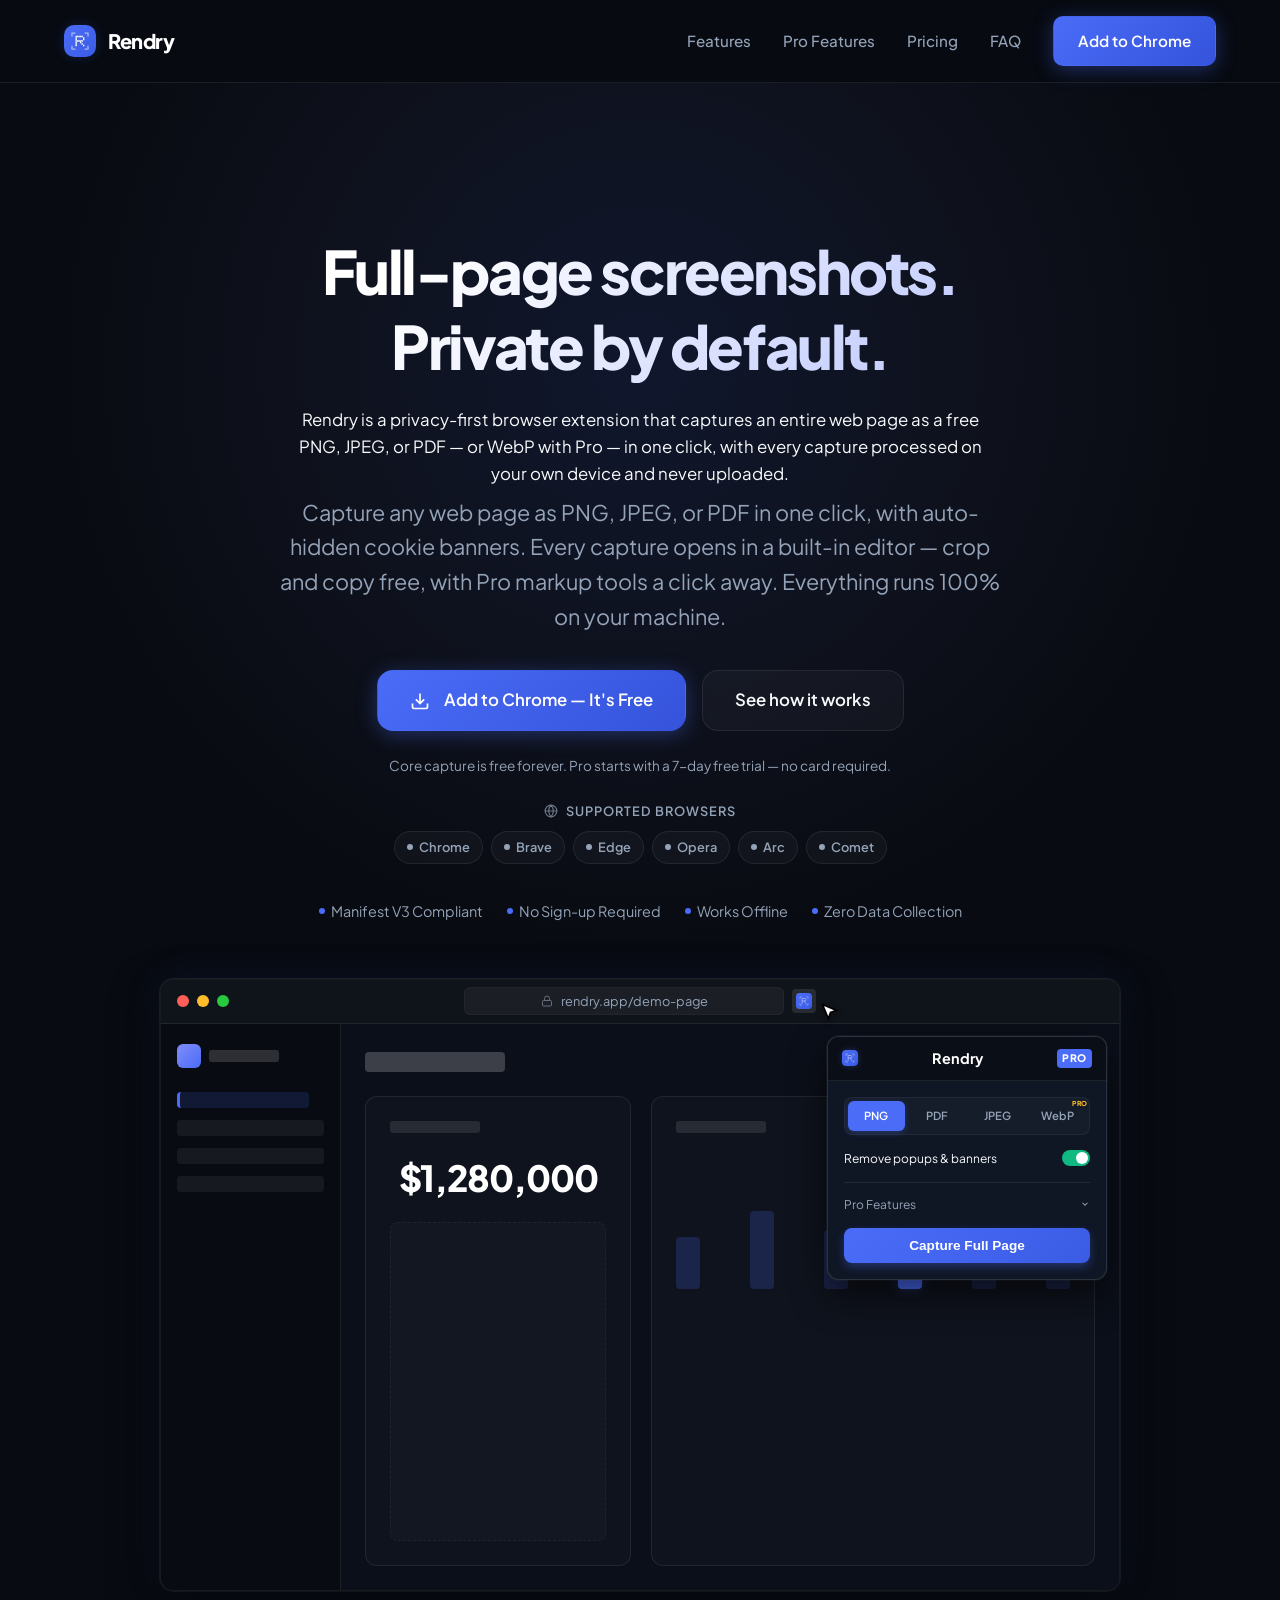
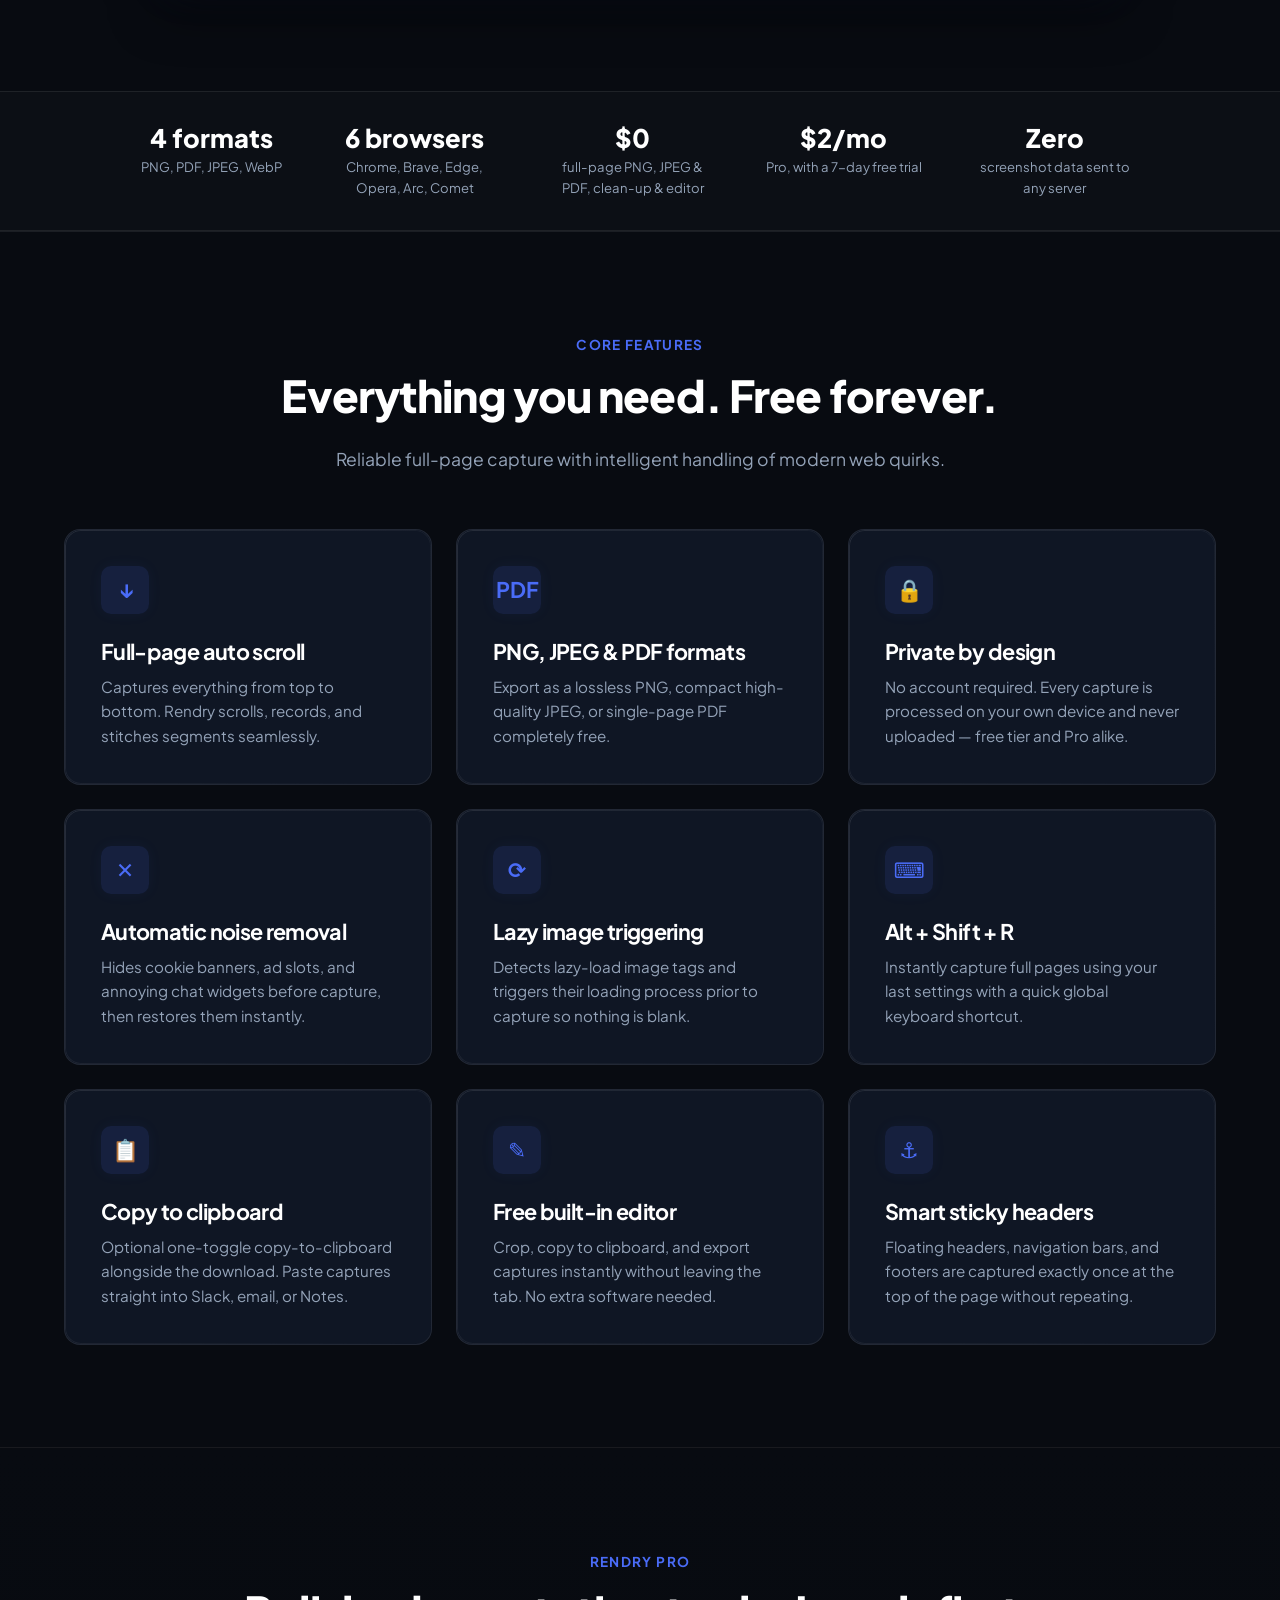
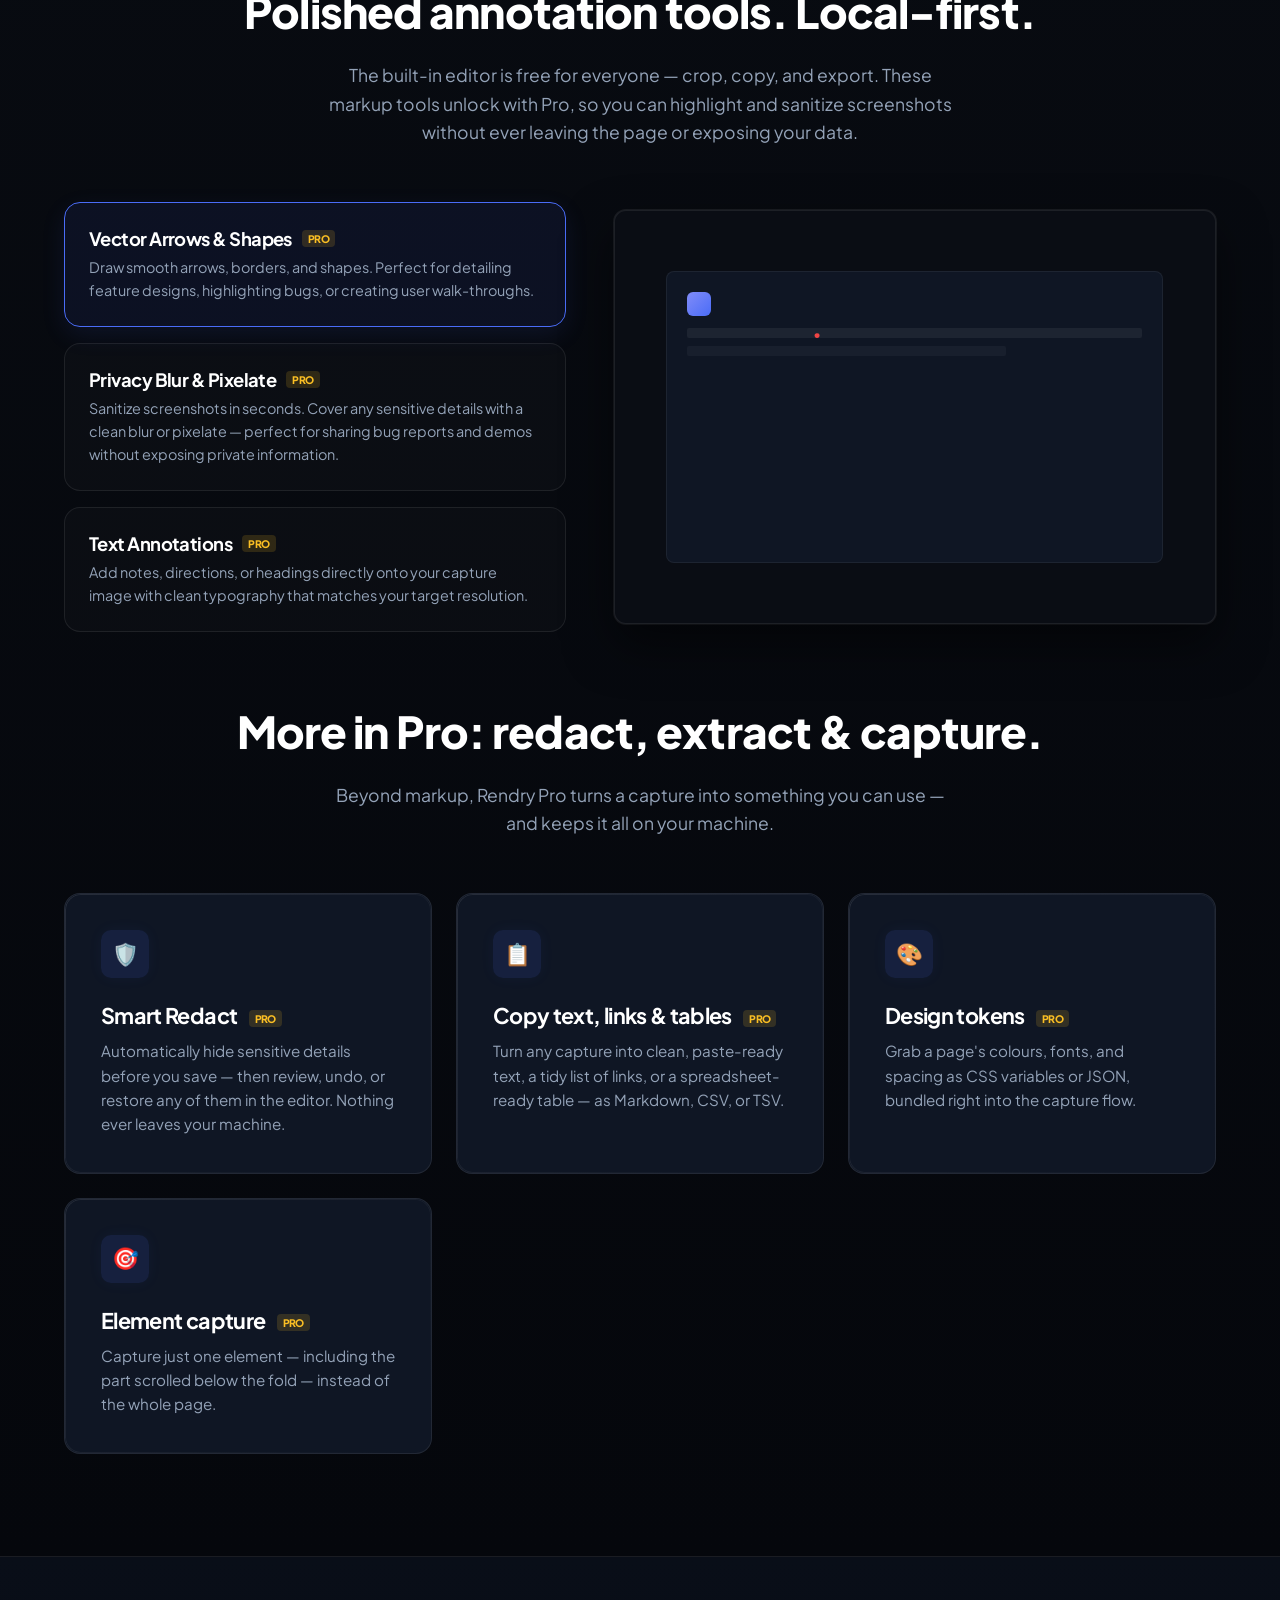
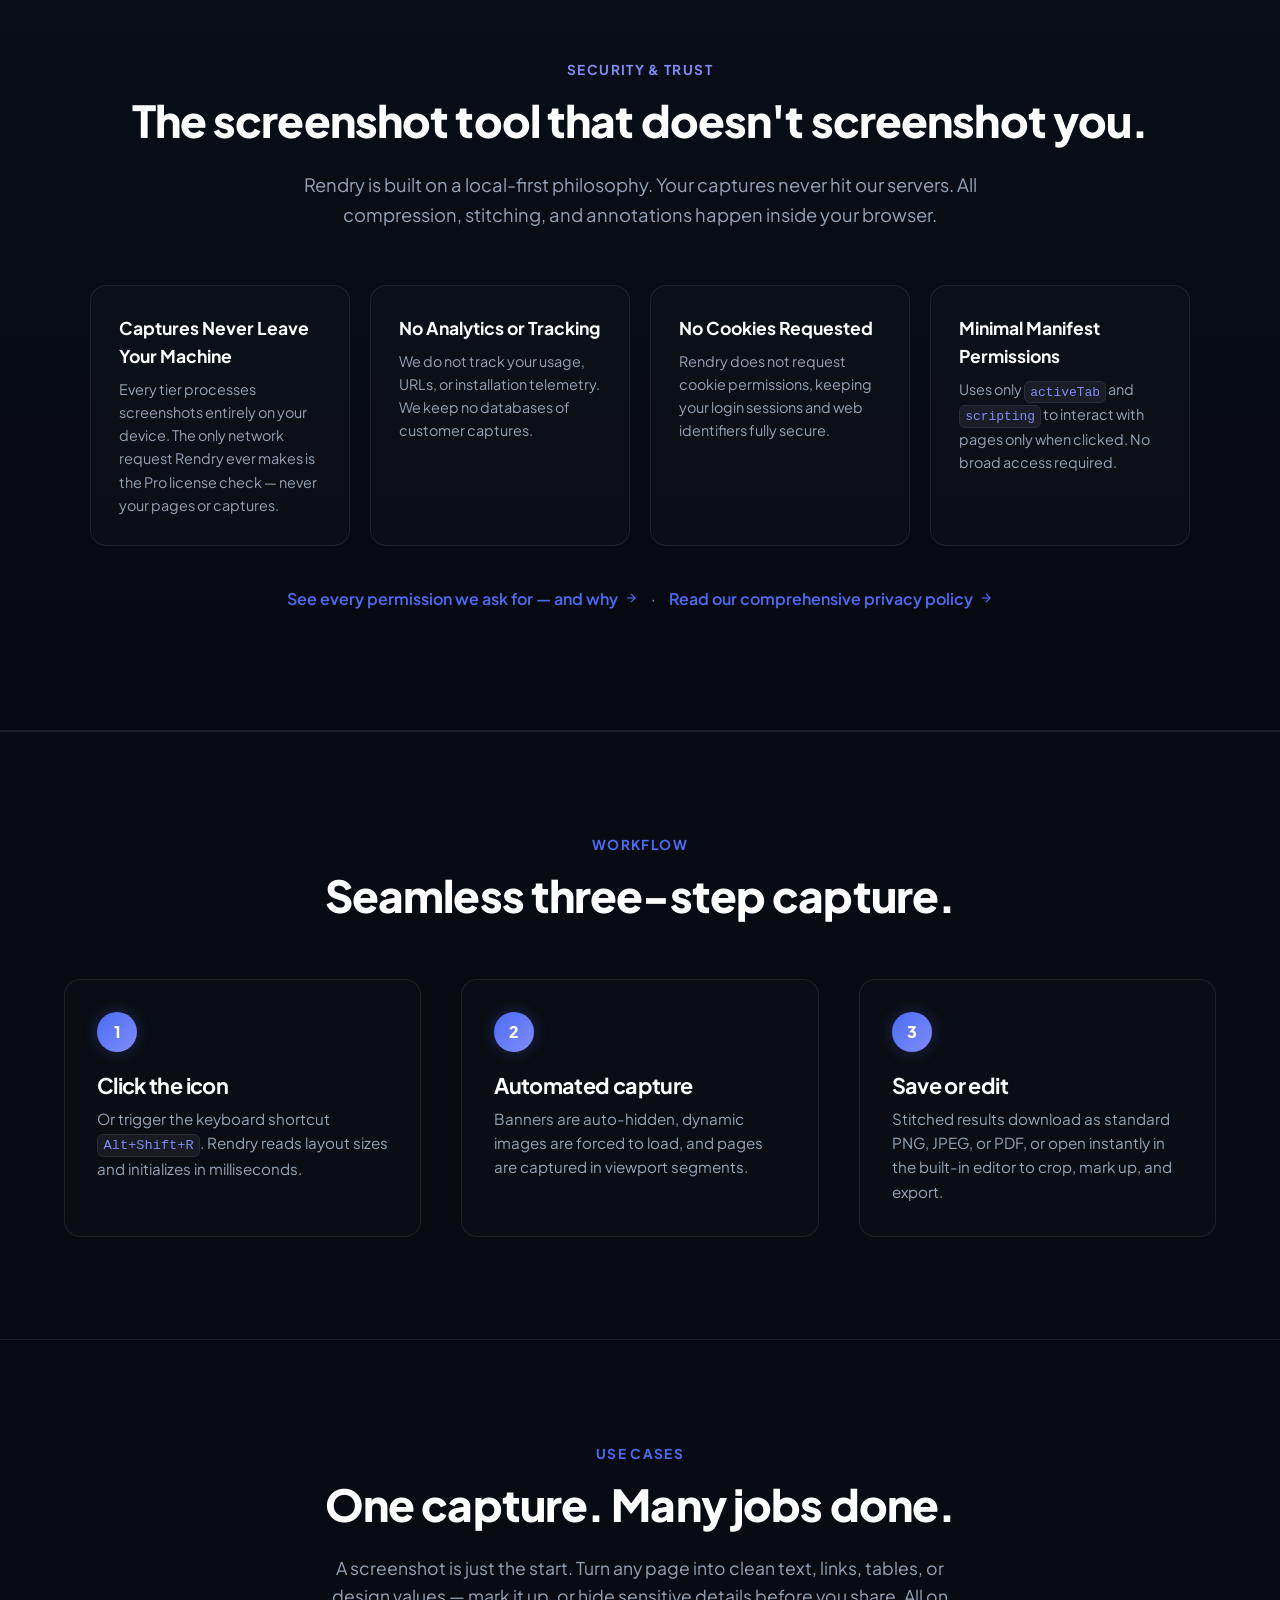
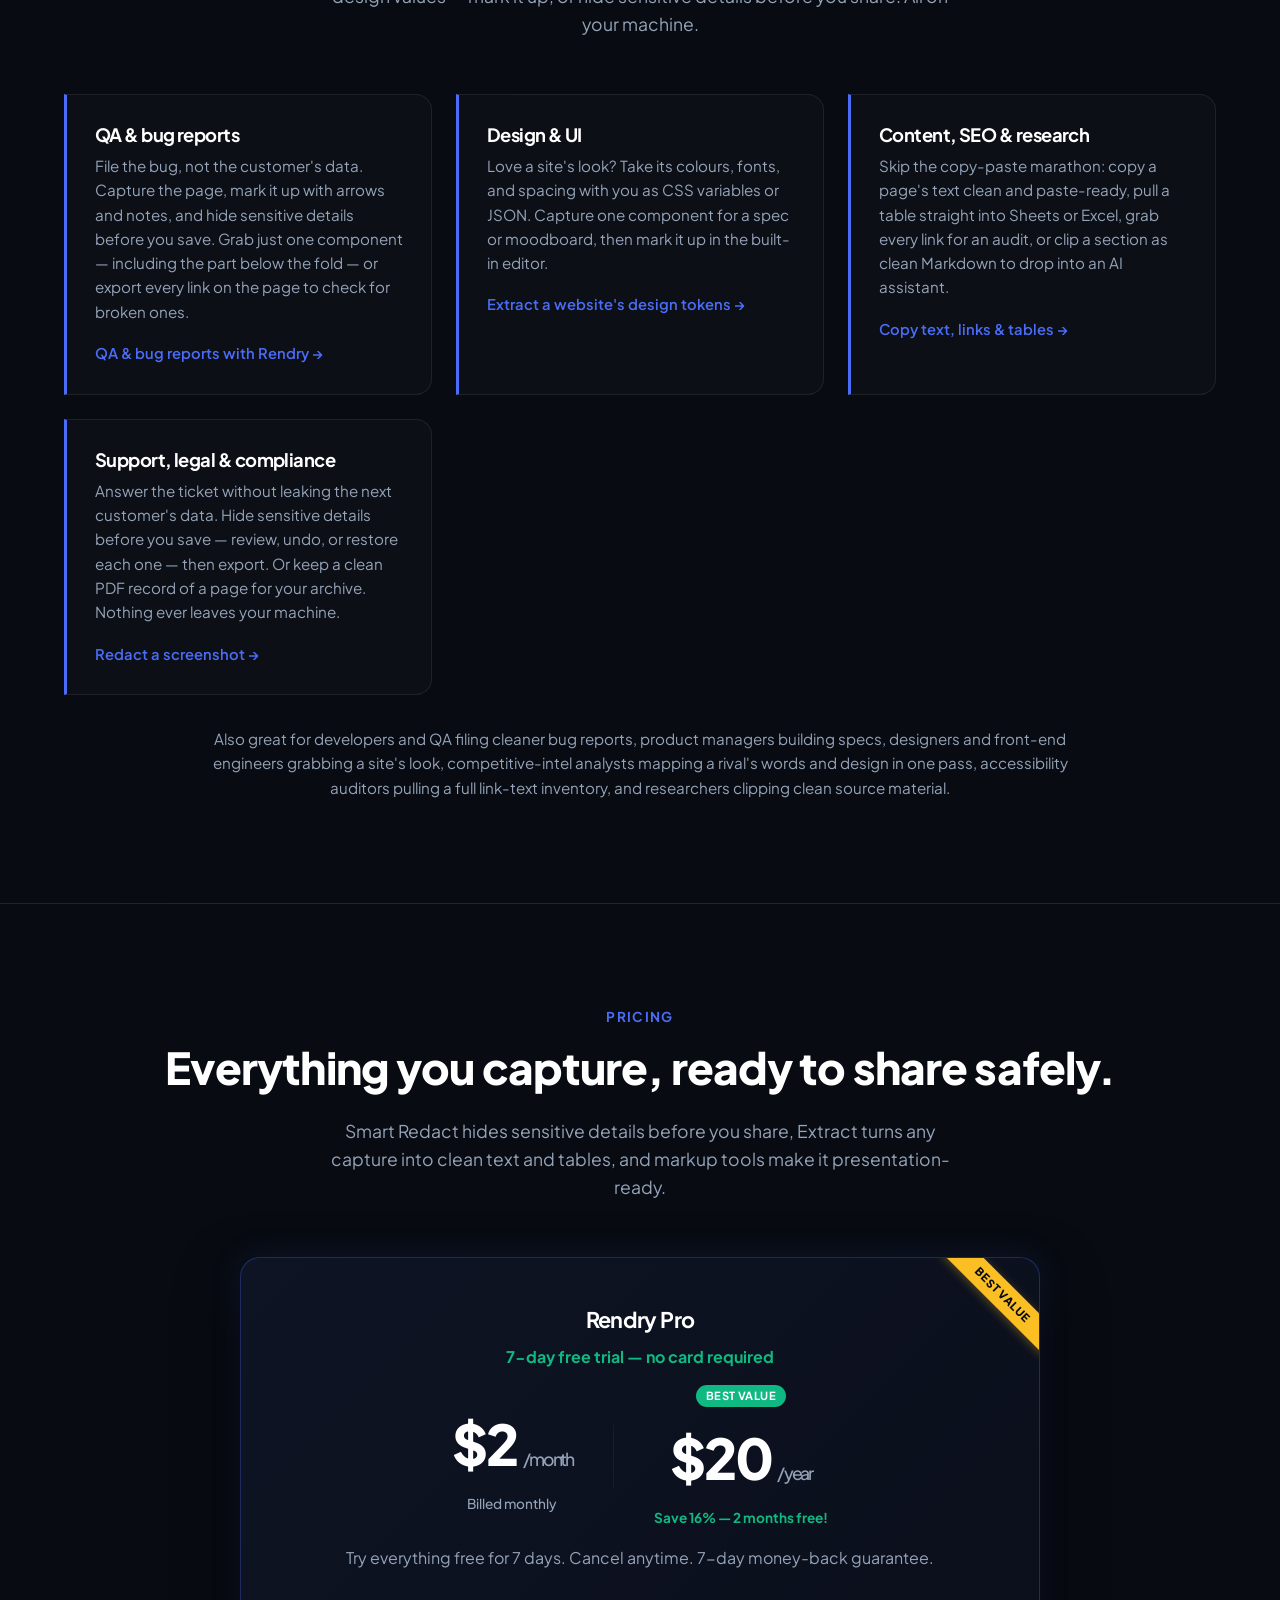
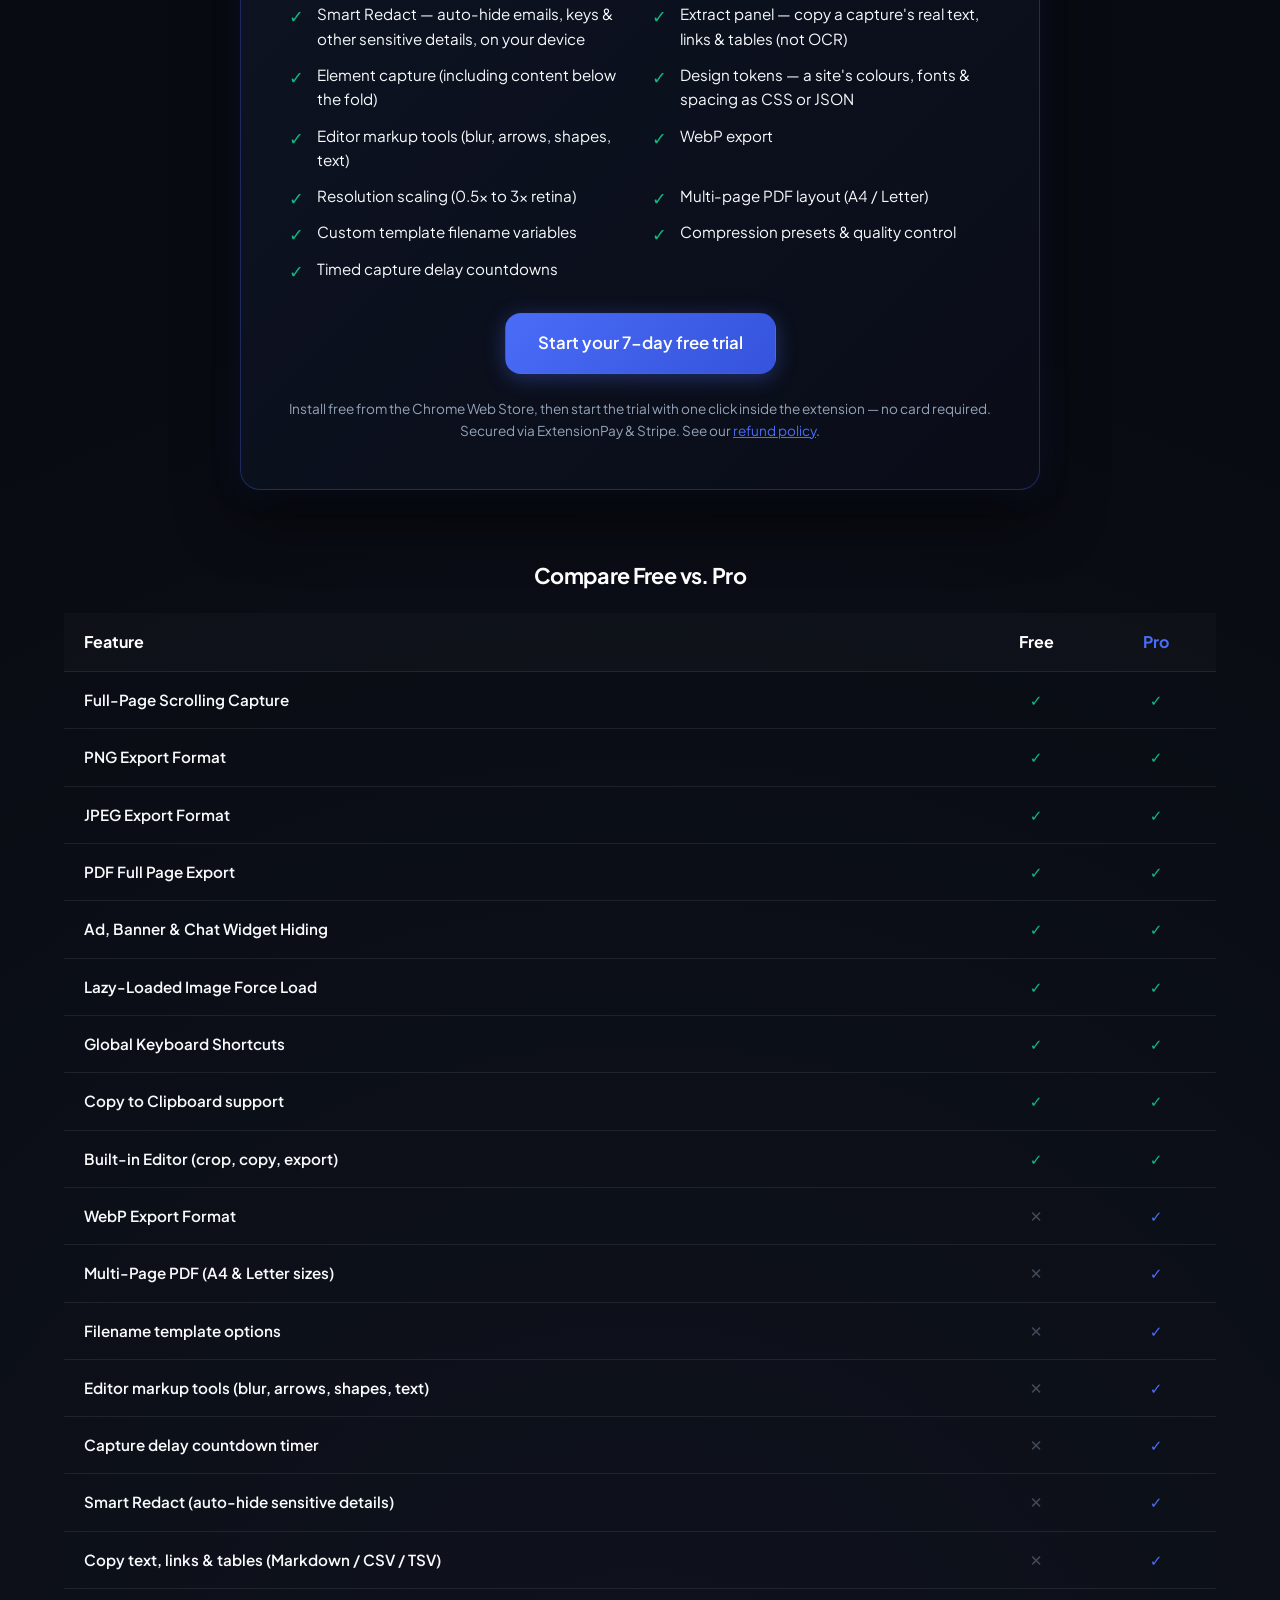
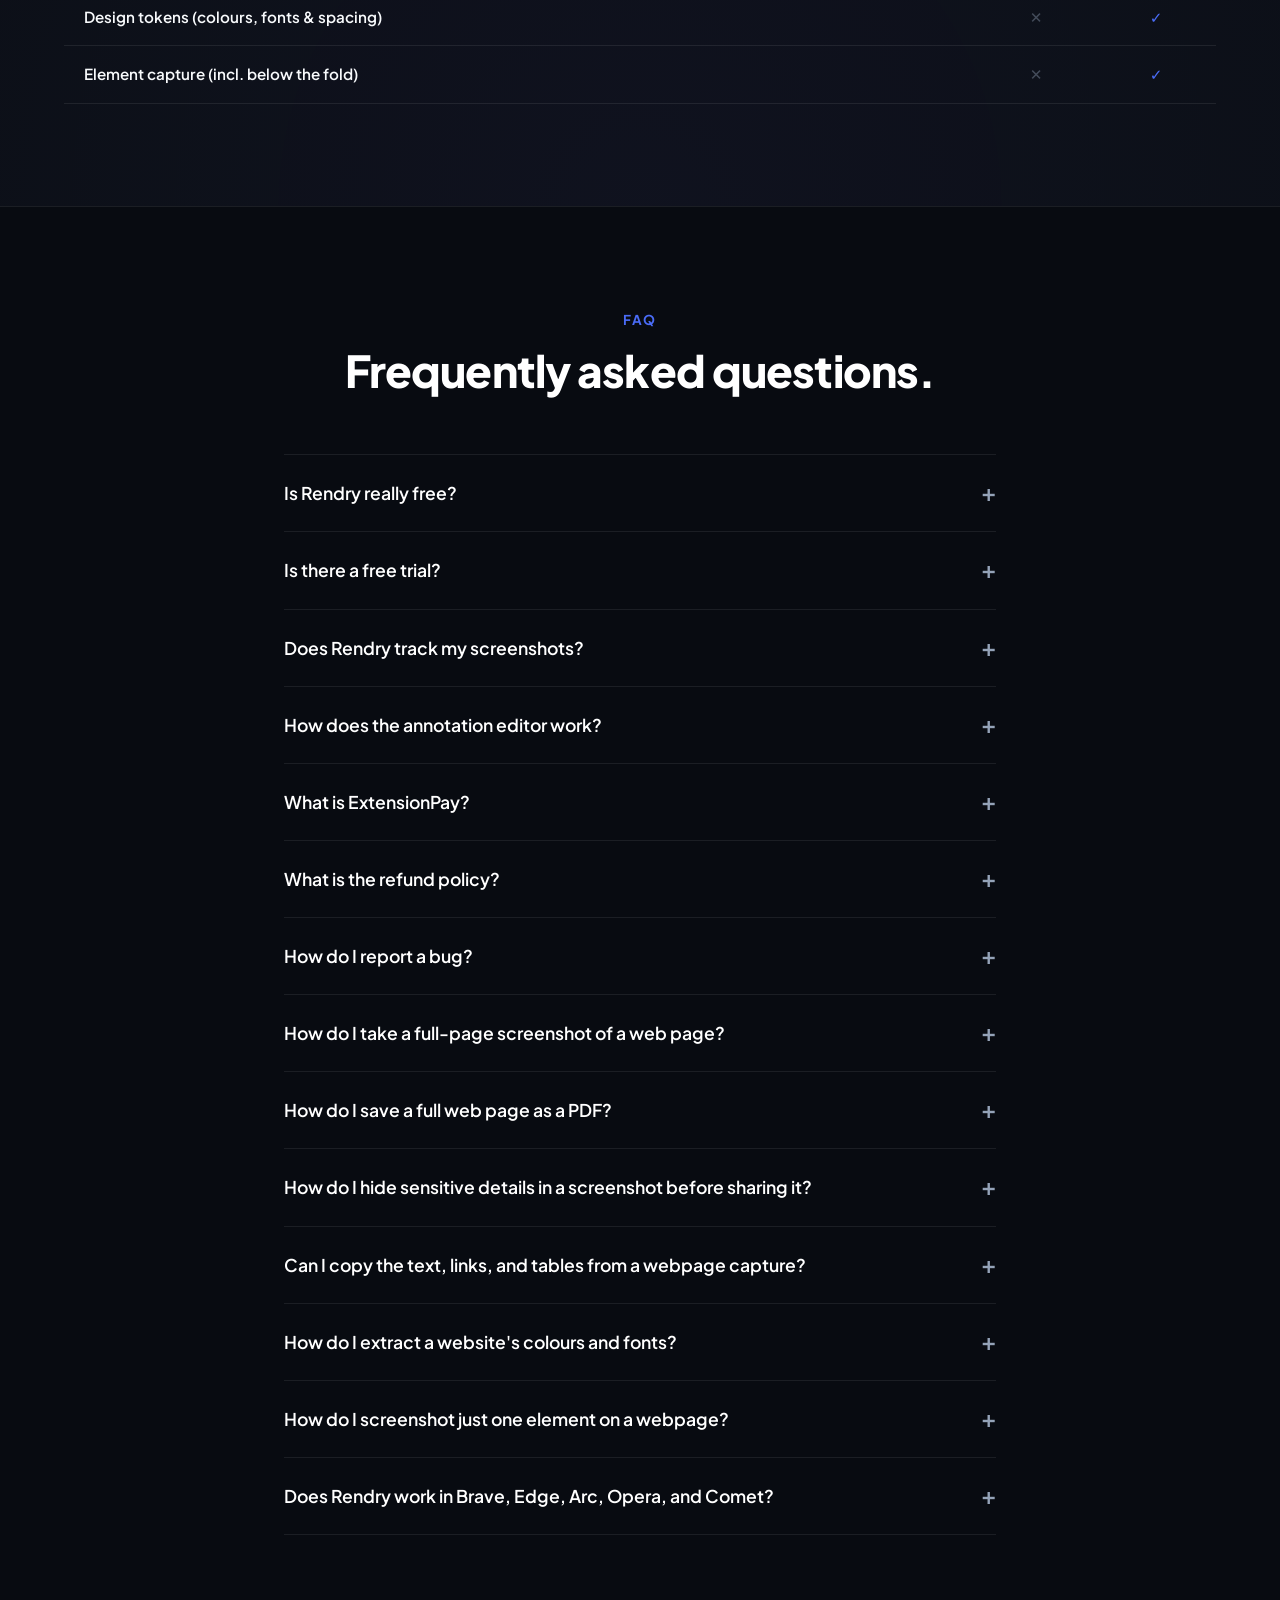
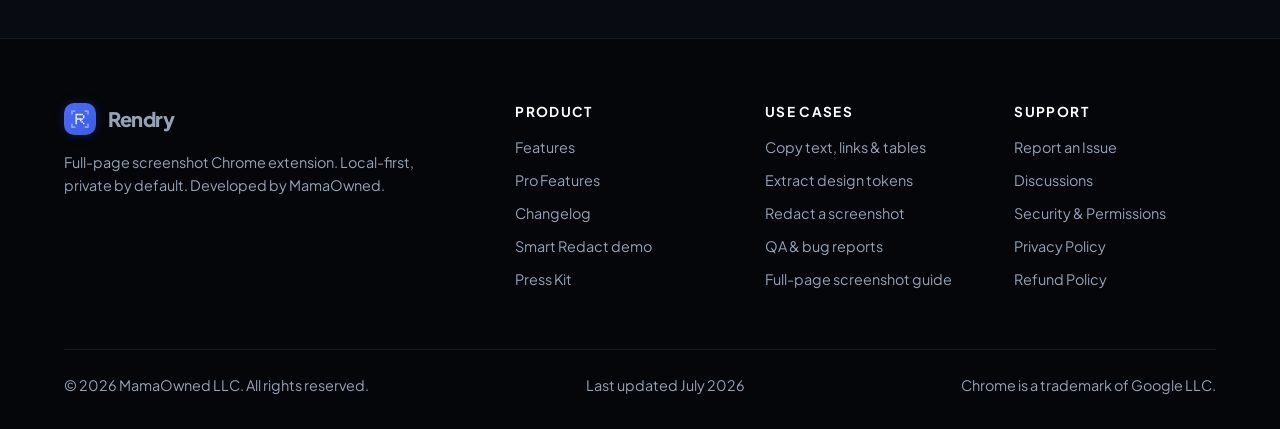
==== index.html @ 9f475420 "docs: announce free JPEG export" ====
<!DOCTYPE html>
<html lang="en">
<head>
<meta charset="utf-8">
<meta name="viewport" content="width=device-width, initial-scale=1">
<title>Rendry — Private Full-Page Screenshots (PNG, PDF, JPEG, WebP)</title>
<meta name="description" content="Capture any full web page in one click as PNG, JPEG, or PDF — free, no watermark, no signup. Pro adds WebP and advanced editing. Everything runs on your machine. Works in Chrome, Brave, Edge, Opera, Arc, and Comet.">
<meta name="theme-color" content="#4A6CF7">

<!-- Open Graph / social preview -->
<meta property="og:title" content="Rendry — Private Full-Page Screenshots (PNG, PDF, JPEG, WebP)">
<meta property="og:description" content="Free full-page screenshots as PNG, JPEG, or PDF — no watermark. Pro adds WebP, markup, redaction, and extraction. Everything runs on your machine.">
<meta property="og:type" content="website">
<meta property="og:url" content="https://rendry.app/">
<meta property="og:image" content="https://rendry.app/assets/og-image.jpg">
<meta name="twitter:card" content="summary_large_image">

<link rel="icon" type="image/png" sizes="32x32" href="assets/icons/icon-32.png">
<link rel="icon" type="image/png" sizes="128x128" href="assets/icons/icon-128.png">
<link rel="apple-touch-icon" href="assets/icons/icon-128.png">
<link rel="canonical" href="https://rendry.app/">
<link rel="stylesheet" href="styles.css">

<script type="application/ld+json">
{
  "@context": "https://schema.org",
  "@type": "SoftwareApplication",
  "name": "Rendry",
  "applicationCategory": "BrowserApplication",
  "operatingSystem": "Chrome, Brave, Edge, Opera, Arc, Comet",
  "softwareVersion": "1.4.2",
  "description": "Privacy-first full-page screenshot browser extension. Capture entire web pages as PNG, PDF, JPEG, or WebP. Smart Redact automatically hides sensitive details; copy clean text, links, and tables from a capture. Screenshots never leave your machine.",
  "url": "https://rendry.app/",
  "downloadUrl": "https://chromewebstore.google.com/detail/rendry/naobjfpheeabjhmmjhoabikmejgnfejn",
  "featureList": [
    "Full-page screenshot capture (PNG, PDF, JPEG, WebP)",
    "Automatic removal of cookie banners, chat widgets, ads, and popups",
    "Built-in editor: crop, copy, blur, arrows, shapes, text",
    "Smart Redact: automatically hide sensitive details before you save",
    "Copy clean text, links, and tables from a capture (Markdown, CSV, TSV)",
    "Design tokens: a page's colours, fonts, and spacing as CSS variables or JSON",
    "Element/region capture",
    "Multi-page PDF, resolution control, custom filenames, timed capture"
  ],
  "offers": {
    "@type": "AggregateOffer",
    "priceCurrency": "USD",
    "lowPrice": "0",
    "highPrice": "20",
    "offerCount": "3",
    "description": "Free tier included. Rendry Pro is $2/month or $20/year and starts with a 7-day free trial — no card required."
  },
  "datePublished": "2025-04-19",
  "dateModified": "2026-07-19",
  "creator": { "@id": "https://rendry.app/#organization" },
  "publisher": { "@id": "https://rendry.app/#organization" }
}
</script>
<script type="application/ld+json">
{
  "@context": "https://schema.org",
  "@type": "Organization",
  "@id": "https://rendry.app/#organization",
  "name": "MamaOwned LLC",
  "url": "https://rendry.app/",
  "brand": { "@type": "Brand", "name": "Rendry" },
  "sameAs": [
    "https://chromewebstore.google.com/detail/rendry/naobjfpheeabjhmmjhoabikmejgnfejn",
    "https://github.com/mamaownedus"
  ]
}
</script>
<script type="application/ld+json">
{
  "@context": "https://schema.org",
  "@type": "FAQPage",
  "mainEntity": [
    {
      "@type": "Question",
      "name": "Is Rendry really free?",
      "acceptedAnswer": { "@type": "Answer", "text": "Yes. The free tier captures full pages as PNG, JPEG, or PDF, handles lazy-loaded images, hides annoying cookie banners/chat widgets, warns about infinite scroll, and includes the built-in editor (crop, copy, and PNG/JPEG/PDF export) — all without any server dependencies. Pro adds Smart Redact (auto-hide sensitive details), the Extract panel (copy a page's text, links, tables, and design tokens), element capture, WebP export, resolution controls, compression presets, and the editor's markup tools (blur, arrows, shapes, text)." }
    },
    {
      "@type": "Question",
      "name": "Is there a free trial?",
      "acceptedAnswer": { "@type": "Answer", "text": "Yes. Rendry Pro starts with a 7-day free trial — full Pro access, no card required. Start it with one click from the extension popup or the editor. If Pro isn't for you, do nothing: the trial simply ends and the free tier keeps working forever." }
    },
    {
      "@type": "Question",
      "name": "Does Rendry track my screenshots?",
      "acceptedAnswer": { "@type": "Answer", "text": "No. We operate on a local-first philosophy. Your captures are kept strictly in browser memory and saved to your local downloads folder — on the free tier and Pro alike. No screenshot data is ever sent to our servers. The only network request Rendry ever makes is the license check (your email and subscription status) — never your pages or captures." }
    },
    {
      "@type": "Question",
      "name": "How does the annotation editor work?",
      "acceptedAnswer": { "@type": "Answer", "text": "\"Open in Editor\" is on by default for everyone (toggle it off in the popup for a one-click download). Right after capture, Rendry opens a new local tab with our editor. Crop, copy to clipboard, and PNG/JPEG/PDF export are free; the markup tools — blur, arrows, shapes, and text — are Pro. Everything runs locally; nothing is uploaded." }
    },
    {
      "@type": "Question",
      "name": "What is ExtensionPay?",
      "acceptedAnswer": { "@type": "Answer", "text": "ExtensionPay is a secure paywall service built specifically for browser extensions. It manages licenses through Stripe. This allows us to securely process your payments using your checkout email without running a custom database or requiring a password profile." }
    },
    {
      "@type": "Question",
      "name": "What is the refund policy?",
      "acceptedAnswer": { "@type": "Answer", "text": "We provide a 7-day money-back guarantee on your first charge of Pro. Simply email support@rendry.app from your checkout address and we will issue a full refund immediately. Cancellations stop renewals for the next period." }
    },
    {
      "@type": "Question",
      "name": "How do I report a bug?",
      "acceptedAnswer": { "@type": "Answer", "text": "Please open a bug ticket or discussion request in our public repository at github.com/mamaownedus/rendry-site/issues. We actively review all submissions." }
    },
    {
      "@type": "Question",
      "name": "How do I take a full-page screenshot of a web page?",
      "acceptedAnswer": { "@type": "Answer", "text": "Install Rendry, open the page, and click the Rendry icon — or press Alt+Shift+R. It captures the entire page top to bottom in one click, including lazy-loaded images, and saves it as a PNG, JPEG, or PDF. No scrolling, no stitching, no DevTools. It works the same across Chrome, Brave, Edge, Opera, Arc, and Comet." }
    },
    {
      "@type": "Question",
      "name": "How do I save a full web page as a PDF?",
      "acceptedAnswer": { "@type": "Answer", "text": "Choose PDF in the Rendry popup before you capture, then click the icon. Rendry saves the entire page as a single clean PDF — including content below the fold — for free. Pro adds multi-page A4/Letter layouts and custom filenames if you need them." }
    },
    {
      "@type": "Question",
      "name": "How do I hide sensitive details in a screenshot before sharing it?",
      "acceptedAnswer": { "@type": "Answer", "text": "Turn on Smart Redact (Pro) in the Rendry popup and it hides sensitive details before you save, then lets you review, undo, or restore each one in the editor — so a bug report or support reply never leaks private information. Everything stays on your machine." }
    },
    {
      "@type": "Question",
      "name": "Can I copy the text, links, and tables from a webpage capture?",
      "acceptedAnswer": { "@type": "Answer", "text": "Yes. Rendry Pro lets you copy clean, ready-to-paste text, a tidy list of links, or a spreadsheet-ready table from any capture via the editor's Extract panel — as Markdown, CSV, or TSV. It's handy for content audits, research, and pasting a page into an AI assistant." }
    },
    {
      "@type": "Question",
      "name": "How do I extract a website's colours and fonts?",
      "acceptedAnswer": { "@type": "Answer", "text": "With Rendry Pro, the Extract panel turns any page's colours, fonts, and spacing into reusable design tokens — exported as CSS variables or JSON. It's bundled into the capture flow and runs locally, so you can grab a site's look without a separate tool or any upload." }
    },
    {
      "@type": "Question",
      "name": "How do I screenshot just one element on a webpage?",
      "acceptedAnswer": { "@type": "Answer", "text": "Choose Capture element in the Rendry popup (Pro), then click the element you want. Rendry captures only that element — including the part scrolled below the fold — instead of the whole page. It's great for grabbing a single component for a spec, moodboard, or bug report." }
    },
    {
      "@type": "Question",
      "name": "Does Rendry work in Brave, Edge, Arc, Opera, and Comet?",
      "acceptedAnswer": { "@type": "Answer", "text": "Yes. Rendry works across Chromium browsers — Chrome, Brave, Edge, Opera, Arc, and Comet — so you get the same one-click full-page capture, clean-up, and editor everywhere, with the same local-first privacy." }
    }
  ]
}
</script>
</head>
<body>

<header class="site-header">
  <div class="container">
    <a class="brand" href="/">
      <img src="assets/logo.svg" alt="Rendry logo" width="32" height="32">
      Rendry
    </a>
    <nav class="nav">
      <a class="nav-link" href="#features">Features</a>
      <a class="nav-link" href="#pro-features">Pro Features</a>
      <a class="nav-link" href="#pricing">Pricing</a>
      <a class="nav-link" href="#faq">FAQ</a>
      <a class="btn btn-primary" id="header-cta" href="https://chromewebstore.google.com/detail/rendry/naobjfpheeabjhmmjhoabikmejgnfejn" target="_blank" rel="noopener">Add to Chrome</a>
    </nav>
  </div>
</header>

<main>

  <!-- ─── Hero ─────────────────────────────────────────────────── -->
  <section class="hero">
    <div class="container">
      <h1>Full-page screenshots.<br>Private by default.</h1>
      <p class="hero-definition">Rendry is a privacy-first browser extension that captures an entire web page as a free PNG, JPEG, or PDF — or WebP with Pro — in one click, with every capture processed on your own device and never uploaded.</p>
      <p class="subhead">
        Capture any web page as PNG, JPEG, or PDF in one click, with auto-hidden cookie banners. Every capture opens in a built-in editor — crop and copy free, with Pro markup tools a click away. Everything runs 100% on your machine.
      </p>
      
      <div class="cta-row">
        <a class="btn btn-primary btn-lg" id="hero-primary-cta" href="https://chromewebstore.google.com/detail/rendry/naobjfpheeabjhmmjhoabikmejgnfejn" target="_blank" rel="noopener">
          <svg width="20" height="20" viewBox="0 0 24 24" fill="none" stroke="currentColor" stroke-width="2" style="margin-right:4px;"><path d="M21 15v4a2 2 0 0 1-2 2H5a2 2 0 0 1-2-2v-4"/><polyline points="7 10 12 15 17 10"/><line x1="12" y1="15" x2="12" y2="3"/></svg>
          Add to Chrome — It's Free
        </a>
        <a class="btn btn-ghost btn-lg" id="hero-secondary-cta" href="#how">See how it works</a>
      </div>
      <p style="color:var(--text-muted);font-size:0.85rem;margin:10px 0 0;">Core capture is free forever. Pro starts with a 7-day free trial — no card required.</p>

      <div class="supported-browsers">
        <div class="browsers-label">
          <svg width="14" height="14" viewBox="0 0 24 24" fill="none" stroke="currentColor" stroke-width="2" stroke-linecap="round" stroke-linejoin="round" style="opacity: 0.7; margin-right: 2px;"><circle cx="12" cy="12" r="10"/><line x1="2" y1="12" x2="22" y2="12"/><path d="M12 2a15.3 15.3 0 0 1 4 10 15.3 15.3 0 0 1-4 10 15.3 15.3 0 0 1-4-10 15.3 15.3 0 0 1 4-10z"/></svg>
          Supported Browsers
        </div>
        <div class="browsers-list">
          <span class="browser-badge chrome">Chrome</span>
          <span class="browser-badge brave">Brave</span>
          <span class="browser-badge edge">Edge</span>
          <span class="browser-badge opera">Opera</span>
          <span class="browser-badge arc">Arc</span>
          <span class="browser-badge comet">Comet</span>
        </div>
      </div>
      
      <div class="trust-bar">
        <span>Manifest V3 Compliant</span>
        <span>No Sign-up Required</span>
        <span>Works Offline</span>
        <span>Zero Data Collection</span>
      </div>

      <!-- Simulated Browser Interactive Mockup -->
      <div class="hero-mockup-container state-start" id="hero-mockup">
        <div class="browser-window">
          <!-- Browser Header -->
          <div class="browser-navbar">
            <div class="browser-controls">
              <span class="control-dot dot-close"></span>
              <span class="control-dot dot-minimize"></span>
              <span class="control-dot dot-expand"></span>
            </div>
            <div class="browser-address-bar">
              <svg width="12" height="12" viewBox="0 0 24 24" fill="none" stroke="currentColor" stroke-width="2" aria-hidden="true"><rect x="3" y="11" width="18" height="11" rx="2" ry="2"/><path d="M7 11V7a5 5 0 0110 0v4"/></svg>
              <span>rendry.app/demo-page</span>
            </div>
            <div class="browser-actions">
              <button class="browser-ext-btn" id="browser-ext-rendry" type="button" aria-label="Open Rendry extension">
                <img src="assets/logo.svg" alt="" width="16" height="16">
              </button>
            </div>
          </div>
          
          <!-- Browser Webpage Viewport -->
          <div class="browser-content">
            <!-- Simulated SaaS Page (Dashboard) -->
            <div class="dashboard-page">
              <aside class="db-sidebar">
                <div class="db-logo">
                  <div class="db-logo-icon"></div>
                  <div class="db-logo-text"></div>
                </div>
                <div class="db-menu">
                  <div class="db-menu-item active"></div>
                  <div class="db-menu-item"></div>
                  <div class="db-menu-item"></div>
                  <div class="db-menu-item"></div>
                </div>
              </aside>
              <main class="db-main">
                <header class="db-header">
                  <div class="db-title-bar"></div>
                  <div class="db-profile"></div>
                </header>
                <div class="db-grid">
                  <div class="db-card stat-card">
                    <div class="db-card-header"></div>
                    <div class="db-card-value blur-target">$1,280,000</div>
                    <div class="db-card-chart"></div>
                  </div>
                  <div class="db-card chart-card">
                    <div class="db-card-header"></div>
                    <div class="db-chart-container">
                      <div class="db-chart-bar" style="--height: 40%"></div>
                      <div class="db-chart-bar" style="--height: 60%"></div>
                      <div class="db-chart-bar" style="--height: 45%"></div>
                      <div class="db-chart-bar arrow-target" style="--height: 80%"></div>
                      <div class="db-chart-bar" style="--height: 50%"></div>
                      <div class="db-chart-bar" style="--height: 75%"></div>
                    </div>
                  </div>
                </div>
              </main>
            </div>
            
            <!-- Simulated Extension Popup Overlay -->
            <div class="sim-popup" id="sim-popup">
              <div class="sim-popup-header">
                <img src="assets/logo.svg" alt="" class="sim-popup-logo" width="16" height="16">
                <span class="sim-popup-title">Rendry</span>
                <span class="sim-popup-badge">PRO</span>
              </div>
              <div class="sim-popup-body">
                <div class="sim-format-selector">
                  <span class="sim-format active">PNG</span>
                  <span class="sim-format">PDF</span>
                  <span class="sim-format">JPEG</span>
                  <span class="sim-format">WebP<span class="sim-pro-tag">PRO</span></span>
                </div>
                <div class="sim-toggle-row">
                  <span>Remove popups &amp; banners</span>
                  <span class="sim-switch active"></span>
                </div>
                <div class="sim-pro-header">
                  <span>Pro Features</span>
                  <svg width="10" height="10" viewBox="0 0 24 24" fill="none" stroke="currentColor" stroke-width="2.5"><path d="M6 9l6 6 6-6"/></svg>
                </div>
                <button class="sim-capture-btn" id="sim-capture-btn" type="button">Capture Full Page</button>
              </div>
            </div>
            
            <!-- Simulated Editor Overlay -->
            <div class="sim-editor" id="sim-editor">
              <div class="sim-editor-toolbar">
                <div class="sim-editor-tools">
                  <button class="sim-tool-btn" id="sim-tool-select" type="button"><svg width="14" height="14" viewBox="0 0 24 24" fill="none" stroke="currentColor" stroke-width="2"><path d="M18 11V6a2 2 0 0 0-4 0v5"/><path d="M14 10V4a2 2 0 0 0-4 0v6"/><path d="M10 10.5V6a2 2 0 0 0-4 0v8"/><path d="M18 8a2 2 0 1 1 4 0v6a8 8 0 0 1-8 8h-2c-2.8 0-4.5-.86-5.99-2.34l-3.6-3.6a2 2 0 0 1 2.83-2.82L7 15"/></svg></button>
                  <button class="sim-tool-btn" id="sim-tool-crop" type="button"><svg width="14" height="14" viewBox="0 0 24 24" fill="none" stroke="currentColor" stroke-width="2"><path d="M6 2v14a2 2 0 002 2h14"/><path d="M18 22V8a2 2 0 00-2-2H2"/></svg></button>
                  <button class="sim-tool-btn" id="sim-tool-blur" type="button"><svg width="14" height="14" viewBox="0 0 24 24" fill="none" stroke="currentColor" stroke-width="2"><rect x="3" y="3" width="18" height="18" rx="2" opacity="0.4"/><rect x="7" y="7" width="10" height="10" rx="1"/></svg></button>
                  <span class="sim-divider"></span>
                  <button class="sim-tool-btn" id="sim-tool-arrow" type="button"><svg width="14" height="14" viewBox="0 0 24 24" fill="none" stroke="currentColor" stroke-width="2"><line x1="5" y1="19" x2="19" y2="5"/><polyline points="12 5 19 5 19 12"/></svg></button>
                  <button class="sim-tool-btn" id="sim-tool-shape" type="button"><svg width="14" height="14" viewBox="0 0 24 24" fill="none" stroke="currentColor" stroke-width="2"><rect x="3" y="3" width="18" height="18" rx="2"/></svg></button>
                  <button class="sim-tool-btn" id="sim-tool-text" type="button"><svg width="14" height="14" viewBox="0 0 24 24" fill="none" stroke="currentColor" stroke-width="2"><polyline points="4 7 4 4 20 4 20 7"/><line x1="12" y1="4" x2="12" y2="20"/><line x1="8" y1="20" x2="16" y2="20"/></svg></button>
                </div>
                <div class="sim-editor-actions">
                  <span>100%</span>
                  <span class="sim-divider"></span>
                  <span class="sim-format-label">PNG</span>
                  <button class="sim-export-btn" type="button">Copy</button>
                </div>
              </div>
              
              <div class="sim-editor-content">
                <div class="sim-capture-image">
                  <!-- Screenshot frame contents -->
                  <div class="dashboard-page captured">
                    <aside class="db-sidebar">
                      <div class="db-logo"><div class="db-logo-icon"></div><div class="db-logo-text"></div></div>
                      <div class="db-menu">
                        <div class="db-menu-item active"></div>
                        <div class="db-menu-item"></div>
                        <div class="db-menu-item"></div>
                        <div class="db-menu-item"></div>
                      </div>
                    </aside>
                    <main class="db-main">
                      <header class="db-header">
                        <div class="db-title-bar"></div>
                        <div class="db-profile"></div>
                      </header>
                      <div class="db-grid">
                        <div class="db-card stat-card">
                          <div class="db-card-header"></div>
                          <div class="db-card-value blur-target">$1,280,000</div>
                          <div class="db-card-chart"></div>
                        </div>
                        <div class="db-card chart-card">
                          <div class="db-card-header"></div>
                          <div class="db-chart-container">
                            <div class="db-chart-bar" style="--height: 40%"></div>
                            <div class="db-chart-bar" style="--height: 60%"></div>
                            <div class="db-chart-bar" style="--height: 45%"></div>
                            <div class="db-chart-bar arrow-target" style="--height: 80%"></div>
                            <div class="db-chart-bar" style="--height: 50%"></div>
                            <div class="db-chart-bar" style="--height: 75%"></div>
                          </div>
                        </div>
                      </div>
                    </main>
                  </div>
                  
                  <!-- Canvas Editor Drawing Layers Mockups -->
                  <div class="annotation-blur" id="annotation-blur"></div>
                  
                  <svg class="annotation-rect-svg" id="annotation-rect-svg" viewBox="0 0 600 400" aria-hidden="true">
                    <rect x="158" y="193" width="154" height="158" rx="6" stroke="#ef4444" stroke-width="3" fill="none" id="annotation-rect" />
                  </svg>
                  
                  <div class="annotation-text" id="annotation-text">Fix this chart!</div>
                </div>
              </div>
            </div>
            
            <!-- Scanning Laser Line -->
            <div class="sim-scan-line" id="sim-scan-line"></div>
            
            <!-- Toast Feedback -->
            <div class="sim-toast" id="sim-toast">
              <svg width="14" height="14" viewBox="0 0 24 24" fill="none" stroke="currentColor" stroke-width="3" aria-hidden="true"><polyline points="20 6 9 17 4 12"/></svg>
              <span>Copied to clipboard!</span>
            </div>
          </div>
          
          <!-- Floating Gliding Cursor Pointer -->
          <div class="sim-cursor" id="sim-cursor">
            <svg width="20" height="20" viewBox="0 0 24 24" fill="white" stroke="#000" stroke-width="2" aria-hidden="true"><path d="M3 3l7.07 16.97 2.51-7.39 7.39-2.51L3 3z"/></svg>
          </div>
        </div>
      </div>

    </div>
  </section>

  <!-- ─── Quick stats ──────────────────────────────────────────── -->
  <section class="stat-band">
    <div class="container">
      <ul class="stat-row">
        <li><strong>4 formats</strong><span>PNG, PDF, JPEG, WebP</span></li>
        <li><strong>6 browsers</strong><span>Chrome, Brave, Edge, Opera, Arc, Comet</span></li>
        <li><strong>$0</strong><span>full-page PNG, JPEG &amp; PDF, clean-up &amp; editor</span></li>
        <li><strong>$2/mo</strong><span>Pro, with a 7-day free trial</span></li>
        <li><strong>Zero</strong><span>screenshot data sent to any server</span></li>
      </ul>
    </div>
  </section>

  <!-- ─── Features Grid ─────────────────────────────────────────── -->
  <section id="features">
    <div class="container">
      <div class="section-head">
        <div class="eyebrow">Core Features</div>
        <h2>Everything you need. Free forever.</h2>
        <p>Reliable full-page capture with intelligent handling of modern web quirks.</p>
      </div>
      
      <div class="grid">
        <div class="card">
          <div class="ico">↓</div>
          <h3>Full-page auto scroll</h3>
          <p>Captures everything from top to bottom. Rendry scrolls, records, and stitches segments seamlessly.</p>
        </div>
        <div class="card">
          <div class="ico">PDF</div>
          <h3>PNG, JPEG &amp; PDF formats</h3>
          <p>Export as a lossless PNG, compact high-quality JPEG, or single-page PDF completely free.</p>
        </div>
        <div class="card">
          <div class="ico">🔒</div>
          <h3>Private by design</h3>
          <p>No account required. Every capture is processed on your own device and never uploaded — free tier and Pro alike.</p>
        </div>
        <div class="card">
          <div class="ico">✕</div>
          <h3>Automatic noise removal</h3>
          <p>Hides cookie banners, ad slots, and annoying chat widgets before capture, then restores them instantly.</p>
        </div>
        <div class="card">
          <div class="ico">⟳</div>
          <h3>Lazy image triggering</h3>
          <p>Detects lazy-load image tags and triggers their loading process prior to capture so nothing is blank.</p>
        </div>
        <div class="card">
          <div class="ico">⌨</div>
          <h3>Alt + Shift + R</h3>
          <p>Instantly capture full pages using your last settings with a quick global keyboard shortcut.</p>
        </div>
        <div class="card">
          <div class="ico">📋</div>
          <h3>Copy to clipboard</h3>
          <p>Optional one-toggle copy-to-clipboard alongside the download. Paste captures straight into Slack, email, or Notes.</p>
        </div>
        <div class="card">
          <div class="ico">✎</div>
          <h3>Free built-in editor</h3>
          <p>Crop, copy to clipboard, and export captures instantly without leaving the tab. No extra software needed.</p>
        </div>
        <div class="card">
          <div class="ico">⚓</div>
          <h3>Smart sticky headers</h3>
          <p>Floating headers, navigation bars, and footers are captured exactly once at the top of the page without repeating.</p>
        </div>
      </div>
    </div>
  </section>

  <!-- ─── PRO Annotation Features Highlight ─────────────────────── -->
  <section class="pro-features-highlight" id="pro-features">
    <div class="container">
      <div class="section-head">
        <div class="eyebrow">Rendry Pro</div>
        <h2>Polished annotation tools. Local-first.</h2>
        <p>The built-in editor is free for everyone — crop, copy, and export. These markup tools unlock with Pro, so you can highlight and sanitize screenshots without ever leaving the page or exposing your data.</p>
      </div>
      
      <div class="pro-features-layout">
        <div class="pro-features-text">
          <div class="pro-feature-item active" data-demo="arrow" id="tab-arrow">
            <h3><span>Vector Arrows &amp; Shapes</span><span class="badge">PRO</span></h3>
            <p>Draw smooth arrows, borders, and shapes. Perfect for detailing feature designs, highlighting bugs, or creating user walk-throughs.</p>
          </div>
          <div class="pro-feature-item" data-demo="blur" id="tab-blur">
            <h3><span>Privacy Blur &amp; Pixelate</span><span class="badge">PRO</span></h3>
            <p>Sanitize screenshots in seconds. Cover any sensitive details with a clean blur or pixelate — perfect for sharing bug reports and demos without exposing private information.</p>
          </div>
          <div class="pro-feature-item" data-demo="text" id="tab-text">
            <h3><span>Text Annotations</span><span class="badge">PRO</span></h3>
            <p>Add notes, directions, or headings directly onto your capture image with clean typography that matches your target resolution.</p>
          </div>
        </div>
        
        <div class="pro-features-demo-window">
          <div class="demo-canvas-viewport">
            <div class="demo-image-card">
              <!-- Basic simulated dashboard layout -->
              <div class="db-logo" style="margin-bottom:12px;"><div class="db-logo-icon"></div></div>
              <div style="width:100%;height:10px;background:rgba(255,255,255,0.06);border-radius:2px;margin-bottom:8px;"></div>
              <div style="width:70%;height:10px;background:rgba(255,255,255,0.04);border-radius:2px;margin-bottom:20px;"></div>
              <div style="flex-grow:1;display:flex;align-items:center;justify-content:center;">
                
                <!-- Arrow demo visualization -->
                <div class="demo-visual-block active" id="demo-visual-arrow">
                  <svg class="arrow-demo-svg" viewBox="0 0 400 250" aria-hidden="true">
                    <rect x="110" y="55" width="180" height="140" rx="6" stroke="#ef4444" stroke-width="4" fill="none" class="rect-glow-line" />
                  </svg>
                </div>
                
                <!-- Blur demo visualization -->
                <div class="demo-visual-block" id="demo-visual-blur">
                  <div class="blur-demo-overlay">
                    <div class="blur-box-simulation"><span class="blur-text">api_key_8x10f...</span></div>
                    <span class="blur-label">Hidden before you share</span>
                  </div>
                </div>
                
                <!-- Text demo visualization -->
                <div class="demo-visual-block" id="demo-visual-text">
                  <div class="text-demo-overlay">Change this typography!</div>
                </div>
                
              </div>
            </div>
          </div>
        </div>
      </div>

      <div class="section-head" style="margin-top:72px;">
        <h2>More in Pro: redact, extract &amp; capture.</h2>
        <p>Beyond markup, Rendry Pro turns a capture into something you can use — and keeps it all on your machine.</p>
      </div>
      <div class="grid">
        <div class="card">
          <div class="ico">🛡️</div>
          <h3>Smart Redact <span class="badge">PRO</span></h3>
          <p>Automatically hide sensitive details before you save — then review, undo, or restore any of them in the editor. Nothing ever leaves your machine.</p>
        </div>
        <div class="card">
          <div class="ico">📋</div>
          <h3>Copy text, links &amp; tables <span class="badge">PRO</span></h3>
          <p>Turn any capture into clean, paste-ready text, a tidy list of links, or a spreadsheet-ready table — as Markdown, CSV, or TSV.</p>
        </div>
        <div class="card">
          <div class="ico">🎨</div>
          <h3>Design tokens <span class="badge">PRO</span></h3>
          <p>Grab a page's colours, fonts, and spacing as CSS variables or JSON, bundled right into the capture flow.</p>
        </div>
        <div class="card">
          <div class="ico">🎯</div>
          <h3>Element capture <span class="badge">PRO</span></h3>
          <p>Capture just one element — including the part scrolled below the fold — instead of the whole page.</p>
        </div>
      </div>
    </div>
  </section>

  <!-- ─── Privacy Band ─────────────────────────────────────────── -->
  <section class="band-privacy" id="privacy">
    <div class="container">
      <div class="section-head">
        <div class="eyebrow" style="color:#818cf8;">Security &amp; Trust</div>
        <h2>The screenshot tool that doesn't screenshot you.</h2>
        <p class="lead">
          Rendry is built on a local-first philosophy. Your captures never hit our servers. All compression, stitching, and annotations happen inside your browser.
        </p>
      </div>
      
      <div class="promise-grid">
        <div class="promise">
          <strong>Captures Never Leave Your Machine</strong>
          <p>Every tier processes screenshots entirely on your device. The only network request Rendry ever makes is the Pro license check — never your pages or captures.</p>
        </div>
        <div class="promise">
          <strong>No Analytics or Tracking</strong>
          <p>We do not track your usage, URLs, or installation telemetry. We keep no databases of customer captures.</p>
        </div>
        <div class="promise">
          <strong>No Cookies Requested</strong>
          <p>Rendry does not request cookie permissions, keeping your login sessions and web identifiers fully secure.</p>
        </div>
        <div class="promise">
          <strong>Minimal Manifest Permissions</strong>
          <p>Uses only <code>activeTab</code> and <code>scripting</code> to interact with pages only when clicked. No broad access required.</p>
        </div>
      </div>
      
      <p style="text-align:center;margin-top:40px;">
        <a href="/security" style="font-weight:600;display:inline-flex;align-items:center;gap:6px;">
          See every permission we ask for — and why
          <svg width="14" height="14" viewBox="0 0 24 24" fill="none" stroke="currentColor" stroke-width="2" aria-hidden="true"><line x1="5" y1="12" x2="19" y2="12"/><polyline points="12 5 19 12 12 19"/></svg>
        </a>
        <span style="margin:0 10px;color:var(--text-muted);">·</span>
        <a href="/privacy" style="font-weight:600;display:inline-flex;align-items:center;gap:6px;">
          Read our comprehensive privacy policy
          <svg width="14" height="14" viewBox="0 0 24 24" fill="none" stroke="currentColor" stroke-width="2" aria-hidden="true"><line x1="5" y1="12" x2="19" y2="12"/><polyline points="12 5 19 12 12 19"/></svg>
        </a>
      </p>
    </div>
  </section>

  <!-- ─── How it works ─────────────────────────────────────────── -->
  <section id="how">
    <div class="container">
      <div class="section-head">
        <div class="eyebrow">Workflow</div>
        <h2>Seamless three-step capture.</h2>
      </div>
      
      <div class="steps">
        <div class="step">
          <h3>Click the icon</h3>
          <p>Or trigger the keyboard shortcut <code>Alt+Shift+R</code>. Rendry reads layout sizes and initializes in milliseconds.</p>
        </div>
        <div class="step">
          <h3>Automated capture</h3>
          <p>Banners are auto-hidden, dynamic images are forced to load, and pages are captured in viewport segments.</p>
        </div>
        <div class="step">
          <h3>Save or edit</h3>
          <p>Stitched results download as standard PNG, JPEG, or PDF, or open instantly in the built-in editor to crop, mark up, and export.</p>
        </div>
      </div>
    </div>
  </section>

  <!-- ─── Use Cases ────────────────────────────────────────────── -->
  <section id="use-cases">
    <div class="container">
      <div class="section-head">
        <div class="eyebrow">Use Cases</div>
        <h2>One capture. Many jobs done.</h2>
        <p>A screenshot is just the start. Turn any page into clean text, links, tables, or design values — mark it up, or hide sensitive details before you share. All on your machine.</p>
      </div>

      <div class="use-case-grid">
        <article class="use-case">
          <h3>QA &amp; bug reports</h3>
          <p>File the bug, not the customer's data. Capture the page, mark it up with arrows and notes, and hide sensitive details before you save. Grab just one component — including the part below the fold — or export every link on the page to check for broken ones.</p>
          <a href="/uses/qa-testing">QA &amp; bug reports with Rendry &rarr;</a>
        </article>
        <article class="use-case">
          <h3>Design &amp; UI</h3>
          <p>Love a site's look? Take its colours, fonts, and spacing with you as CSS variables or JSON. Capture one component for a spec or moodboard, then mark it up in the built-in editor.</p>
          <a href="/uses/extract-design-tokens">Extract a website's design tokens &rarr;</a>
        </article>
        <article class="use-case">
          <h3>Content, SEO &amp; research</h3>
          <p>Skip the copy-paste marathon: copy a page's text clean and paste-ready, pull a table straight into Sheets or Excel, grab every link for an audit, or clip a section as clean Markdown to drop into an AI assistant.</p>
          <a href="/uses/copy-text-from-webpage">Copy text, links &amp; tables &rarr;</a>
        </article>
        <article class="use-case">
          <h3>Support, legal &amp; compliance</h3>
          <p>Answer the ticket without leaking the next customer's data. Hide sensitive details before you save — review, undo, or restore each one — then export. Or keep a clean PDF record of a page for your archive. Nothing ever leaves your machine.</p>
          <a href="/uses/redact-a-screenshot">Redact a screenshot &rarr;</a>
        </article>
      </div>

      <p class="use-case-personas">Also great for developers and QA filing cleaner bug reports, product managers building specs, designers and front-end engineers grabbing a site's look, competitive-intel analysts mapping a rival's words and design in one pass, accessibility auditors pulling a full link-text inventory, and researchers clipping clean source material.</p>
    </div>
  </section>

  <!-- ─── Pro Pricing and Comparison ────────────────────────────── -->
  <section class="pricing-section" id="pricing">
    <div class="container">
      <div class="section-head">
        <div class="eyebrow">Pricing</div>
        <h2>Everything you capture, ready to share safely.</h2>
        <p>Smart Redact hides sensitive details before you share, Extract turns any capture into clean text and tables, and markup tools make it presentation-ready.</p>
      </div>
      
      <div class="pro-card">
        <div class="pricing-header">
          <h3>Rendry Pro</h3>
          <p style="color:var(--success);font-size:1rem;margin:8px 0 0;font-weight:700;">7-day free trial — no card required</p>
          <div class="price-options">
            <div class="price-block">
              <div class="price">$2 <span>/ month</span></div>
              <p style="color:var(--text-muted);font-size:0.85rem;margin:4px 0 0;font-weight:500;">Billed monthly</p>
            </div>
            <div class="price-divider"></div>
            <div class="price-block">
              <span style="display:inline-block;background:var(--success);color:#fff;font-size:0.7rem;font-weight:700;padding:2px 10px;border-radius:999px;letter-spacing:0.04em;text-transform:uppercase;margin-bottom:6px;">Best value</span>
              <div class="price">$20 <span>/ year</span></div>
              <p style="color:var(--success);font-size:0.85rem;margin:4px 0 0;font-weight:700;">Save 16% — 2 months free!</p>
            </div>
          </div>
          <p style="color:var(--text-muted);margin:16px 0 0;">Try everything free for 7 days. Cancel anytime. 7-day money-back guarantee.</p>
        </div>
        
        <ul class="feature-list">
          <li>Smart Redact — auto-hide emails, keys &amp; other sensitive details, on your device</li>
          <li>Extract panel — copy a capture's real text, links &amp; tables (not OCR)</li>
          <li>Element capture (including content below the fold)</li>
          <li>Design tokens — a site's colours, fonts &amp; spacing as CSS or JSON</li>
          <li>Editor markup tools (blur, arrows, shapes, text)</li>
          <li>WebP export</li>
          <li>Resolution scaling (0.5× to 3× retina)</li>
          <li>Multi-page PDF layout (A4 / Letter)</li>
          <li>Custom template filename variables</li>
          <li>Compression presets &amp; quality control</li>
          <li>Timed capture delay countdowns</li>
        </ul>

        <a class="btn btn-primary btn-lg" id="pricing-pro-cta" href="https://chromewebstore.google.com/detail/rendry/naobjfpheeabjhmmjhoabikmejgnfejn" target="_blank" rel="noopener">
          Start your 7-day free trial
        </a>

        <p class="fine">
          Install free from the Chrome Web Store, then start the trial with one click inside the extension — no card required. Secured via ExtensionPay &amp; Stripe. See our <a href="/refunds">refund policy</a>.
        </p>
      </div>

      <!-- Feature Comparison Table -->
      <div class="comparison-container">
        <h3 style="text-align:center;margin-bottom:24px;">Compare Free vs. Pro</h3>
        <table class="comparison-table">
          <thead>
            <tr>
              <th>Feature</th>
              <th style="text-align:center;width:120px;">Free</th>
              <th style="text-align:center;width:120px;color:var(--blue);">Pro</th>
            </tr>
          </thead>
          <tbody>
            <tr>
              <td class="feature-name">Full-Page Scrolling Capture</td>
              <td class="check">✓</td>
              <td class="check">✓</td>
            </tr>
            <tr>
              <td class="feature-name">PNG Export Format</td>
              <td class="check">✓</td>
              <td class="check">✓</td>
            </tr>
            <tr>
              <td class="feature-name">JPEG Export Format</td>
              <td class="check">✓</td>
              <td class="check">✓</td>
            </tr>
            <tr>
              <td class="feature-name">PDF Full Page Export</td>
              <td class="check">✓</td>
              <td class="check">✓</td>
            </tr>
            <tr>
              <td class="feature-name">Ad, Banner &amp; Chat Widget Hiding</td>
              <td class="check">✓</td>
              <td class="check">✓</td>
            </tr>
            <tr>
              <td class="feature-name">Lazy-Loaded Image Force Load</td>
              <td class="check">✓</td>
              <td class="check">✓</td>
            </tr>
            <tr>
              <td class="feature-name">Global Keyboard Shortcuts</td>
              <td class="check">✓</td>
              <td class="check">✓</td>
            </tr>
            <tr>
              <td class="feature-name">Copy to Clipboard support</td>
              <td class="check">✓</td>
              <td class="check">✓</td>
            </tr>
            <tr>
              <td class="feature-name">Built-in Editor (crop, copy, export)</td>
              <td class="check">✓</td>
              <td class="check">✓</td>
            </tr>
            <tr>
              <td class="feature-name">WebP Export Format</td>
              <td class="cross">✕</td>
              <td class="check" style="color:var(--blue);">✓</td>
            </tr>
            <tr>
              <td class="feature-name">Multi-Page PDF (A4 &amp; Letter sizes)</td>
              <td class="cross">✕</td>
              <td class="check" style="color:var(--blue);">✓</td>
            </tr>
            <tr>
              <td class="feature-name">Filename template options</td>
              <td class="cross">✕</td>
              <td class="check" style="color:var(--blue);">✓</td>
            </tr>
            <tr>
              <td class="feature-name">Editor markup tools (blur, arrows, shapes, text)</td>
              <td class="cross">✕</td>
              <td class="check" style="color:var(--blue);">✓</td>
            </tr>
            <tr>
              <td class="feature-name">Capture delay countdown timer</td>
              <td class="cross">✕</td>
              <td class="check" style="color:var(--blue);">✓</td>
            </tr>
            <tr>
              <td class="feature-name">Smart Redact (auto-hide sensitive details)</td>
              <td class="cross">✕</td>
              <td class="check" style="color:var(--blue);">✓</td>
            </tr>
            <tr>
              <td class="feature-name">Copy text, links &amp; tables (Markdown / CSV / TSV)</td>
              <td class="cross">✕</td>
              <td class="check" style="color:var(--blue);">✓</td>
            </tr>
            <tr>
              <td class="feature-name">Design tokens (colours, fonts &amp; spacing)</td>
              <td class="cross">✕</td>
              <td class="check" style="color:var(--blue);">✓</td>
            </tr>
            <tr>
              <td class="feature-name">Element capture (incl. below the fold)</td>
              <td class="cross">✕</td>
              <td class="check" style="color:var(--blue);">✓</td>
            </tr>
          </tbody>
        </table>
      </div>
    </div>
  </section>

  <!-- ─── FAQ ──────────────────────────────────────────────────── -->
  <section id="faq" class="faq">
    <div class="container" style="max-width:760px;">
      <div class="section-head">
        <div class="eyebrow">FAQ</div>
        <h2>Frequently asked questions.</h2>
      </div>

      <details>
        <summary>Is Rendry really free?</summary>
        <p>Yes. The free tier captures full pages as PNG, JPEG, or PDF, handles lazy-loaded images, hides annoying cookie banners/chat widgets, warns about infinite scroll, and includes the built-in editor (crop, copy, and PNG/JPEG/PDF export) — all without any server dependencies. Pro adds Smart Redact (auto-hide sensitive details), the Extract panel (copy a page's text, links, tables, and design tokens), element capture, WebP export, resolution controls, compression presets, and the editor's markup tools (blur, arrows, shapes, text).</p>
      </details>

      <details>
        <summary>Is there a free trial?</summary>
        <p>Yes. Rendry Pro starts with a 7-day free trial — full Pro access, no card required. Start it with one click from the extension popup or the editor. If Pro isn't for you, do nothing: the trial simply ends and the free tier keeps working forever.</p>
      </details>

      <details>
        <summary>Does Rendry track my screenshots?</summary>
        <p>No. We operate on a local-first philosophy. Your captures are kept strictly in browser memory and saved to your local downloads folder — on the free tier and Pro alike. No screenshot data is ever sent to our servers. The only network request Rendry ever makes is the license check (your email and subscription status) — never your pages or captures.</p>
      </details>

      <details>
        <summary>How does the annotation editor work?</summary>
        <p>"Open in Editor" is on by default for everyone (toggle it off in the popup for a one-click download). Right after capture, Rendry opens a new local tab with our editor. Crop, copy to clipboard, and PNG/JPEG/PDF export are free; the markup tools — blur, arrows, shapes, and text — are Pro. Everything runs locally; nothing is uploaded.</p>
      </details>

      <details>
        <summary>What is ExtensionPay?</summary>
        <p>ExtensionPay is a secure paywall service built specifically for browser extensions. It manages licenses through Stripe. This allows us to securely process your payments using your checkout email without running a custom database or requiring a password profile.</p>
      </details>

      <details>
        <summary>What is the refund policy?</summary>
        <p>We provide a 7-day money-back guarantee on your first charge of Pro. Simply email support@rendry.app from your checkout address and we will issue a full refund immediately. Cancellations stop renewals for the next period.</p>
      </details>

      <details>
        <summary>How do I report a bug?</summary>
        <p>Please open a bug ticket or discussion request in our public repository at <a href="https://github.com/mamaownedus/rendry-site/issues">github.com/mamaownedus/rendry-site/issues</a>. We actively review all submissions.</p>
      </details>

      <details>
        <summary>How do I take a full-page screenshot of a web page?</summary>
        <p>Install Rendry, open the page, and click the Rendry icon — or press Alt+Shift+R. It captures the entire page top to bottom in one click, including lazy-loaded images, and saves it as a PNG, JPEG, or PDF. No scrolling, no stitching, no DevTools. It works the same across Chrome, Brave, Edge, Opera, Arc, and Comet.</p>
      </details>

      <details>
        <summary>How do I save a full web page as a PDF?</summary>
        <p>Choose PDF in the Rendry popup before you capture, then click the icon. Rendry saves the entire page as a single clean PDF — including content below the fold — for free. Pro adds multi-page A4/Letter layouts and custom filenames if you need them.</p>
      </details>

      <details>
        <summary>How do I hide sensitive details in a screenshot before sharing it?</summary>
        <p>Turn on Smart Redact (Pro) in the Rendry popup and it <a href="/uses/redact-a-screenshot">hides sensitive details</a> before you save, then lets you review, undo, or restore each one in the editor — so a bug report or support reply never leaks private information. Everything stays on your machine.</p>
      </details>

      <details>
        <summary>Can I copy the text, links, and tables from a webpage capture?</summary>
        <p>Yes. Rendry Pro lets you copy clean, ready-to-paste text, a tidy list of links, or a spreadsheet-ready table from any capture via the editor's <a href="/uses/copy-text-from-webpage">Extract panel</a> — as Markdown, CSV, or TSV. It's handy for content audits, research, and pasting a page into an AI assistant.</p>
      </details>

      <details>
        <summary>How do I extract a website's colours and fonts?</summary>
        <p>With Rendry Pro, the Extract panel turns any page's <a href="/uses/extract-design-tokens">colours, fonts, and spacing</a> into reusable design tokens — exported as CSS variables or JSON. It's bundled into the capture flow and runs locally, so you can grab a site's look without a separate tool or any upload.</p>
      </details>

      <details>
        <summary>How do I screenshot just one element on a webpage?</summary>
        <p>Choose <a href="/uses/screenshot-one-element">Capture element</a> in the Rendry popup (Pro), then click the element you want. Rendry captures only that element — including the part scrolled below the fold — instead of the whole page. It's great for grabbing a single component for a spec, moodboard, or bug report.</p>
      </details>


      <details>
        <summary>Does Rendry work in Brave, Edge, Arc, Opera, and Comet?</summary>
        <p>Yes. Rendry works across Chromium browsers — Chrome, Brave, Edge, Opera, Arc, and Comet — so you get the same one-click full-page capture, clean-up, and editor everywhere, with the same local-first privacy.</p>
      </details>
    </div>
  </section>

</main>

<footer class="site-footer">
  <div class="container">
    <div class="footer-grid">
      <div>
        <a class="brand" href="/" style="margin-bottom:16px;">
          <img src="assets/logo.svg" alt="Rendry logo" width="32" height="32">
          Rendry
        </a>
        <p style="margin:0;max-width:360px;color:var(--text-muted);">
          Full-page screenshot Chrome extension. Local-first, private by default.
          Developed by <a href="https://github.com/mamaownedus" target="_blank" rel="noopener">MamaOwned</a>.
        </p>
      </div>
      <div>
        <h4>Product</h4>
        <ul>
          <li><a href="#features">Features</a></li>
          <li><a href="#pro-features">Pro Features</a></li>
          <li><a href="/changelog">Changelog</a></li>
          <li><a href="/demo">Smart Redact demo</a></li>
          <li><a href="/press-kit">Press Kit</a></li>
        </ul>
      </div>
      <div>
        <h4>Use cases</h4>
        <ul>
          <li><a href="/uses/copy-text-from-webpage">Copy text, links &amp; tables</a></li>
          <li><a href="/uses/extract-design-tokens">Extract design tokens</a></li>
          <li><a href="/uses/redact-a-screenshot">Redact a screenshot</a></li>
          <li><a href="/uses/qa-testing">QA &amp; bug reports</a></li>
          <li><a href="/guides/full-page-screenshot-chrome">Full-page screenshot guide</a></li>
        </ul>
      </div>
      <div>
        <h4>Support</h4>
        <ul>
          <li><a href="https://github.com/mamaownedus/rendry-site/issues" target="_blank" rel="noopener">Report an Issue</a></li>
          <li><a href="https://github.com/mamaownedus/rendry-site/discussions" target="_blank" rel="noopener">Discussions</a></li>
          <li><a href="/security">Security &amp; Permissions</a></li>
          <li><a href="/privacy">Privacy Policy</a></li>
          <li><a href="/refunds">Refund Policy</a></li>
        </ul>
      </div>
    </div>
    <div class="legal">
      <span>&copy; <span id="year">2026</span> MamaOwned LLC. All rights reserved.</span>
      <span class="updated">Last updated July 2026</span>
      <span>Chrome is a trademark of Google LLC.</span>
    </div>
  </div>
</footer>

<script>
document.getElementById('year').textContent = new Date().getFullYear();

// Mockup Animation Loop Controller
const mockup = document.getElementById('hero-mockup');
const cursor = document.getElementById('sim-cursor');

const mockupSteps = [
  {
    state: 'state-start',
    cursor: { top: '80%', left: '80%' },
    delay: 1500
  },
  {
    state: 'state-open-popup',
    cursor: { top: '22px', left: 'calc(50% + 180px)' }, // move to chrome extension icon
    delay: 1500
  },
  {
    state: 'state-click-capture',
    cursor: { top: '202px', left: 'calc(100% - 105px)' }, // move to "Capture Full Page" button (158 + 44)
    delay: 1400
  },
  {
    state: 'state-capturing',
    cursor: { top: '80%', left: '80%' },
    delay: 2400
  },
  {
    state: 'state-editor-open',
    cursor: { top: '68px', left: '120px' }, // move cursor to Shape tool in editor toolbar (24 + 44)
    delay: 1200
  },
  {
    state: 'state-draw-prepare',
    cursor: { top: '341px', left: '296px' }, // move cursor to starting point (top-left of rect) (297 + 44)
    delay: 1000
  },
  {
    state: 'state-draw-arrow',
    cursor: { top: '505px', left: '496px' }, // drag cursor to bottom-right of rectangle (draws it) (461 + 44)
    delay: 1800
  },
  {
    state: 'state-write-text',
    cursor: { top: '289px', left: '315px' }, // move cursor next to text overlay (245 + 44)
    delay: 1500
  },
  {
    state: 'state-blur',
    cursor: { top: '296px', left: '396px' }, // move cursor to balance stat (252 + 44)
    delay: 2000
  },
  {
    state: 'state-export',
    cursor: { top: '68px', left: 'calc(100% - 24px)' }, // move cursor to "Copy" button in editor toolbar (24 + 44)
    delay: 2500
  }
];

let currentMockupStep = 0;

function runMockupCycle() {
  const step = mockupSteps[currentMockupStep];
  
  // Clear previous states
  mockupSteps.forEach(s => mockup.classList.remove(s.state));
  
  // Apply current state
  mockup.classList.add(step.state);
  
  // Move cursor pointer smoothly
  cursor.style.top = step.cursor.top;
  cursor.style.left = step.cursor.left;
  

  
  currentMockupStep = (currentMockupStep + 1) % mockupSteps.length;
  setTimeout(runMockupCycle, step.delay);
}

// Start animation loop when page is loaded
document.addEventListener('DOMContentLoaded', () => {
  setTimeout(runMockupCycle, 500);
  
  // Pro Features Interactive demo tabs
  const tabItems = document.querySelectorAll('.pro-feature-item');
  const demoVisualBlocks = document.querySelectorAll('.demo-visual-block');
  
  let demoInterval = null;
  let demoTimeouts = [];

  function clearDemoIntervals() {
    if (demoInterval) {
      clearInterval(demoInterval);
      demoInterval = null;
    }
    demoTimeouts.forEach(t => clearTimeout(t));
    demoTimeouts = [];
  }

  function runDemoCycle(block) {
    block.classList.remove('draw-line');
    
    // Force reflow to reset CSS transitions properly
    void block.offsetWidth;
    
    // 1. Draw line
    block.classList.add('draw-line');
    
    
    // 2. Reset after total 2.8s
    const t1 = setTimeout(() => {
      block.classList.remove('draw-line');
    }, 2800);
    demoTimeouts.push(t1);
  }

  function startDemoLoop(selectedDemo) {
    clearDemoIntervals();
    
    const block = document.getElementById(`demo-visual-${selectedDemo}`);
    if (!block) return;
    
    if (selectedDemo === 'arrow' || selectedDemo === 'blur') {
      runDemoCycle(block);
      demoInterval = setInterval(() => {
        runDemoCycle(block);
      }, 3200); // 2.8s cycle + 0.4s pause before restart
    }
  }

  tabItems.forEach(tab => {
    tab.addEventListener('click', () => {
      // Toggle active states on text items
      tabItems.forEach(t => t.classList.remove('active'));
      tab.classList.add('active');
      
      // Swap active states on visual panels
      const selectedDemo = tab.getAttribute('data-demo');
      demoVisualBlocks.forEach(block => {
        block.classList.remove('active');
        if (block.id === `demo-visual-${selectedDemo}`) {
          block.classList.add('active');
        }
      });
      
      // Control loops
      startDemoLoop(selectedDemo);
    });
  });

  // Start the default demo loop on load
  startDemoLoop('arrow');
});
</script>

</body>
</html>
---- styles.css ----
@import url('https://fonts.googleapis.com/css2?family=Plus+Jakarta+Sans:wght@300;400;500;600;700;800&display=swap');

:root {
  /* Core Design Tokens - Tier 1 & 2 (Dark Slate / Neon Theme) */
  --bg-dark: #080b11;
  --bg-darker: #040609;
  --bg-card: #0f1624;
  --bg-card-hover: #151e30;
  --border-color: rgba(255, 255, 255, 0.08);
  --border-color-hover: rgba(74, 108, 247, 0.4);
  --text-main: #f8fafc;
  --text-muted: #94a3b8;
  --blue: #4A6CF7;
  --blue-hover: #3b5bdb;
  --blue-glow: rgba(74, 108, 247, 0.35);
  --purple: #818cf8;
  --purple-glow: rgba(129, 140, 248, 0.2);
  --success: #10b981;
  --danger: #ef4444;
  --radius: 16px;
  --radius-sm: 10px;
  --max-w: 1200px;
  
  --shadow-sm: 0 2px 8px rgba(0, 0, 0, 0.3);
  --shadow-md: 0 8px 24px rgba(0, 0, 0, 0.4), 0 0 0 1px rgba(255, 255, 255, 0.05);
  --shadow-lg: 0 20px 48px rgba(0, 0, 0, 0.5), 0 0 0 1px rgba(255, 255, 255, 0.08);
}

* {
  box-sizing: border-box;
}

html {
  scroll-behavior: smooth;
}

body {
  margin: 0;
  font-family: 'Plus Jakarta Sans', system-ui, -apple-system, sans-serif;
  font-size: 16px;
  line-height: 1.6;
  color: var(--text-main);
  background: var(--bg-dark);
  -webkit-font-smoothing: antialiased;
  text-rendering: optimizeLegibility;
}

img {
  max-width: 100%;
  height: auto;
  display: block;
}

a {
  color: var(--blue);
  text-decoration: none;
  transition: color 0.15s ease;
}
a:hover {
  color: var(--purple);
  text-decoration: none;
}

h1, h2, h3, h4 {
  color: #ffffff;
  line-height: 1.25;
  margin: 0 0 0.5em;
  letter-spacing: -0.03em;
}
h1 {
  font-size: clamp(2.25rem, 5vw, 3.75rem);
  font-weight: 800;
}
h2 {
  font-size: clamp(1.75rem, 4vw, 2.75rem);
  font-weight: 800;
  letter-spacing: -0.02em;
}
h3 {
  font-size: 1.35rem;
  font-weight: 700;
}
p {
  margin: 0 0 1em;
  color: var(--text-muted);
}

code {
  font-family: ui-monospace, SFMono-Regular, Menlo, monospace;
  font-size: 0.9em;
  background: rgba(255, 255, 255, 0.06);
  padding: 0.2em 0.4em;
  border-radius: 6px;
  border: 1px solid var(--border-color);
  color: var(--purple);
}

.container {
  max-width: var(--max-w);
  margin: 0 auto;
  padding: 0 24px;
}

/* ─── Buttons ────────────────────────────────────────────────────── */
.btn {
  display: inline-flex;
  align-items: center;
  justify-content: center;
  gap: 10px;
  padding: 12px 24px;
  border-radius: var(--radius-sm);
  font-weight: 600;
  font-size: 0.95rem;
  transition: all 0.2s cubic-bezier(0.16, 1, 0.3, 1);
  border: 1px solid transparent;
  cursor: pointer;
  white-space: nowrap;
}
.btn-primary {
  background: linear-gradient(135deg, var(--blue) 0%, #3553db 100%);
  color: #fff;
  box-shadow: 0 4px 20px var(--blue-glow);
}
.btn-primary:hover {
  transform: translateY(-2px);
  box-shadow: 0 8px 28px rgba(74, 108, 247, 0.5), 0 0 0 2px rgba(255, 255, 255, 0.1) inset;
  background: linear-gradient(135deg, #5b7bff 0%, var(--blue) 100%);
}
.btn-ghost {
  background: rgba(255, 255, 255, 0.03);
  color: var(--text-main);
  border-color: var(--border-color);
}
.btn-ghost:hover {
  background: rgba(255, 255, 255, 0.08);
  border-color: rgba(255, 255, 255, 0.15);
  transform: translateY(-1px);
}
.btn-lg {
  padding: 16px 32px;
  font-size: 1.05rem;
  border-radius: var(--radius);
}

/* ─── Header ─────────────────────────────────────────────────────── */
.site-header {
  border-bottom: 1px solid var(--border-color);
  background: rgba(8, 11, 17, 0.75);
  backdrop-filter: saturate(180%) blur(16px);
  position: sticky;
  top: 0;
  z-index: 100;
}
.site-header .container {
  display: flex;
  align-items: center;
  justify-content: space-between;
  padding-top: 16px;
  padding-bottom: 16px;
}
.brand {
  display: flex;
  align-items: center;
  gap: 12px;
  font-weight: 800;
  color: #ffffff;
  font-size: 1.25rem;
  letter-spacing: -0.02em;
}
.brand:hover {
  color: #ffffff;
  text-decoration: none;
}
.brand img {
  width: 32px;
  height: 32px;
  border-radius: var(--radius-sm);
  box-shadow: 0 0 12px rgba(74, 108, 247, 0.2);
}
.nav {
  display: flex;
  align-items: center;
  gap: 32px;
}
.nav-link {
  color: var(--text-muted);
  font-weight: 500;
  font-size: 0.95rem;
  transition: color 0.15s ease;
}
.nav-link:hover {
  color: var(--text-main);
}
@media (max-width: 640px) {
  .nav .nav-link {
    display: none;
  }
}

/* ─── Hero ───────────────────────────────────────────────────────── */
.hero {
  position: relative;
  overflow: hidden;
  padding: clamp(90px, 12vw, 150px) 0 clamp(60px, 8vw, 100px);
  text-align: center;
}
.hero::before {
  content: '';
  position: absolute;
  top: -20%; left: 50%;
  width: 1200px; height: 1200px;
  background: radial-gradient(circle, rgba(74,108,247,0.12) 0%, rgba(129,140,248,0.05) 40%, rgba(8,11,17,0) 70%);
  transform: translateX(-50%);
  z-index: -1;
  pointer-events: none;
}
.hero h1 {
  margin-bottom: 24px;
  font-weight: 800;
  letter-spacing: -0.04em;
  background: linear-gradient(135deg, #ffffff 30%, #a5b4fc 100%);
  -webkit-background-clip: text;
  -webkit-text-fill-color: transparent;
}
.hero .subhead {
  font-size: clamp(1.1rem, 2vw, 1.35rem);
  color: var(--text-muted);
  max-width: 720px;
  margin: 0 auto 36px;
  font-weight: 400;
  text-wrap: pretty;
}
.hero .cta-row {
  display: flex;
  gap: 16px;
  justify-content: center;
  flex-wrap: wrap;
  margin-bottom: 24px;
}
.supported-browsers {
  display: flex;
  flex-direction: column;
  align-items: center;
  gap: 10px;
  margin-top: 24px;
}
.browsers-label {
  display: flex;
  align-items: center;
  gap: 6px;
  font-size: 0.8rem;
  text-transform: uppercase;
  letter-spacing: 0.08em;
  color: var(--text-muted);
  font-weight: 600;
}
.browsers-list {
  display: flex;
  flex-wrap: wrap;
  justify-content: center;
  gap: 8px;
}
.browser-badge {
  display: inline-flex;
  align-items: center;
  gap: 6px;
  padding: 5px 12px;
  background: rgba(255, 255, 255, 0.03);
  border: 1px solid var(--border-color);
  border-radius: 20px;
  font-size: 0.8rem;
  font-weight: 600;
  color: var(--text-muted);
  transition: all 0.25s cubic-bezier(0.16, 1, 0.3, 1);
  cursor: default;
}
.browser-badge::before {
  content: '';
  display: inline-block;
  width: 6px;
  height: 6px;
  border-radius: 50%;
  background: var(--text-muted);
  transition: background-color 0.25s ease, transform 0.25s ease;
}

/* Chrome Hover */
.browser-badge.chrome:hover {
  background: rgba(66, 133, 244, 0.08);
  border-color: rgba(66, 133, 244, 0.4);
  color: #fff;
  box-shadow: 0 0 12px rgba(66, 133, 244, 0.15);
}
.browser-badge.chrome:hover::before {
  background: #4285F4;
  transform: scale(1.2);
}

/* Brave Hover */
.browser-badge.brave:hover {
  background: rgba(255, 80, 0, 0.08);
  border-color: rgba(255, 80, 0, 0.4);
  color: #fff;
  box-shadow: 0 0 12px rgba(255, 80, 0, 0.15);
}
.browser-badge.brave:hover::before {
  background: #FF5000;
  transform: scale(1.2);
}

/* Edge Hover */
.browser-badge.edge:hover {
  background: rgba(0, 120, 215, 0.08);
  border-color: rgba(0, 120, 215, 0.4);
  color: #fff;
  box-shadow: 0 0 12px rgba(0, 120, 215, 0.15);
}
.browser-badge.edge:hover::before {
  background: #0078D7;
  transform: scale(1.2);
}

/* Opera Hover */
.browser-badge.opera:hover {
  background: rgba(255, 27, 45, 0.08);
  border-color: rgba(255, 27, 45, 0.4);
  color: #fff;
  box-shadow: 0 0 12px rgba(255, 27, 45, 0.15);
}
.browser-badge.opera:hover::before {
  background: #FF1B2D;
  transform: scale(1.2);
}

/* Arc Hover */
.browser-badge.arc:hover {
  background: rgba(243, 111, 94, 0.08);
  border-color: rgba(243, 111, 94, 0.4);
  color: #fff;
  box-shadow: 0 0 12px rgba(243, 111, 94, 0.15);
}
.browser-badge.arc:hover::before {
  background: #F36F5E;
  transform: scale(1.2);
}

/* Comet Hover */
.browser-badge.comet:hover {
  background: rgba(25, 165, 154, 0.08);
  border-color: rgba(25, 165, 154, 0.4);
  color: #fff;
  box-shadow: 0 0 12px rgba(25, 165, 154, 0.15);
}
.browser-badge.comet:hover::before {
  background: #19A59A;
  transform: scale(1.2);
}
.trust-bar {
  font-size: 0.9rem;
  color: var(--text-muted);
  margin-top: 36px;
  display: flex;
  justify-content: center;
  flex-wrap: wrap;
  gap: 16px 24px;
}
.trust-bar span {
  display: flex;
  align-items: center;
  gap: 6px;
}
.trust-bar span::before {
  content: '';
  display: inline-block;
  width: 6px;
  height: 6px;
  border-radius: 50%;
  background: var(--blue);
}

/* ─── Realistic Browser Hero Mockup ─────────────────────────────── */
.hero-mockup-container {
  margin: 56px auto 0;
  max-width: 960px;
  position: relative;
  z-index: 10;
}
.browser-window {
  border-radius: 14px;
  background: var(--bg-darker);
  border: 1px solid var(--border-color);
  box-shadow: var(--shadow-lg), 0 0 40px rgba(74, 108, 247, 0.1);
  overflow: hidden;
  aspect-ratio: 16 / 10.2;
  display: flex;
  flex-direction: column;
  position: relative;
}
.browser-navbar {
  height: 44px;
  background: #0f131a;
  border-bottom: 1px solid var(--border-color);
  display: flex;
  align-items: center;
  justify-content: center;
  padding: 0 16px;
  position: relative;
  z-index: 8;
  flex-shrink: 0;
}
.browser-controls {
  display: flex;
  gap: 8px;
  position: absolute;
  left: 16px;
}
.control-dot {
  width: 12px;
  height: 12px;
  border-radius: 50%;
}
.dot-close { background: #ff5f56; }
.dot-minimize { background: #ffbd2e; }
.dot-expand { background: #27c93f; }

.browser-actions {
  display: flex;
  align-items: center;
  gap: 8px;
  margin-left: 8px;
}
.browser-ext-btn {
  background: transparent !important;
  border: none !important;
  box-shadow: none !important;
  outline: none !important;
  padding: 4px;
  cursor: pointer;
  border-radius: 4px;
  display: flex;
  align-items: center;
  justify-content: center;
  transition: all 0.2s ease;
}
.browser-ext-btn:hover {
  background: rgba(255, 255, 255, 0.08) !important;
}
.browser-ext-btn img {
  opacity: 0.8;
  transition: opacity 0.2s ease;
}
.browser-ext-btn:hover img {
  opacity: 1;
}

.browser-address-bar {
  width: 320px;
  height: 28px;
  background: rgba(255, 255, 255, 0.05);
  border-radius: 6px;
  display: flex;
  align-items: center;
  justify-content: center;
  gap: 8px;
  font-size: 0.8rem;
  color: var(--text-muted);
  border: 1px solid rgba(255,255,255,0.03);
}
.browser-address-bar svg {
  opacity: 0.6;
}

.browser-content {
  flex-grow: 1;
  position: relative;
  overflow: hidden;
  background: #090c12;
}

/* Simulated SaaS Dashboard inside browser */
.dashboard-page {
  display: flex;
  width: 100%;
  height: 100%;
  background: #0b0f19;
  font-family: inherit;
  transition: transform 1.2s cubic-bezier(0.77, 0, 0.175, 1);
  transform: translateY(0);
}
.db-sidebar {
  width: 180px;
  border-right: 1px solid var(--border-color);
  padding: 20px 16px;
  display: flex;
  flex-direction: column;
  gap: 24px;
  background: #080b12;
}
.db-logo {
  display: flex;
  align-items: center;
  gap: 8px;
}
.db-logo-icon {
  width: 24px;
  height: 24px;
  border-radius: 6px;
  background: linear-gradient(135deg, var(--purple), var(--blue));
}
.db-logo-text {
  width: 70px;
  height: 12px;
  border-radius: 3px;
  background: rgba(255, 255, 255, 0.15);
}
.db-menu {
  display: flex;
  flex-direction: column;
  gap: 12px;
}
.db-menu-item {
  height: 16px;
  border-radius: 4px;
  background: rgba(255, 255, 255, 0.06);
  width: 100%;
}
.db-menu-item.active {
  background: rgba(74, 108, 247, 0.15);
  border-left: 3px solid var(--blue);
  width: 90%;
}

.db-main {
  flex-grow: 1;
  padding: 24px;
  display: flex;
  flex-direction: column;
  gap: 20px;
}
.db-header {
  display: flex;
  justify-content: space-between;
  align-items: center;
}
.db-title-bar {
  width: 140px;
  height: 20px;
  border-radius: 4px;
  background: rgba(255, 255, 255, 0.2);
}
.db-profile {
  width: 28px;
  height: 28px;
  border-radius: 50%;
  background: rgba(255, 255, 255, 0.1);
}
.db-grid {
  display: grid;
  grid-template-columns: 1.2fr 2fr;
  gap: 20px;
  flex-grow: 1;
}
.db-card {
  background: rgba(255, 255, 255, 0.02);
  border: 1px solid var(--border-color);
  border-radius: 12px;
  padding: 24px;
  display: flex;
  flex-direction: column;
  gap: 16px;
  position: relative;
}
.db-card-header {
  height: 12px;
  width: 90px;
  border-radius: 3px;
  background: rgba(255, 255, 255, 0.1);
}
.db-card-value {
  font-size: 2.25rem;
  font-weight: 800;
  color: #fff;
  letter-spacing: -0.03em;
  transition: filter 0.3s ease;
}
.db-card-chart {
  flex-grow: 1;
  background: rgba(255, 255, 255, 0.02);
  border-radius: 8px;
  border: 1px dashed rgba(255, 255, 255, 0.05);
}
.db-chart-container {
  display: flex;
  align-items: flex-end;
  justify-content: space-between;
  height: 140px;
  padding-top: 10px;
}
.db-chart-bar {
  width: 24px;
  height: var(--height);
  background: rgba(74, 108, 247, 0.2);
  border-radius: 4px;
  transition: all 0.3s ease;
}
.db-chart-bar.arrow-target {
  background: var(--blue);
  box-shadow: 0 0 12px var(--blue-glow);
}

/* Extension Popup Mockup Overlay */
.sim-popup {
  position: absolute;
  top: 12px;
  right: 12px;
  width: 280px;
  background: #0f1624;
  border-radius: 12px;
  border: 1px solid rgba(255, 255, 255, 0.12);
  box-shadow: 0 15px 35px rgba(0,0,0,0.6), 0 0 0 1px rgba(255,255,255,0.05);
  z-index: 20;
  opacity: 0;
  transform: translateY(-10px) scale(0.95);
  pointer-events: none;
  transition: opacity 0.3s cubic-bezier(0.16, 1, 0.3, 1), transform 0.3s cubic-bezier(0.16, 1, 0.3, 1);
}
.sim-popup-header {
  padding: 10px 14px;
  border-bottom: 1px solid var(--border-color);
  display: flex;
  align-items: center;
  gap: 8px;
  background: #0a0e16;
  border-top-left-radius: 11px;
  border-top-right-radius: 11px;
}
.sim-popup-logo {
  box-shadow: 0 0 6px rgba(74, 108, 247, 0.3);
  border-radius: 4px;
}
.sim-popup-title {
  font-weight: 700;
  font-size: 0.9rem;
  color: #fff;
  flex-grow: 1;
}
.sim-popup-badge {
  background: var(--blue);
  color: #fff;
  font-size: 0.65rem;
  font-weight: 800;
  padding: 1px 5px;
  border-radius: 4px;
  letter-spacing: 0.05em;
}
.sim-popup-body {
  padding: 16px;
  display: flex;
  flex-direction: column;
  gap: 14px;
}
.sim-format-selector {
  display: grid;
  grid-template-columns: repeat(4, 1fr);
  gap: 4px;
  background: rgba(255, 255, 255, 0.03);
  padding: 3px;
  border-radius: 8px;
  border: 1px solid rgba(255, 255, 255, 0.05);
}
.sim-format {
  text-align: center;
  font-size: 0.7rem;
  padding: 6px 0;
  color: var(--text-muted);
  font-weight: 600;
  border-radius: 6px;
  position: relative;
}
.sim-format.active {
  background: var(--blue);
  color: #fff;
  box-shadow: 0 2px 6px rgba(74,108,247,0.3);
}
.sim-pro-tag {
  font-size: 0.5rem;
  color: #fbbf24;
  position: absolute;
  top: -4px;
  right: -2px;
  font-weight: 800;
  transform: scale(0.85);
}
.sim-toggle-row {
  display: flex;
  justify-content: space-between;
  align-items: center;
  font-size: 0.75rem;
  color: var(--text-main);
}
.sim-switch {
  width: 28px;
  height: 16px;
  background: rgba(255,255,255,0.1);
  border-radius: 10px;
  position: relative;
  transition: background 0.2s ease;
}
.sim-switch::before {
  content: '';
  position: absolute;
  top: 2px; left: 2px;
  width: 12px; height: 12px;
  border-radius: 50%;
  background: #fff;
  transition: transform 0.2s ease;
}
.sim-switch.active {
  background: var(--success);
}
.sim-switch.active::before {
  transform: translateX(12px);
}
.sim-pro-header {
  display: flex;
  justify-content: space-between;
  align-items: center;
  font-size: 0.75rem;
  color: var(--text-muted);
  border-top: 1px solid var(--border-color);
  padding-top: 12px;
}
.sim-capture-btn {
  background: linear-gradient(135deg, var(--blue) 0%, #3a5ce5 100%);
  color: #fff;
  border: none;
  font-size: 0.85rem;
  font-weight: 700;
  padding: 10px;
  border-radius: 8px;
  cursor: pointer;
  box-shadow: 0 4px 10px var(--blue-glow);
  transition: all 0.15s ease;
}

/* Simulated Annotation Editor Overlay */
.sim-editor {
  position: absolute;
  inset: 0;
  background: #07090e;
  z-index: 15;
  display: flex;
  flex-direction: column;
  opacity: 0;
  pointer-events: none;
  transition: opacity 0.4s ease;
}
.sim-editor-toolbar {
  height: 40px;
  background: #0f131a;
  border-bottom: 1px solid var(--border-color);
  display: flex;
  align-items: center;
  justify-content: space-between;
  padding: 0 16px;
  flex-shrink: 0;
}
.sim-editor-tools {
  display: flex;
  align-items: center;
  gap: 4px;
}
.sim-tool-btn {
  width: 28px;
  height: 28px;
  border-radius: 6px;
  border: none;
  background: transparent;
  color: var(--text-muted);
  display: flex;
  align-items: center;
  justify-content: center;
  cursor: pointer;
  transition: all 0.15s ease;
}
.sim-tool-btn.active {
  background: var(--blue);
  color: #fff;
}
.sim-divider {
  width: 1px;
  height: 18px;
  background: var(--border-color);
  margin: 0 6px;
}
.sim-editor-actions {
  display: flex;
  align-items: center;
  gap: 8px;
  font-size: 0.75rem;
  color: var(--text-muted);
}
.sim-format-label {
  background: rgba(255, 255, 255, 0.05);
  padding: 2px 6px;
  border-radius: 4px;
  font-weight: 600;
  color: var(--text-main);
}
.sim-export-btn {
  background: var(--blue);
  color: #fff;
  border: none;
  padding: 4px 10px;
  border-radius: 4px;
  font-weight: 600;
  font-size: 0.75rem;
  cursor: pointer;
}

.sim-editor-content {
  flex-grow: 1;
  display: flex;
  align-items: center;
  justify-content: center;
  padding: 20px;
  position: relative;
  background: radial-gradient(circle, #0e121a 0%, #07090e 100%);
}
.sim-capture-image {
  width: 85%;
  height: 85%;
  border-radius: 6px;
  border: 1px solid rgba(255,255,255,0.05);
  box-shadow: 0 10px 30px rgba(0,0,0,0.5);
  position: relative;
  overflow: hidden;
  background: #0b0f19;
}
.sim-capture-image .dashboard-page.captured {
  position: absolute;
  inset: 0;
  pointer-events: none;
  transform: scale(1);
}

/* Mockup Annotations styling */
.annotation-blur {
  position: absolute;
  top: 120px;
  left: 202px;
  width: 208px;
  height: 64px;
  border: 1.5px solid var(--blue);
  background: rgba(74, 108, 247, 0.1);
  z-index: 10;
  opacity: 0;
  transform: scale(0.9);
  transition: all 0.3s cubic-bezier(0.16, 1, 0.3, 1);
  box-shadow: 0 0 10px rgba(74,108,247,0.3);
}
.annotation-rect-svg {
  position: absolute;
  top: 0; left: 0;
  width: 100%; height: 100%;
  z-index: 11;
  pointer-events: none;
}
#annotation-rect {
  stroke-dasharray: 624;
  stroke-dashoffset: 624;
  transition: stroke-dashoffset 0.8s ease-in-out;
}

.annotation-text {
  position: absolute;
  top: 242px;
  left: 310px;
  background: #ef4444;
  color: #fff;
  padding: 4px 10px;
  border-radius: 6px;
  font-size: 0.75rem;
  font-weight: 700;
  z-index: 12;
  box-shadow: var(--shadow-md);
  opacity: 0;
  transform: translateY(5px);
  transition: all 0.3s cubic-bezier(0.16, 1, 0.3, 1);
  white-space: nowrap;
}
.annotation-text::before {
  content: '';
  position: absolute;
  left: 20px;
  top: -6px;
  width: 0; height: 0;
  border-left: 6px solid transparent;
  border-right: 6px solid transparent;
  border-bottom: 6px solid #ef4444;
}

/* Scanning Line Animation */
.sim-scan-line {
  position: absolute;
  top: 0; left: 0; right: 0;
  height: 3px;
  background: linear-gradient(90deg, transparent 10%, var(--blue) 50%, transparent 90%);
  box-shadow: 0 0 10px var(--blue);
  z-index: 18;
  opacity: 0;
  pointer-events: none;
}

/* Toast message */
.sim-toast {
  position: absolute;
  bottom: 20px;
  left: 50%;
  transform: translateX(-50%) translateY(20px);
  background: #10b981;
  color: #fff;
  font-size: 0.8rem;
  font-weight: 700;
  padding: 8px 16px;
  border-radius: 30px;
  display: flex;
  align-items: center;
  gap: 8px;
  box-shadow: 0 10px 25px rgba(16, 185, 129, 0.4);
  opacity: 0;
  z-index: 30;
  transition: all 0.3s cubic-bezier(0.16, 1, 0.3, 1);
}

/* Simulated Cursor pointer */
.sim-cursor {
  position: absolute;
  z-index: 100;
  pointer-events: none;
  top: 50%;
  left: 50%;
  filter: drop-shadow(0 2px 4px rgba(0,0,0,0.4));
  transition: top 1s cubic-bezier(0.4, 0, 0.2, 1), left 1s cubic-bezier(0.4, 0, 0.2, 1);
}
.sim-cursor::after {
  content: '';
  position: absolute;
  top: 0;
  left: 0;
  width: 16px;
  height: 16px;
  background: rgba(74, 108, 247, 0.5);
  border-radius: 50%;
  transform: translate(-50%, -50%) scale(0);
  pointer-events: none;
  opacity: 0;
  box-shadow: 0 0 8px rgba(74, 108, 247, 0.8);
}

@keyframes cursorClick {
  0% {
    transform: translate(-50%, -50%) scale(0);
    opacity: 0;
  }
  15% {
    opacity: 1;
  }
  60% {
    transform: translate(-50%, -50%) scale(2.5);
    opacity: 0.5;
  }
  100% {
    transform: translate(-50%, -50%) scale(4);
    opacity: 0;
  }
}

@keyframes buttonClick {
  0% { transform: scale(1); }
  50% { transform: scale(0.96); filter: brightness(0.9); }
  100% { transform: scale(1); }
}

.hero-mockup-container.state-open-popup .sim-cursor::after {
  animation: cursorClick 0.45s ease-out 1.1s forwards;
}

.hero-mockup-container.state-click-capture .sim-cursor::after {
  animation: cursorClick 0.45s ease-out 1.0s forwards;
}

.hero-mockup-container.state-click-capture #sim-capture-btn {
  animation: buttonClick 0.2s ease-in-out 1.0s forwards;
}

/* Interactive States toggled by JS classes on .hero-mockup-container */

.hero-mockup-container.state-open-popup #browser-ext-rendry {
  background: rgba(255, 255, 255, 0.1) !important;
}
.hero-mockup-container.state-open-popup #browser-ext-rendry img {
  opacity: 1;
}

/* 1. Open Popup State */
.hero-mockup-container.state-open-popup #sim-popup,
.hero-mockup-container.state-click-capture #sim-popup {
  opacity: 1;
  transform: translateY(0) scale(1);
}
.hero-mockup-container.state-open-popup #sim-popup {
  transition-delay: 1.2s;
}

/* 2. Capturing Scan State */
.hero-mockup-container.state-capturing #sim-popup {
  opacity: 0;
  transform: translateY(-10px) scale(0.95);
}
.hero-mockup-container.state-capturing #sim-scan-line {
  opacity: 1;
  animation: scanProgress 2.2s linear forwards;
}
.hero-mockup-container.state-capturing .dashboard-page {
  transform: translateY(-80px);
}

/* 3. Editor Open State */
.hero-mockup-container.state-editor-open #sim-editor {
  opacity: 1;
}

.hero-mockup-container.state-draw-prepare #sim-editor,
.hero-mockup-container.state-draw-arrow #sim-editor {
  opacity: 1;
}
.hero-mockup-container.state-draw-prepare #sim-tool-shape,
.hero-mockup-container.state-draw-arrow #sim-tool-shape {
  background: var(--blue);
  color: #fff;
}
.hero-mockup-container.state-draw-arrow #annotation-rect {
  stroke-dashoffset: 0;
}

.hero-mockup-container.state-write-text #sim-editor {
  opacity: 1;
}
.hero-mockup-container.state-write-text #annotation-rect {
  stroke-dashoffset: 0;
}
.hero-mockup-container.state-write-text #sim-tool-text {
  background: var(--blue);
  color: #fff;
}
.hero-mockup-container.state-write-text #annotation-text {
  opacity: 1;
  transform: translateY(0);
}

.hero-mockup-container.state-blur #sim-editor {
  opacity: 1;
}
.hero-mockup-container.state-blur #annotation-rect {
  stroke-dashoffset: 0;
}
.hero-mockup-container.state-blur #annotation-text {
  opacity: 1;
  transform: translateY(0);
}
.hero-mockup-container.state-blur #sim-tool-blur {
  background: var(--blue);
  color: #fff;
}
.hero-mockup-container.state-blur #annotation-blur {
  opacity: 1;
  transform: scale(1);
}
.hero-mockup-container.state-blur .db-card-value.blur-target {
  filter: blur(8px) contrast(0.8);
}

/* 5. Export State */
.hero-mockup-container.state-export #sim-editor {
  opacity: 1;
}
.hero-mockup-container.state-export #annotation-rect {
  stroke-dashoffset: 0;
}
.hero-mockup-container.state-export #annotation-text {
  opacity: 1;
}
.hero-mockup-container.state-export #annotation-blur {
  opacity: 1;
  transform: scale(1);
}
.hero-mockup-container.state-export .db-card-value.blur-target {
  filter: blur(8px) contrast(0.8);
}
.hero-mockup-container.state-export #sim-toast {
  opacity: 1;
  transform: translateX(-50%) translateY(0);
}

@keyframes scanProgress {
  0% { top: 0; }
  50% { top: 100%; }
  100% { top: 100%; opacity: 0; }
}

/* ─── Section Generic ────────────────────────────────────────────── */
section {
  padding: clamp(60px, 8vw, 110px) 0;
}
section + section {
  border-top: 1px solid var(--border-color);
}
.section-head {
  text-align: center;
  margin-bottom: 56px;
}
.section-head p {
  color: var(--text-muted);
  max-width: 640px;
  margin: 0 auto;
  font-size: 1.1rem;
}
.eyebrow {
  color: var(--blue);
  font-weight: 700;
  text-transform: uppercase;
  font-size: 0.85rem;
  letter-spacing: 0.1em;
  margin-bottom: 12px;
}

/* ─── Features Grid ───────────────────────────────────────────────── */
.grid {
  display: grid;
  grid-template-columns: repeat(auto-fit, minmax(320px, 1fr));
  gap: 24px;
}
.card {
  background: var(--bg-card);
  border: 1px solid var(--border-color);
  border-radius: var(--radius);
  padding: 36px;
  transition: all 0.3s cubic-bezier(0.16, 1, 0.3, 1);
  position: relative;
  overflow: hidden;
}
.card::before {
  content: '';
  position: absolute;
  inset: 0;
  border-radius: inherit;
  padding: 1px;
  background: linear-gradient(135deg, rgba(255, 255, 255, 0.1) 0%, rgba(255, 255, 255, 0) 100%);
  -webkit-mask: linear-gradient(#fff 0 0) content-box, linear-gradient(#fff 0 0);
  -webkit-mask-composite: xor;
  mask-composite: exclude;
  pointer-events: none;
}
.card:hover {
  transform: translateY(-6px);
  background: var(--bg-card-hover);
  border-color: var(--border-color-hover);
  box-shadow: 0 16px 40px rgba(0, 0, 0, 0.4), 0 0 24px rgba(74, 108, 247, 0.1);
}
.card:hover::before {
  background: linear-gradient(135deg, rgba(74, 108, 247, 0.5) 0%, rgba(129, 140, 248, 0.2) 100%);
}
.card .ico {
  width: 48px;
  height: 48px;
  border-radius: var(--radius-sm);
  background: rgba(74, 108, 247, 0.12);
  color: var(--blue);
  display: flex;
  align-items: center;
  justify-content: center;
  margin-bottom: 24px;
  font-size: 1.35rem;
  font-weight: 700;
  box-shadow: 0 0 15px rgba(74, 108, 247, 0.05);
}
.card h3 {
  margin-bottom: 10px;
}
.card p {
  color: var(--text-muted);
  margin: 0;
  font-size: 0.95rem;
  line-height: 1.6;
}
@media (min-width: 768px) {
  .card.copy-card {
    grid-column: 1 / -1;
    justify-self: center;
    width: 100%;
    max-width: 380px;
  }
}

/* ─── PRO Interactive Feature Section ───────────────────────────── */
.pro-features-highlight {
  background: linear-gradient(180deg, var(--bg-dark) 0%, #05070c 100%);
}
.pro-features-layout {
  display: grid;
  grid-template-columns: 1fr 1.2fr;
  gap: 48px;
  align-items: center;
  margin-top: 40px;
}
@media (max-width: 860px) {
  .pro-features-layout {
    grid-template-columns: 1fr;
    gap: 32px;
  }
}
.pro-features-text {
  display: flex;
  flex-direction: column;
  gap: 16px;
}
.pro-feature-item {
  background: rgba(255, 255, 255, 0.02);
  border: 1px solid var(--border-color);
  padding: 24px;
  border-radius: var(--radius);
  cursor: pointer;
  transition: all 0.2s ease;
}
.pro-feature-item:hover {
  background: rgba(255, 255, 255, 0.04);
}
.pro-feature-item.active {
  background: rgba(74, 108, 247, 0.08);
  border-color: var(--blue);
  box-shadow: 0 8px 24px rgba(74, 108, 247, 0.1);
}
.pro-feature-item h3 {
  margin-bottom: 6px;
  font-size: 1.15rem;
  display: flex;
  align-items: center;
  gap: 10px;
}
.pro-feature-item h3 span.badge,
.card h3 .badge {
  background: rgba(251, 191, 36, 0.15);
  color: #fbbf24;
  font-size: 0.65rem;
  padding: 2px 6px;
  border-radius: 4px;
  font-weight: 800;
}
.card h3 .badge {
  margin-left: 8px;
  vertical-align: middle;
}
.pro-feature-item p {
  margin: 0;
  font-size: 0.9rem;
}

.pro-features-demo-window {
  border-radius: 12px;
  border: 1px solid var(--border-color);
  background: #0a0d14;
  overflow: hidden;
  box-shadow: var(--shadow-lg);
  aspect-ratio: 16 / 11;
  position: relative;
}
.demo-canvas-viewport {
  width: 100%;
  height: 100%;
  position: relative;
  display: flex;
  align-items: center;
  justify-content: center;
  padding: 24px;
}
.demo-image-card {
  width: 90%;
  height: 80%;
  border-radius: 8px;
  background: #0f1624;
  border: 1px solid rgba(255,255,255,0.06);
  position: relative;
  display: flex;
  flex-direction: column;
  padding: 20px;
  justify-content: space-between;
}
.demo-visual-block {
  opacity: 0;
  position: absolute;
  inset: 0;
  transition: opacity 0.4s ease;
  pointer-events: none;
}
.demo-visual-block.active {
  opacity: 1;
  pointer-events: auto;
}

/* Arrow Demo */
.arrow-demo-svg {
  width: 100%; height: 100%;
}
.rect-glow-line {
  stroke: #ef4444;
  stroke-width: 4;
  stroke-linecap: round;
  fill: none;
  stroke-dasharray: 629;
  stroke-dashoffset: 629;
}
.demo-visual-block.draw-line .rect-glow-line {
  stroke-dashoffset: 0;
  transition: stroke-dashoffset 1.2s ease-in-out;
}


/* Blur Demo */
.blur-demo-overlay {
  position: absolute;
  top: 50%;
  left: 50%;
  transform: translate(-50%, -50%);
  text-align: center;
  width: 100%;
  max-width: 320px;
}
.blur-box-simulation {
  padding: 12px 24px;
  border-radius: 8px;
  border: 1.5px dashed var(--blue);
  background: rgba(74,108,247,0.1);
  color: #fff;
  font-size: 1.5rem;
  font-weight: 700;
  backdrop-filter: blur(12px) contrast(0.6);
  box-shadow: 0 10px 30px rgba(0,0,0,0.3);
  margin-bottom: 8px;
  letter-spacing: 0.1em;
  opacity: 0;
  transform: scale(0.95);
  transition: opacity 0.4s cubic-bezier(0.16, 1, 0.3, 1), transform 0.4s cubic-bezier(0.16, 1, 0.3, 1);
}
.demo-visual-block.draw-line .blur-box-simulation {
  opacity: 1;
  transform: scale(1);
}
.blur-text {
  display: inline-block;
  transition: filter 0.5s ease-in-out;
  filter: blur(0px);
}
.demo-visual-block.draw-line .blur-text {
  filter: blur(6px);
  transition-delay: 0.2s;
}
.blur-label {
  font-size: 0.75rem;
  color: var(--blue);
  font-weight: 700;
  text-transform: uppercase;
  opacity: 0;
  transition: opacity 0.3s ease;
}
.demo-visual-block.draw-line .blur-label {
  opacity: 1;
  transition-delay: 0.3s;
}

/* Text Demo */
.text-demo-overlay {
  position: absolute;
  top: 35%;
  left: 15%;
  background: #ef4444;
  color: #fff;
  padding: 8px 16px;
  border-radius: 8px;
  font-weight: 800;
  font-size: 1.1rem;
  box-shadow: var(--shadow-md);
  animation: bounceText 2s infinite ease-in-out;
}
.text-demo-overlay::after {
  content: '';
  position: absolute;
  bottom: -8px;
  left: 20px;
  border-left: 8px solid transparent;
  border-right: 8px solid transparent;
  border-top: 8px solid #ef4444;
}
@keyframes bounceText {
  0%, 100% { transform: translateY(0); }
  50% { transform: translateY(-8px); }
}

/* ─── Privacy Band ───────────────────────────────────────────────── */
.band-privacy {
  background: linear-gradient(180deg, #090e18 0%, #06090f 100%);
  color: var(--text-muted);
  border-top: 1px solid var(--border-color);
  border-bottom: 1px solid var(--border-color);
}
.band-privacy h2 {
  color: #fff;
}
.band-privacy .lead {
  font-size: 1.15rem;
  max-width: 680px;
  margin: 0 auto 40px;
  color: var(--text-muted);
}
.band-privacy .promise-grid {
  display: grid;
  grid-template-columns: repeat(auto-fit, minmax(260px, 1fr));
  gap: 20px;
  max-width: 1100px;
  margin: 0 auto;
}
.band-privacy .promise {
  text-align: left;
  padding: 28px;
  background: rgba(255, 255, 255, 0.02);
  border: 1px solid var(--border-color);
  border-radius: var(--radius);
  transition: border-color 0.2s ease;
}
.band-privacy .promise:hover {
  border-color: rgba(255, 255, 255, 0.15);
}
.band-privacy .promise strong {
  color: #fff;
  display: block;
  margin-bottom: 8px;
  font-size: 1.1rem;
}
.band-privacy .promise p {
  color: var(--text-muted);
  margin: 0;
  font-size: 0.9rem;
  line-height: 1.6;
}

/* ─── How It Works ───────────────────────────────────────────────── */
.steps {
  display: grid;
  grid-template-columns: repeat(auto-fit, minmax(280px, 1fr));
  gap: 40px;
  counter-reset: step;
}
.step {
  position: relative;
  background: rgba(255, 255, 255, 0.01);
  border: 1px solid var(--border-color);
  border-radius: var(--radius);
  padding: 32px;
}
.step::before {
  counter-increment: step;
  content: counter(step);
  display: inline-flex;
  width: 40px;
  height: 40px;
  border-radius: 50%;
  background: linear-gradient(135deg, var(--blue), var(--purple));
  color: #fff;
  font-weight: 800;
  align-items: center;
  justify-content: center;
  margin-bottom: 20px;
  box-shadow: 0 0 15px rgba(74, 108, 247, 0.3);
}
.step h3 {
  margin-bottom: 8px;
}
.step p {
  color: var(--text-muted);
  margin: 0;
  font-size: 0.95rem;
}

/* ─── Why Rendry ─────────────────────────────────────────────────── */
.why-grid {
  display: grid;
  grid-template-columns: repeat(auto-fit, minmax(320px, 1fr));
  gap: 24px;
}
.why {
  padding: 28px;
  border-left: 3px solid var(--blue);
  background: rgba(255, 255, 255, 0.02);
  border-radius: 0 var(--radius) var(--radius) 0;
  border-top: 1px solid var(--border-color);
  border-right: 1px solid var(--border-color);
  border-bottom: 1px solid var(--border-color);
}
.why strong {
  display: block;
  font-size: 1.1rem;
  margin-bottom: 6px;
  color: #fff;
}
.why p {
  margin: 0;
  color: var(--text-muted);
  font-size: 0.95rem;
}

/* ─── Pro Pricing and Engagement ────────────────────────────────── */
.pricing-section {
  position: relative;
  background: radial-gradient(circle at bottom, rgba(129, 140, 248, 0.06) 0%, rgba(8, 11, 17, 0) 60%);
}
.pro-card {
  max-width: 800px;
  margin: 0 auto;
  background: linear-gradient(135deg, #0e1424 0%, #0a0d18 100%);
  border: 1px solid rgba(74, 108, 247, 0.3);
  border-radius: 20px;
  padding: 48px;
  box-shadow: 0 25px 60px rgba(0, 0, 0, 0.6), 0 0 32px rgba(74, 108, 247, 0.15);
  position: relative;
  overflow: hidden;
}
.pro-card::before {
  content: 'BEST VALUE';
  position: absolute;
  top: 24px;
  right: -36px;
  background: #fbbf24;
  color: #080b11;
  font-weight: 800;
  font-size: 0.7rem;
  padding: 4px 36px;
  transform: rotate(45deg);
  letter-spacing: 0.05em;
  box-shadow: 0 2px 10px rgba(251,191,36,0.3);
}
.pricing-header {
  text-align: center;
  margin-bottom: 32px;
}
.price-options {
  display: flex;
  justify-content: center;
  align-items: center;
  gap: 40px;
  margin: 16px 0;
}
.price-block {
  display: flex;
  flex-direction: column;
  align-items: center;
}
.price-divider {
  width: 1px;
  height: 64px;
  background: var(--border-color);
  opacity: 0.6;
}
@media (max-width: 640px) {
  .price-options {
    flex-direction: column;
    gap: 20px;
  }
  .price-divider {
    width: 80px;
    height: 1px;
  }
}
.pro-card .price {
  font-size: clamp(2.5rem, 5vw, 3.5rem);
  font-weight: 800;
  color: #fff;
  margin: 0;
  display: flex;
  align-items: baseline;
  justify-content: center;
  letter-spacing: -0.04em;
}
.pro-card .price span {
  font-size: 1.1rem;
  color: var(--text-muted);
  font-weight: 500;
  margin-left: 6px;
}
.pro-card .feature-list {
  list-style: none;
  padding: 0;
  margin: 32px 0;
  display: grid;
  grid-template-columns: repeat(auto-fit, minmax(240px, 1fr));
  gap: 12px 24px;
}
.pro-card .feature-list li {
  padding-left: 28px;
  position: relative;
  color: var(--text-main);
  font-size: 0.95rem;
}
.pro-card .feature-list li::before {
  content: '✓';
  position: absolute;
  left: 0;
  color: var(--success);
  font-weight: 900;
  font-size: 1.1rem;
}
.pro-card .btn {
  margin: 0 auto;
  display: flex;
  width: fit-content;
}
.pro-card .fine {
  color: var(--text-muted);
  font-size: 0.85rem;
  margin-top: 24px;
  margin-bottom: 0;
  text-align: center;
}
.pro-card .fine a {
  text-decoration: underline;
}

/* Feature Comparison Table */
.comparison-container {
  margin-top: 72px;
}
.comparison-table {
  width: 100%;
  border-collapse: collapse;
  margin-top: 24px;
  text-align: left;
}
.comparison-table th, .comparison-table td {
  padding: 16px 20px;
  border-bottom: 1px solid var(--border-color);
}
.comparison-table th {
  font-weight: 700;
  color: #fff;
  background: rgba(255, 255, 255, 0.02);
}
.comparison-table td {
  color: var(--text-muted);
  font-size: 0.95rem;
}
.comparison-table tr:hover td {
  color: var(--text-main);
  background: rgba(255, 255, 255, 0.01);
}
.comparison-table td.feature-name {
  font-weight: 600;
  color: var(--text-main);
}
.comparison-table td.check {
  color: var(--success);
  font-weight: 700;
  text-align: center;
}
.comparison-table td.cross {
  color: var(--text-muted);
  opacity: 0.4;
  text-align: center;
}
@media (max-width: 640px) {
  .comparison-table th, .comparison-table td {
    padding: 12px 10px;
    font-size: 0.85rem;
  }
}

/* ─── FAQ ────────────────────────────────────────────────────────── */
.faq details {
  border-bottom: 1px solid var(--border-color);
  padding: 24px 0;
  transition: all 0.2s ease;
}
.faq details:first-of-type {
  border-top: 1px solid var(--border-color);
}
.faq summary {
  font-weight: 600;
  font-size: 1.1rem;
  cursor: pointer;
  color: #ffffff;
  list-style: none;
  padding-right: 32px;
  position: relative;
  outline: none;
}
.faq summary::-webkit-details-marker {
  display: none;
}
.faq summary::after {
  content: "+";
  position: absolute;
  right: 0;
  font-size: 1.5rem;
  color: var(--text-muted);
  line-height: 1;
  transition: transform 0.2s ease;
}
.faq details[open] summary::after {
  transform: rotate(45deg);
  color: var(--blue);
}
.faq details p {
  color: var(--text-muted);
  margin: 12px 0 0;
  line-height: 1.6;
  font-size: 0.95rem;
}

/* ─── Footer ─────────────────────────────────────────────────────── */
.site-footer {
  border-top: 1px solid var(--border-color);
  background: var(--bg-darker);
  padding: 64px 0 32px;
  font-size: 0.9rem;
  color: var(--text-muted);
}
.site-footer .footer-grid {
  display: grid;
  grid-template-columns: 2fr 1fr 1fr 1fr;
  gap: 48px;
  margin-bottom: 48px;
}
@media (max-width: 640px) {
  .site-footer .footer-grid {
    grid-template-columns: 1fr;
    gap: 32px;
  }
}
.site-footer h4 {
  font-size: 0.85rem;
  text-transform: uppercase;
  letter-spacing: 0.1em;
  color: #fff;
  margin-bottom: 16px;
}
.site-footer ul {
  list-style: none;
  padding: 0;
  margin: 0;
}
.site-footer li {
  margin-bottom: 10px;
}
.site-footer a {
  color: var(--text-muted);
}
.site-footer a:hover {
  color: #fff;
}
.site-footer .legal {
  border-top: 1px solid var(--border-color);
  padding-top: 24px;
  display: flex;
  justify-content: space-between;
  flex-wrap: wrap;
  gap: 16px;
}

/* ─── Prose (Subpages) ───────────────────────────────────────────── */
.prose {
  max-width: 760px;
  margin: 0 auto;
  padding: 56px 0;
}
.prose h1 {
  margin-bottom: 12px;
  background: linear-gradient(135deg, #ffffff 40%, #a5b4fc 100%);
  -webkit-background-clip: text;
  -webkit-text-fill-color: transparent;
}
.prose .meta {
  color: var(--text-muted);
  font-size: 0.9rem;
  margin-bottom: 40px;
}
.prose h2 {
  margin-top: 56px;
  margin-bottom: 20px;
  padding-top: 28px;
  border-top: 1px solid var(--border-color);
}
.prose h2:first-of-type {
  border-top: 0;
  padding-top: 0;
  margin-top: 36px;
}
.prose h3 {
  margin-top: 36px;
  color: #ffffff;
}
.prose ul, .prose ol {
  padding-left: 24px;
  color: var(--text-muted);
}
.prose li {
  margin-bottom: 10px;
}
.prose table {
  width: 100%;
  border-collapse: collapse;
  margin: 24px 0;
  font-size: 0.95rem;
  color: var(--text-muted);
}
.prose th, .prose td {
  text-align: left;
  padding: 12px 16px;
  border-bottom: 1px solid var(--border-color);
}
.prose th {
  background: rgba(255, 255, 255, 0.02);
  color: #ffffff;
  font-weight: 600;
}
.prose blockquote {
  border-left: 3px solid var(--blue);
  padding: 8px 20px;
  margin: 24px 0;
  color: var(--text-main);
  background: rgba(255, 255, 255, 0.02);
  border-radius: 0 var(--radius-sm) var(--radius-sm) 0;
}
.prose hr {
  border: 0;
  border-top: 1px solid var(--border-color);
  margin: 40px 0;
}

/* ─── Hero definition (answer-first lead) ────────────────────────── */
.hero-definition {
  max-width: 720px;
  margin: 0 auto 8px;
  font-size: 1.05rem;
  line-height: 1.6;
  color: var(--text-main);
}

/* ─── Quick stats band ───────────────────────────────────────────── */
.stat-band {
  padding: 32px 0;
  border-top: 1px solid var(--border-color);
  border-bottom: 1px solid var(--border-color);
  background: rgba(255, 255, 255, 0.015);
}
.stat-row {
  list-style: none;
  margin: 0;
  padding: 0;
  display: flex;
  flex-wrap: wrap;
  justify-content: center;
  gap: 16px 48px;
}
.stat-row li {
  display: flex;
  flex-direction: column;
  align-items: center;
  text-align: center;
  min-width: 120px;
}
.stat-row strong {
  font-size: 1.6rem;
  font-weight: 800;
  color: #fff;
  line-height: 1.1;
}
.stat-row span {
  margin-top: 4px;
  font-size: 0.82rem;
  color: var(--text-muted);
  max-width: 170px;
}

/* ─── Use cases ──────────────────────────────────────────────────── */
.use-case-grid {
  display: grid;
  grid-template-columns: repeat(auto-fit, minmax(320px, 1fr));
  gap: 24px;
}
.use-case {
  padding: 28px;
  border-left: 3px solid var(--blue);
  background: rgba(255, 255, 255, 0.02);
  border-radius: 0 var(--radius) var(--radius) 0;
  border-top: 1px solid var(--border-color);
  border-right: 1px solid var(--border-color);
  border-bottom: 1px solid var(--border-color);
}
.use-case h3 {
  font-size: 1.15rem;
  margin: 0 0 8px;
  color: #fff;
}
.use-case p {
  margin: 0 0 16px;
  color: var(--text-muted);
  font-size: 0.95rem;
}
.use-case a {
  font-weight: 600;
  font-size: 0.92rem;
  color: var(--blue);
}
.use-case a:hover {
  color: var(--blue-hover);
}
.use-case-personas {
  margin: 32px auto 0;
  max-width: 880px;
  text-align: center;
  color: var(--text-muted);
  font-size: 0.95rem;
}

/* ─── Compare teaser ─────────────────────────────────────────────── */
.compare-teaser {
  max-width: 800px;
  margin: 40px auto 0;
  padding: 28px 32px;
  text-align: center;
  background: rgba(255, 255, 255, 0.02);
  border: 1px solid var(--border-color);
  border-radius: var(--radius);
}
.compare-teaser h3 {
  margin: 0 0 10px;
  color: #fff;
}
.compare-teaser p {
  margin: 0 auto 20px;
  max-width: 620px;
  color: var(--text-muted);
  font-size: 0.95rem;
}
.compare-teaser-links {
  display: flex;
  flex-wrap: wrap;
  justify-content: center;
  gap: 12px 28px;
}
.compare-teaser-links a {
  font-weight: 600;
  color: var(--blue);
}
.compare-teaser-links a:hover {
  color: var(--blue-hover);
}

/* ─── Focus ──────────────────────────────────────────────────────── */
:focus-visible {
  outline: 2px solid var(--blue);
  outline-offset: 4px;
  border-radius: 4px;
}

/* ─── Print ──────────────────────────────────────────────────────── */
@media print {
  .site-header, .site-footer, .hero-mockup-container {
    display: none;
  }
  body {
    color: #000;
    background: #fff;
  }
}
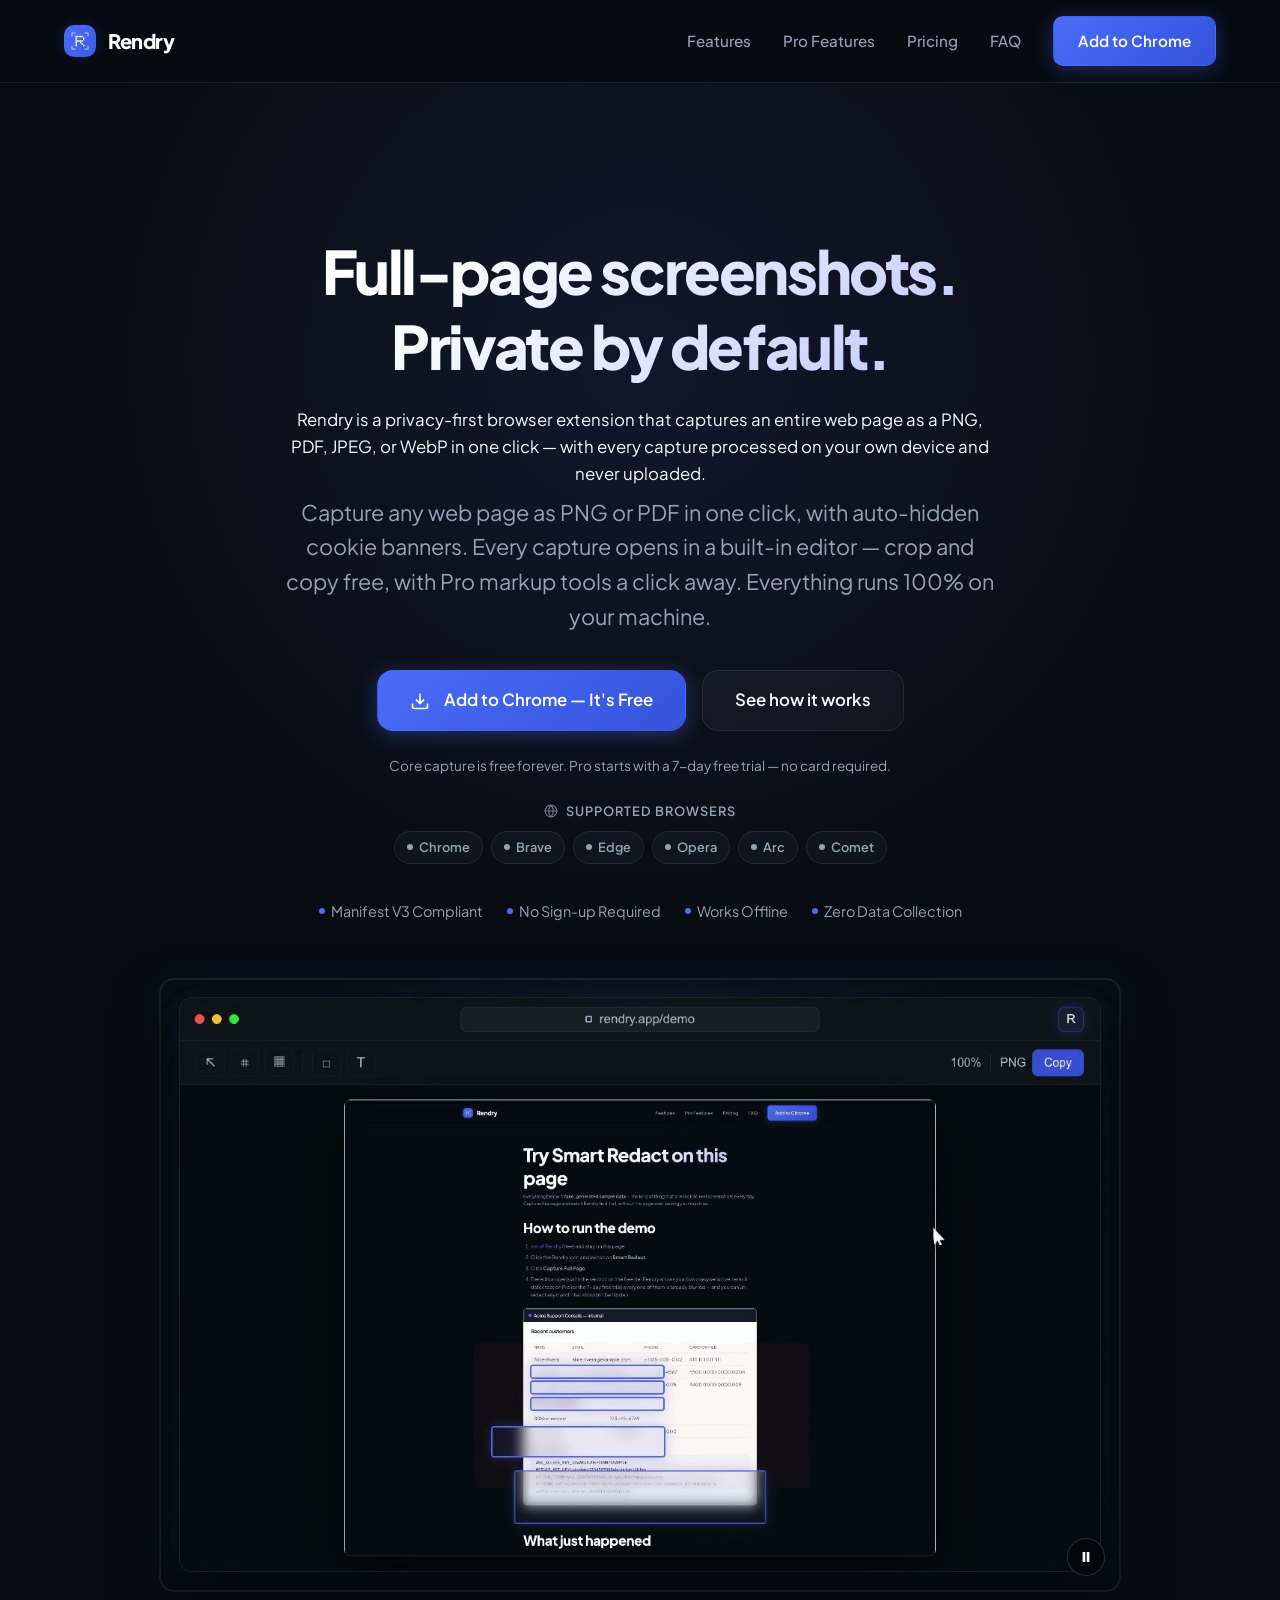
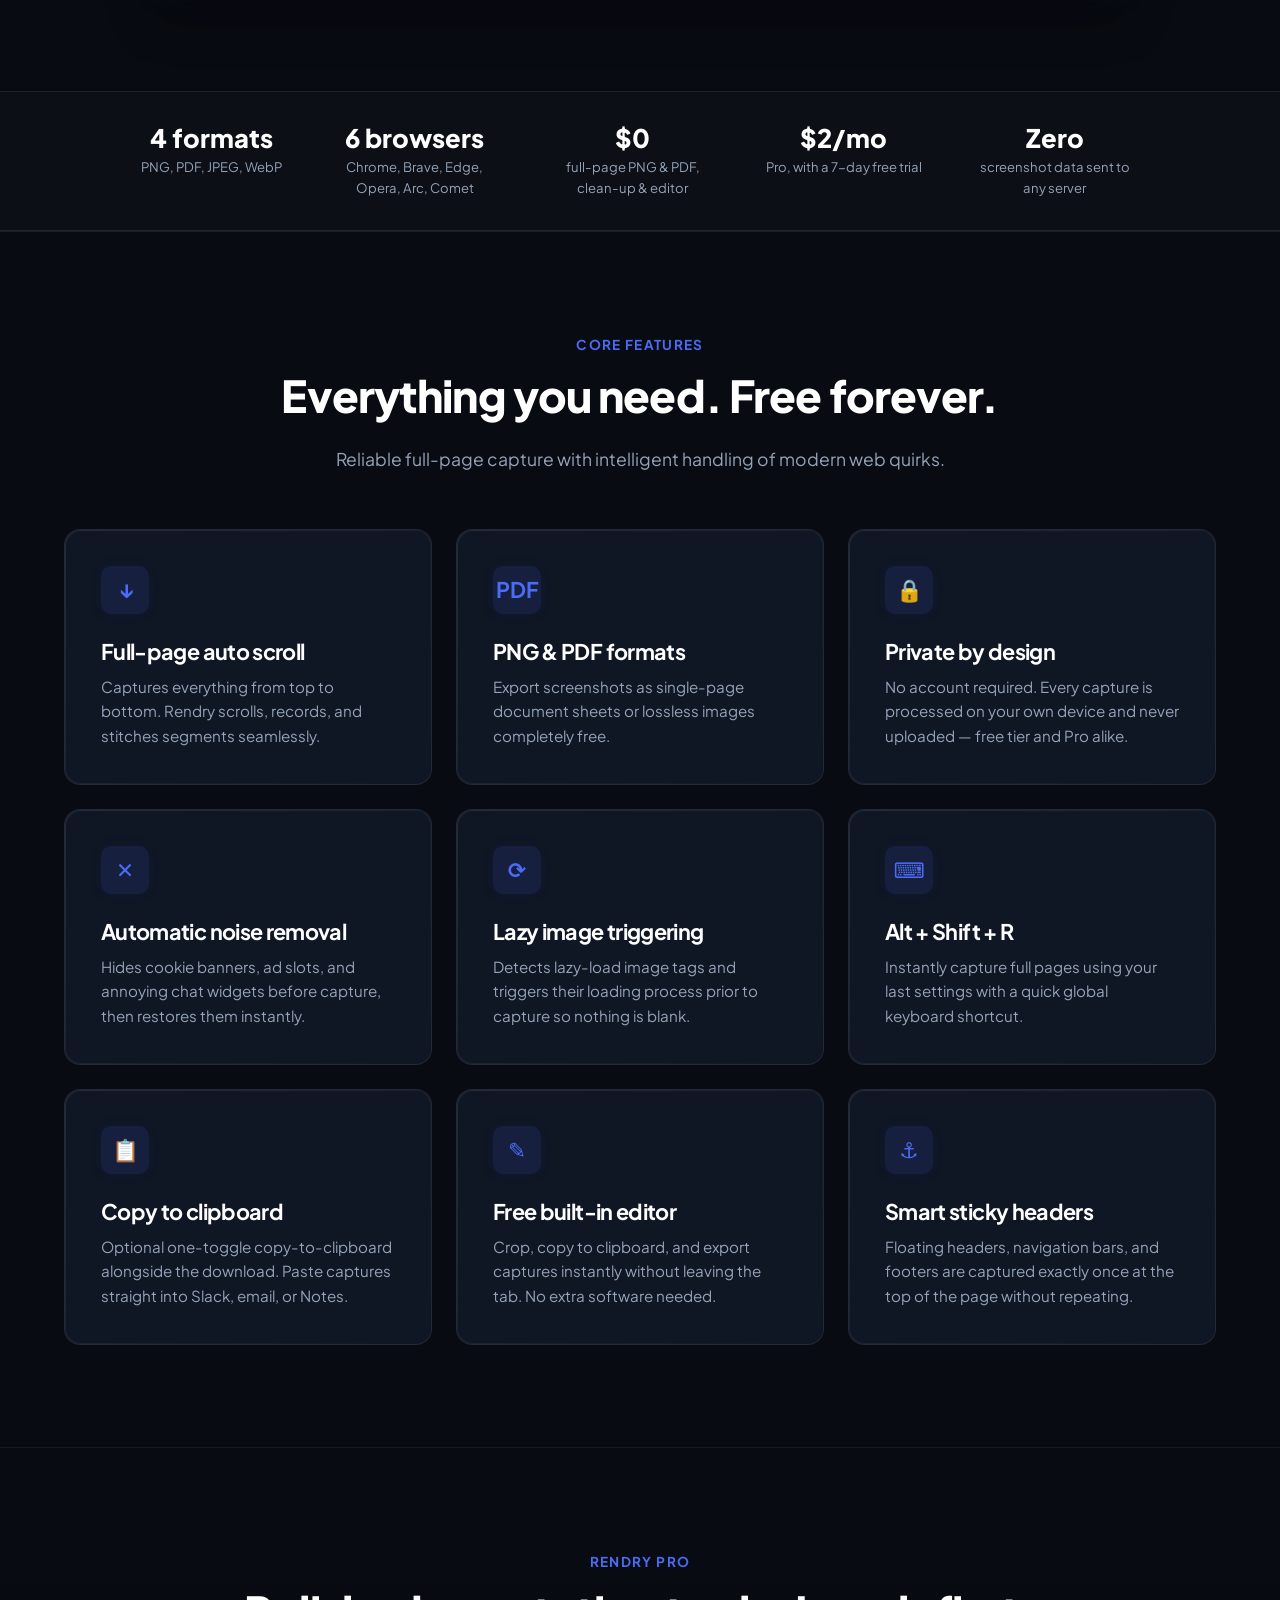
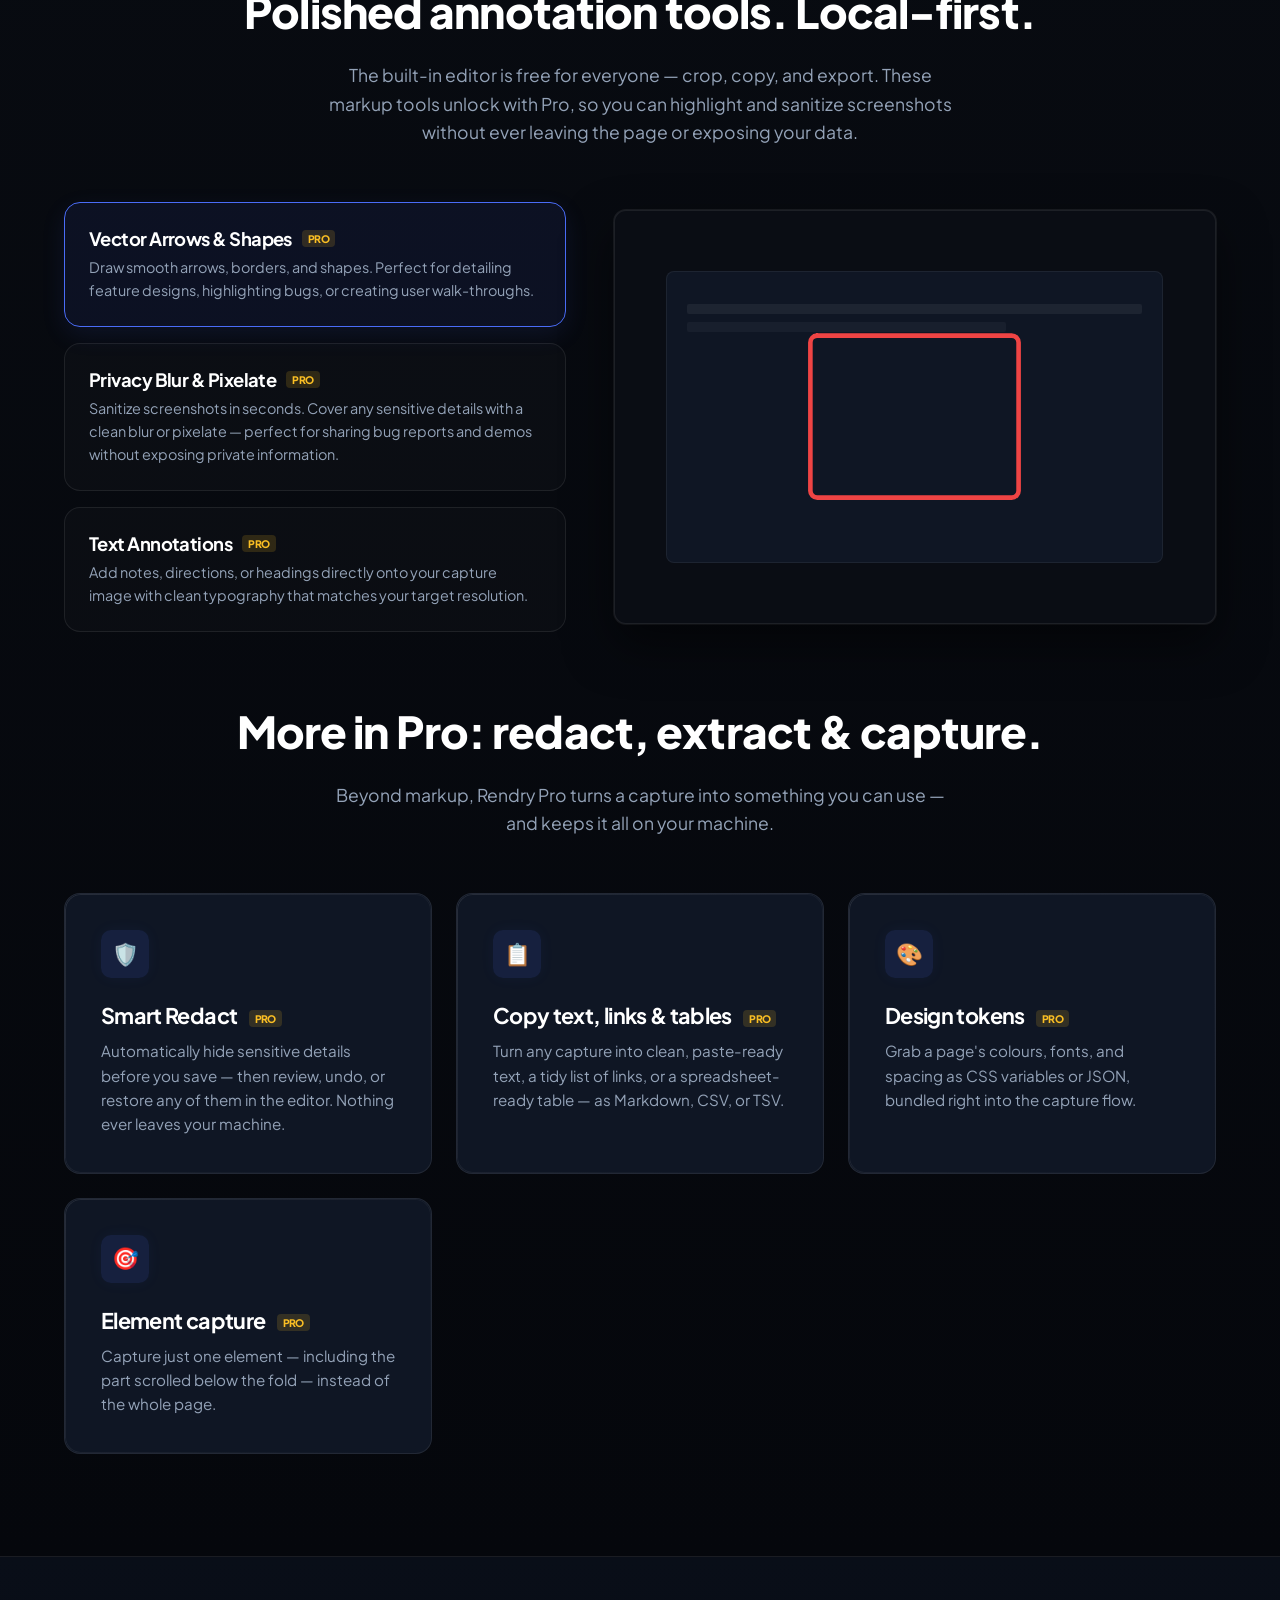
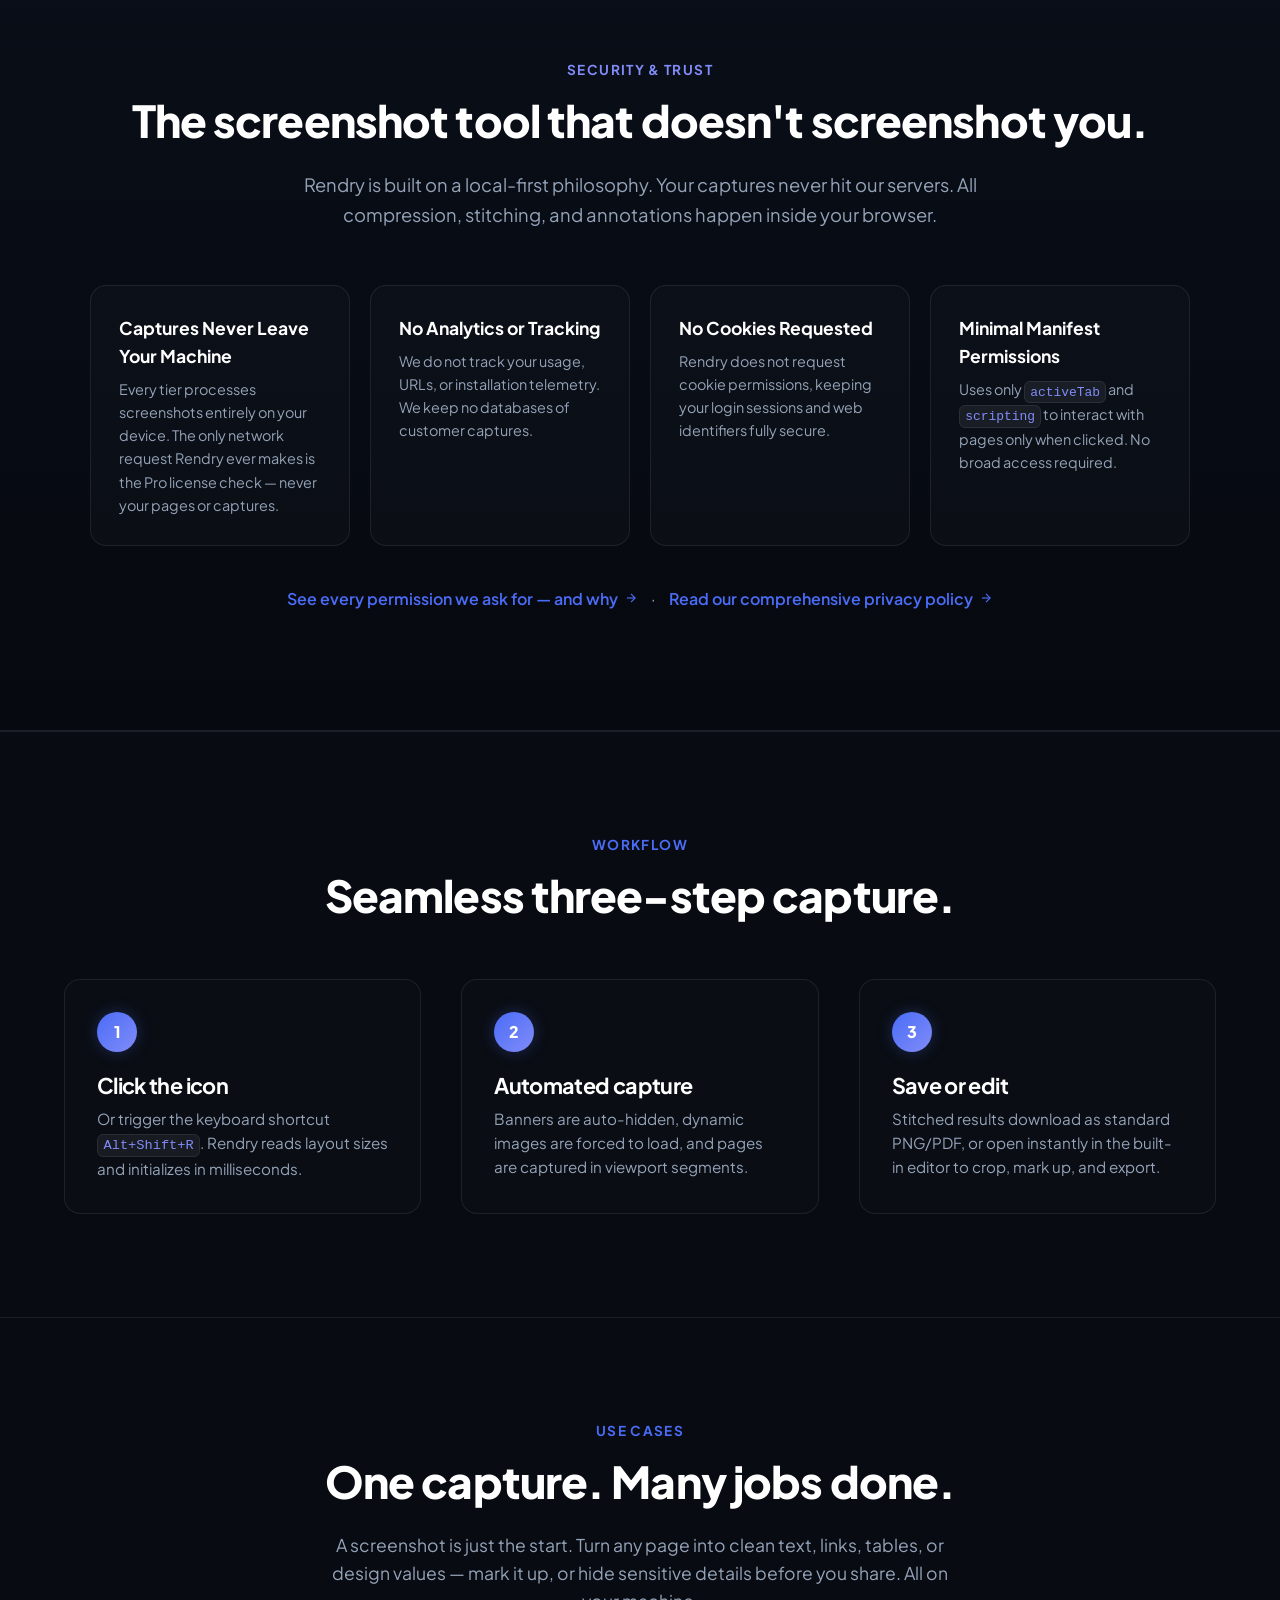
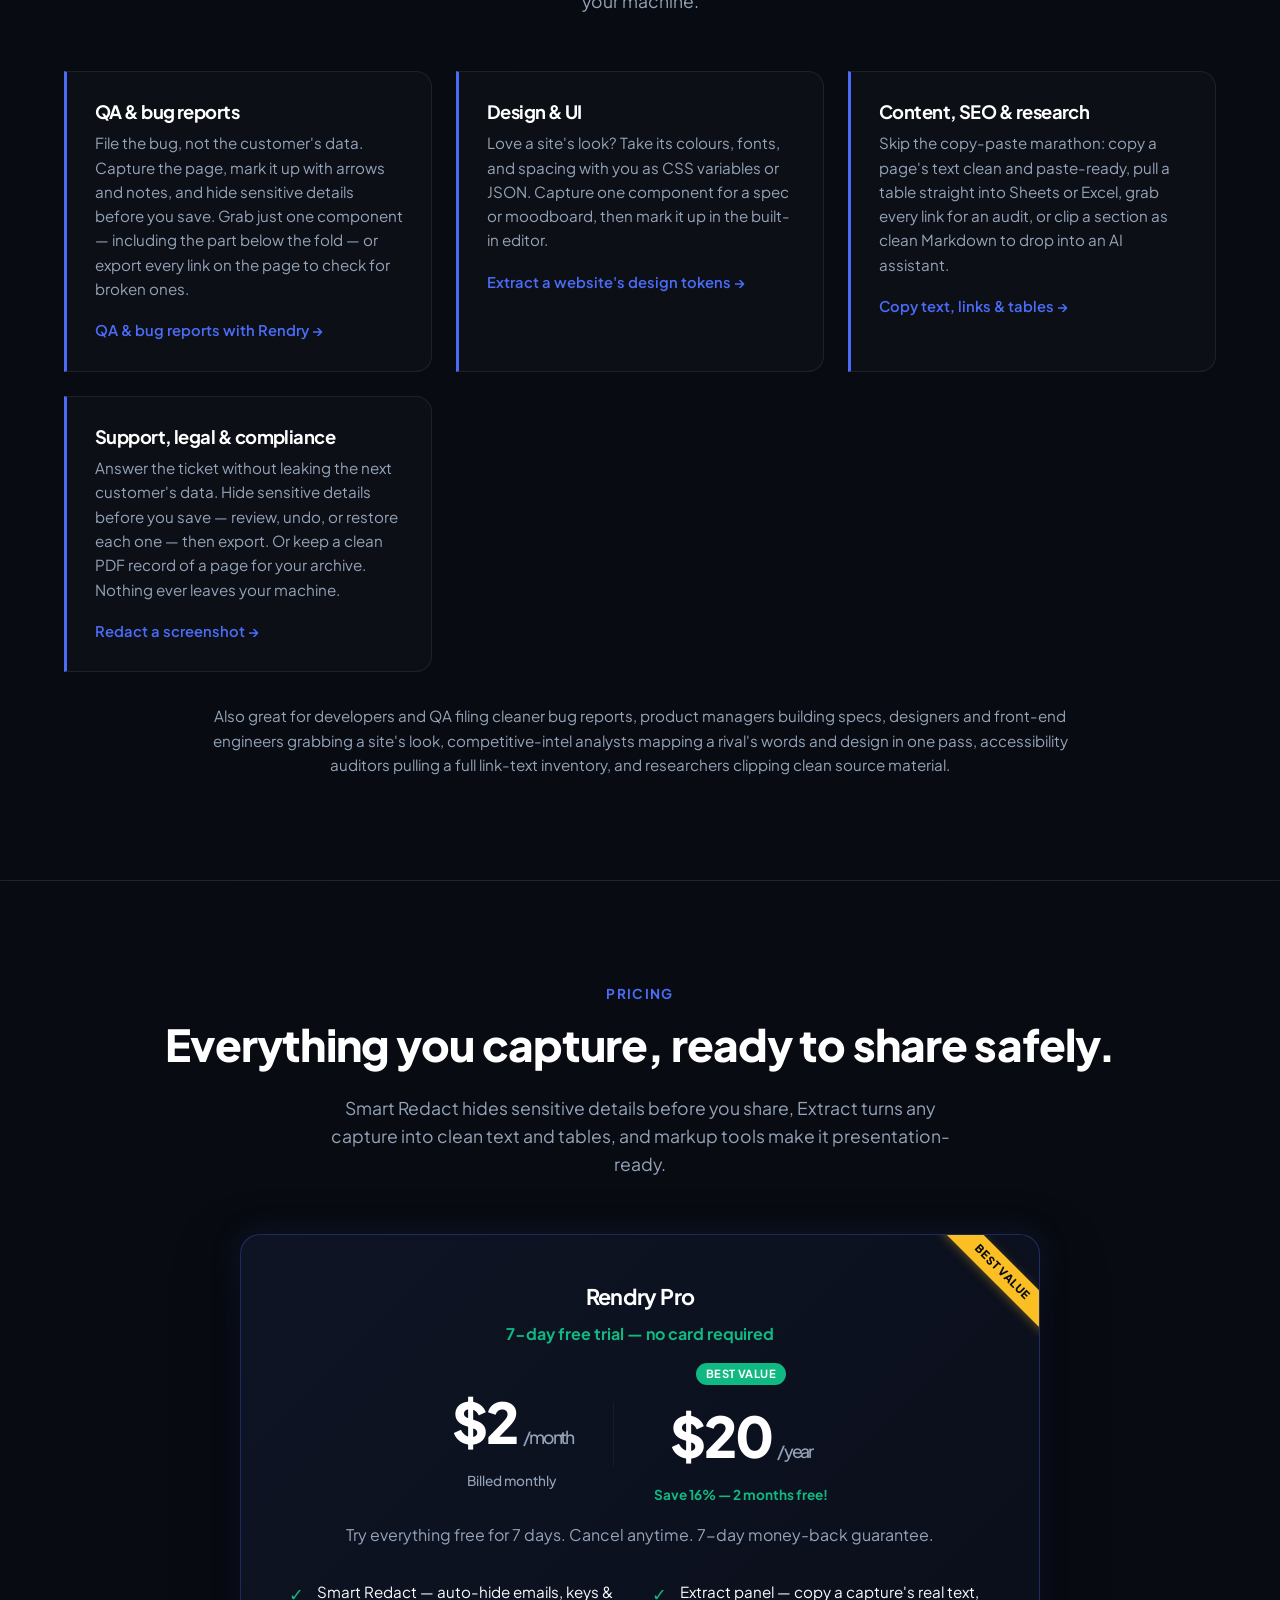
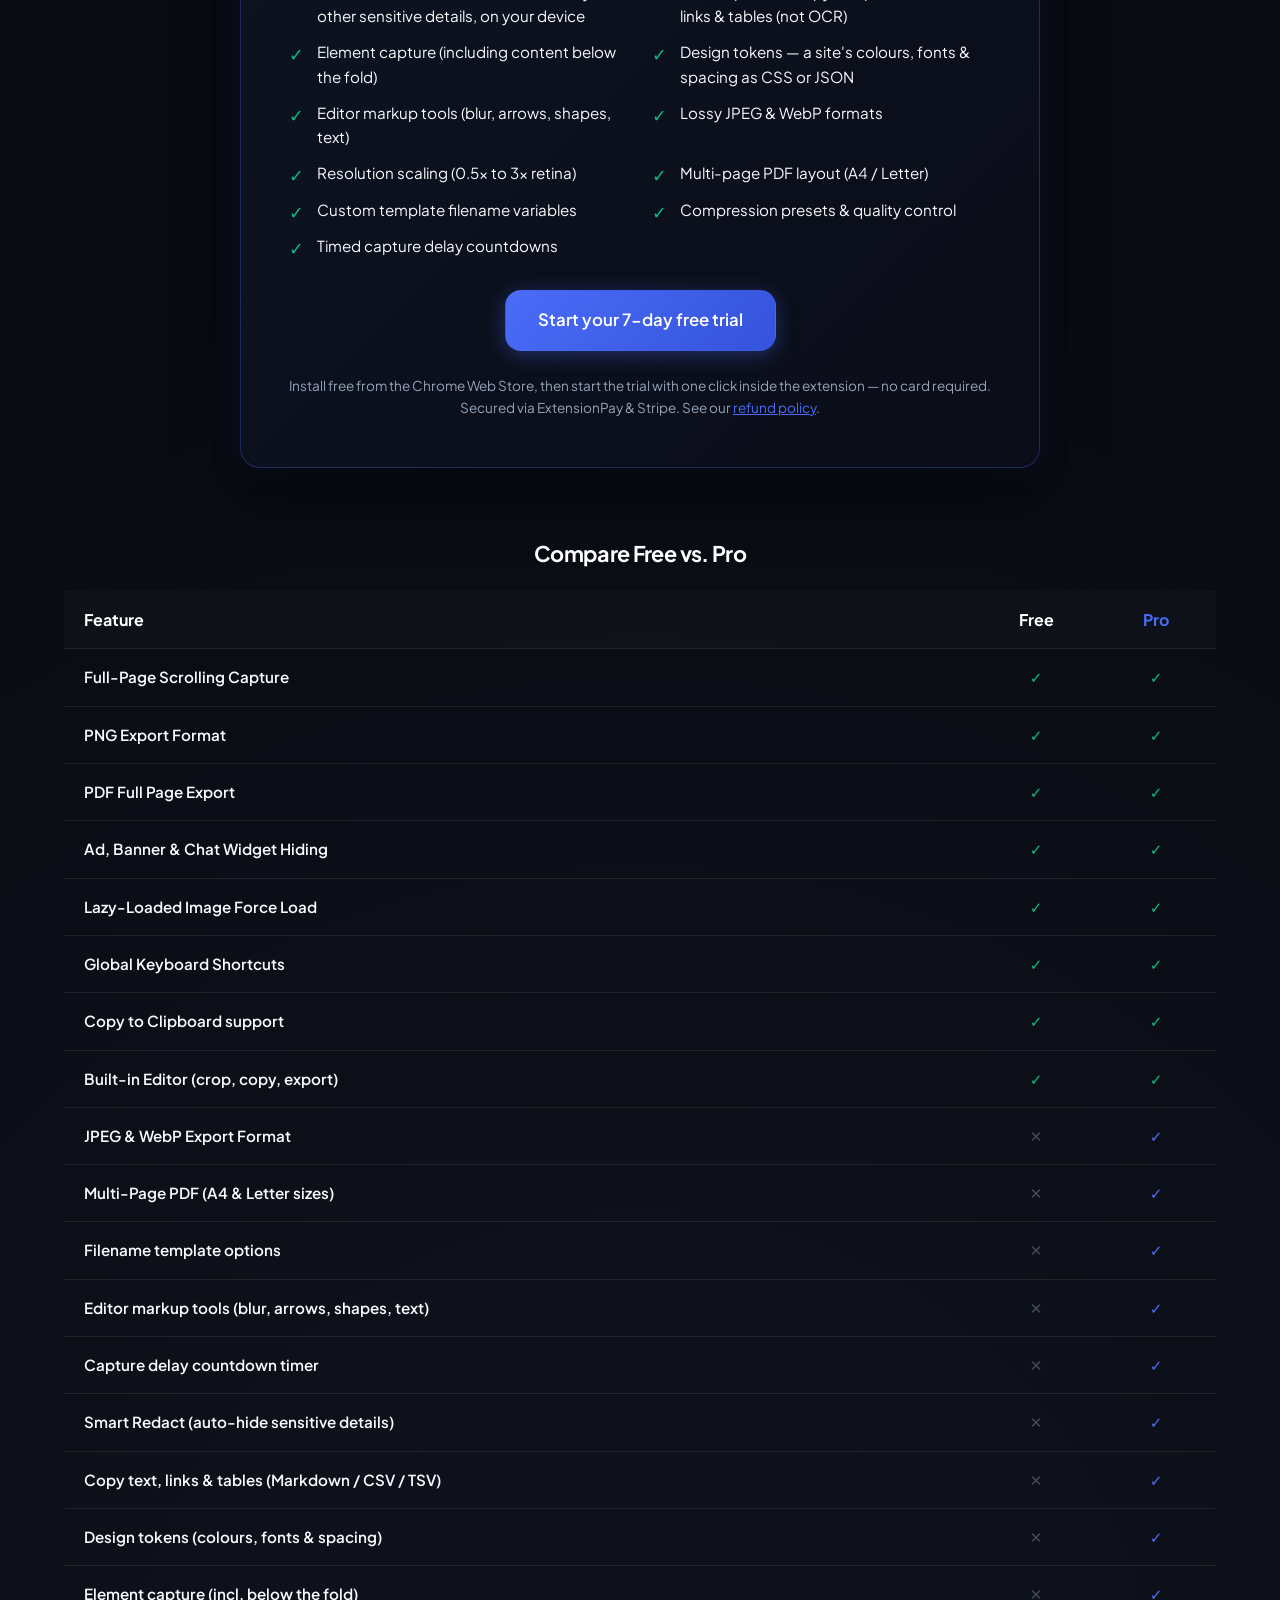
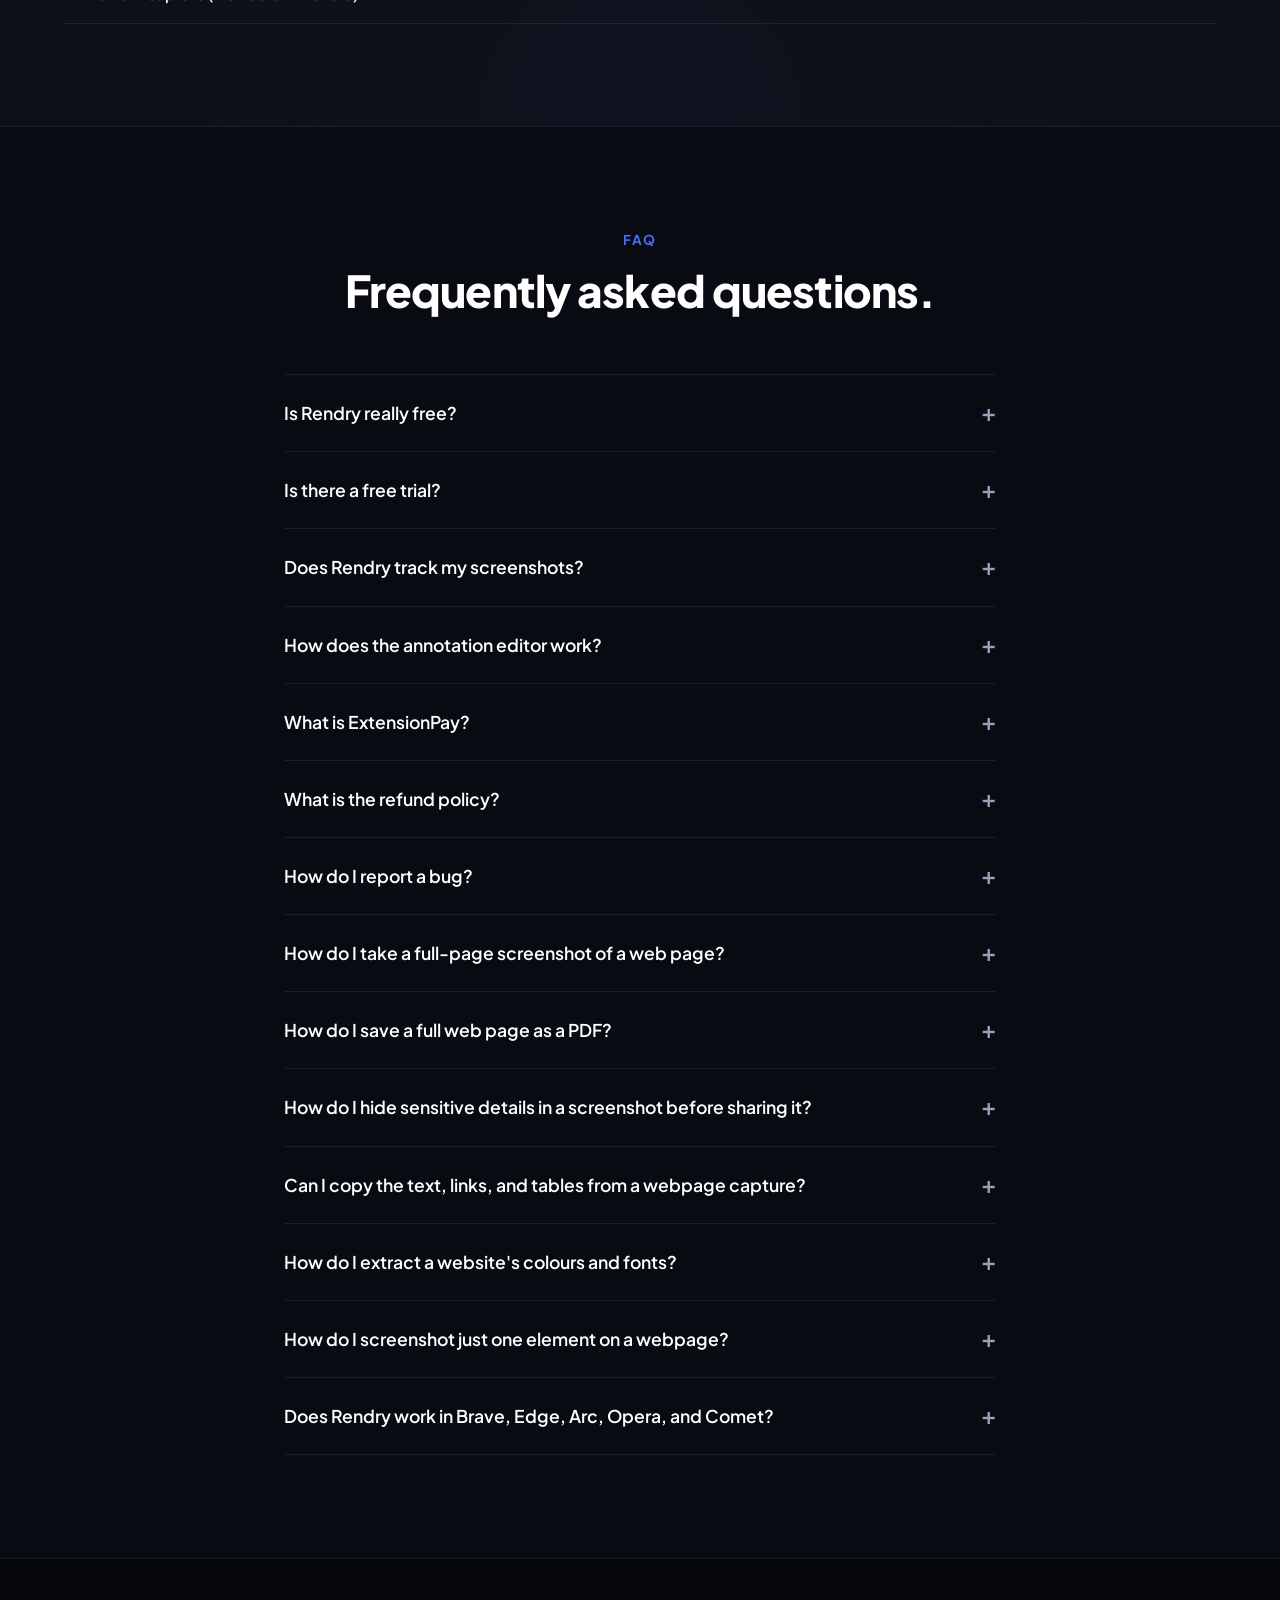
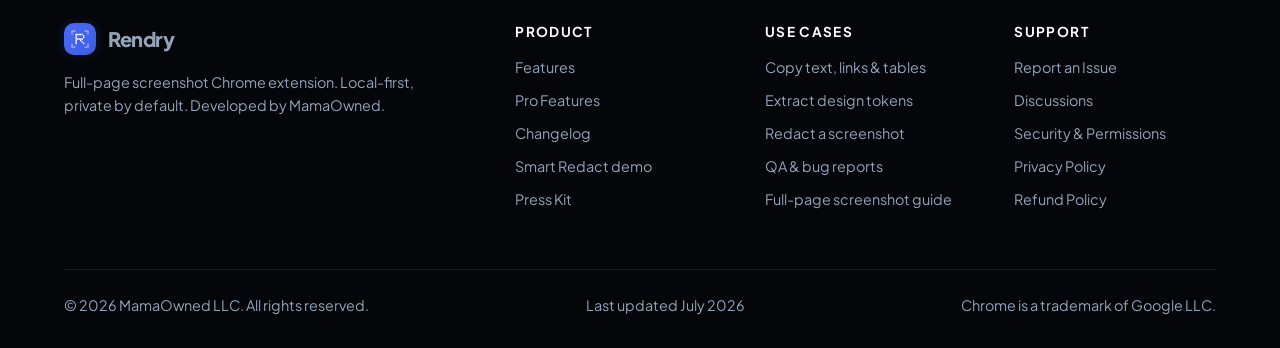
==== commit 626a85a9: "Refresh hero product demo" ====
--- a/index.html
+++ b/index.html
@@ -4,12 +4,12 @@
 <meta charset="utf-8">
 <meta name="viewport" content="width=device-width, initial-scale=1">
 <title>Rendry — Private Full-Page Screenshots (PNG, PDF, JPEG, WebP)</title>
-<meta name="description" content="Capture any full web page in one click as PNG, JPEG, or PDF — free, no watermark, no signup. Pro adds WebP and advanced editing. Everything runs on your machine. Works in Chrome, Brave, Edge, Opera, Arc, and Comet.">
+<meta name="description" content="Capture any full web page in one click as PNG, PDF, JPEG, or WebP — free, no watermark, no signup. Mark it up, hide sensitive details before you save, or copy a page's text, links, and tables. Everything runs on your machine. Works in Chrome, Brave, Edge, Opera, Arc, and Comet.">
 <meta name="theme-color" content="#4A6CF7">
 
 <!-- Open Graph / social preview -->
 <meta property="og:title" content="Rendry — Private Full-Page Screenshots (PNG, PDF, JPEG, WebP)">
-<meta property="og:description" content="Free full-page screenshots as PNG, JPEG, or PDF — no watermark. Pro adds WebP, markup, redaction, and extraction. Everything runs on your machine.">
+<meta property="og:description" content="Full-page screenshots as PNG, PDF, JPEG, or WebP — free, no watermark. Mark up a capture, hide sensitive details before you save, or copy its text, links, and tables. Everything runs on your machine.">
 <meta property="og:type" content="website">
 <meta property="og:url" content="https://rendry.app/">
 <meta property="og:image" content="https://rendry.app/assets/og-image.jpg">
@@ -28,7 +28,7 @@
   "name": "Rendry",
   "applicationCategory": "BrowserApplication",
   "operatingSystem": "Chrome, Brave, Edge, Opera, Arc, Comet",
-  "softwareVersion": "1.4.2",
+  "softwareVersion": "1.4.0",
   "description": "Privacy-first full-page screenshot browser extension. Capture entire web pages as PNG, PDF, JPEG, or WebP. Smart Redact automatically hides sensitive details; copy clean text, links, and tables from a capture. Screenshots never leave your machine.",
   "url": "https://rendry.app/",
   "downloadUrl": "https://chromewebstore.google.com/detail/rendry/naobjfpheeabjhmmjhoabikmejgnfejn",
@@ -51,7 +51,7 @@
     "description": "Free tier included. Rendry Pro is $2/month or $20/year and starts with a 7-day free trial — no card required."
   },
   "datePublished": "2025-04-19",
-  "dateModified": "2026-07-19",
+  "dateModified": "2026-06-28",
   "creator": { "@id": "https://rendry.app/#organization" },
   "publisher": { "@id": "https://rendry.app/#organization" }
 }
@@ -78,7 +78,7 @@
     {
       "@type": "Question",
       "name": "Is Rendry really free?",
-      "acceptedAnswer": { "@type": "Answer", "text": "Yes. The free tier captures full pages as PNG, JPEG, or PDF, handles lazy-loaded images, hides annoying cookie banners/chat widgets, warns about infinite scroll, and includes the built-in editor (crop, copy, and PNG/JPEG/PDF export) — all without any server dependencies. Pro adds Smart Redact (auto-hide sensitive details), the Extract panel (copy a page's text, links, tables, and design tokens), element capture, WebP export, resolution controls, compression presets, and the editor's markup tools (blur, arrows, shapes, text)." }
+      "acceptedAnswer": { "@type": "Answer", "text": "Yes. The free tier captures full pages as PNG or PDF, handles lazy-loaded images, hides annoying cookie banners/chat widgets, warns about infinite scroll, and includes the built-in editor (crop, copy, and PNG/PDF export) — all without any server dependencies. Pro adds Smart Redact (auto-hide sensitive details), the Extract panel (copy a page's text, links, tables, and design tokens), element capture, lossy formats, resolution controls, compression presets, and the editor's markup tools (blur, arrows, shapes, text)." }
     },
     {
       "@type": "Question",
@@ -93,7 +93,7 @@
     {
       "@type": "Question",
       "name": "How does the annotation editor work?",
-      "acceptedAnswer": { "@type": "Answer", "text": "\"Open in Editor\" is on by default for everyone (toggle it off in the popup for a one-click download). Right after capture, Rendry opens a new local tab with our editor. Crop, copy to clipboard, and PNG/JPEG/PDF export are free; the markup tools — blur, arrows, shapes, and text — are Pro. Everything runs locally; nothing is uploaded." }
+      "acceptedAnswer": { "@type": "Answer", "text": "\"Open in Editor\" is on by default for everyone (toggle it off in the popup for a one-click download). Right after capture, Rendry opens a new local tab with our editor. Crop, copy to clipboard, and PNG/PDF export are free; the markup tools — blur, arrows, shapes, and text — are Pro. Everything runs locally; nothing is uploaded." }
     },
     {
       "@type": "Question",
@@ -113,7 +113,7 @@
     {
       "@type": "Question",
       "name": "How do I take a full-page screenshot of a web page?",
-      "acceptedAnswer": { "@type": "Answer", "text": "Install Rendry, open the page, and click the Rendry icon — or press Alt+Shift+R. It captures the entire page top to bottom in one click, including lazy-loaded images, and saves it as a PNG, JPEG, or PDF. No scrolling, no stitching, no DevTools. It works the same across Chrome, Brave, Edge, Opera, Arc, and Comet." }
+      "acceptedAnswer": { "@type": "Answer", "text": "Install Rendry, open the page, and click the Rendry icon — or press Alt+Shift+R. It captures the entire page top to bottom in one click, including lazy-loaded images, and saves it as a PNG or PDF. No scrolling, no stitching, no DevTools. It works the same across Chrome, Brave, Edge, Opera, Arc, and Comet." }
     },
     {
       "@type": "Question",
@@ -173,9 +173,9 @@
   <section class="hero">
     <div class="container">
       <h1>Full-page screenshots.<br>Private by default.</h1>
-      <p class="hero-definition">Rendry is a privacy-first browser extension that captures an entire web page as a free PNG, JPEG, or PDF — or WebP with Pro — in one click, with every capture processed on your own device and never uploaded.</p>
+      <p class="hero-definition">Rendry is a privacy-first browser extension that captures an entire web page as a PNG, PDF, JPEG, or WebP in one click — with every capture processed on your own device and never uploaded.</p>
       <p class="subhead">
-        Capture any web page as PNG, JPEG, or PDF in one click, with auto-hidden cookie banners. Every capture opens in a built-in editor — crop and copy free, with Pro markup tools a click away. Everything runs 100% on your machine.
+        Capture any web page as PNG or PDF in one click, with auto-hidden cookie banners. Every capture opens in a built-in editor — crop and copy free, with Pro markup tools a click away. Everything runs 100% on your machine.
       </p>
       
       <div class="cta-row">
@@ -209,182 +209,14 @@
         <span>Zero Data Collection</span>
       </div>
 
-      <!-- Simulated Browser Interactive Mockup -->
-      <div class="hero-mockup-container state-start" id="hero-mockup">
-        <div class="browser-window">
-          <!-- Browser Header -->
-          <div class="browser-navbar">
-            <div class="browser-controls">
-              <span class="control-dot dot-close"></span>
-              <span class="control-dot dot-minimize"></span>
-              <span class="control-dot dot-expand"></span>
-            </div>
-            <div class="browser-address-bar">
-              <svg width="12" height="12" viewBox="0 0 24 24" fill="none" stroke="currentColor" stroke-width="2" aria-hidden="true"><rect x="3" y="11" width="18" height="11" rx="2" ry="2"/><path d="M7 11V7a5 5 0 0110 0v4"/></svg>
-              <span>rendry.app/demo-page</span>
-            </div>
-            <div class="browser-actions">
-              <button class="browser-ext-btn" id="browser-ext-rendry" type="button" aria-label="Open Rendry extension">
-                <img src="assets/logo.svg" alt="" width="16" height="16">
-              </button>
-            </div>
-          </div>
-          
-          <!-- Browser Webpage Viewport -->
-          <div class="browser-content">
-            <!-- Simulated SaaS Page (Dashboard) -->
-            <div class="dashboard-page">
-              <aside class="db-sidebar">
-                <div class="db-logo">
-                  <div class="db-logo-icon"></div>
-                  <div class="db-logo-text"></div>
-                </div>
-                <div class="db-menu">
-                  <div class="db-menu-item active"></div>
-                  <div class="db-menu-item"></div>
-                  <div class="db-menu-item"></div>
-                  <div class="db-menu-item"></div>
-                </div>
-              </aside>
-              <main class="db-main">
-                <header class="db-header">
-                  <div class="db-title-bar"></div>
-                  <div class="db-profile"></div>
-                </header>
-                <div class="db-grid">
-                  <div class="db-card stat-card">
-                    <div class="db-card-header"></div>
-                    <div class="db-card-value blur-target">$1,280,000</div>
-                    <div class="db-card-chart"></div>
-                  </div>
-                  <div class="db-card chart-card">
-                    <div class="db-card-header"></div>
-                    <div class="db-chart-container">
-                      <div class="db-chart-bar" style="--height: 40%"></div>
-                      <div class="db-chart-bar" style="--height: 60%"></div>
-                      <div class="db-chart-bar" style="--height: 45%"></div>
-                      <div class="db-chart-bar arrow-target" style="--height: 80%"></div>
-                      <div class="db-chart-bar" style="--height: 50%"></div>
-                      <div class="db-chart-bar" style="--height: 75%"></div>
-                    </div>
-                  </div>
-                </div>
-              </main>
-            </div>
-            
-            <!-- Simulated Extension Popup Overlay -->
-            <div class="sim-popup" id="sim-popup">
-              <div class="sim-popup-header">
-                <img src="assets/logo.svg" alt="" class="sim-popup-logo" width="16" height="16">
-                <span class="sim-popup-title">Rendry</span>
-                <span class="sim-popup-badge">PRO</span>
-              </div>
-              <div class="sim-popup-body">
-                <div class="sim-format-selector">
-                  <span class="sim-format active">PNG</span>
-                  <span class="sim-format">PDF</span>
-                  <span class="sim-format">JPEG</span>
-                  <span class="sim-format">WebP<span class="sim-pro-tag">PRO</span></span>
-                </div>
-                <div class="sim-toggle-row">
-                  <span>Remove popups &amp; banners</span>
-                  <span class="sim-switch active"></span>
-                </div>
-                <div class="sim-pro-header">
-                  <span>Pro Features</span>
-                  <svg width="10" height="10" viewBox="0 0 24 24" fill="none" stroke="currentColor" stroke-width="2.5"><path d="M6 9l6 6 6-6"/></svg>
-                </div>
-                <button class="sim-capture-btn" id="sim-capture-btn" type="button">Capture Full Page</button>
-              </div>
-            </div>
-            
-            <!-- Simulated Editor Overlay -->
-            <div class="sim-editor" id="sim-editor">
-              <div class="sim-editor-toolbar">
-                <div class="sim-editor-tools">
-                  <button class="sim-tool-btn" id="sim-tool-select" type="button"><svg width="14" height="14" viewBox="0 0 24 24" fill="none" stroke="currentColor" stroke-width="2"><path d="M18 11V6a2 2 0 0 0-4 0v5"/><path d="M14 10V4a2 2 0 0 0-4 0v6"/><path d="M10 10.5V6a2 2 0 0 0-4 0v8"/><path d="M18 8a2 2 0 1 1 4 0v6a8 8 0 0 1-8 8h-2c-2.8 0-4.5-.86-5.99-2.34l-3.6-3.6a2 2 0 0 1 2.83-2.82L7 15"/></svg></button>
-                  <button class="sim-tool-btn" id="sim-tool-crop" type="button"><svg width="14" height="14" viewBox="0 0 24 24" fill="none" stroke="currentColor" stroke-width="2"><path d="M6 2v14a2 2 0 002 2h14"/><path d="M18 22V8a2 2 0 00-2-2H2"/></svg></button>
-                  <button class="sim-tool-btn" id="sim-tool-blur" type="button"><svg width="14" height="14" viewBox="0 0 24 24" fill="none" stroke="currentColor" stroke-width="2"><rect x="3" y="3" width="18" height="18" rx="2" opacity="0.4"/><rect x="7" y="7" width="10" height="10" rx="1"/></svg></button>
-                  <span class="sim-divider"></span>
-                  <button class="sim-tool-btn" id="sim-tool-arrow" type="button"><svg width="14" height="14" viewBox="0 0 24 24" fill="none" stroke="currentColor" stroke-width="2"><line x1="5" y1="19" x2="19" y2="5"/><polyline points="12 5 19 5 19 12"/></svg></button>
-                  <button class="sim-tool-btn" id="sim-tool-shape" type="button"><svg width="14" height="14" viewBox="0 0 24 24" fill="none" stroke="currentColor" stroke-width="2"><rect x="3" y="3" width="18" height="18" rx="2"/></svg></button>
-                  <button class="sim-tool-btn" id="sim-tool-text" type="button"><svg width="14" height="14" viewBox="0 0 24 24" fill="none" stroke="currentColor" stroke-width="2"><polyline points="4 7 4 4 20 4 20 7"/><line x1="12" y1="4" x2="12" y2="20"/><line x1="8" y1="20" x2="16" y2="20"/></svg></button>
-                </div>
-                <div class="sim-editor-actions">
-                  <span>100%</span>
-                  <span class="sim-divider"></span>
-                  <span class="sim-format-label">PNG</span>
-                  <button class="sim-export-btn" type="button">Copy</button>
-                </div>
-              </div>
-              
-              <div class="sim-editor-content">
-                <div class="sim-capture-image">
-                  <!-- Screenshot frame contents -->
-                  <div class="dashboard-page captured">
-                    <aside class="db-sidebar">
-                      <div class="db-logo"><div class="db-logo-icon"></div><div class="db-logo-text"></div></div>
-                      <div class="db-menu">
-                        <div class="db-menu-item active"></div>
-                        <div class="db-menu-item"></div>
-                        <div class="db-menu-item"></div>
-                        <div class="db-menu-item"></div>
-                      </div>
-                    </aside>
-                    <main class="db-main">
-                      <header class="db-header">
-                        <div class="db-title-bar"></div>
-                        <div class="db-profile"></div>
-                      </header>
-                      <div class="db-grid">
-                        <div class="db-card stat-card">
-                          <div class="db-card-header"></div>
-                          <div class="db-card-value blur-target">$1,280,000</div>
-                          <div class="db-card-chart"></div>
-                        </div>
-                        <div class="db-card chart-card">
-                          <div class="db-card-header"></div>
-                          <div class="db-chart-container">
-                            <div class="db-chart-bar" style="--height: 40%"></div>
-                            <div class="db-chart-bar" style="--height: 60%"></div>
-                            <div class="db-chart-bar" style="--height: 45%"></div>
-                            <div class="db-chart-bar arrow-target" style="--height: 80%"></div>
-                            <div class="db-chart-bar" style="--height: 50%"></div>
-                            <div class="db-chart-bar" style="--height: 75%"></div>
-                          </div>
-                        </div>
-                      </div>
-                    </main>
-                  </div>
-                  
-                  <!-- Canvas Editor Drawing Layers Mockups -->
-                  <div class="annotation-blur" id="annotation-blur"></div>
-                  
-                  <svg class="annotation-rect-svg" id="annotation-rect-svg" viewBox="0 0 600 400" aria-hidden="true">
-                    <rect x="158" y="193" width="154" height="158" rx="6" stroke="#ef4444" stroke-width="3" fill="none" id="annotation-rect" />
-                  </svg>
-                  
-                  <div class="annotation-text" id="annotation-text">Fix this chart!</div>
-                </div>
-              </div>
-            </div>
-            
-            <!-- Scanning Laser Line -->
-            <div class="sim-scan-line" id="sim-scan-line"></div>
-            
-            <!-- Toast Feedback -->
-            <div class="sim-toast" id="sim-toast">
-              <svg width="14" height="14" viewBox="0 0 24 24" fill="none" stroke="currentColor" stroke-width="3" aria-hidden="true"><polyline points="20 6 9 17 4 12"/></svg>
-              <span>Copied to clipboard!</span>
-            </div>
-          </div>
-          
-          <!-- Floating Gliding Cursor Pointer -->
-          <div class="sim-cursor" id="sim-cursor">
-            <svg width="20" height="20" viewBox="0 0 24 24" fill="white" stroke="#000" stroke-width="2" aria-hidden="true"><path d="M3 3l7.07 16.97 2.51-7.39 7.39-2.51L3 3z"/></svg>
-          </div>
-        </div>
-      </div>
+      <div class="hero-video-frame">
+        <video class="hero-demo-video" autoplay muted loop playsinline preload="metadata" poster="assets/hero-demo-poster.jpg" aria-label="Rendry captures, stitches, and redacts a full webpage">
+          <source src="assets/hero-demo.webm" type="video/webm">
+          <source src="assets/hero-demo.mp4" type="video/mp4">
+        </video>
+        <button class="hero-demo-toggle" type="button" aria-label="Pause hero animation">Ⅱ</button>
+      </div>
+
 
     </div>
   </section>
@@ -395,7 +227,7 @@
       <ul class="stat-row">
         <li><strong>4 formats</strong><span>PNG, PDF, JPEG, WebP</span></li>
         <li><strong>6 browsers</strong><span>Chrome, Brave, Edge, Opera, Arc, Comet</span></li>
-        <li><strong>$0</strong><span>full-page PNG, JPEG &amp; PDF, clean-up &amp; editor</span></li>
+        <li><strong>$0</strong><span>full-page PNG &amp; PDF, clean-up &amp; editor</span></li>
         <li><strong>$2/mo</strong><span>Pro, with a 7-day free trial</span></li>
         <li><strong>Zero</strong><span>screenshot data sent to any server</span></li>
       </ul>
@@ -419,8 +251,8 @@
         </div>
         <div class="card">
           <div class="ico">PDF</div>
-          <h3>PNG, JPEG &amp; PDF formats</h3>
-          <p>Export as a lossless PNG, compact high-quality JPEG, or single-page PDF completely free.</p>
+          <h3>PNG &amp; PDF formats</h3>
+          <p>Export screenshots as single-page document sheets or lossless images completely free.</p>
         </div>
         <div class="card">
           <div class="ico">🔒</div>
@@ -613,7 +445,7 @@
         </div>
         <div class="step">
           <h3>Save or edit</h3>
-          <p>Stitched results download as standard PNG, JPEG, or PDF, or open instantly in the built-in editor to crop, mark up, and export.</p>
+          <p>Stitched results download as standard PNG/PDF, or open instantly in the built-in editor to crop, mark up, and export.</p>
         </div>
       </div>
     </div>
@@ -689,7 +521,7 @@
           <li>Element capture (including content below the fold)</li>
           <li>Design tokens — a site's colours, fonts &amp; spacing as CSS or JSON</li>
           <li>Editor markup tools (blur, arrows, shapes, text)</li>
-          <li>WebP export</li>
+          <li>Lossy JPEG &amp; WebP formats</li>
           <li>Resolution scaling (0.5× to 3× retina)</li>
           <li>Multi-page PDF layout (A4 / Letter)</li>
           <li>Custom template filename variables</li>
@@ -729,11 +561,6 @@
               <td class="check">✓</td>
             </tr>
             <tr>
-              <td class="feature-name">JPEG Export Format</td>
-              <td class="check">✓</td>
-              <td class="check">✓</td>
-            </tr>
-            <tr>
               <td class="feature-name">PDF Full Page Export</td>
               <td class="check">✓</td>
               <td class="check">✓</td>
@@ -764,7 +591,7 @@
               <td class="check">✓</td>
             </tr>
             <tr>
-              <td class="feature-name">WebP Export Format</td>
+              <td class="feature-name">JPEG &amp; WebP Export Format</td>
               <td class="cross">✕</td>
               <td class="check" style="color:var(--blue);">✓</td>
             </tr>
@@ -824,7 +651,7 @@
 
       <details>
         <summary>Is Rendry really free?</summary>
-        <p>Yes. The free tier captures full pages as PNG, JPEG, or PDF, handles lazy-loaded images, hides annoying cookie banners/chat widgets, warns about infinite scroll, and includes the built-in editor (crop, copy, and PNG/JPEG/PDF export) — all without any server dependencies. Pro adds Smart Redact (auto-hide sensitive details), the Extract panel (copy a page's text, links, tables, and design tokens), element capture, WebP export, resolution controls, compression presets, and the editor's markup tools (blur, arrows, shapes, text).</p>
+        <p>Yes. The free tier captures full pages as PNG or PDF, handles lazy-loaded images, hides annoying cookie banners/chat widgets, warns about infinite scroll, and includes the built-in editor (crop, copy, and PNG/PDF export) — all without any server dependencies. Pro adds Smart Redact (auto-hide sensitive details), the Extract panel (copy a page's text, links, tables, and design tokens), element capture, lossy formats, resolution controls, compression presets, and the editor's markup tools (blur, arrows, shapes, text).</p>
       </details>
 
       <details>
@@ -839,7 +666,7 @@
 
       <details>
         <summary>How does the annotation editor work?</summary>
-        <p>"Open in Editor" is on by default for everyone (toggle it off in the popup for a one-click download). Right after capture, Rendry opens a new local tab with our editor. Crop, copy to clipboard, and PNG/JPEG/PDF export are free; the markup tools — blur, arrows, shapes, and text — are Pro. Everything runs locally; nothing is uploaded.</p>
+        <p>"Open in Editor" is on by default for everyone (toggle it off in the popup for a one-click download). Right after capture, Rendry opens a new local tab with our editor. Crop, copy to clipboard, and PNG/PDF export are free; the markup tools — blur, arrows, shapes, and text — are Pro. Everything runs locally; nothing is uploaded.</p>
       </details>
 
       <details>
@@ -859,7 +686,7 @@
 
       <details>
         <summary>How do I take a full-page screenshot of a web page?</summary>
-        <p>Install Rendry, open the page, and click the Rendry icon — or press Alt+Shift+R. It captures the entire page top to bottom in one click, including lazy-loaded images, and saves it as a PNG, JPEG, or PDF. No scrolling, no stitching, no DevTools. It works the same across Chrome, Brave, Edge, Opera, Arc, and Comet.</p>
+        <p>Install Rendry, open the page, and click the Rendry icon — or press Alt+Shift+R. It captures the entire page top to bottom in one click, including lazy-loaded images, and saves it as a PNG or PDF. No scrolling, no stitching, no DevTools. It works the same across Chrome, Brave, Edge, Opera, Arc, and Comet.</p>
       </details>
 
       <details>
@@ -952,88 +779,23 @@
 <script>
 document.getElementById('year').textContent = new Date().getFullYear();
 
-// Mockup Animation Loop Controller
-const mockup = document.getElementById('hero-mockup');
-const cursor = document.getElementById('sim-cursor');
-
-const mockupSteps = [
-  {
-    state: 'state-start',
-    cursor: { top: '80%', left: '80%' },
-    delay: 1500
-  },
-  {
-    state: 'state-open-popup',
-    cursor: { top: '22px', left: 'calc(50% + 180px)' }, // move to chrome extension icon
-    delay: 1500
-  },
-  {
-    state: 'state-click-capture',
-    cursor: { top: '202px', left: 'calc(100% - 105px)' }, // move to "Capture Full Page" button (158 + 44)
-    delay: 1400
-  },
-  {
-    state: 'state-capturing',
-    cursor: { top: '80%', left: '80%' },
-    delay: 2400
-  },
-  {
-    state: 'state-editor-open',
-    cursor: { top: '68px', left: '120px' }, // move cursor to Shape tool in editor toolbar (24 + 44)
-    delay: 1200
-  },
-  {
-    state: 'state-draw-prepare',
-    cursor: { top: '341px', left: '296px' }, // move cursor to starting point (top-left of rect) (297 + 44)
-    delay: 1000
-  },
-  {
-    state: 'state-draw-arrow',
-    cursor: { top: '505px', left: '496px' }, // drag cursor to bottom-right of rectangle (draws it) (461 + 44)
-    delay: 1800
-  },
-  {
-    state: 'state-write-text',
-    cursor: { top: '289px', left: '315px' }, // move cursor next to text overlay (245 + 44)
-    delay: 1500
-  },
-  {
-    state: 'state-blur',
-    cursor: { top: '296px', left: '396px' }, // move cursor to balance stat (252 + 44)
-    delay: 2000
-  },
-  {
-    state: 'state-export',
-    cursor: { top: '68px', left: 'calc(100% - 24px)' }, // move cursor to "Copy" button in editor toolbar (24 + 44)
-    delay: 2500
-  }
-];
-
-let currentMockupStep = 0;
-
-function runMockupCycle() {
-  const step = mockupSteps[currentMockupStep];
-  
-  // Clear previous states
-  mockupSteps.forEach(s => mockup.classList.remove(s.state));
-  
-  // Apply current state
-  mockup.classList.add(step.state);
-  
-  // Move cursor pointer smoothly
-  cursor.style.top = step.cursor.top;
-  cursor.style.left = step.cursor.left;
-  
-
-  
-  currentMockupStep = (currentMockupStep + 1) % mockupSteps.length;
-  setTimeout(runMockupCycle, step.delay);
-}
-
-// Start animation loop when page is loaded
+// Page interactions
 document.addEventListener('DOMContentLoaded', () => {
-  setTimeout(runMockupCycle, 500);
-  
+  const heroVideo = document.querySelector('.hero-demo-video');
+  const heroToggle = document.querySelector('.hero-demo-toggle');
+
+  heroToggle?.addEventListener('click', () => {
+    if (heroVideo.paused) {
+      heroVideo.play();
+      heroToggle.textContent = 'Ⅱ';
+      heroToggle.setAttribute('aria-label', 'Pause hero animation');
+    } else {
+      heroVideo.pause();
+      heroToggle.textContent = '▶';
+      heroToggle.setAttribute('aria-label', 'Play hero animation');
+    }
+  });
+
   // Pro Features Interactive demo tabs
   const tabItems = document.querySelectorAll('.pro-feature-item');
   const demoVisualBlocks = document.querySelectorAll('.demo-visual-block');
--- a/styles.css
+++ b/styles.css
@@ -378,735 +378,49 @@
   background: var(--blue);
 }
 
-/* ─── Realistic Browser Hero Mockup ─────────────────────────────── */
-.hero-mockup-container {
+/* ─── Hero Product Demo ─────────────────────────────────────────── */
+.hero-video-frame {
   margin: 56px auto 0;
   max-width: 960px;
+  aspect-ratio: 80 / 51;
+  overflow: hidden;
   position: relative;
   z-index: 10;
-}
-.browser-window {
+  border: 1px solid var(--border-color);
   border-radius: 14px;
-  background: var(--bg-darker);
-  border: 1px solid var(--border-color);
+  background: var(--bg-darker) url('assets/hero-demo-poster.jpg') center / cover no-repeat;
   box-shadow: var(--shadow-lg), 0 0 40px rgba(74, 108, 247, 0.1);
-  overflow: hidden;
-  aspect-ratio: 16 / 10.2;
-  display: flex;
-  flex-direction: column;
-  position: relative;
-}
-.browser-navbar {
-  height: 44px;
-  background: #0f131a;
-  border-bottom: 1px solid var(--border-color);
-  display: flex;
-  align-items: center;
-  justify-content: center;
-  padding: 0 16px;
-  position: relative;
-  z-index: 8;
-  flex-shrink: 0;
-}
-.browser-controls {
-  display: flex;
-  gap: 8px;
-  position: absolute;
-  left: 16px;
-}
-.control-dot {
-  width: 12px;
-  height: 12px;
-  border-radius: 50%;
-}
-.dot-close { background: #ff5f56; }
-.dot-minimize { background: #ffbd2e; }
-.dot-expand { background: #27c93f; }
-
-.browser-actions {
-  display: flex;
-  align-items: center;
-  gap: 8px;
-  margin-left: 8px;
-}
-.browser-ext-btn {
-  background: transparent !important;
-  border: none !important;
-  box-shadow: none !important;
-  outline: none !important;
-  padding: 4px;
-  cursor: pointer;
-  border-radius: 4px;
-  display: flex;
-  align-items: center;
-  justify-content: center;
-  transition: all 0.2s ease;
-}
-.browser-ext-btn:hover {
-  background: rgba(255, 255, 255, 0.08) !important;
-}
-.browser-ext-btn img {
-  opacity: 0.8;
-  transition: opacity 0.2s ease;
-}
-.browser-ext-btn:hover img {
-  opacity: 1;
-}
-
-.browser-address-bar {
-  width: 320px;
-  height: 28px;
-  background: rgba(255, 255, 255, 0.05);
-  border-radius: 6px;
-  display: flex;
-  align-items: center;
-  justify-content: center;
-  gap: 8px;
-  font-size: 0.8rem;
-  color: var(--text-muted);
-  border: 1px solid rgba(255,255,255,0.03);
-}
-.browser-address-bar svg {
-  opacity: 0.6;
-}
-
-.browser-content {
-  flex-grow: 1;
-  position: relative;
-  overflow: hidden;
-  background: #090c12;
-}
-
-/* Simulated SaaS Dashboard inside browser */
-.dashboard-page {
-  display: flex;
+}
+.hero-demo-video {
+  display: block;
   width: 100%;
   height: 100%;
-  background: #0b0f19;
-  font-family: inherit;
-  transition: transform 1.2s cubic-bezier(0.77, 0, 0.175, 1);
-  transform: translateY(0);
-}
-.db-sidebar {
-  width: 180px;
-  border-right: 1px solid var(--border-color);
-  padding: 20px 16px;
-  display: flex;
-  flex-direction: column;
-  gap: 24px;
-  background: #080b12;
-}
-.db-logo {
-  display: flex;
-  align-items: center;
-  gap: 8px;
-}
-.db-logo-icon {
-  width: 24px;
-  height: 24px;
-  border-radius: 6px;
-  background: linear-gradient(135deg, var(--purple), var(--blue));
-}
-.db-logo-text {
-  width: 70px;
-  height: 12px;
-  border-radius: 3px;
-  background: rgba(255, 255, 255, 0.15);
-}
-.db-menu {
-  display: flex;
-  flex-direction: column;
-  gap: 12px;
-}
-.db-menu-item {
-  height: 16px;
-  border-radius: 4px;
-  background: rgba(255, 255, 255, 0.06);
-  width: 100%;
-}
-.db-menu-item.active {
-  background: rgba(74, 108, 247, 0.15);
-  border-left: 3px solid var(--blue);
-  width: 90%;
-}
-
-.db-main {
-  flex-grow: 1;
-  padding: 24px;
-  display: flex;
-  flex-direction: column;
-  gap: 20px;
-}
-.db-header {
-  display: flex;
-  justify-content: space-between;
-  align-items: center;
-}
-.db-title-bar {
-  width: 140px;
-  height: 20px;
-  border-radius: 4px;
-  background: rgba(255, 255, 255, 0.2);
-}
-.db-profile {
-  width: 28px;
-  height: 28px;
+  object-fit: cover;
+}
+.hero-demo-toggle {
+  position: absolute;
+  right: 14px;
+  bottom: 14px;
+  width: 38px;
+  height: 38px;
+  border: 1px solid rgba(255, 255, 255, 0.16);
   border-radius: 50%;
-  background: rgba(255, 255, 255, 0.1);
-}
-.db-grid {
-  display: grid;
-  grid-template-columns: 1.2fr 2fr;
-  gap: 20px;
-  flex-grow: 1;
-}
-.db-card {
-  background: rgba(255, 255, 255, 0.02);
-  border: 1px solid var(--border-color);
-  border-radius: 12px;
-  padding: 24px;
-  display: flex;
-  flex-direction: column;
-  gap: 16px;
-  position: relative;
-}
-.db-card-header {
-  height: 12px;
-  width: 90px;
-  border-radius: 3px;
-  background: rgba(255, 255, 255, 0.1);
-}
-.db-card-value {
-  font-size: 2.25rem;
-  font-weight: 800;
-  color: #fff;
-  letter-spacing: -0.03em;
-  transition: filter 0.3s ease;
-}
-.db-card-chart {
-  flex-grow: 1;
-  background: rgba(255, 255, 255, 0.02);
-  border-radius: 8px;
-  border: 1px dashed rgba(255, 255, 255, 0.05);
-}
-.db-chart-container {
-  display: flex;
-  align-items: flex-end;
-  justify-content: space-between;
-  height: 140px;
-  padding-top: 10px;
-}
-.db-chart-bar {
-  width: 24px;
-  height: var(--height);
-  background: rgba(74, 108, 247, 0.2);
-  border-radius: 4px;
-  transition: all 0.3s ease;
-}
-.db-chart-bar.arrow-target {
-  background: var(--blue);
-  box-shadow: 0 0 12px var(--blue-glow);
-}
-
-/* Extension Popup Mockup Overlay */
-.sim-popup {
-  position: absolute;
-  top: 12px;
-  right: 12px;
-  width: 280px;
-  background: #0f1624;
-  border-radius: 12px;
-  border: 1px solid rgba(255, 255, 255, 0.12);
-  box-shadow: 0 15px 35px rgba(0,0,0,0.6), 0 0 0 1px rgba(255,255,255,0.05);
-  z-index: 20;
-  opacity: 0;
-  transform: translateY(-10px) scale(0.95);
-  pointer-events: none;
-  transition: opacity 0.3s cubic-bezier(0.16, 1, 0.3, 1), transform 0.3s cubic-bezier(0.16, 1, 0.3, 1);
-}
-.sim-popup-header {
-  padding: 10px 14px;
-  border-bottom: 1px solid var(--border-color);
-  display: flex;
-  align-items: center;
-  gap: 8px;
-  background: #0a0e16;
-  border-top-left-radius: 11px;
-  border-top-right-radius: 11px;
-}
-.sim-popup-logo {
-  box-shadow: 0 0 6px rgba(74, 108, 247, 0.3);
-  border-radius: 4px;
-}
-.sim-popup-title {
-  font-weight: 700;
-  font-size: 0.9rem;
-  color: #fff;
-  flex-grow: 1;
-}
-.sim-popup-badge {
-  background: var(--blue);
-  color: #fff;
-  font-size: 0.65rem;
-  font-weight: 800;
-  padding: 1px 5px;
-  border-radius: 4px;
-  letter-spacing: 0.05em;
-}
-.sim-popup-body {
-  padding: 16px;
-  display: flex;
-  flex-direction: column;
-  gap: 14px;
-}
-.sim-format-selector {
-  display: grid;
-  grid-template-columns: repeat(4, 1fr);
-  gap: 4px;
-  background: rgba(255, 255, 255, 0.03);
-  padding: 3px;
-  border-radius: 8px;
-  border: 1px solid rgba(255, 255, 255, 0.05);
-}
-.sim-format {
-  text-align: center;
-  font-size: 0.7rem;
-  padding: 6px 0;
-  color: var(--text-muted);
-  font-weight: 600;
-  border-radius: 6px;
-  position: relative;
-}
-.sim-format.active {
-  background: var(--blue);
-  color: #fff;
-  box-shadow: 0 2px 6px rgba(74,108,247,0.3);
-}
-.sim-pro-tag {
-  font-size: 0.5rem;
-  color: #fbbf24;
-  position: absolute;
-  top: -4px;
-  right: -2px;
-  font-weight: 800;
-  transform: scale(0.85);
-}
-.sim-toggle-row {
-  display: flex;
-  justify-content: space-between;
-  align-items: center;
-  font-size: 0.75rem;
   color: var(--text-main);
-}
-.sim-switch {
-  width: 28px;
-  height: 16px;
-  background: rgba(255,255,255,0.1);
-  border-radius: 10px;
-  position: relative;
-  transition: background 0.2s ease;
-}
-.sim-switch::before {
-  content: '';
-  position: absolute;
-  top: 2px; left: 2px;
-  width: 12px; height: 12px;
-  border-radius: 50%;
-  background: #fff;
-  transition: transform 0.2s ease;
-}
-.sim-switch.active {
-  background: var(--success);
-}
-.sim-switch.active::before {
-  transform: translateX(12px);
-}
-.sim-pro-header {
-  display: flex;
-  justify-content: space-between;
-  align-items: center;
-  font-size: 0.75rem;
-  color: var(--text-muted);
-  border-top: 1px solid var(--border-color);
-  padding-top: 12px;
-}
-.sim-capture-btn {
-  background: linear-gradient(135deg, var(--blue) 0%, #3a5ce5 100%);
-  color: #fff;
-  border: none;
-  font-size: 0.85rem;
-  font-weight: 700;
-  padding: 10px;
-  border-radius: 8px;
+  background: rgba(4, 6, 9, 0.78);
+  backdrop-filter: blur(8px);
+  font: 700 0.9rem/1 system-ui, sans-serif;
   cursor: pointer;
-  box-shadow: 0 4px 10px var(--blue-glow);
-  transition: all 0.15s ease;
-}
-
-/* Simulated Annotation Editor Overlay */
-.sim-editor {
-  position: absolute;
-  inset: 0;
-  background: #07090e;
-  z-index: 15;
-  display: flex;
-  flex-direction: column;
-  opacity: 0;
-  pointer-events: none;
-  transition: opacity 0.4s ease;
-}
-.sim-editor-toolbar {
-  height: 40px;
-  background: #0f131a;
-  border-bottom: 1px solid var(--border-color);
-  display: flex;
-  align-items: center;
-  justify-content: space-between;
-  padding: 0 16px;
-  flex-shrink: 0;
-}
-.sim-editor-tools {
-  display: flex;
-  align-items: center;
-  gap: 4px;
-}
-.sim-tool-btn {
-  width: 28px;
-  height: 28px;
-  border-radius: 6px;
-  border: none;
-  background: transparent;
-  color: var(--text-muted);
-  display: flex;
-  align-items: center;
-  justify-content: center;
-  cursor: pointer;
-  transition: all 0.15s ease;
-}
-.sim-tool-btn.active {
-  background: var(--blue);
-  color: #fff;
-}
-.sim-divider {
-  width: 1px;
-  height: 18px;
-  background: var(--border-color);
-  margin: 0 6px;
-}
-.sim-editor-actions {
-  display: flex;
-  align-items: center;
-  gap: 8px;
-  font-size: 0.75rem;
-  color: var(--text-muted);
-}
-.sim-format-label {
-  background: rgba(255, 255, 255, 0.05);
-  padding: 2px 6px;
-  border-radius: 4px;
-  font-weight: 600;
-  color: var(--text-main);
-}
-.sim-export-btn {
-  background: var(--blue);
-  color: #fff;
-  border: none;
-  padding: 4px 10px;
-  border-radius: 4px;
-  font-weight: 600;
-  font-size: 0.75rem;
-  cursor: pointer;
-}
-
-.sim-editor-content {
-  flex-grow: 1;
-  display: flex;
-  align-items: center;
-  justify-content: center;
-  padding: 20px;
-  position: relative;
-  background: radial-gradient(circle, #0e121a 0%, #07090e 100%);
-}
-.sim-capture-image {
-  width: 85%;
-  height: 85%;
-  border-radius: 6px;
-  border: 1px solid rgba(255,255,255,0.05);
-  box-shadow: 0 10px 30px rgba(0,0,0,0.5);
-  position: relative;
-  overflow: hidden;
-  background: #0b0f19;
-}
-.sim-capture-image .dashboard-page.captured {
-  position: absolute;
-  inset: 0;
-  pointer-events: none;
-  transform: scale(1);
-}
-
-/* Mockup Annotations styling */
-.annotation-blur {
-  position: absolute;
-  top: 120px;
-  left: 202px;
-  width: 208px;
-  height: 64px;
-  border: 1.5px solid var(--blue);
-  background: rgba(74, 108, 247, 0.1);
-  z-index: 10;
-  opacity: 0;
-  transform: scale(0.9);
-  transition: all 0.3s cubic-bezier(0.16, 1, 0.3, 1);
-  box-shadow: 0 0 10px rgba(74,108,247,0.3);
-}
-.annotation-rect-svg {
-  position: absolute;
-  top: 0; left: 0;
-  width: 100%; height: 100%;
-  z-index: 11;
-  pointer-events: none;
-}
-#annotation-rect {
-  stroke-dasharray: 624;
-  stroke-dashoffset: 624;
-  transition: stroke-dashoffset 0.8s ease-in-out;
-}
-
-.annotation-text {
-  position: absolute;
-  top: 242px;
-  left: 310px;
-  background: #ef4444;
-  color: #fff;
-  padding: 4px 10px;
-  border-radius: 6px;
-  font-size: 0.75rem;
-  font-weight: 700;
-  z-index: 12;
-  box-shadow: var(--shadow-md);
-  opacity: 0;
-  transform: translateY(5px);
-  transition: all 0.3s cubic-bezier(0.16, 1, 0.3, 1);
-  white-space: nowrap;
-}
-.annotation-text::before {
-  content: '';
-  position: absolute;
-  left: 20px;
-  top: -6px;
-  width: 0; height: 0;
-  border-left: 6px solid transparent;
-  border-right: 6px solid transparent;
-  border-bottom: 6px solid #ef4444;
-}
-
-/* Scanning Line Animation */
-.sim-scan-line {
-  position: absolute;
-  top: 0; left: 0; right: 0;
-  height: 3px;
-  background: linear-gradient(90deg, transparent 10%, var(--blue) 50%, transparent 90%);
-  box-shadow: 0 0 10px var(--blue);
-  z-index: 18;
-  opacity: 0;
-  pointer-events: none;
-}
-
-/* Toast message */
-.sim-toast {
-  position: absolute;
-  bottom: 20px;
-  left: 50%;
-  transform: translateX(-50%) translateY(20px);
-  background: #10b981;
-  color: #fff;
-  font-size: 0.8rem;
-  font-weight: 700;
-  padding: 8px 16px;
-  border-radius: 30px;
-  display: flex;
-  align-items: center;
-  gap: 8px;
-  box-shadow: 0 10px 25px rgba(16, 185, 129, 0.4);
-  opacity: 0;
-  z-index: 30;
-  transition: all 0.3s cubic-bezier(0.16, 1, 0.3, 1);
-}
-
-/* Simulated Cursor pointer */
-.sim-cursor {
-  position: absolute;
-  z-index: 100;
-  pointer-events: none;
-  top: 50%;
-  left: 50%;
-  filter: drop-shadow(0 2px 4px rgba(0,0,0,0.4));
-  transition: top 1s cubic-bezier(0.4, 0, 0.2, 1), left 1s cubic-bezier(0.4, 0, 0.2, 1);
-}
-.sim-cursor::after {
-  content: '';
-  position: absolute;
-  top: 0;
-  left: 0;
-  width: 16px;
-  height: 16px;
-  background: rgba(74, 108, 247, 0.5);
-  border-radius: 50%;
-  transform: translate(-50%, -50%) scale(0);
-  pointer-events: none;
-  opacity: 0;
-  box-shadow: 0 0 8px rgba(74, 108, 247, 0.8);
-}
-
-@keyframes cursorClick {
-  0% {
-    transform: translate(-50%, -50%) scale(0);
-    opacity: 0;
+}
+.hero-demo-toggle:hover {
+  background: rgba(15, 22, 36, 0.92);
+}
+@media (prefers-reduced-motion: reduce) {
+  .hero-demo-video {
+    visibility: hidden;
   }
-  15% {
-    opacity: 1;
+  .hero-demo-toggle {
+    display: none;
   }
-  60% {
-    transform: translate(-50%, -50%) scale(2.5);
-    opacity: 0.5;
-  }
-  100% {
-    transform: translate(-50%, -50%) scale(4);
-    opacity: 0;
-  }
-}
-
-@keyframes buttonClick {
-  0% { transform: scale(1); }
-  50% { transform: scale(0.96); filter: brightness(0.9); }
-  100% { transform: scale(1); }
-}
-
-.hero-mockup-container.state-open-popup .sim-cursor::after {
-  animation: cursorClick 0.45s ease-out 1.1s forwards;
-}
-
-.hero-mockup-container.state-click-capture .sim-cursor::after {
-  animation: cursorClick 0.45s ease-out 1.0s forwards;
-}
-
-.hero-mockup-container.state-click-capture #sim-capture-btn {
-  animation: buttonClick 0.2s ease-in-out 1.0s forwards;
-}
-
-/* Interactive States toggled by JS classes on .hero-mockup-container */
-
-.hero-mockup-container.state-open-popup #browser-ext-rendry {
-  background: rgba(255, 255, 255, 0.1) !important;
-}
-.hero-mockup-container.state-open-popup #browser-ext-rendry img {
-  opacity: 1;
-}
-
-/* 1. Open Popup State */
-.hero-mockup-container.state-open-popup #sim-popup,
-.hero-mockup-container.state-click-capture #sim-popup {
-  opacity: 1;
-  transform: translateY(0) scale(1);
-}
-.hero-mockup-container.state-open-popup #sim-popup {
-  transition-delay: 1.2s;
-}
-
-/* 2. Capturing Scan State */
-.hero-mockup-container.state-capturing #sim-popup {
-  opacity: 0;
-  transform: translateY(-10px) scale(0.95);
-}
-.hero-mockup-container.state-capturing #sim-scan-line {
-  opacity: 1;
-  animation: scanProgress 2.2s linear forwards;
-}
-.hero-mockup-container.state-capturing .dashboard-page {
-  transform: translateY(-80px);
-}
-
-/* 3. Editor Open State */
-.hero-mockup-container.state-editor-open #sim-editor {
-  opacity: 1;
-}
-
-.hero-mockup-container.state-draw-prepare #sim-editor,
-.hero-mockup-container.state-draw-arrow #sim-editor {
-  opacity: 1;
-}
-.hero-mockup-container.state-draw-prepare #sim-tool-shape,
-.hero-mockup-container.state-draw-arrow #sim-tool-shape {
-  background: var(--blue);
-  color: #fff;
-}
-.hero-mockup-container.state-draw-arrow #annotation-rect {
-  stroke-dashoffset: 0;
-}
-
-.hero-mockup-container.state-write-text #sim-editor {
-  opacity: 1;
-}
-.hero-mockup-container.state-write-text #annotation-rect {
-  stroke-dashoffset: 0;
-}
-.hero-mockup-container.state-write-text #sim-tool-text {
-  background: var(--blue);
-  color: #fff;
-}
-.hero-mockup-container.state-write-text #annotation-text {
-  opacity: 1;
-  transform: translateY(0);
-}
-
-.hero-mockup-container.state-blur #sim-editor {
-  opacity: 1;
-}
-.hero-mockup-container.state-blur #annotation-rect {
-  stroke-dashoffset: 0;
-}
-.hero-mockup-container.state-blur #annotation-text {
-  opacity: 1;
-  transform: translateY(0);
-}
-.hero-mockup-container.state-blur #sim-tool-blur {
-  background: var(--blue);
-  color: #fff;
-}
-.hero-mockup-container.state-blur #annotation-blur {
-  opacity: 1;
-  transform: scale(1);
-}
-.hero-mockup-container.state-blur .db-card-value.blur-target {
-  filter: blur(8px) contrast(0.8);
-}
-
-/* 5. Export State */
-.hero-mockup-container.state-export #sim-editor {
-  opacity: 1;
-}
-.hero-mockup-container.state-export #annotation-rect {
-  stroke-dashoffset: 0;
-}
-.hero-mockup-container.state-export #annotation-text {
-  opacity: 1;
-}
-.hero-mockup-container.state-export #annotation-blur {
-  opacity: 1;
-  transform: scale(1);
-}
-.hero-mockup-container.state-export .db-card-value.blur-target {
-  filter: blur(8px) contrast(0.8);
-}
-.hero-mockup-container.state-export #sim-toast {
-  opacity: 1;
-  transform: translateX(-50%) translateY(0);
-}
-
-@keyframes scanProgress {
-  0% { top: 0; }
-  50% { top: 100%; }
-  100% { top: 100%; opacity: 0; }
 }
 
 /* ─── Section Generic ────────────────────────────────────────────── */
@@ -1973,7 +1287,7 @@
 
 /* ─── Print ──────────────────────────────────────────────────────── */
 @media print {
-  .site-header, .site-footer, .hero-mockup-container {
+  .site-header, .site-footer, .hero-video-frame {
     display: none;
   }
   body {
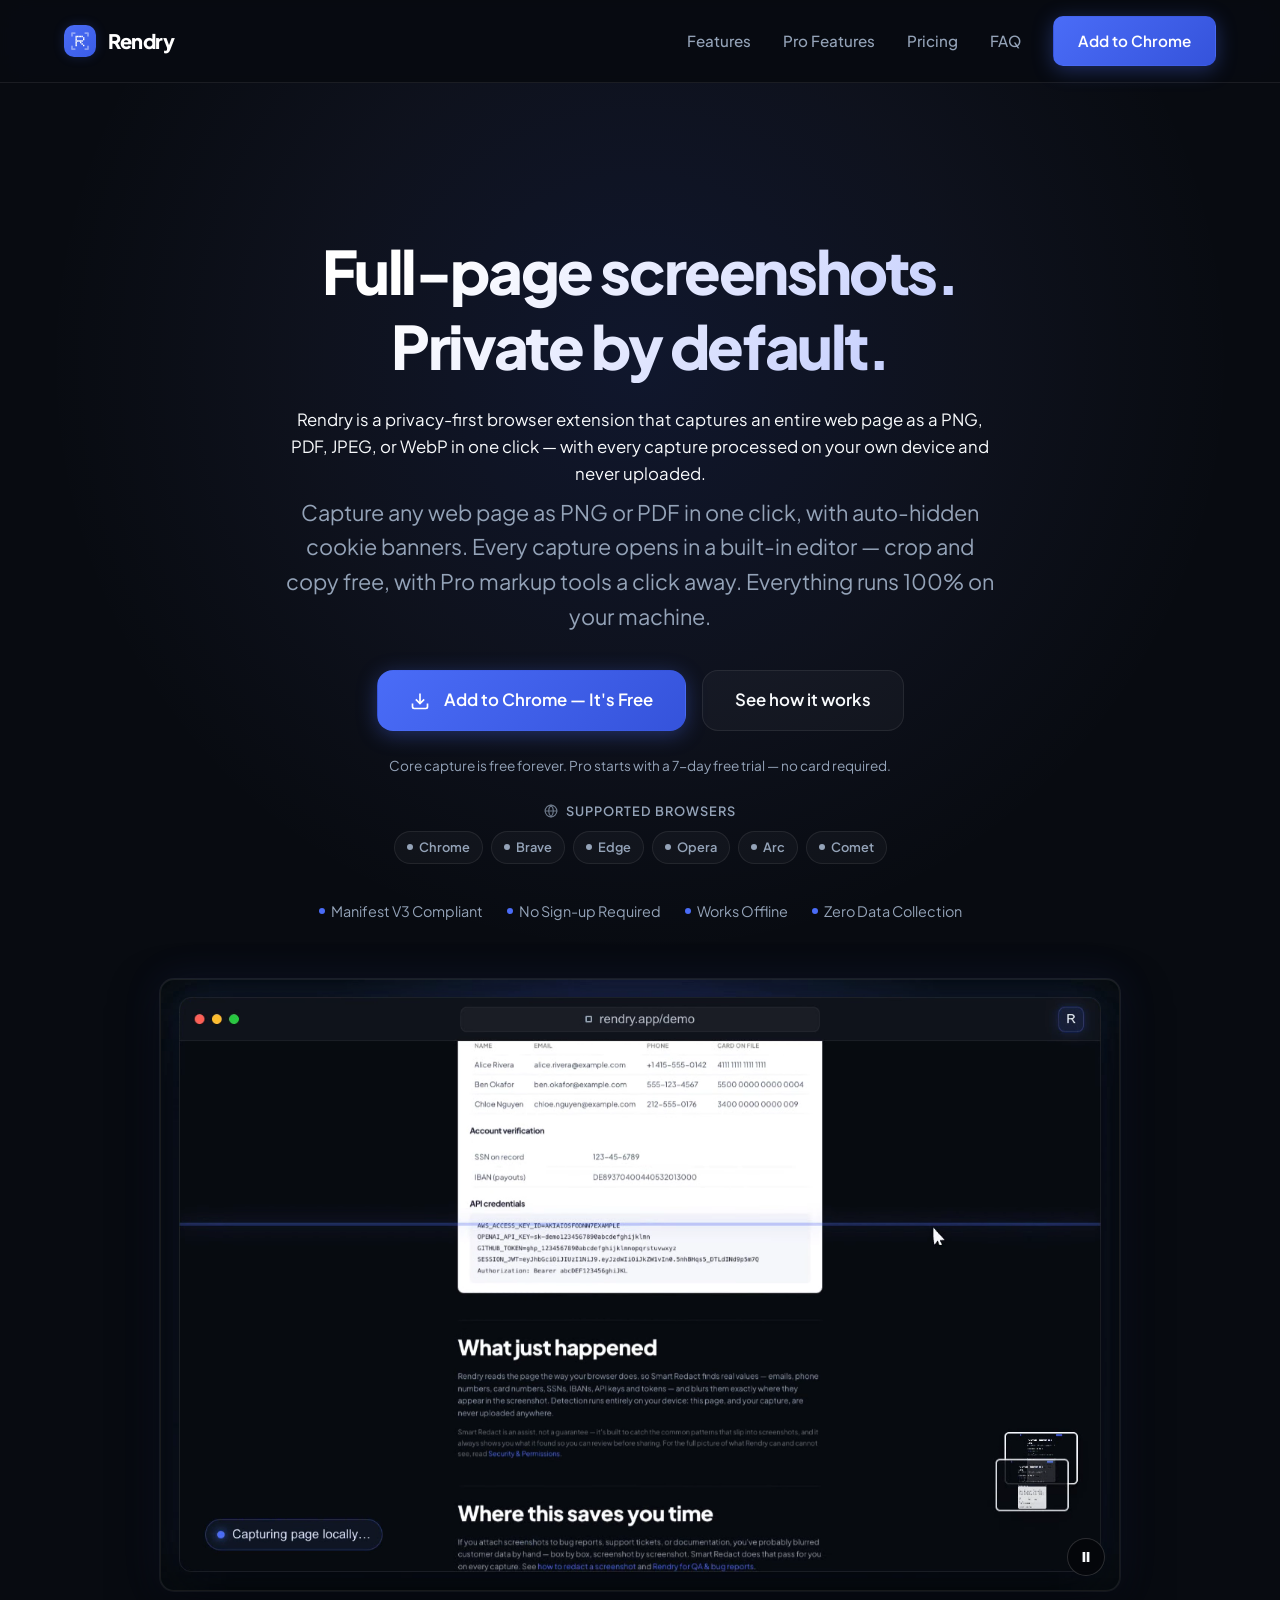
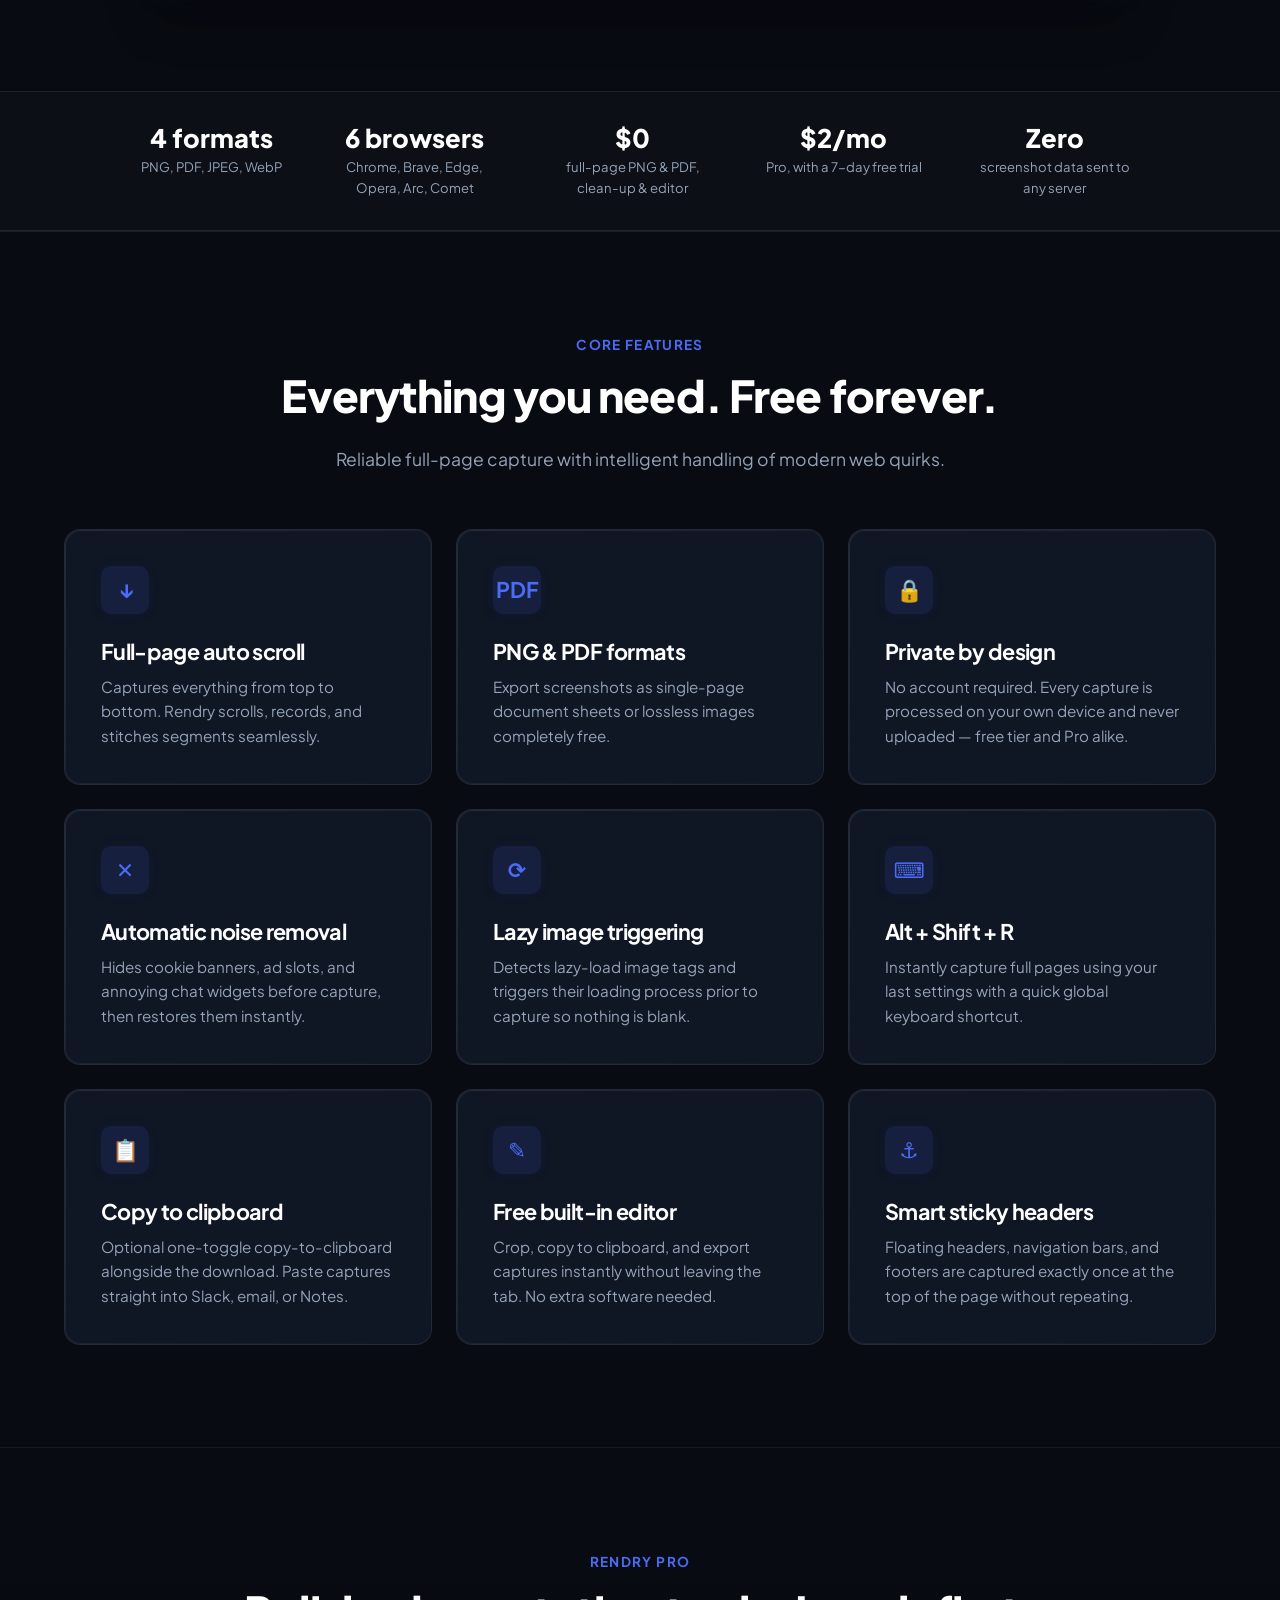
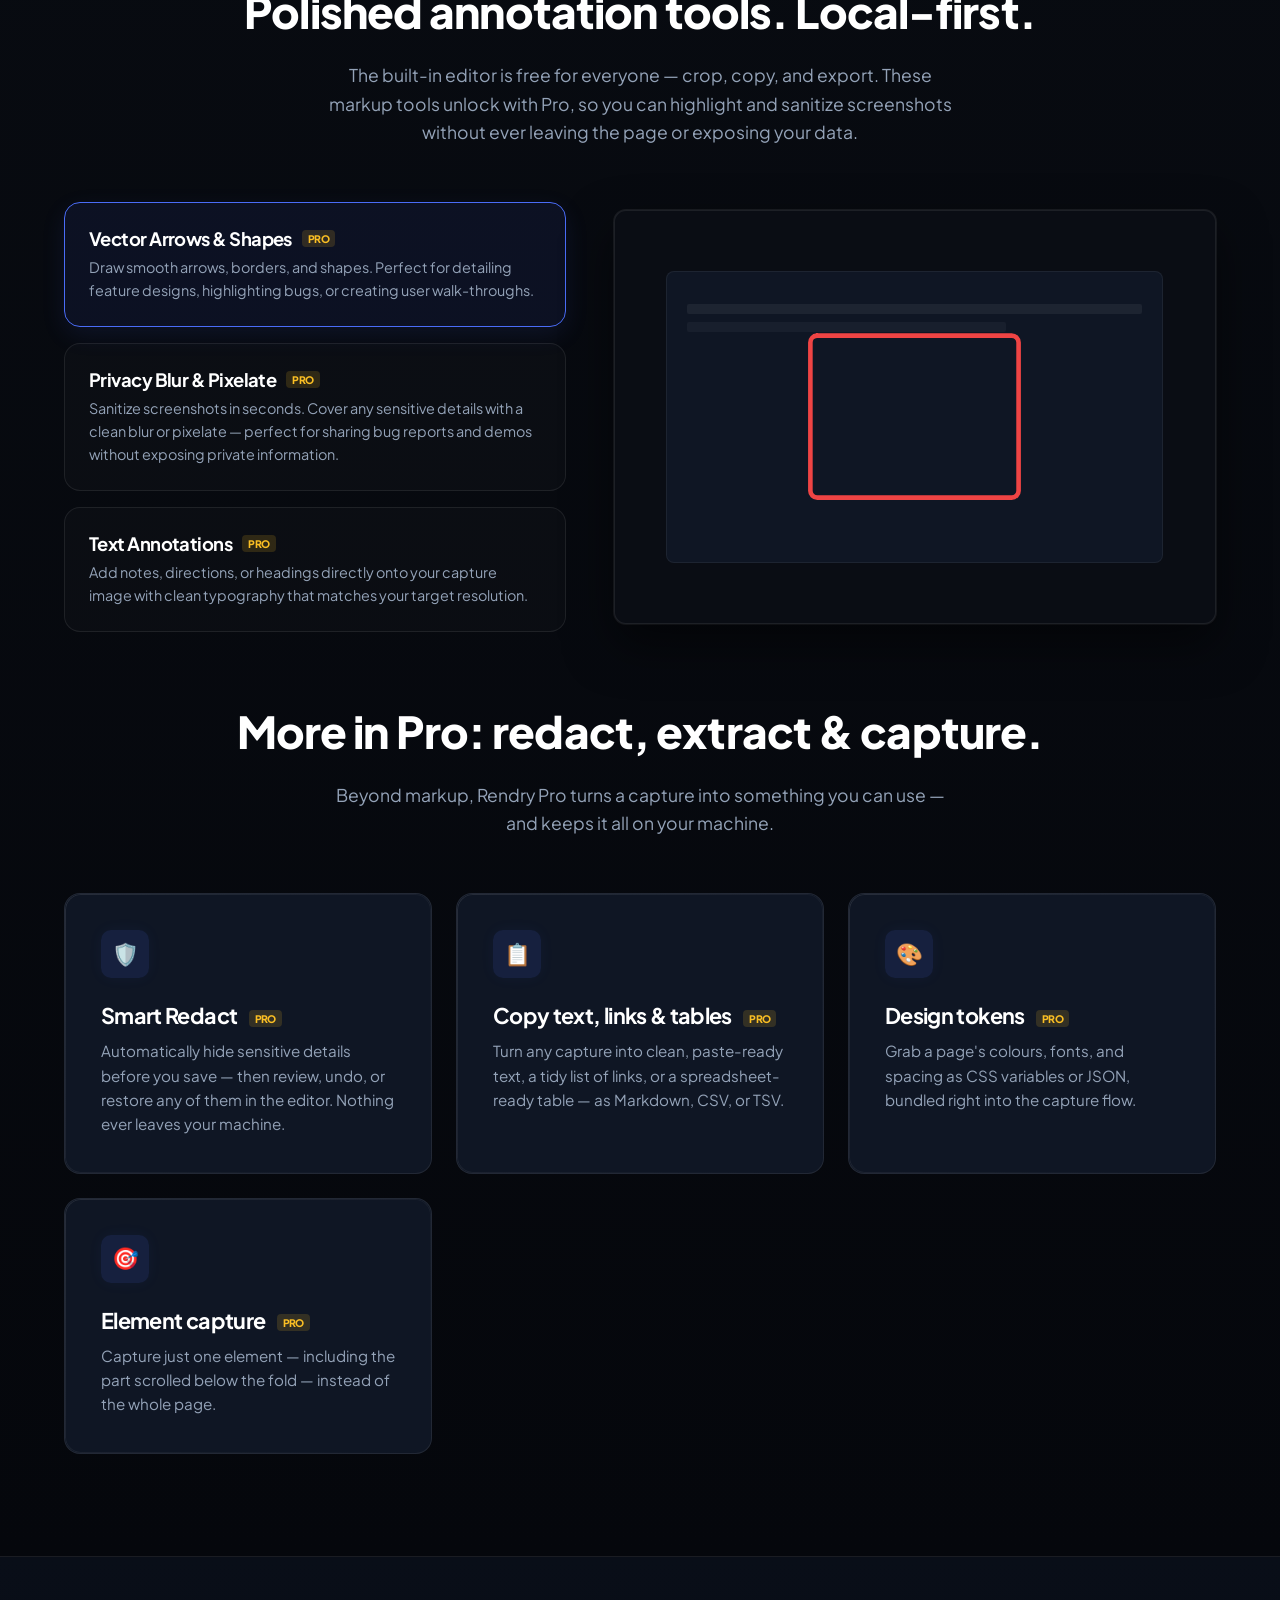
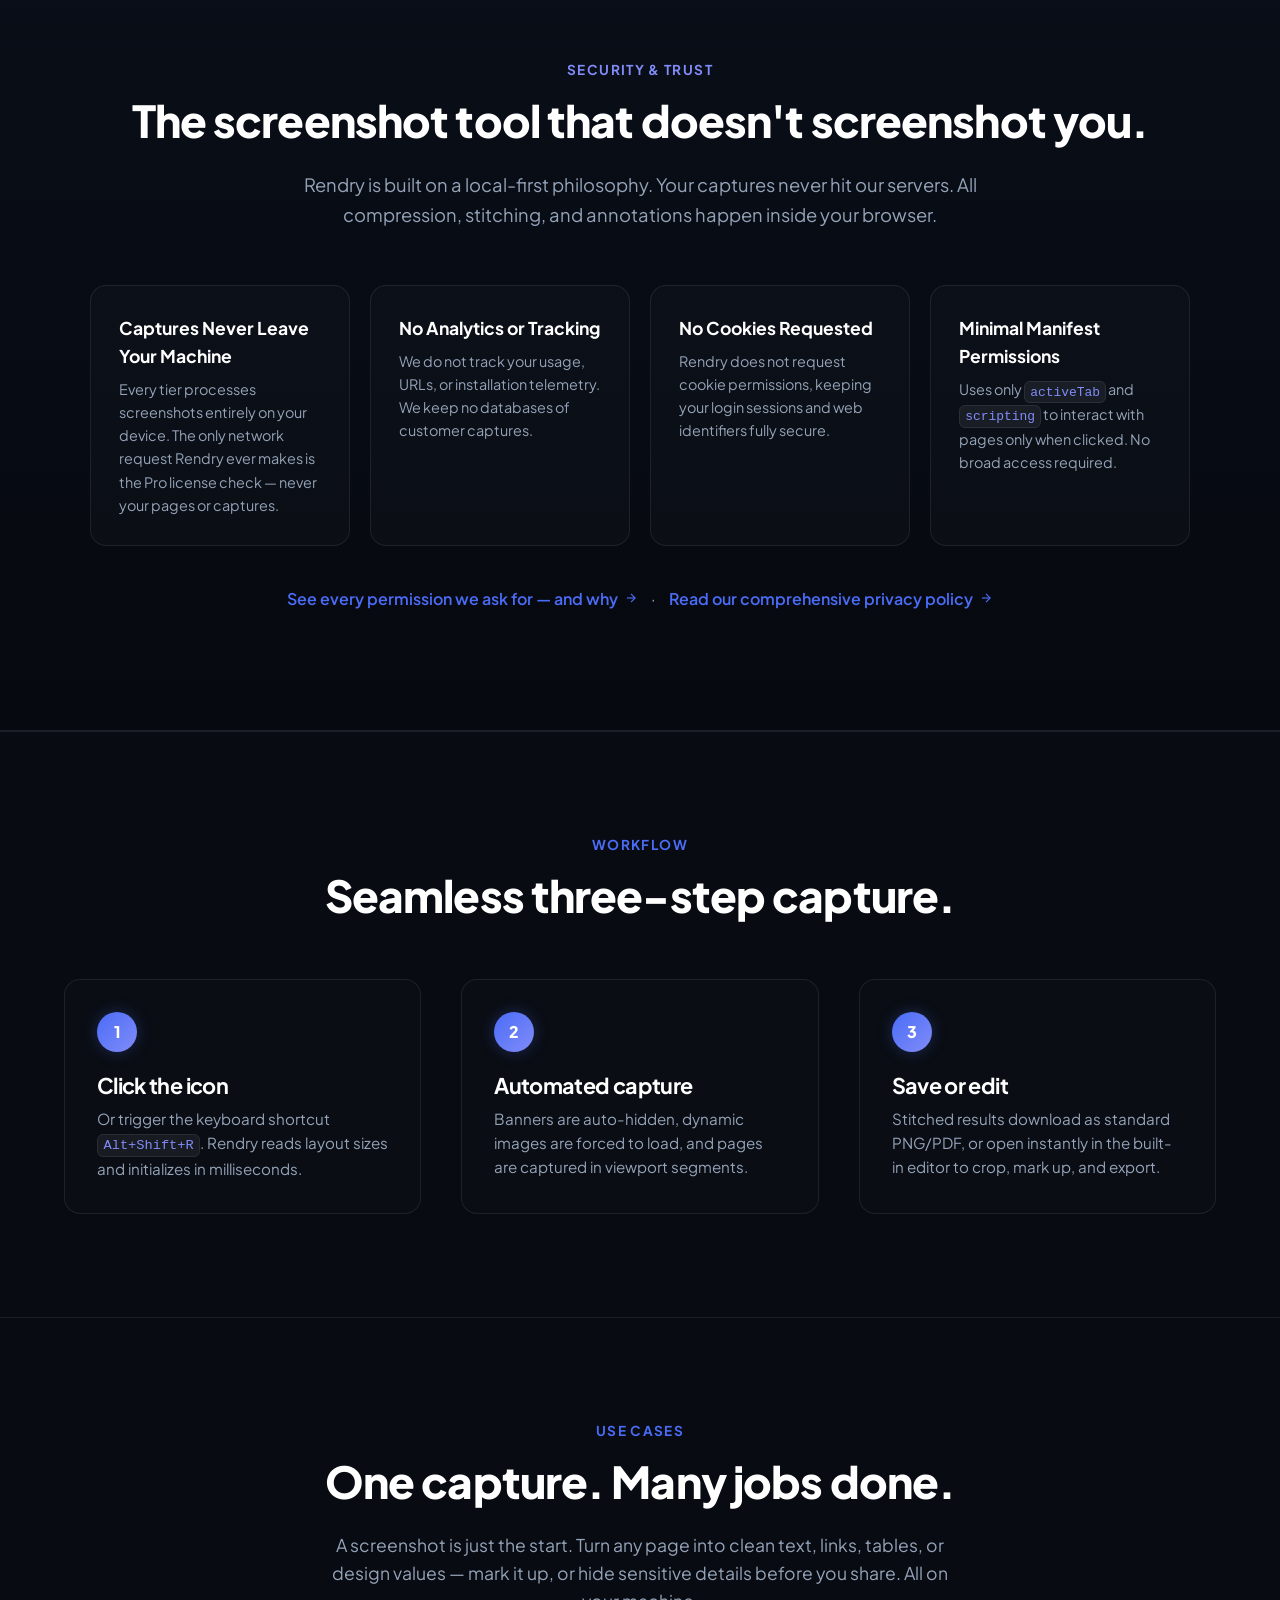
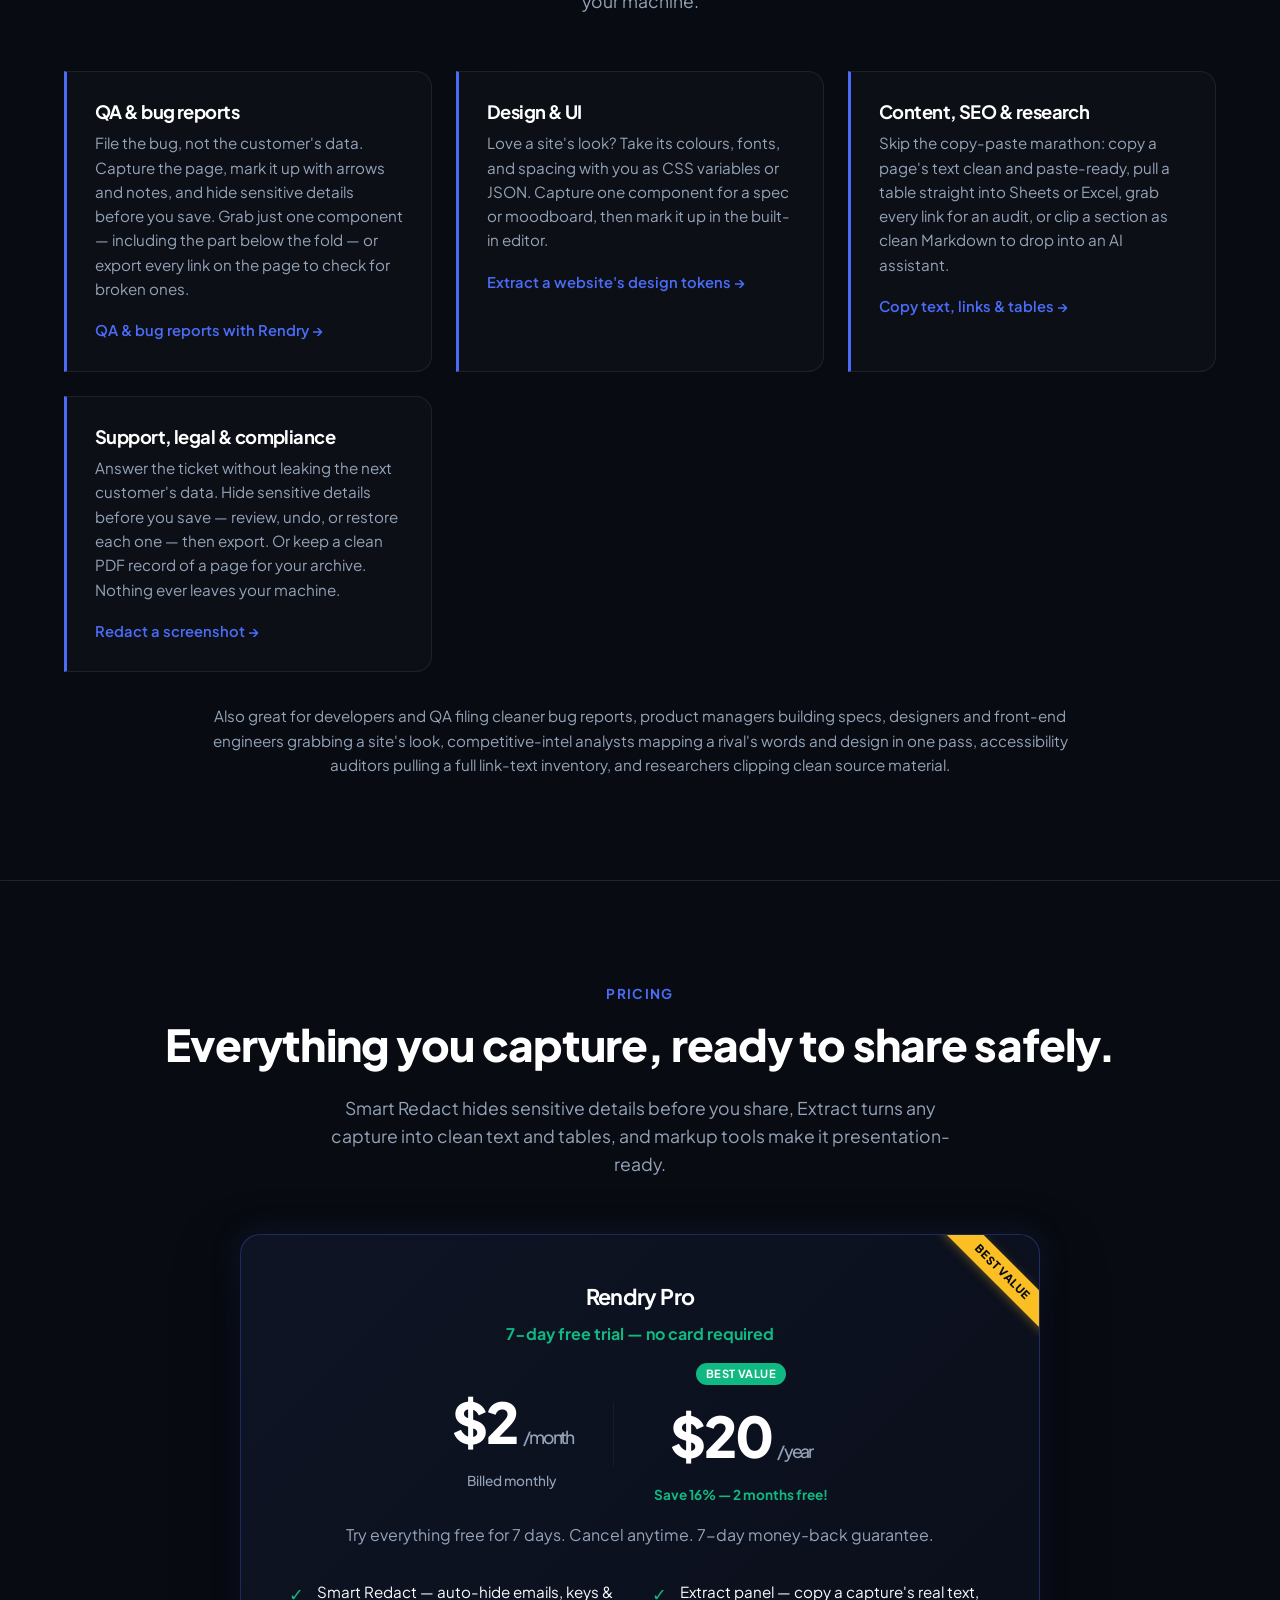
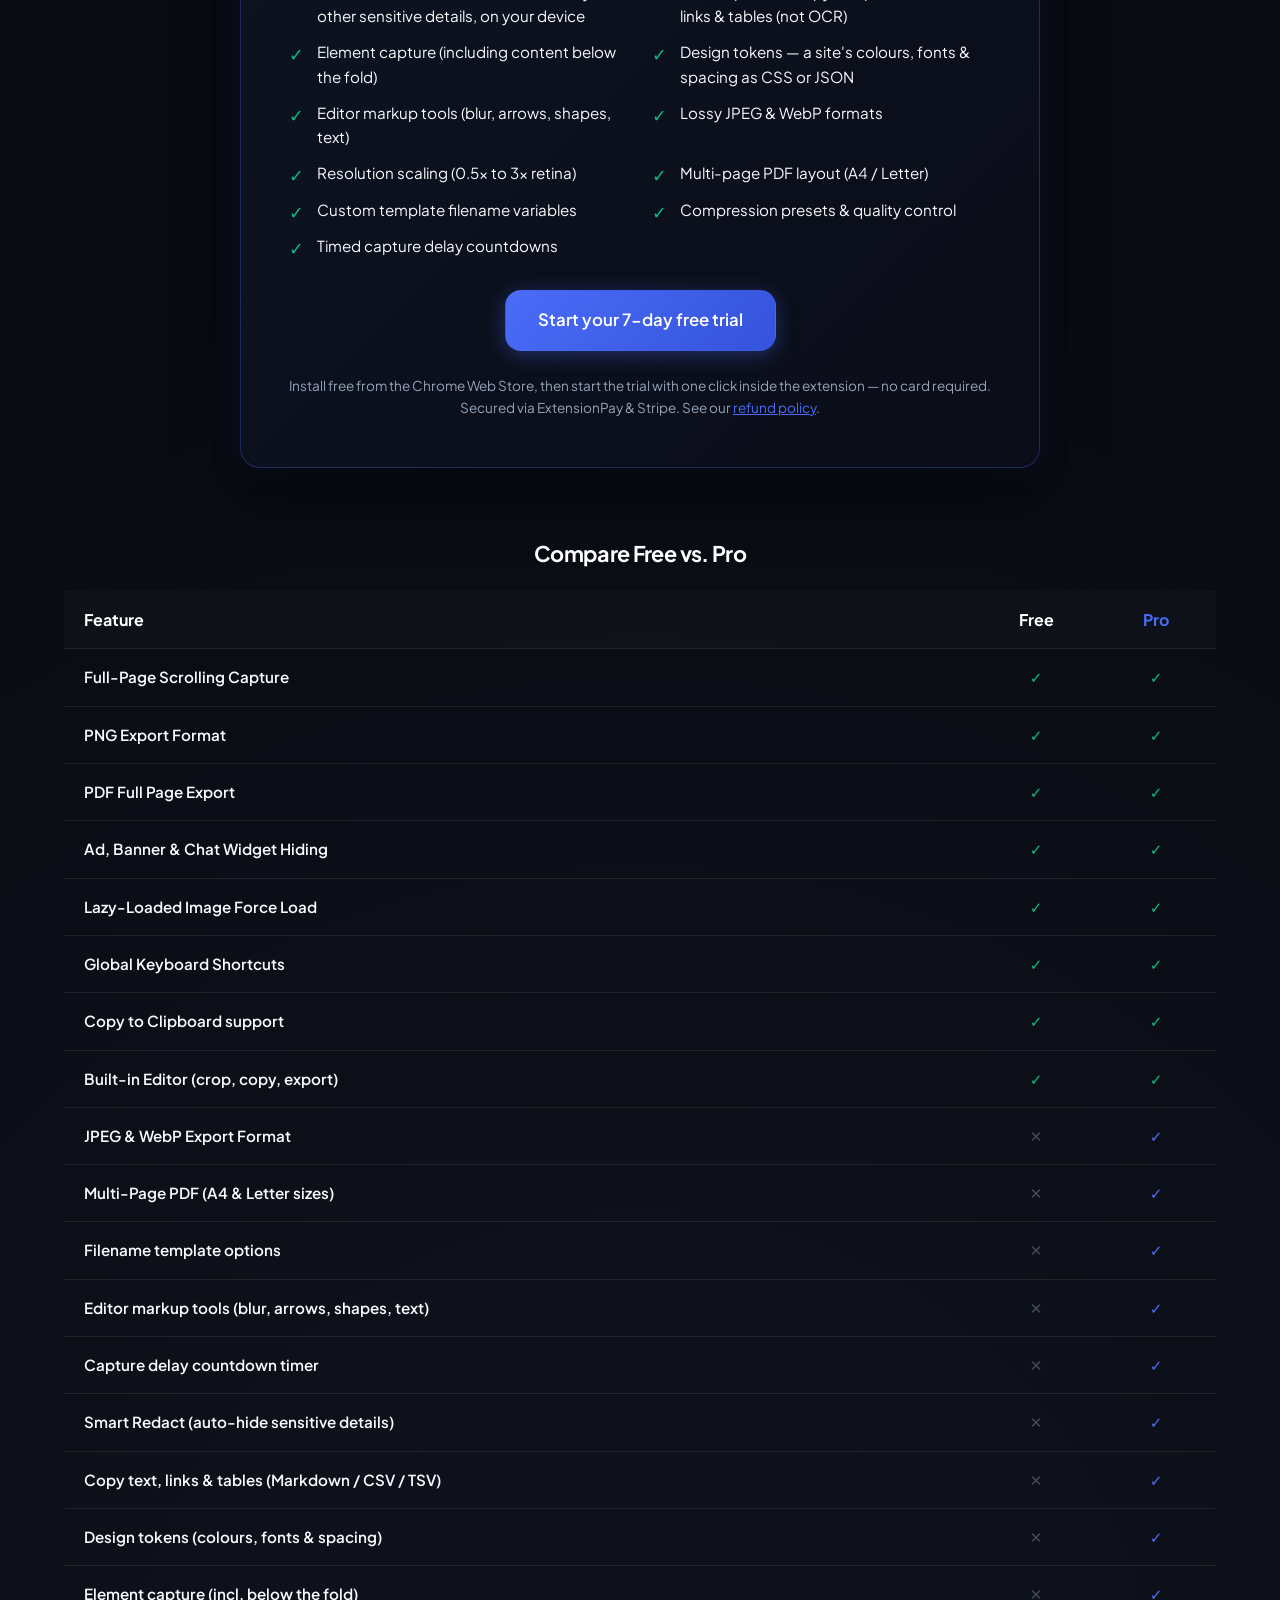
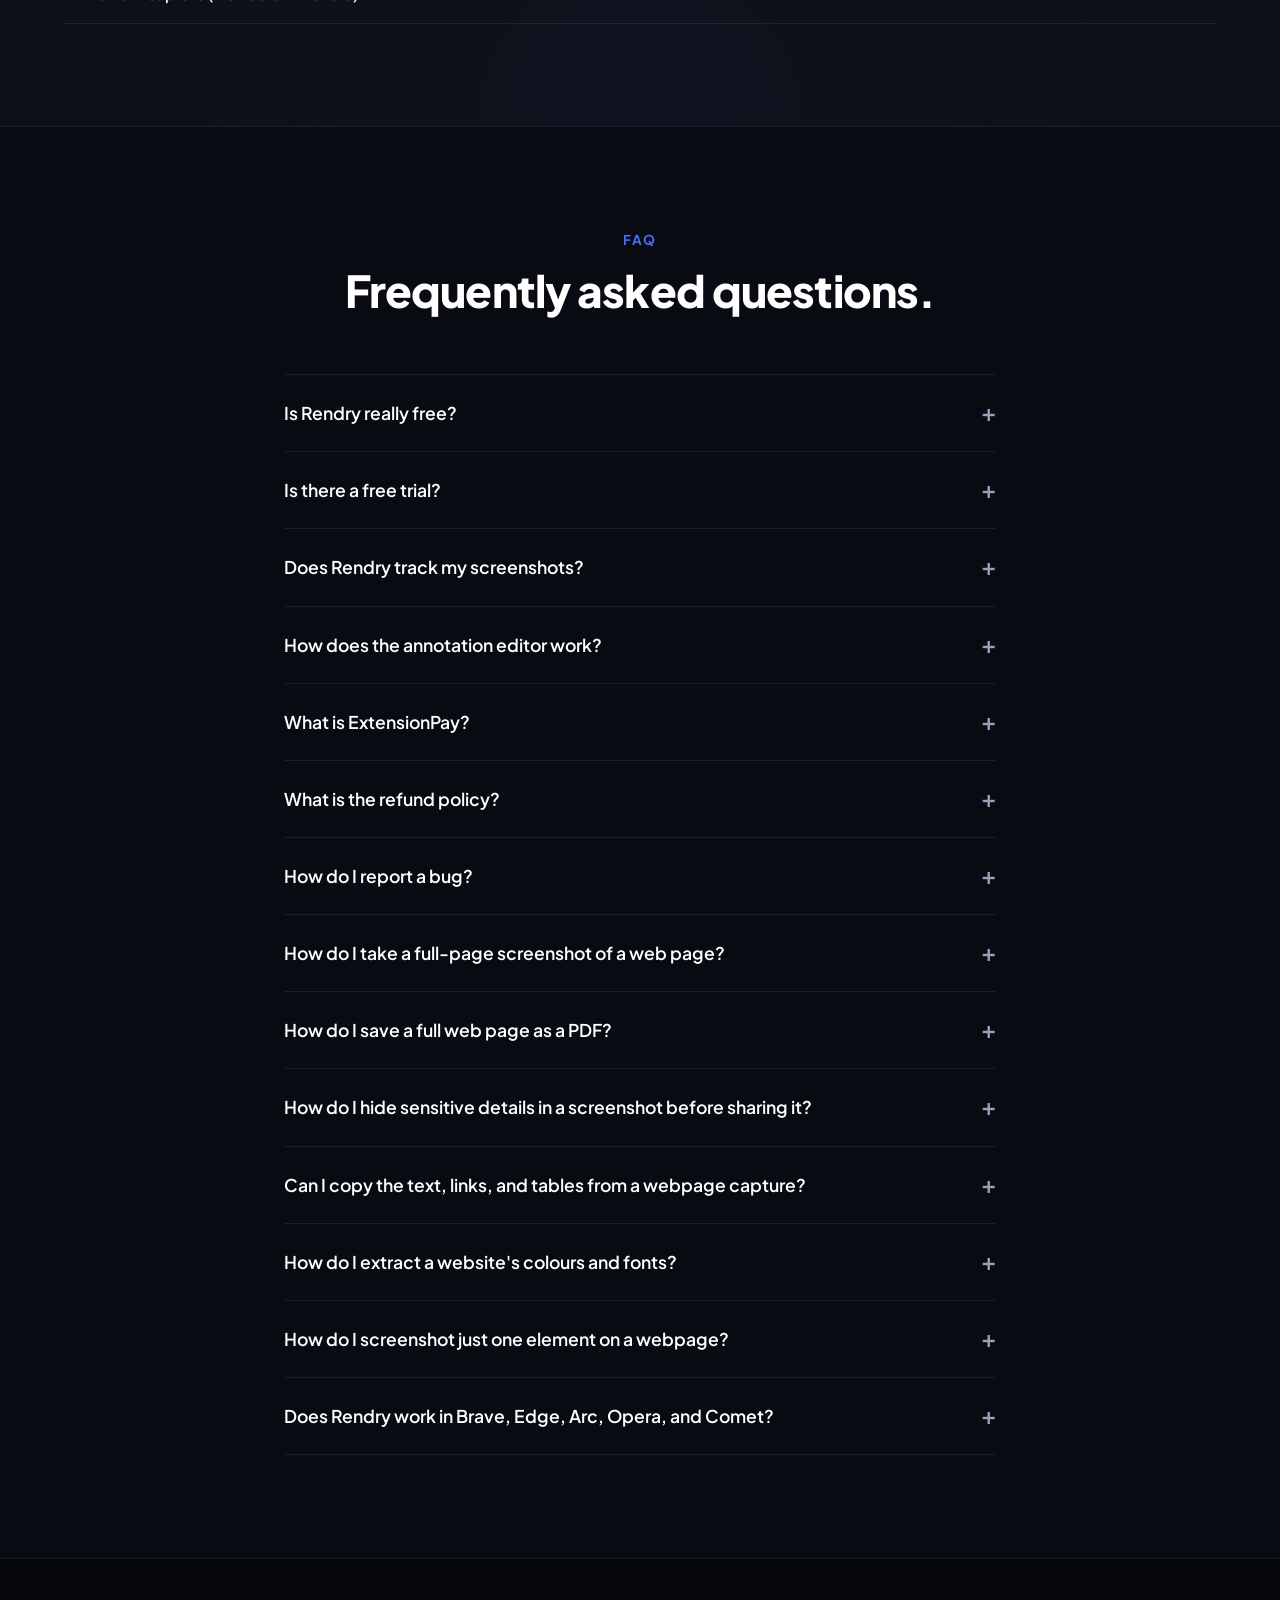
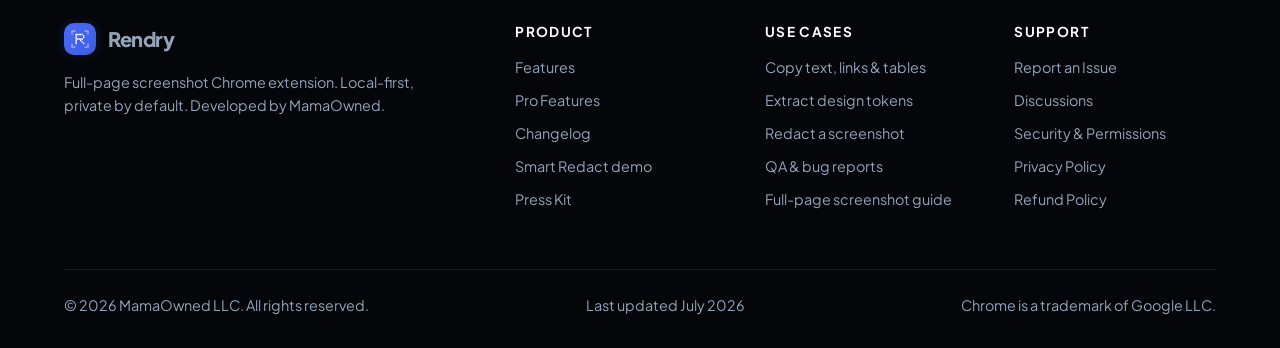
==== commit e69454fc: "Tighten hero media loading" ====
--- a/index.html
+++ b/index.html
@@ -210,9 +210,9 @@
       </div>
 
       <div class="hero-video-frame">
-        <video class="hero-demo-video" autoplay muted loop playsinline preload="metadata" poster="assets/hero-demo-poster.jpg" aria-label="Rendry captures, stitches, and redacts a full webpage">
-          <source src="assets/hero-demo.webm" type="video/webm">
-          <source src="assets/hero-demo.mp4" type="video/mp4">
+        <video class="hero-demo-video" autoplay muted loop playsinline preload="none" poster="assets/hero-demo.e9006c2f.jpg" aria-label="Rendry captures, stitches, and redacts a full webpage">
+          <source data-src="assets/hero-demo.98cb67c1.webm" type="video/webm">
+          <source data-src="assets/hero-demo.b1e7b0ff.mp4" type="video/mp4">
         </video>
         <button class="hero-demo-toggle" type="button" aria-label="Pause hero animation">Ⅱ</button>
       </div>
@@ -783,16 +783,53 @@
 document.addEventListener('DOMContentLoaded', () => {
   const heroVideo = document.querySelector('.hero-demo-video');
   const heroToggle = document.querySelector('.hero-demo-toggle');
-
-  heroToggle?.addEventListener('click', () => {
+  const heroSources = [...heroVideo.querySelectorAll('source[data-src]')];
+  const motionPreference = window.matchMedia('(prefers-reduced-motion: reduce)');
+
+  function updateHeroToggle() {
+    const isPlaying = !heroVideo.paused;
+    heroToggle.textContent = isPlaying ? 'Ⅱ' : '▶';
+    heroToggle.setAttribute('aria-label', isPlaying ? 'Pause hero animation' : 'Play hero animation');
+  }
+
+  async function enableHeroVideo() {
+    heroSources.forEach((source) => {
+      source.src = source.dataset.src;
+    });
+    heroVideo.load();
+    try {
+      await heroVideo.play();
+    } catch {
+      updateHeroToggle();
+    }
+  }
+
+  function disableHeroVideo() {
+    heroVideo.pause();
+    heroSources.forEach((source) => source.removeAttribute('src'));
+    heroVideo.load();
+    updateHeroToggle();
+  }
+
+  function applyMotionPreference(event) {
+    if (event.matches) disableHeroVideo();
+    else enableHeroVideo();
+  }
+
+  motionPreference.addEventListener('change', applyMotionPreference);
+  heroVideo.addEventListener('play', updateHeroToggle);
+  heroVideo.addEventListener('pause', updateHeroToggle);
+  applyMotionPreference(motionPreference);
+
+  heroToggle?.addEventListener('click', async () => {
     if (heroVideo.paused) {
-      heroVideo.play();
-      heroToggle.textContent = 'Ⅱ';
-      heroToggle.setAttribute('aria-label', 'Pause hero animation');
+      try {
+        await heroVideo.play();
+      } catch {
+        updateHeroToggle();
+      }
     } else {
       heroVideo.pause();
-      heroToggle.textContent = '▶';
-      heroToggle.setAttribute('aria-label', 'Play hero animation');
     }
   });
 
--- a/styles.css
+++ b/styles.css
@@ -388,7 +388,7 @@
   z-index: 10;
   border: 1px solid var(--border-color);
   border-radius: 14px;
-  background: var(--bg-darker) url('assets/hero-demo-poster.jpg') center / cover no-repeat;
+  background: var(--bg-darker) url('assets/hero-demo.e9006c2f.jpg') center / cover no-repeat;
   box-shadow: var(--shadow-lg), 0 0 40px rgba(74, 108, 247, 0.1);
 }
 .hero-demo-video {
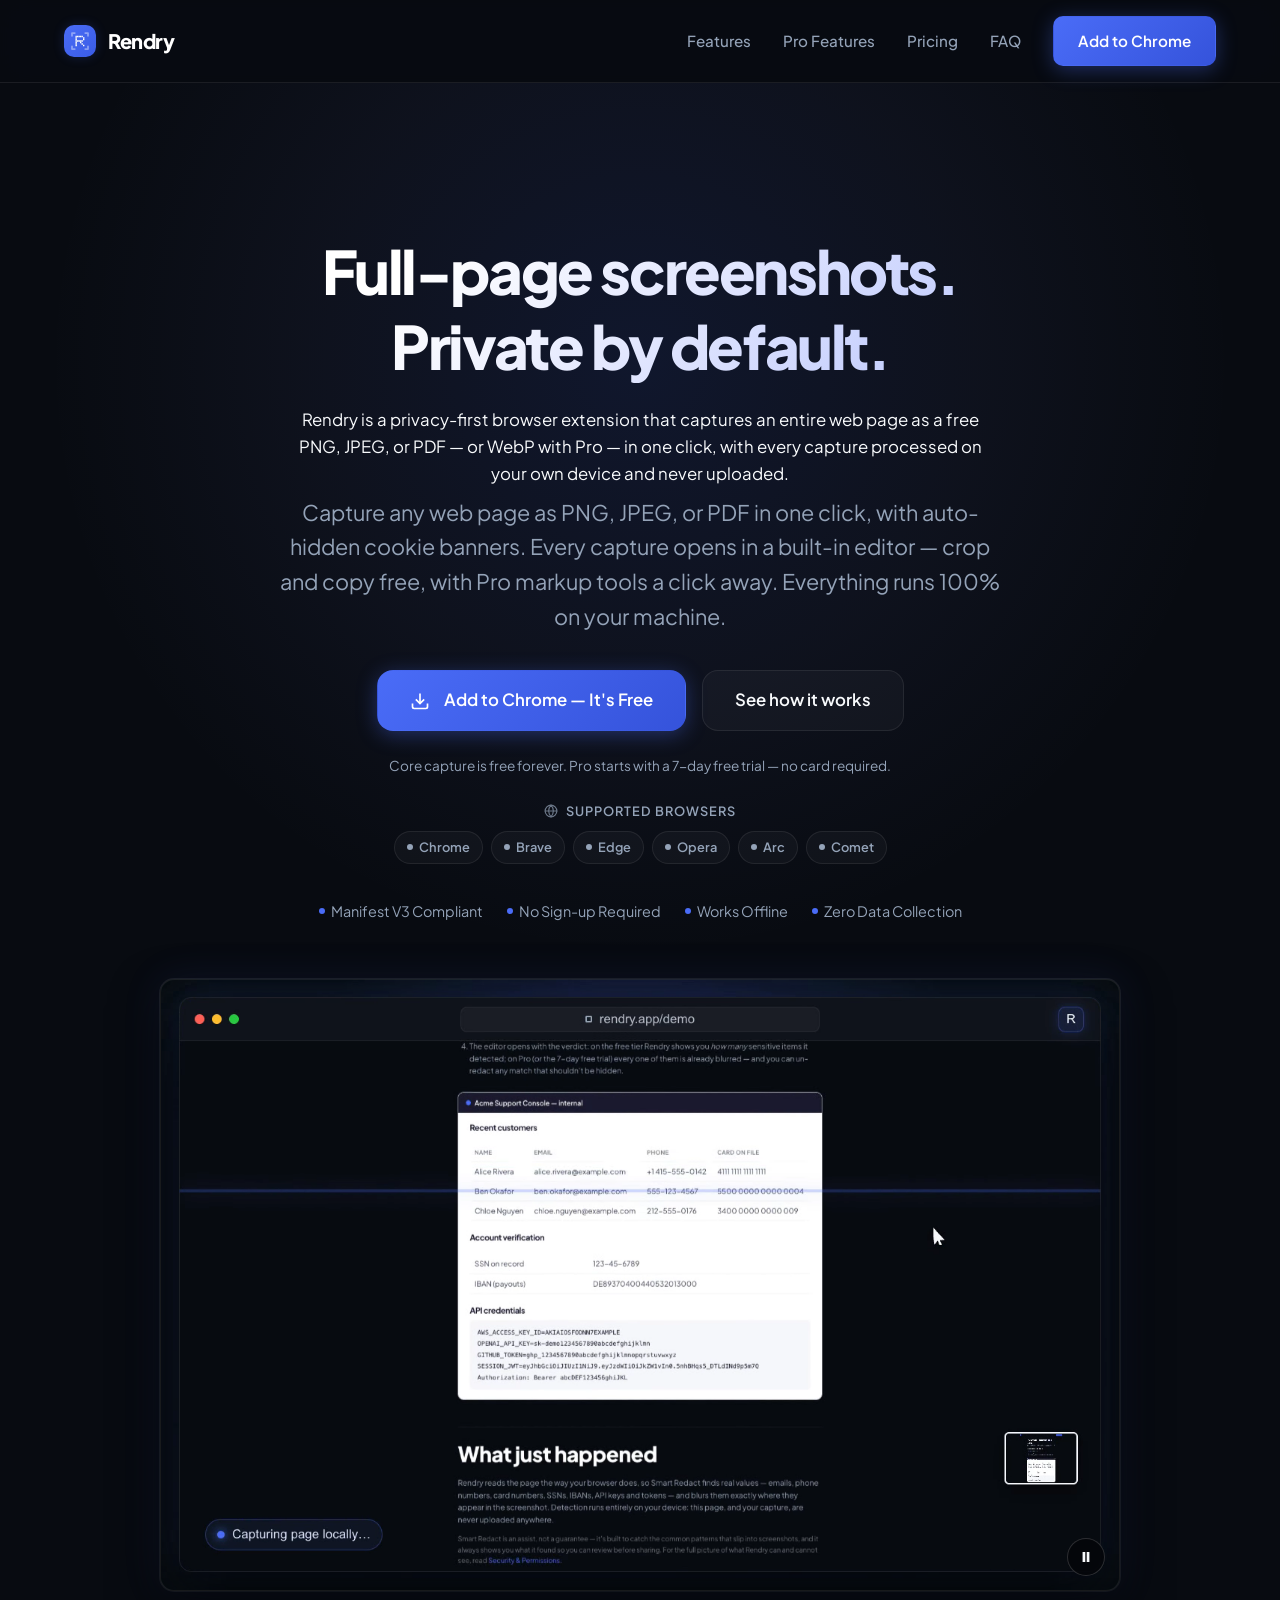
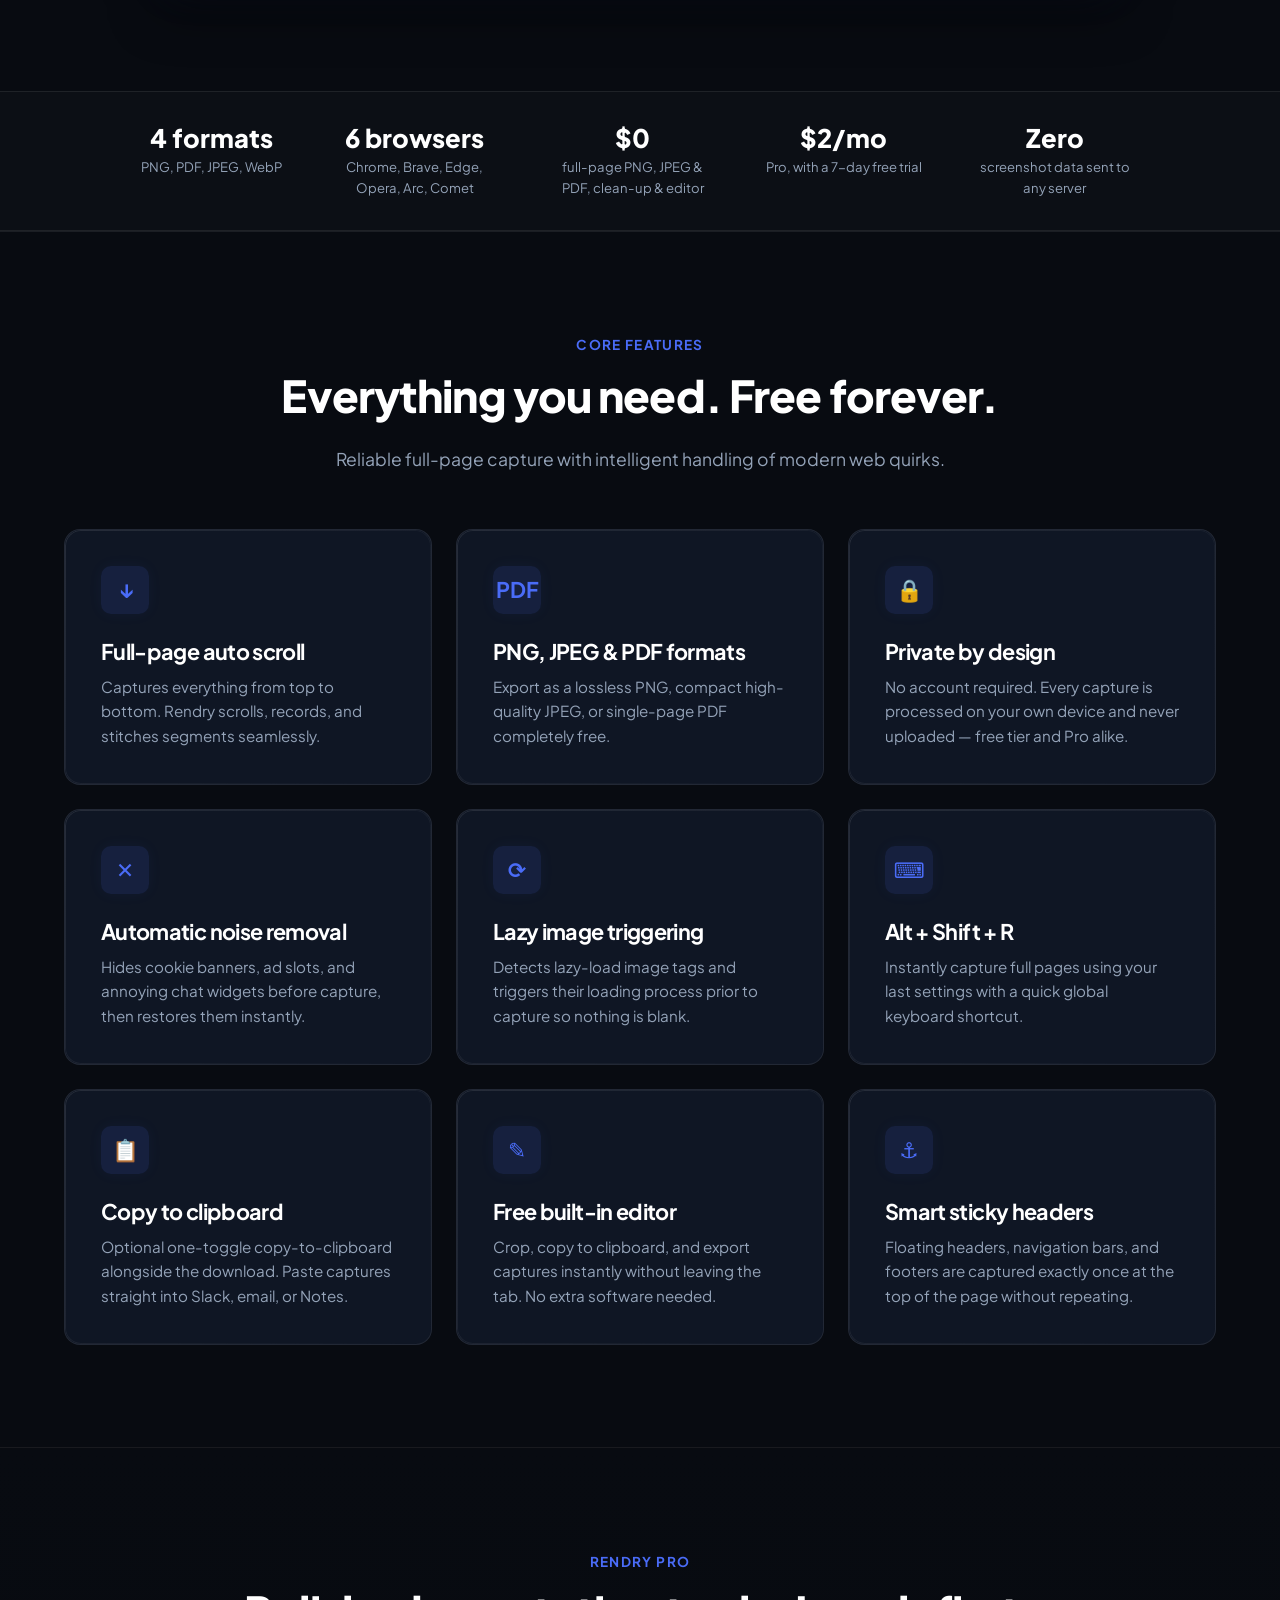
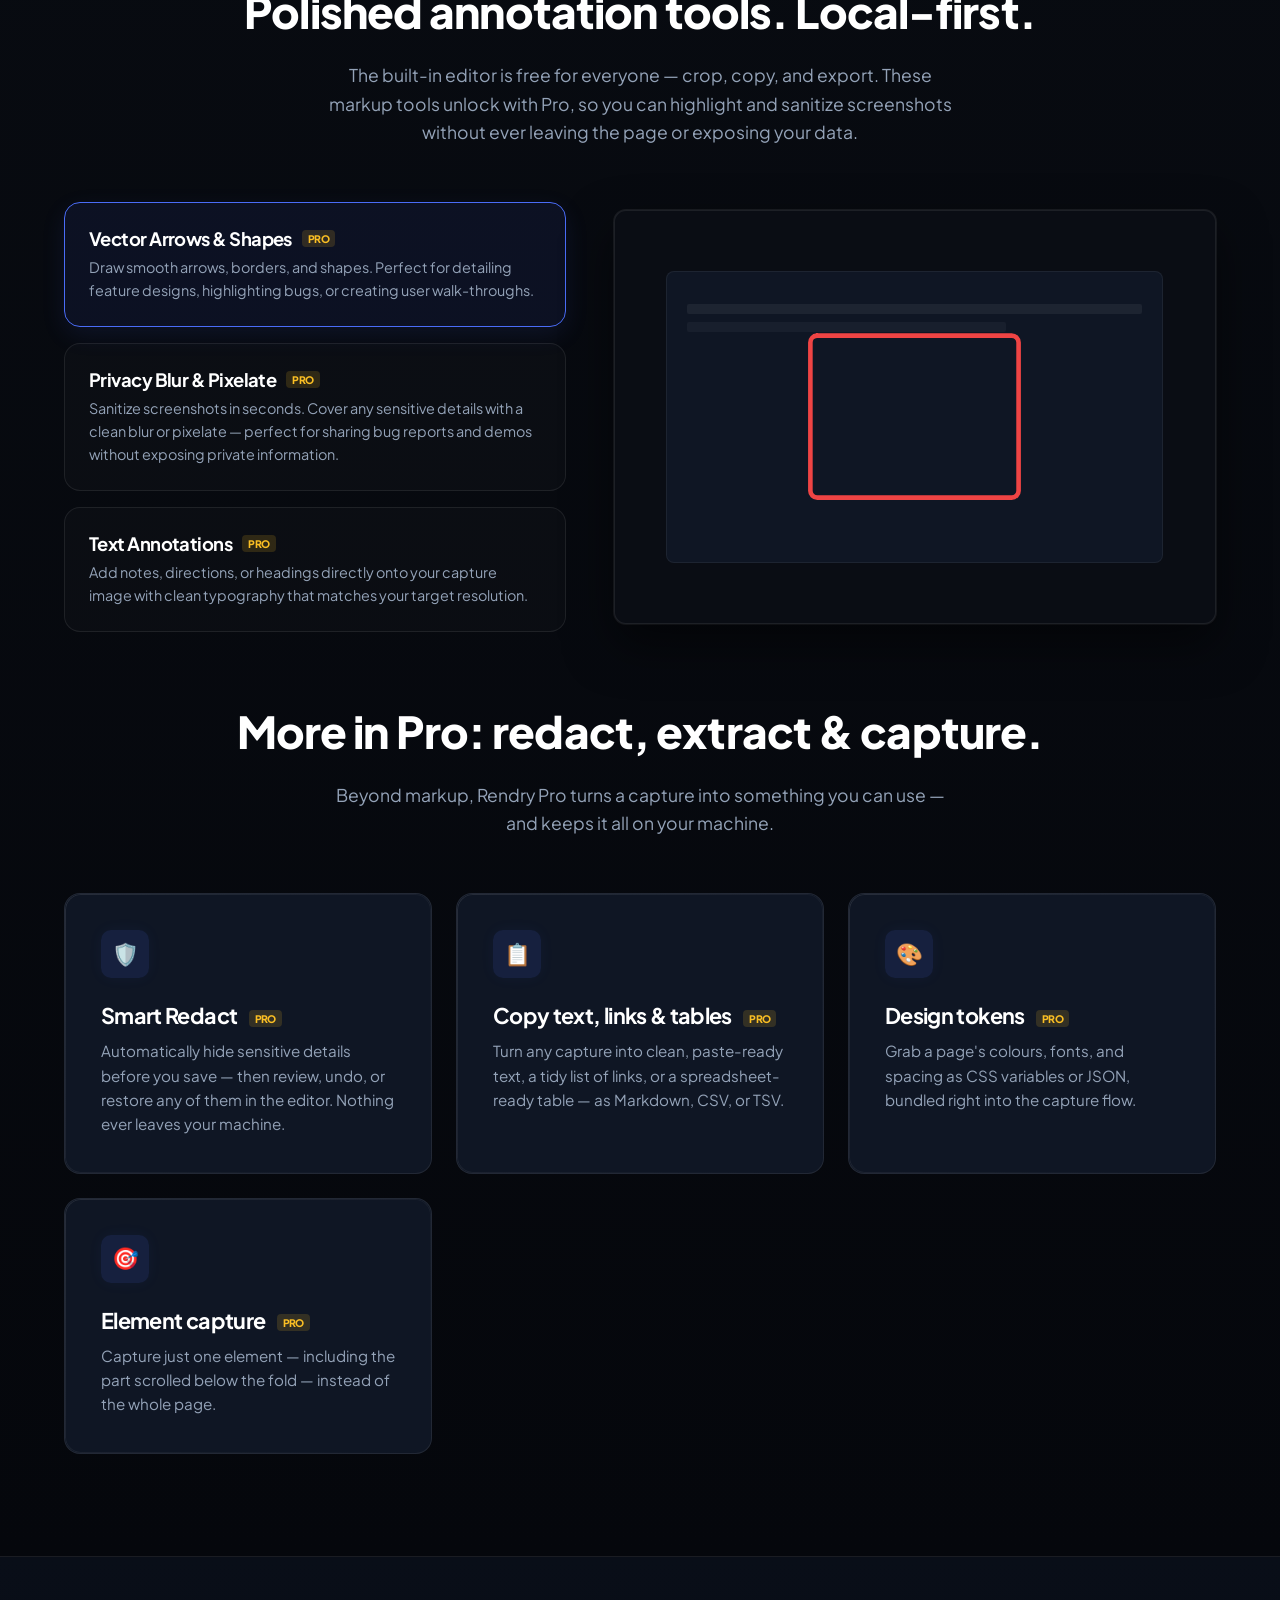
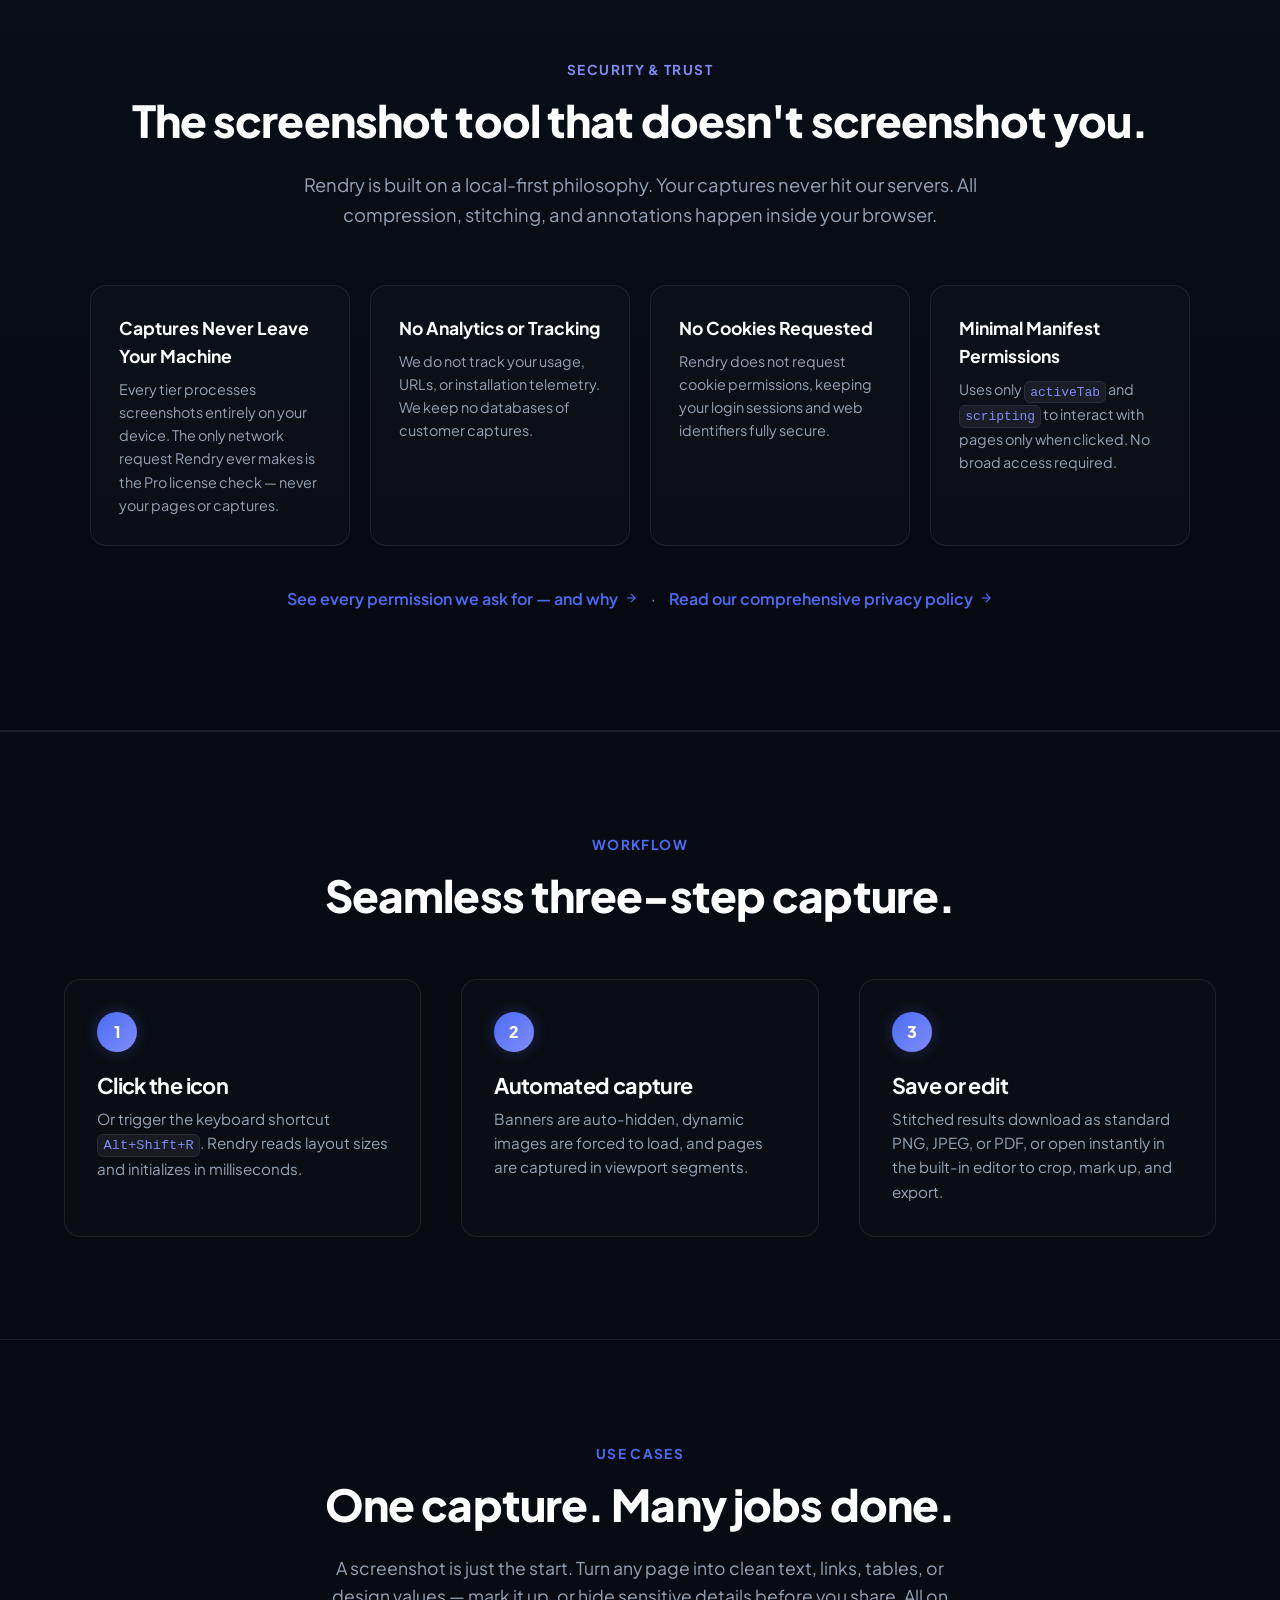
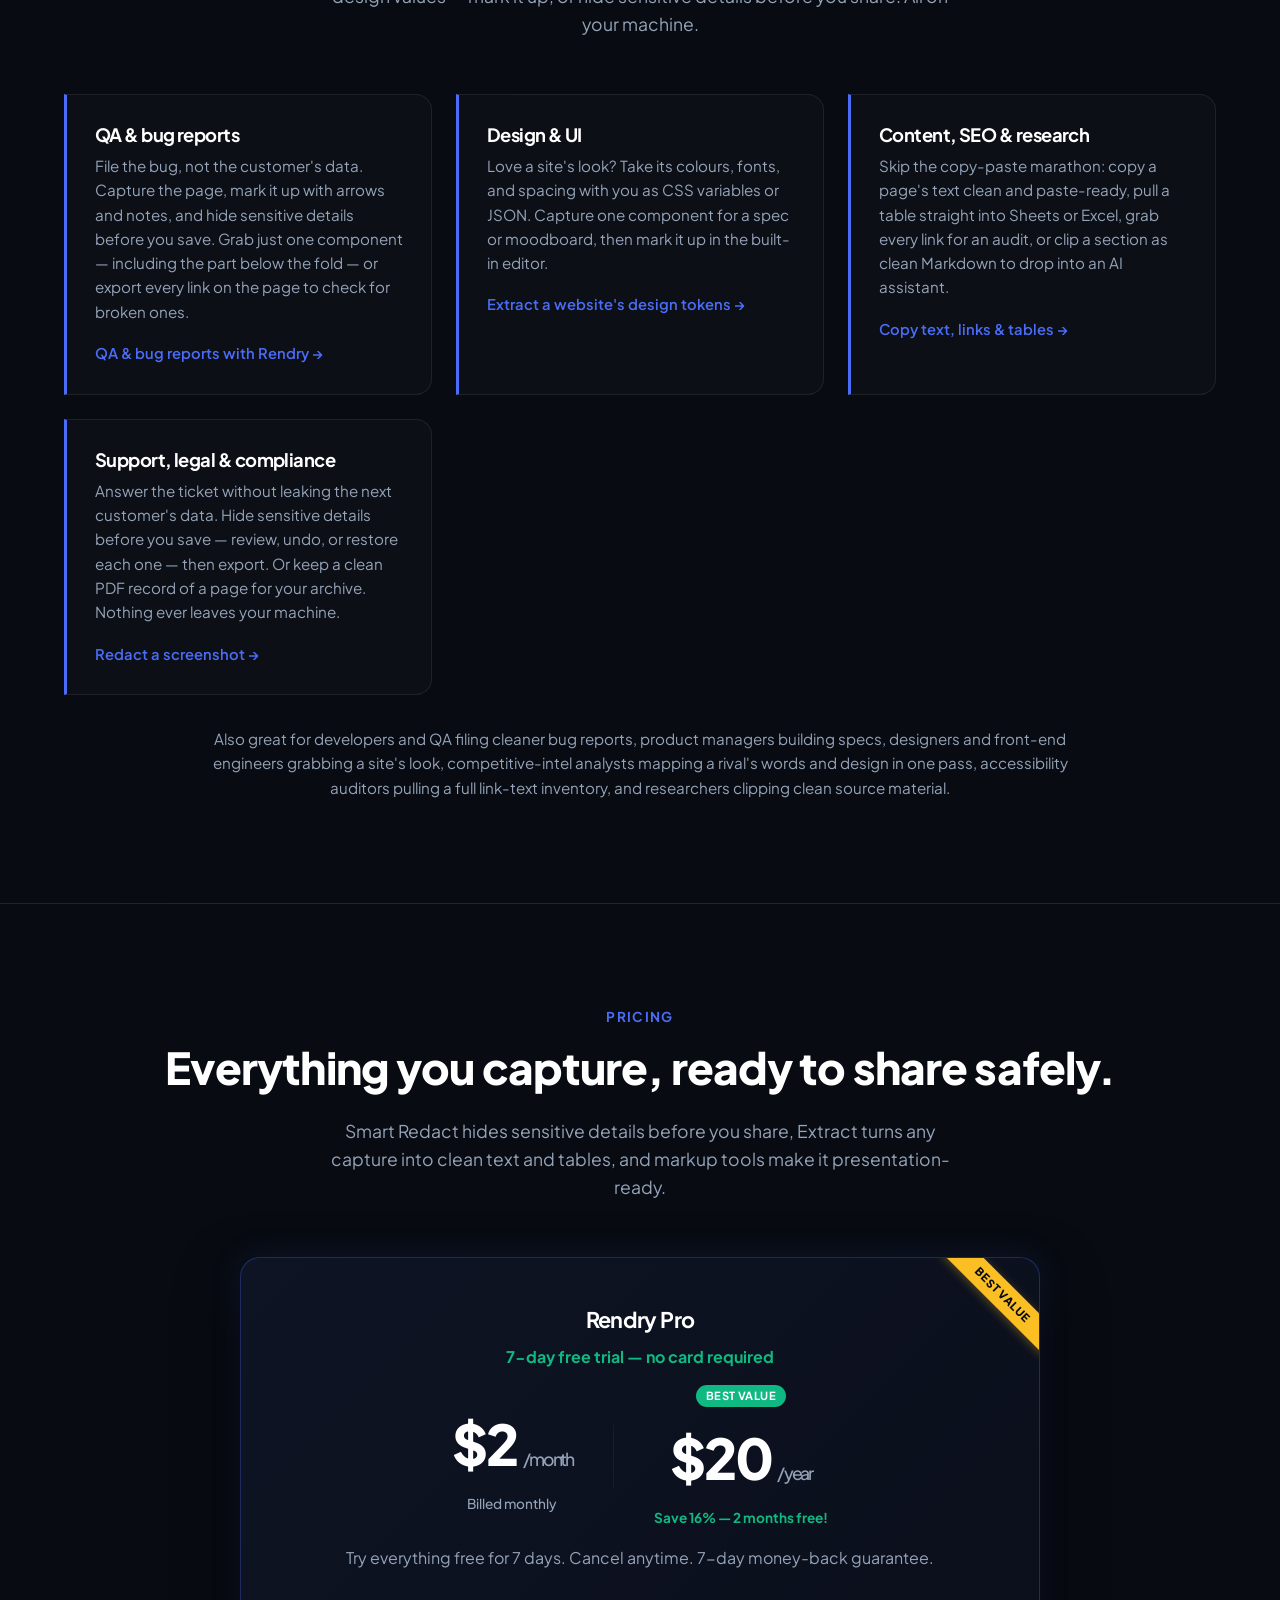
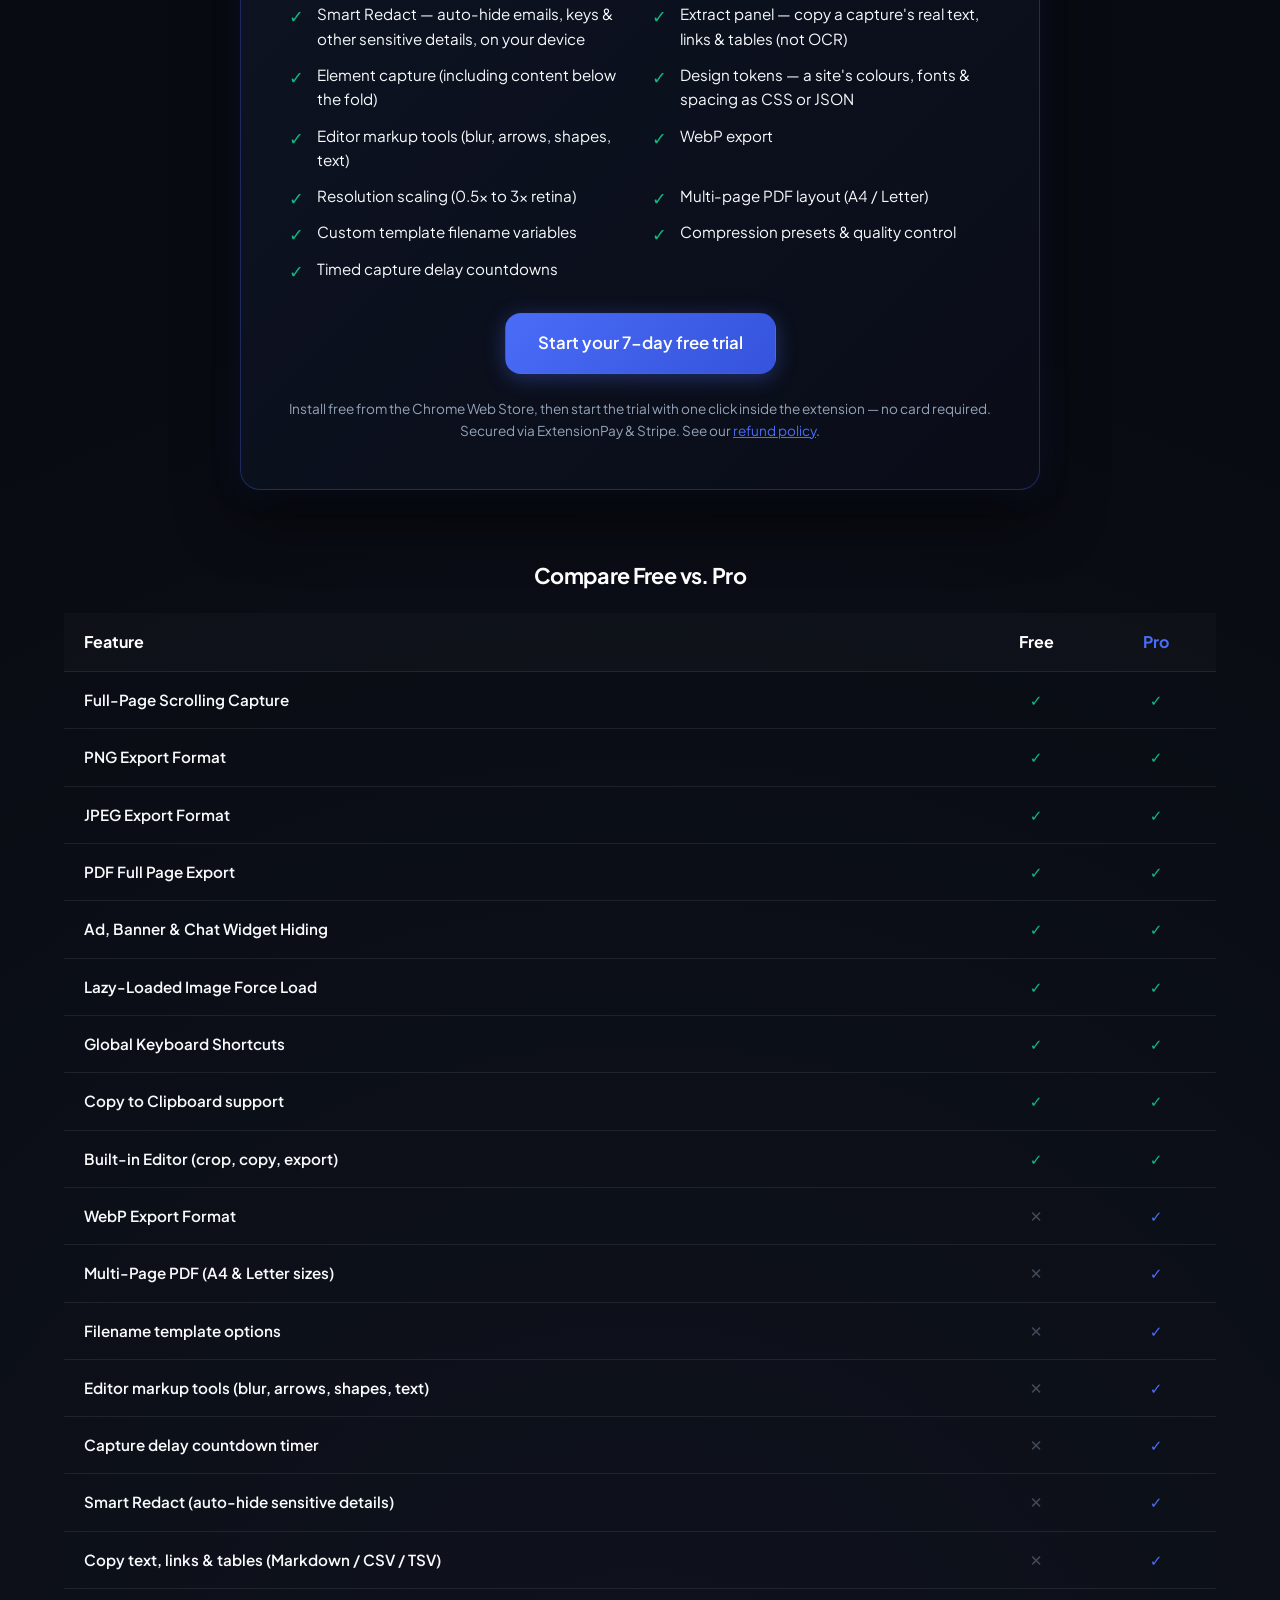
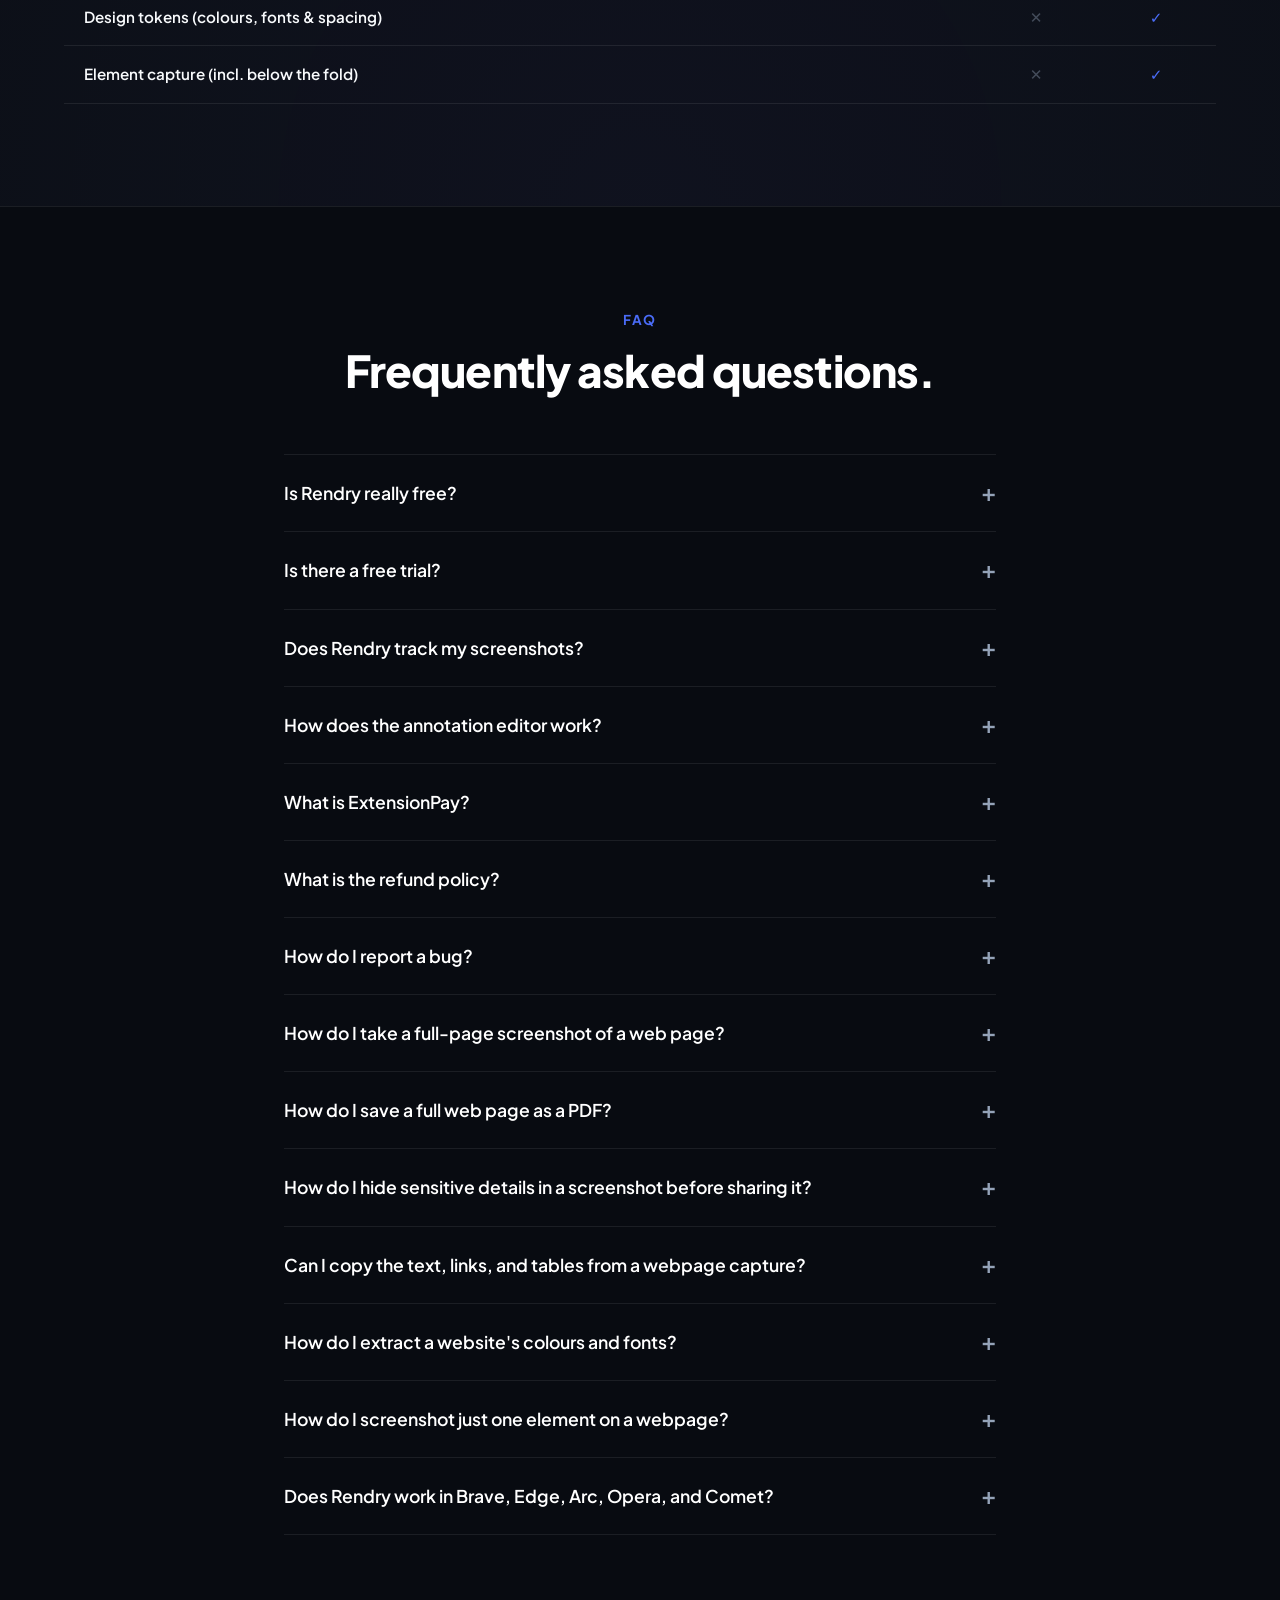
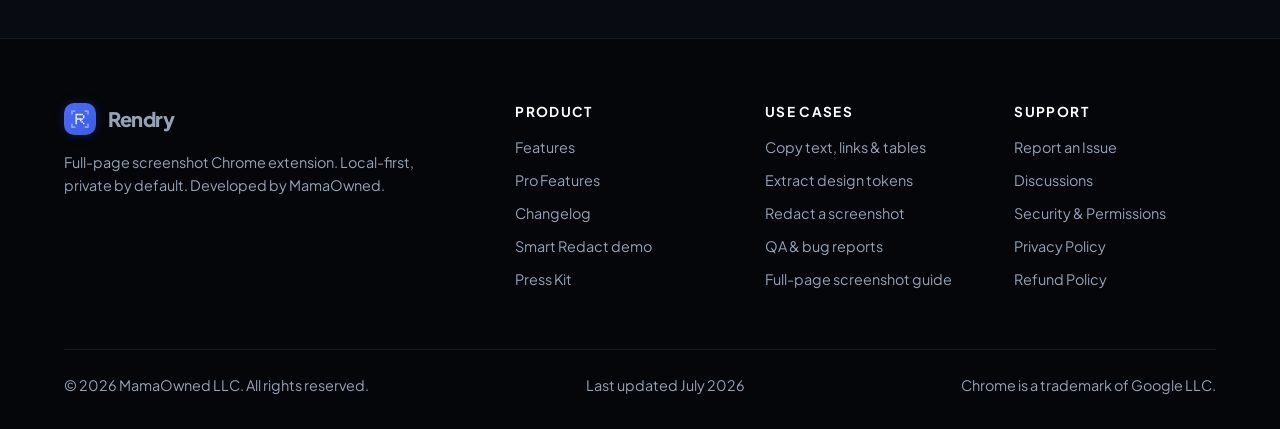
==== commit 894a52fa: "Merge remote-tracking branch 'origin/main' into codex/hero-product-demo # Conflicts: #	index.html" ====
--- a/index.html
+++ b/index.html
@@ -4,12 +4,12 @@
 <meta charset="utf-8">
 <meta name="viewport" content="width=device-width, initial-scale=1">
 <title>Rendry — Private Full-Page Screenshots (PNG, PDF, JPEG, WebP)</title>
-<meta name="description" content="Capture any full web page in one click as PNG, PDF, JPEG, or WebP — free, no watermark, no signup. Mark it up, hide sensitive details before you save, or copy a page's text, links, and tables. Everything runs on your machine. Works in Chrome, Brave, Edge, Opera, Arc, and Comet.">
+<meta name="description" content="Capture any full web page in one click as PNG, JPEG, or PDF — free, no watermark, no signup. Pro adds WebP and advanced editing. Everything runs on your machine. Works in Chrome, Brave, Edge, Opera, Arc, and Comet.">
 <meta name="theme-color" content="#4A6CF7">
 
 <!-- Open Graph / social preview -->
 <meta property="og:title" content="Rendry — Private Full-Page Screenshots (PNG, PDF, JPEG, WebP)">
-<meta property="og:description" content="Full-page screenshots as PNG, PDF, JPEG, or WebP — free, no watermark. Mark up a capture, hide sensitive details before you save, or copy its text, links, and tables. Everything runs on your machine.">
+<meta property="og:description" content="Free full-page screenshots as PNG, JPEG, or PDF — no watermark. Pro adds WebP, markup, redaction, and extraction. Everything runs on your machine.">
 <meta property="og:type" content="website">
 <meta property="og:url" content="https://rendry.app/">
 <meta property="og:image" content="https://rendry.app/assets/og-image.jpg">
@@ -28,7 +28,7 @@
   "name": "Rendry",
   "applicationCategory": "BrowserApplication",
   "operatingSystem": "Chrome, Brave, Edge, Opera, Arc, Comet",
-  "softwareVersion": "1.4.0",
+  "softwareVersion": "1.4.2",
   "description": "Privacy-first full-page screenshot browser extension. Capture entire web pages as PNG, PDF, JPEG, or WebP. Smart Redact automatically hides sensitive details; copy clean text, links, and tables from a capture. Screenshots never leave your machine.",
   "url": "https://rendry.app/",
   "downloadUrl": "https://chromewebstore.google.com/detail/rendry/naobjfpheeabjhmmjhoabikmejgnfejn",
@@ -51,7 +51,7 @@
     "description": "Free tier included. Rendry Pro is $2/month or $20/year and starts with a 7-day free trial — no card required."
   },
   "datePublished": "2025-04-19",
-  "dateModified": "2026-06-28",
+  "dateModified": "2026-07-19",
   "creator": { "@id": "https://rendry.app/#organization" },
   "publisher": { "@id": "https://rendry.app/#organization" }
 }
@@ -78,7 +78,7 @@
     {
       "@type": "Question",
       "name": "Is Rendry really free?",
-      "acceptedAnswer": { "@type": "Answer", "text": "Yes. The free tier captures full pages as PNG or PDF, handles lazy-loaded images, hides annoying cookie banners/chat widgets, warns about infinite scroll, and includes the built-in editor (crop, copy, and PNG/PDF export) — all without any server dependencies. Pro adds Smart Redact (auto-hide sensitive details), the Extract panel (copy a page's text, links, tables, and design tokens), element capture, lossy formats, resolution controls, compression presets, and the editor's markup tools (blur, arrows, shapes, text)." }
+      "acceptedAnswer": { "@type": "Answer", "text": "Yes. The free tier captures full pages as PNG, JPEG, or PDF, handles lazy-loaded images, hides annoying cookie banners/chat widgets, warns about infinite scroll, and includes the built-in editor (crop, copy, and PNG/JPEG/PDF export) — all without any server dependencies. Pro adds Smart Redact (auto-hide sensitive details), the Extract panel (copy a page's text, links, tables, and design tokens), element capture, WebP export, resolution controls, compression presets, and the editor's markup tools (blur, arrows, shapes, text)." }
     },
     {
       "@type": "Question",
@@ -93,7 +93,7 @@
     {
       "@type": "Question",
       "name": "How does the annotation editor work?",
-      "acceptedAnswer": { "@type": "Answer", "text": "\"Open in Editor\" is on by default for everyone (toggle it off in the popup for a one-click download). Right after capture, Rendry opens a new local tab with our editor. Crop, copy to clipboard, and PNG/PDF export are free; the markup tools — blur, arrows, shapes, and text — are Pro. Everything runs locally; nothing is uploaded." }
+      "acceptedAnswer": { "@type": "Answer", "text": "\"Open in Editor\" is on by default for everyone (toggle it off in the popup for a one-click download). Right after capture, Rendry opens a new local tab with our editor. Crop, copy to clipboard, and PNG/JPEG/PDF export are free; the markup tools — blur, arrows, shapes, and text — are Pro. Everything runs locally; nothing is uploaded." }
     },
     {
       "@type": "Question",
@@ -113,7 +113,7 @@
     {
       "@type": "Question",
       "name": "How do I take a full-page screenshot of a web page?",
-      "acceptedAnswer": { "@type": "Answer", "text": "Install Rendry, open the page, and click the Rendry icon — or press Alt+Shift+R. It captures the entire page top to bottom in one click, including lazy-loaded images, and saves it as a PNG or PDF. No scrolling, no stitching, no DevTools. It works the same across Chrome, Brave, Edge, Opera, Arc, and Comet." }
+      "acceptedAnswer": { "@type": "Answer", "text": "Install Rendry, open the page, and click the Rendry icon — or press Alt+Shift+R. It captures the entire page top to bottom in one click, including lazy-loaded images, and saves it as a PNG, JPEG, or PDF. No scrolling, no stitching, no DevTools. It works the same across Chrome, Brave, Edge, Opera, Arc, and Comet." }
     },
     {
       "@type": "Question",
@@ -173,9 +173,9 @@
   <section class="hero">
     <div class="container">
       <h1>Full-page screenshots.<br>Private by default.</h1>
-      <p class="hero-definition">Rendry is a privacy-first browser extension that captures an entire web page as a PNG, PDF, JPEG, or WebP in one click — with every capture processed on your own device and never uploaded.</p>
+      <p class="hero-definition">Rendry is a privacy-first browser extension that captures an entire web page as a free PNG, JPEG, or PDF — or WebP with Pro — in one click, with every capture processed on your own device and never uploaded.</p>
       <p class="subhead">
-        Capture any web page as PNG or PDF in one click, with auto-hidden cookie banners. Every capture opens in a built-in editor — crop and copy free, with Pro markup tools a click away. Everything runs 100% on your machine.
+        Capture any web page as PNG, JPEG, or PDF in one click, with auto-hidden cookie banners. Every capture opens in a built-in editor — crop and copy free, with Pro markup tools a click away. Everything runs 100% on your machine.
       </p>
       
       <div class="cta-row">
@@ -216,8 +216,6 @@
         </video>
         <button class="hero-demo-toggle" type="button" aria-label="Pause hero animation">Ⅱ</button>
       </div>
-
-
     </div>
   </section>
 
@@ -227,7 +225,7 @@
       <ul class="stat-row">
         <li><strong>4 formats</strong><span>PNG, PDF, JPEG, WebP</span></li>
         <li><strong>6 browsers</strong><span>Chrome, Brave, Edge, Opera, Arc, Comet</span></li>
-        <li><strong>$0</strong><span>full-page PNG &amp; PDF, clean-up &amp; editor</span></li>
+        <li><strong>$0</strong><span>full-page PNG, JPEG &amp; PDF, clean-up &amp; editor</span></li>
         <li><strong>$2/mo</strong><span>Pro, with a 7-day free trial</span></li>
         <li><strong>Zero</strong><span>screenshot data sent to any server</span></li>
       </ul>
@@ -251,8 +249,8 @@
         </div>
         <div class="card">
           <div class="ico">PDF</div>
-          <h3>PNG &amp; PDF formats</h3>
-          <p>Export screenshots as single-page document sheets or lossless images completely free.</p>
+          <h3>PNG, JPEG &amp; PDF formats</h3>
+          <p>Export as a lossless PNG, compact high-quality JPEG, or single-page PDF completely free.</p>
         </div>
         <div class="card">
           <div class="ico">🔒</div>
@@ -445,7 +443,7 @@
         </div>
         <div class="step">
           <h3>Save or edit</h3>
-          <p>Stitched results download as standard PNG/PDF, or open instantly in the built-in editor to crop, mark up, and export.</p>
+          <p>Stitched results download as standard PNG, JPEG, or PDF, or open instantly in the built-in editor to crop, mark up, and export.</p>
         </div>
       </div>
     </div>
@@ -521,7 +519,7 @@
           <li>Element capture (including content below the fold)</li>
           <li>Design tokens — a site's colours, fonts &amp; spacing as CSS or JSON</li>
           <li>Editor markup tools (blur, arrows, shapes, text)</li>
-          <li>Lossy JPEG &amp; WebP formats</li>
+          <li>WebP export</li>
           <li>Resolution scaling (0.5× to 3× retina)</li>
           <li>Multi-page PDF layout (A4 / Letter)</li>
           <li>Custom template filename variables</li>
@@ -561,6 +559,11 @@
               <td class="check">✓</td>
             </tr>
             <tr>
+              <td class="feature-name">JPEG Export Format</td>
+              <td class="check">✓</td>
+              <td class="check">✓</td>
+            </tr>
+            <tr>
               <td class="feature-name">PDF Full Page Export</td>
               <td class="check">✓</td>
               <td class="check">✓</td>
@@ -591,7 +594,7 @@
               <td class="check">✓</td>
             </tr>
             <tr>
-              <td class="feature-name">JPEG &amp; WebP Export Format</td>
+              <td class="feature-name">WebP Export Format</td>
               <td class="cross">✕</td>
               <td class="check" style="color:var(--blue);">✓</td>
             </tr>
@@ -651,7 +654,7 @@
 
       <details>
         <summary>Is Rendry really free?</summary>
-        <p>Yes. The free tier captures full pages as PNG or PDF, handles lazy-loaded images, hides annoying cookie banners/chat widgets, warns about infinite scroll, and includes the built-in editor (crop, copy, and PNG/PDF export) — all without any server dependencies. Pro adds Smart Redact (auto-hide sensitive details), the Extract panel (copy a page's text, links, tables, and design tokens), element capture, lossy formats, resolution controls, compression presets, and the editor's markup tools (blur, arrows, shapes, text).</p>
+        <p>Yes. The free tier captures full pages as PNG, JPEG, or PDF, handles lazy-loaded images, hides annoying cookie banners/chat widgets, warns about infinite scroll, and includes the built-in editor (crop, copy, and PNG/JPEG/PDF export) — all without any server dependencies. Pro adds Smart Redact (auto-hide sensitive details), the Extract panel (copy a page's text, links, tables, and design tokens), element capture, WebP export, resolution controls, compression presets, and the editor's markup tools (blur, arrows, shapes, text).</p>
       </details>
 
       <details>
@@ -666,7 +669,7 @@
 
       <details>
         <summary>How does the annotation editor work?</summary>
-        <p>"Open in Editor" is on by default for everyone (toggle it off in the popup for a one-click download). Right after capture, Rendry opens a new local tab with our editor. Crop, copy to clipboard, and PNG/PDF export are free; the markup tools — blur, arrows, shapes, and text — are Pro. Everything runs locally; nothing is uploaded.</p>
+        <p>"Open in Editor" is on by default for everyone (toggle it off in the popup for a one-click download). Right after capture, Rendry opens a new local tab with our editor. Crop, copy to clipboard, and PNG/JPEG/PDF export are free; the markup tools — blur, arrows, shapes, and text — are Pro. Everything runs locally; nothing is uploaded.</p>
       </details>
 
       <details>
@@ -686,7 +689,7 @@
 
       <details>
         <summary>How do I take a full-page screenshot of a web page?</summary>
-        <p>Install Rendry, open the page, and click the Rendry icon — or press Alt+Shift+R. It captures the entire page top to bottom in one click, including lazy-loaded images, and saves it as a PNG or PDF. No scrolling, no stitching, no DevTools. It works the same across Chrome, Brave, Edge, Opera, Arc, and Comet.</p>
+        <p>Install Rendry, open the page, and click the Rendry icon — or press Alt+Shift+R. It captures the entire page top to bottom in one click, including lazy-loaded images, and saves it as a PNG, JPEG, or PDF. No scrolling, no stitching, no DevTools. It works the same across Chrome, Brave, Edge, Opera, Arc, and Comet.</p>
       </details>
 
       <details>
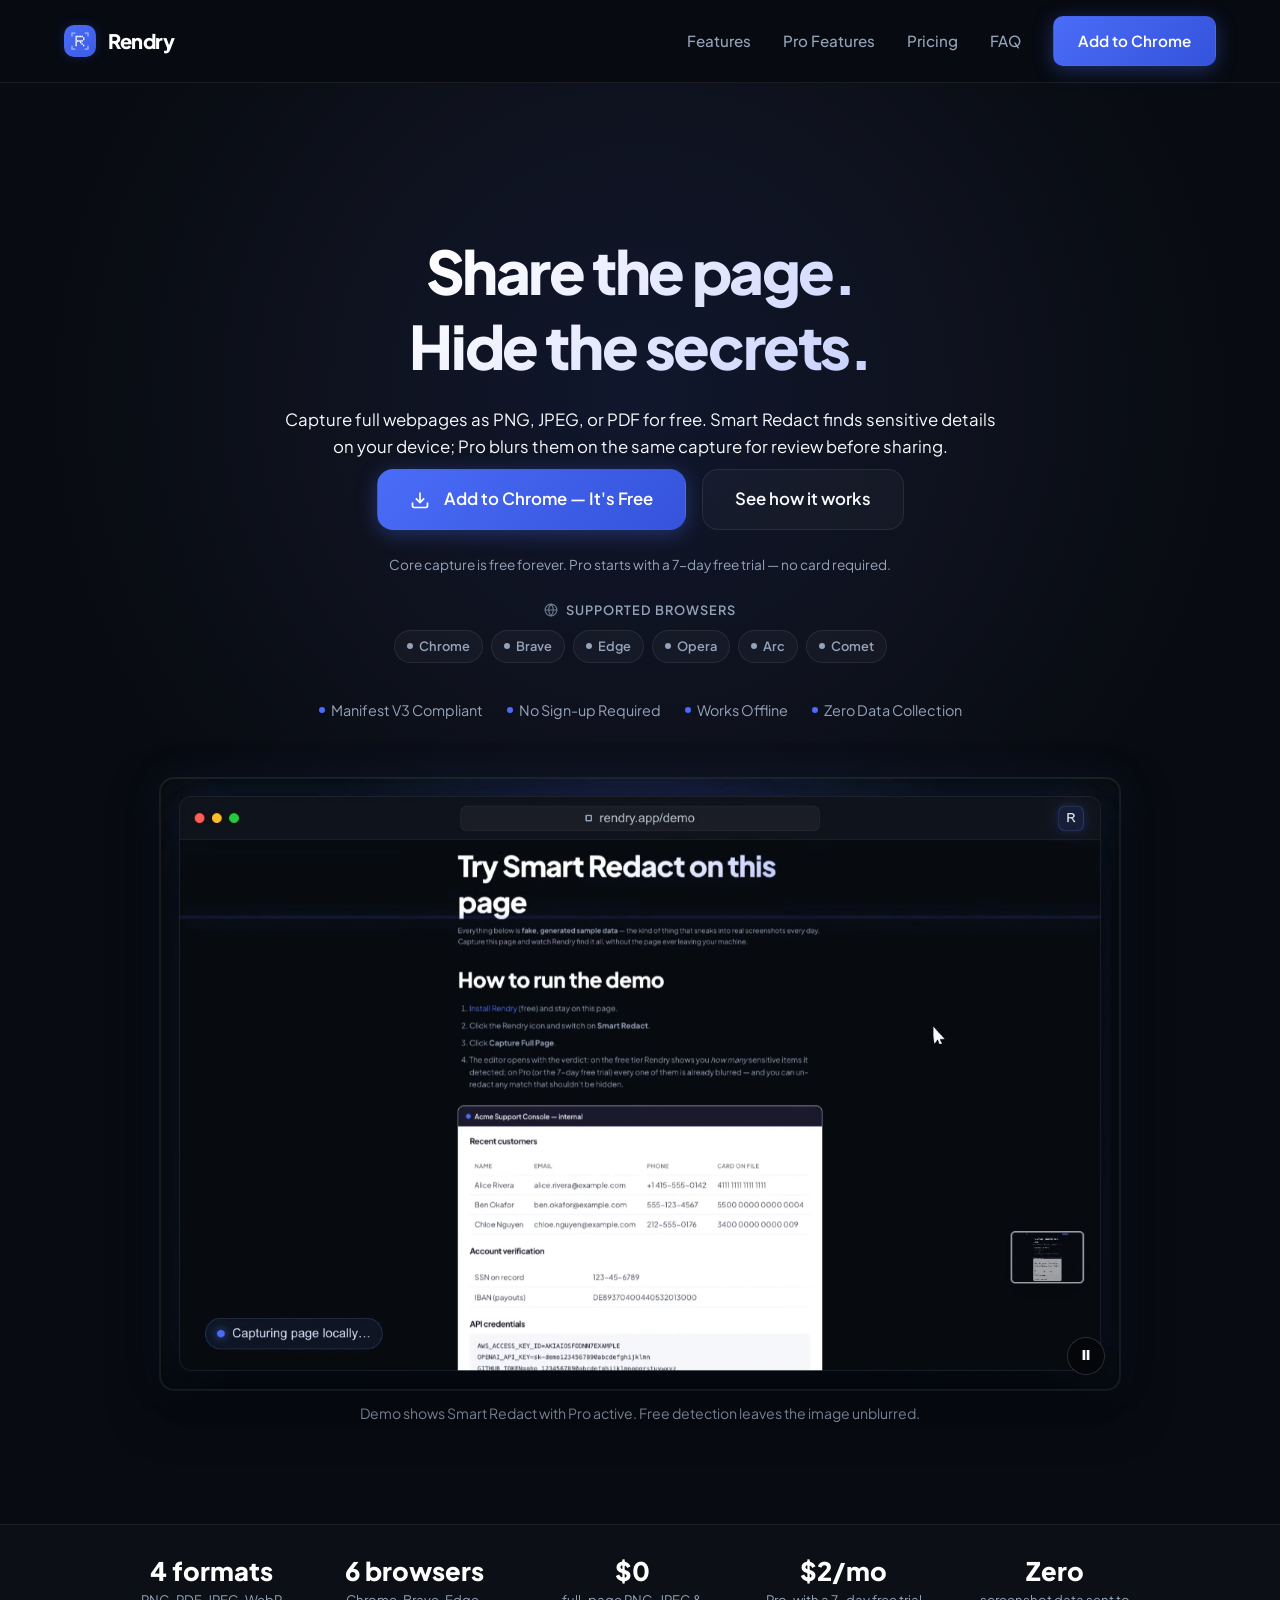
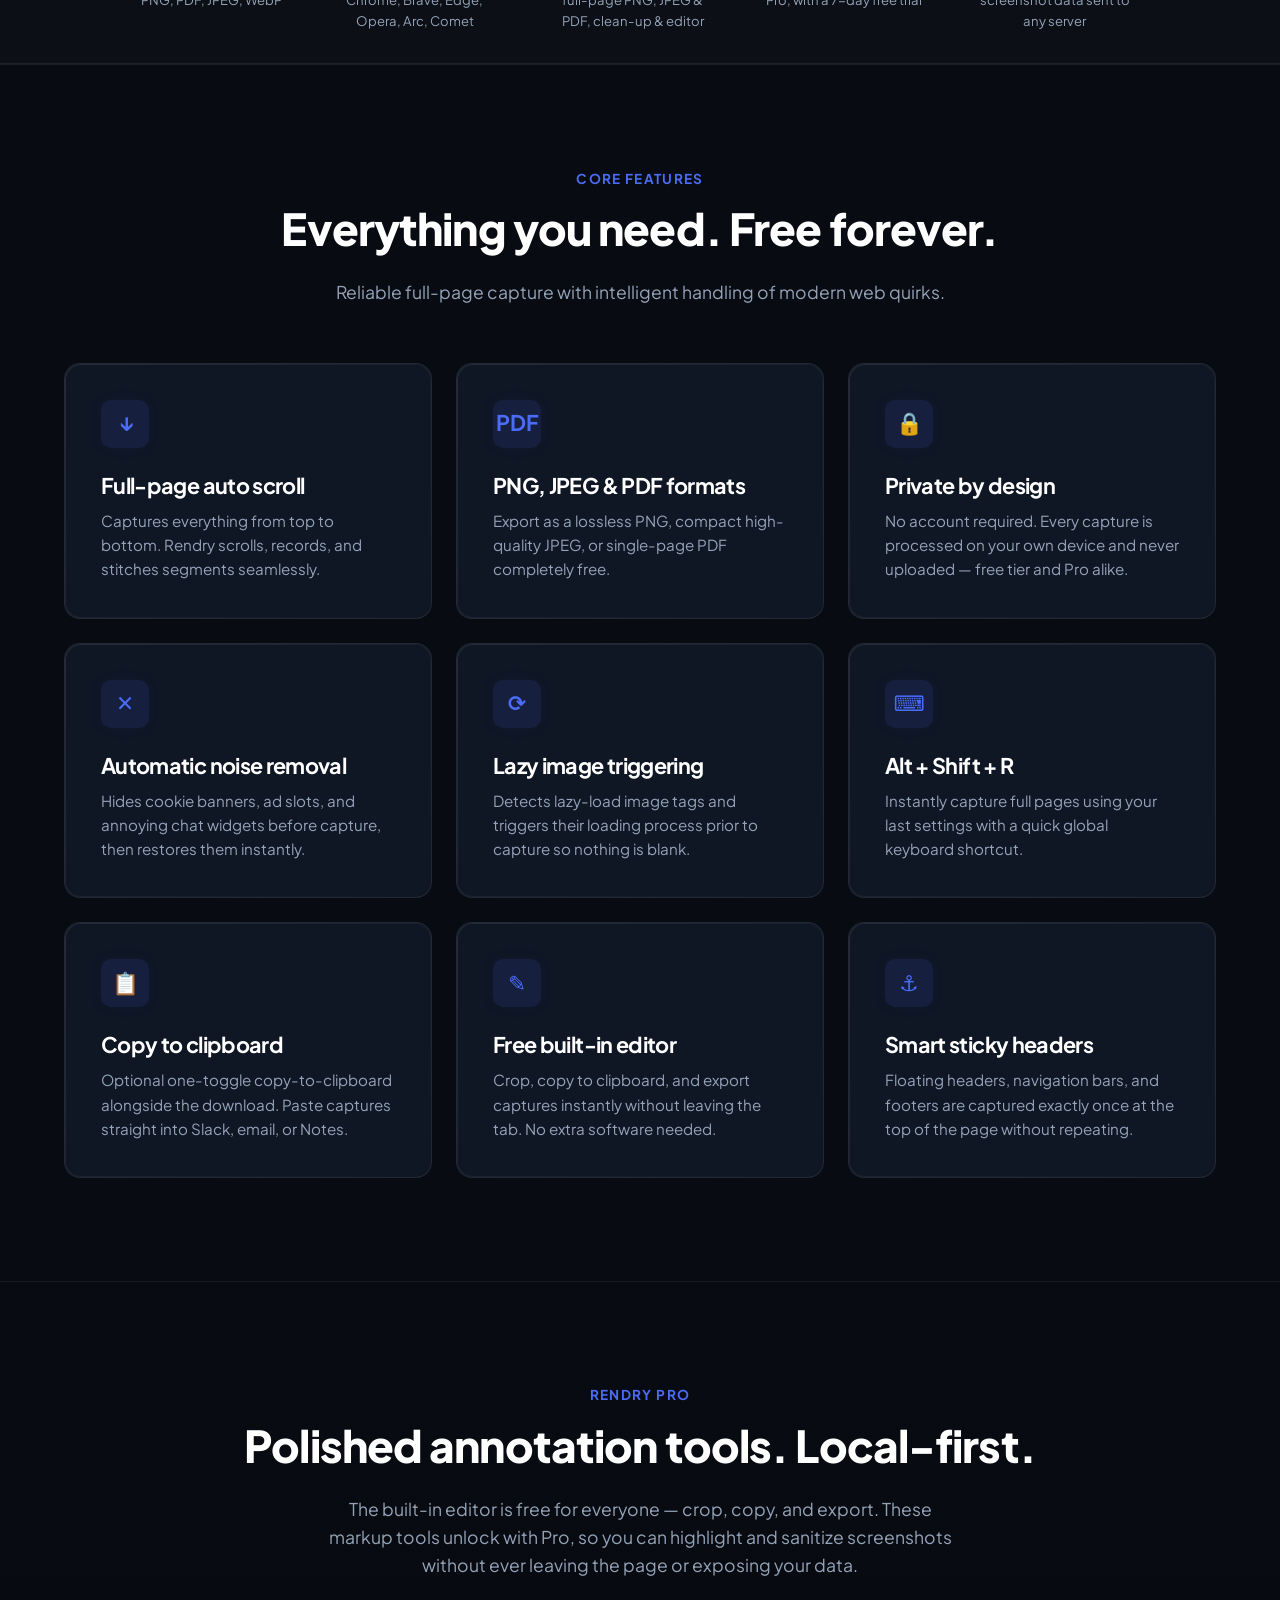
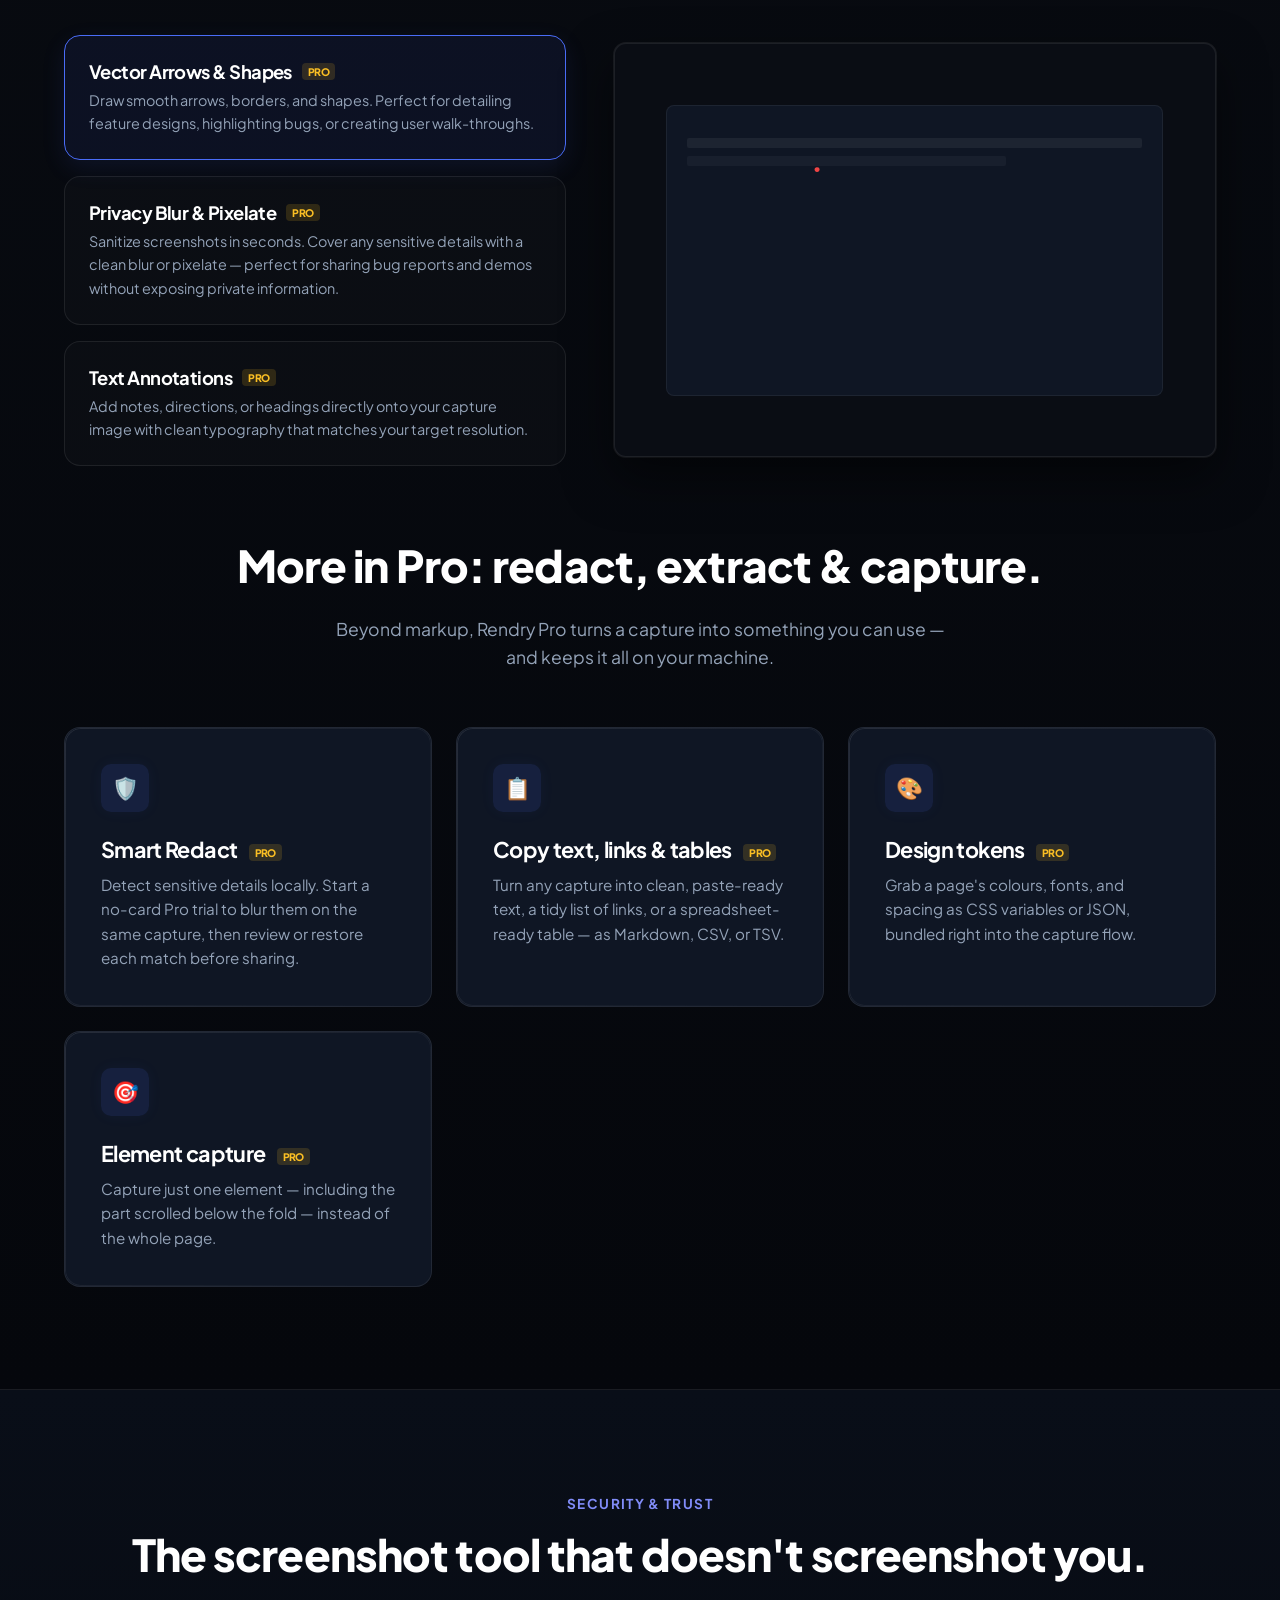
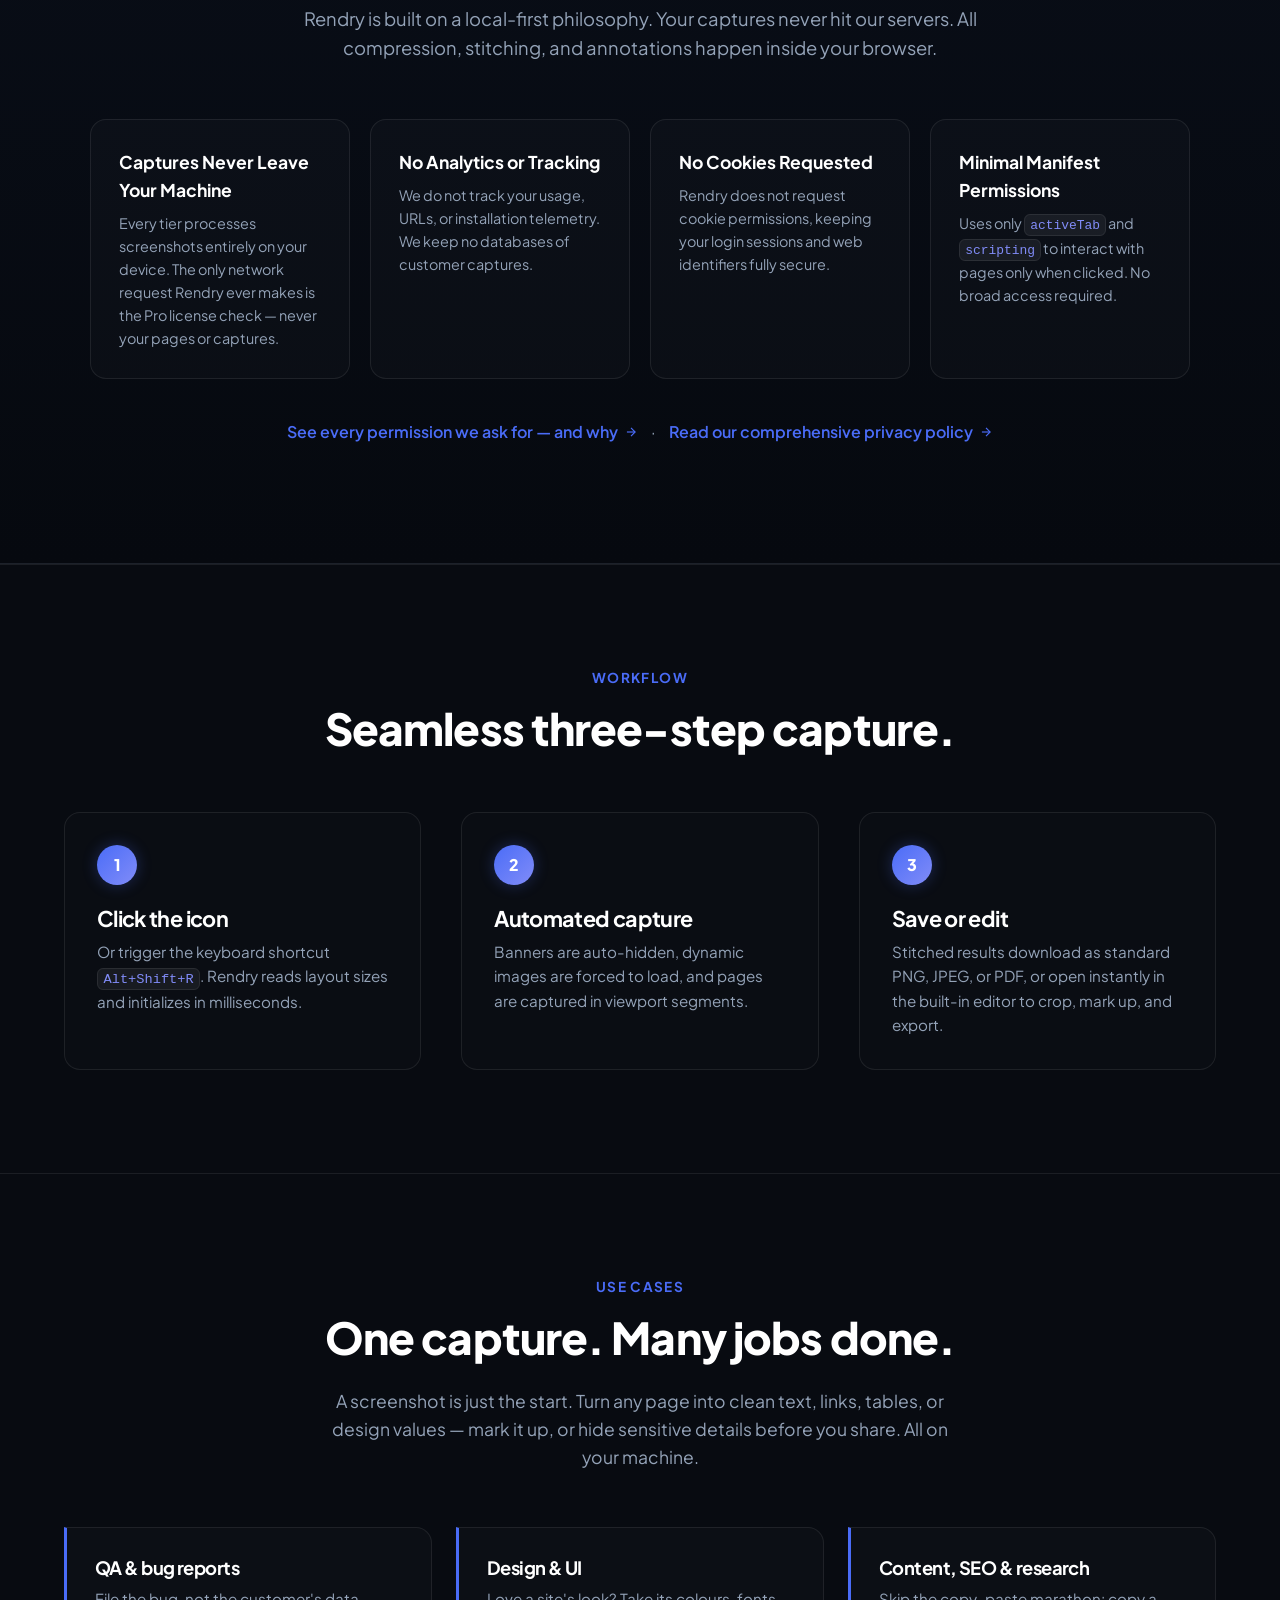
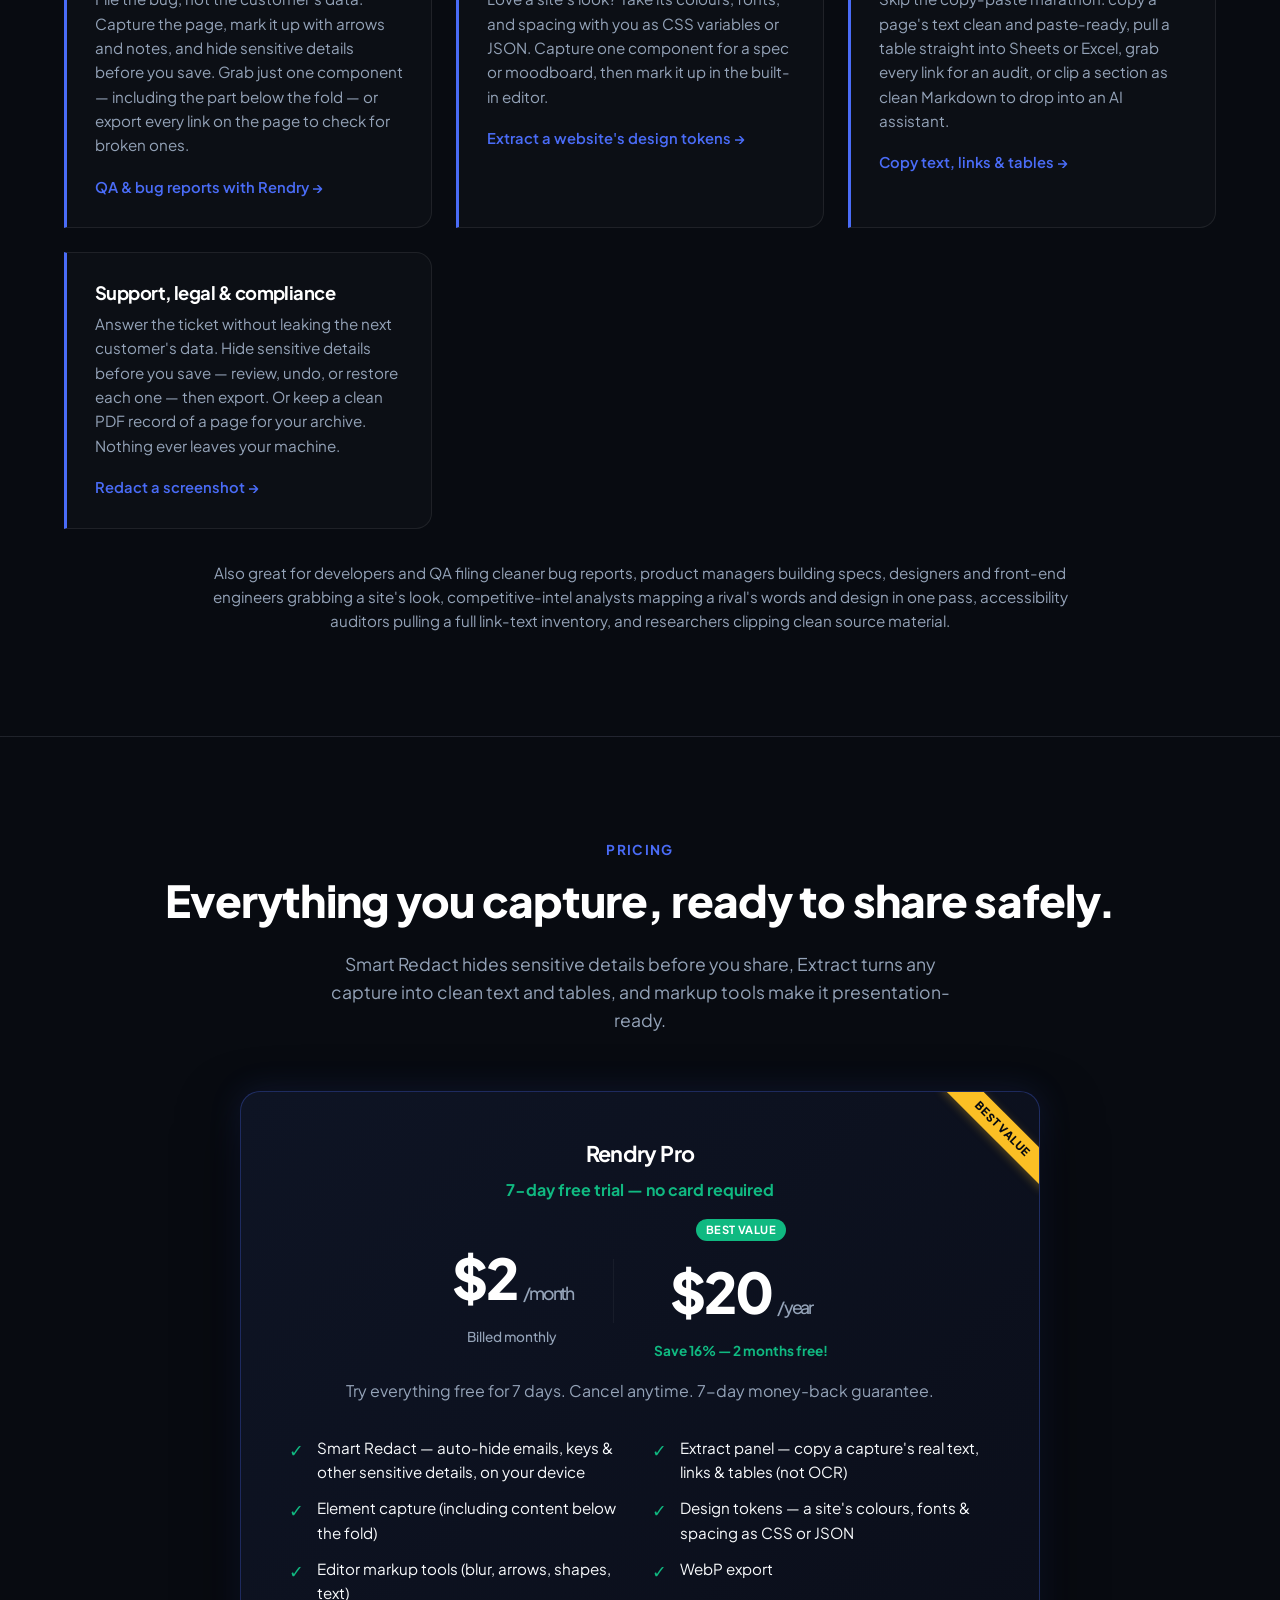
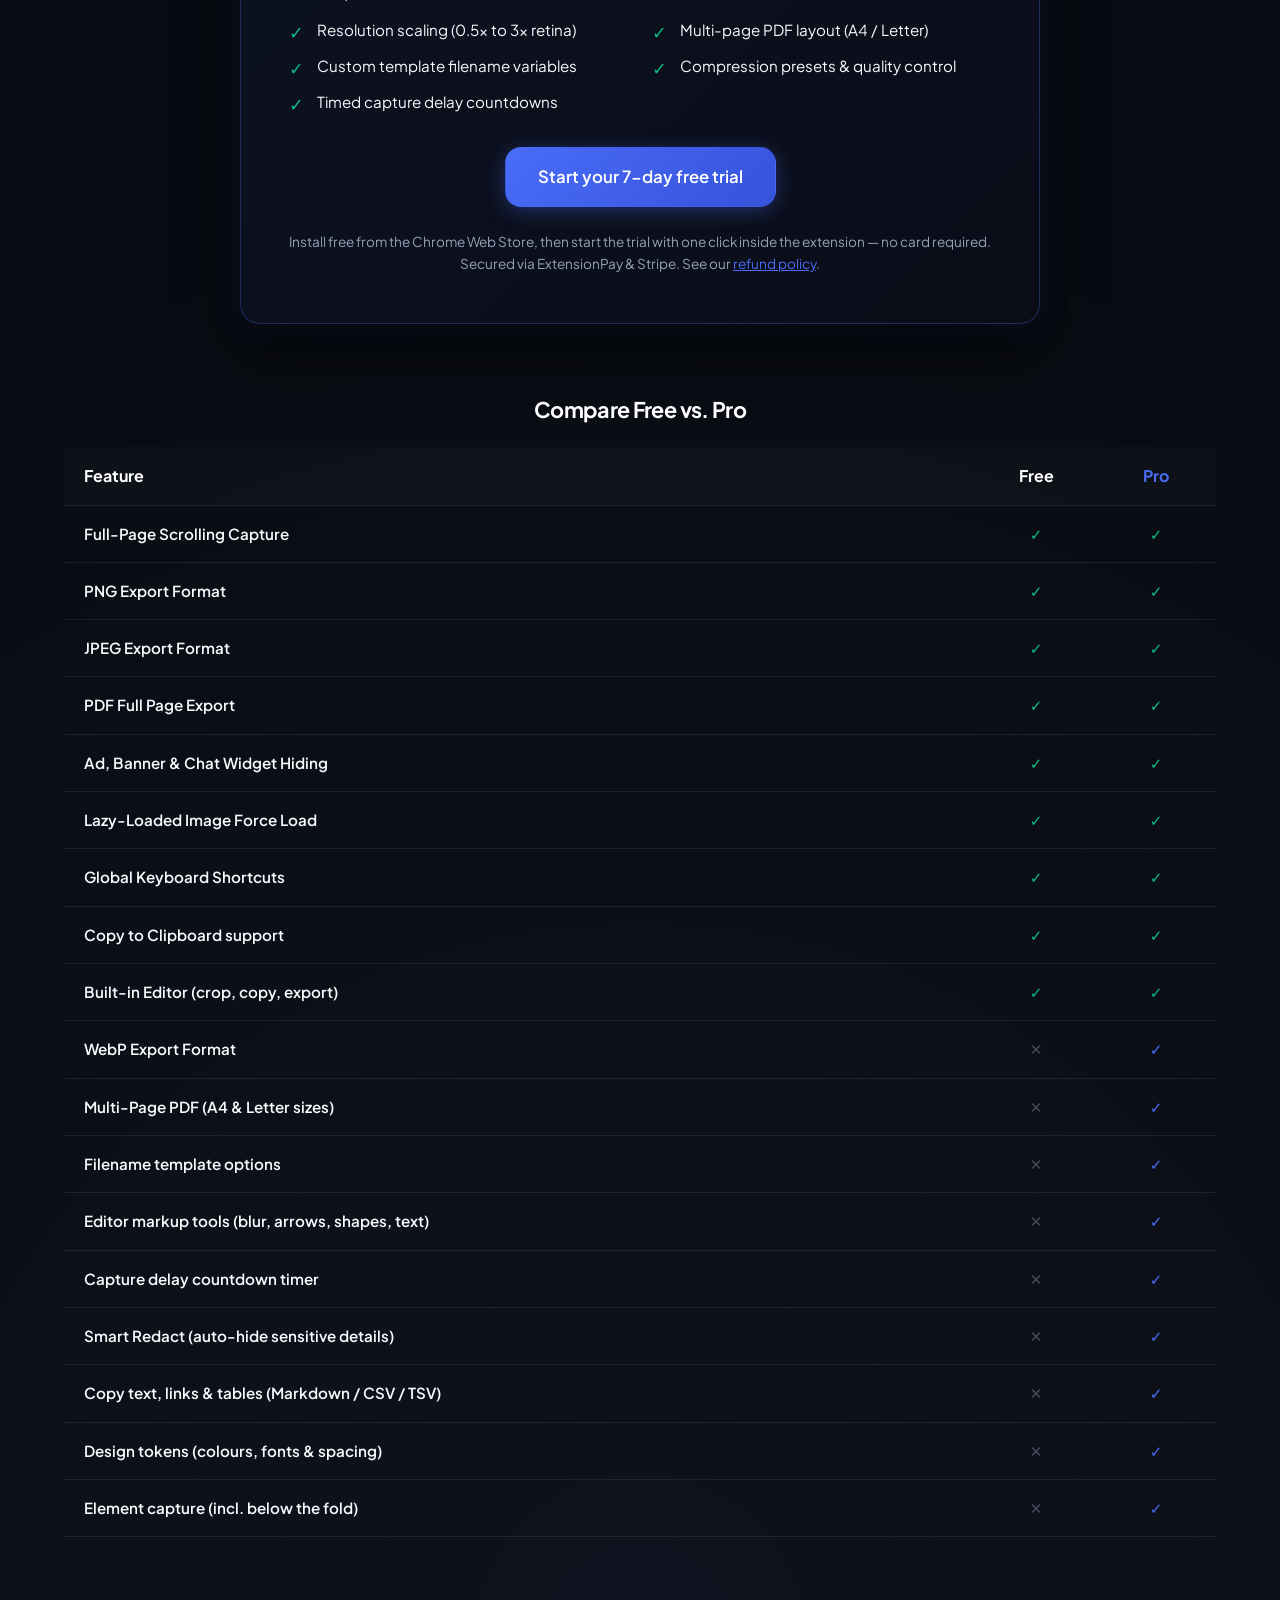
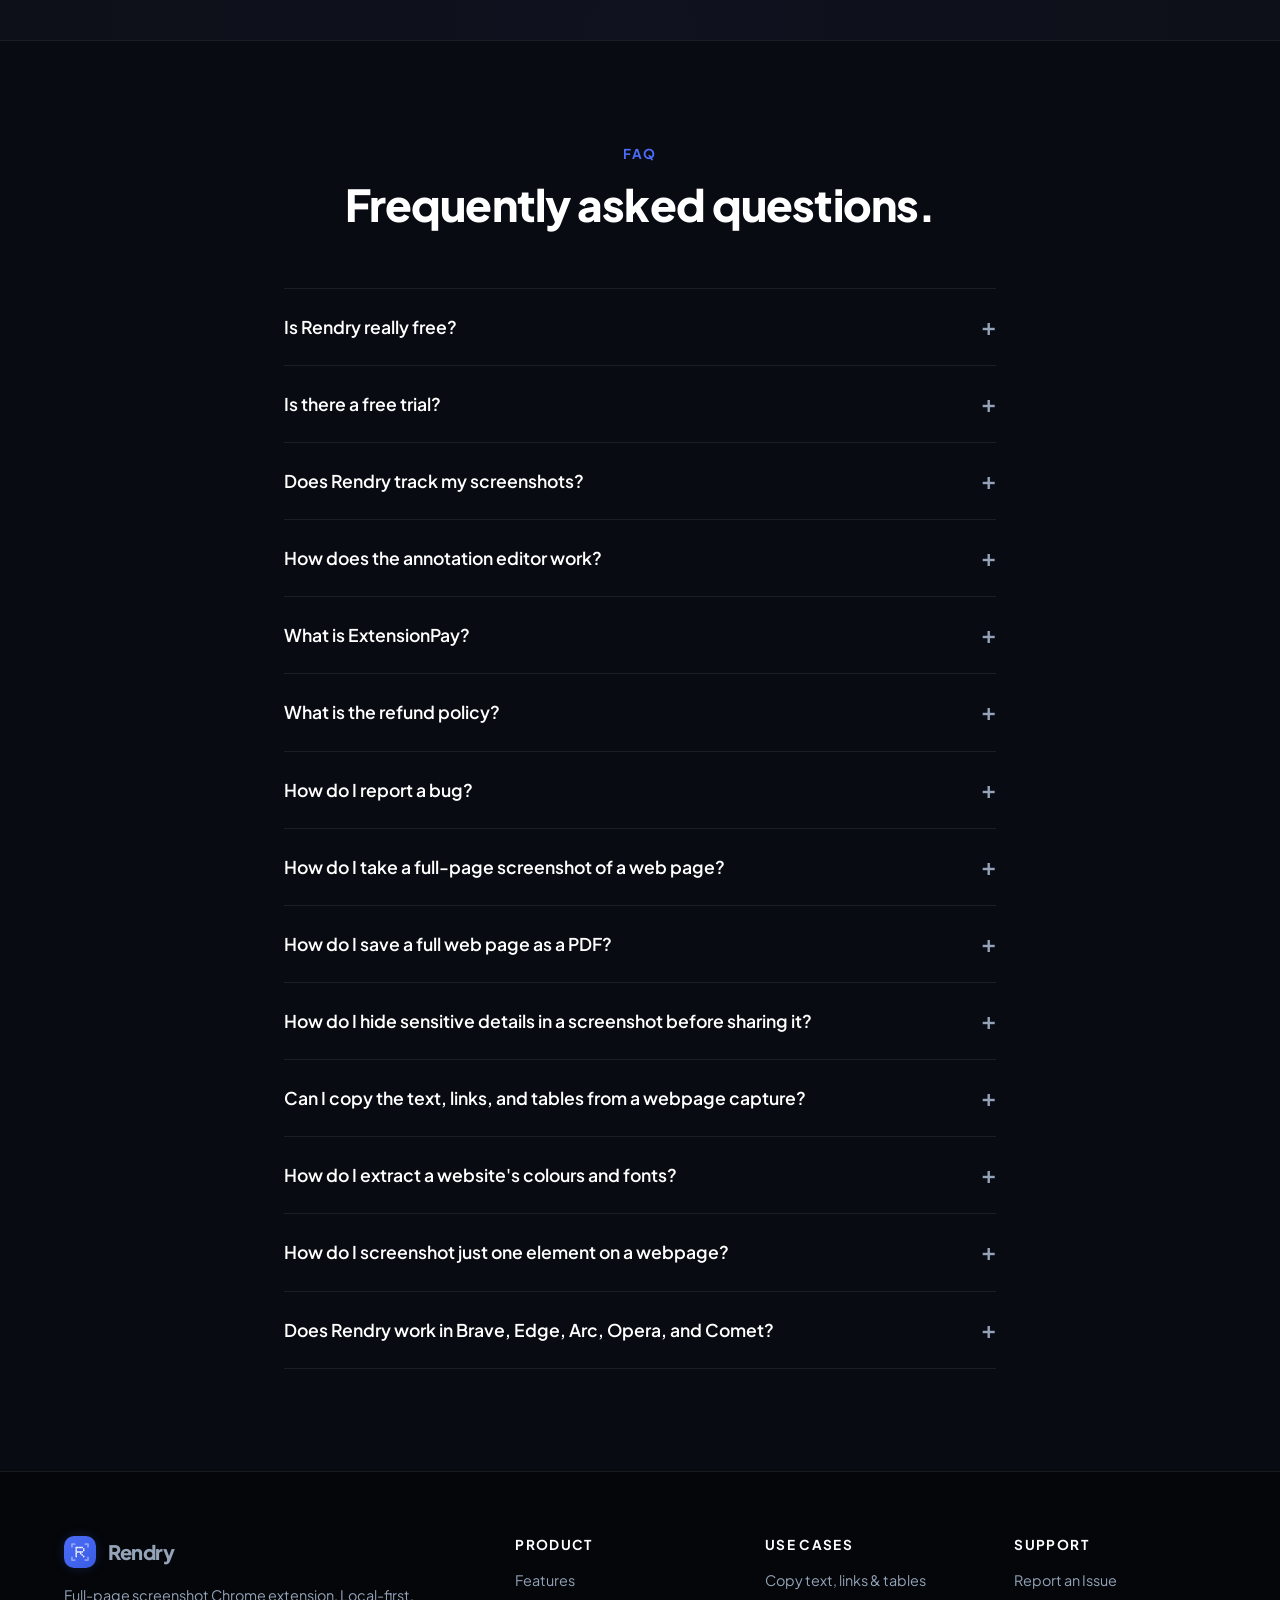
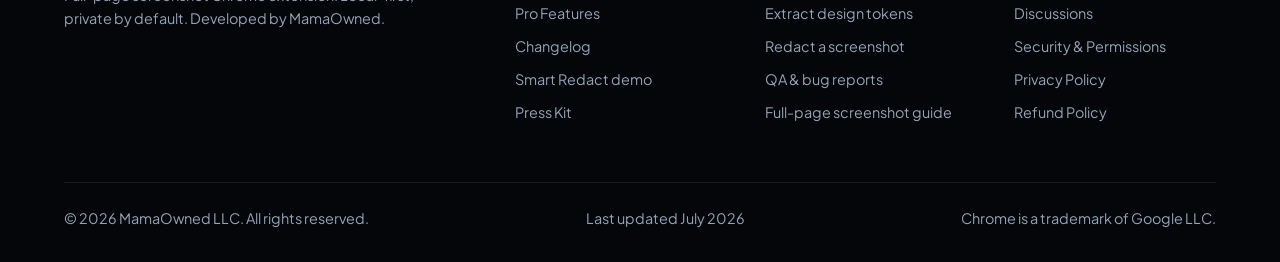
==== commit 65a092fa: "docs: sync Rendry site for 1.4.4" ====
--- a/index.html
+++ b/index.html
@@ -3,13 +3,13 @@
 <head>
 <meta charset="utf-8">
 <meta name="viewport" content="width=device-width, initial-scale=1">
-<title>Rendry — Private Full-Page Screenshots (PNG, PDF, JPEG, WebP)</title>
-<meta name="description" content="Capture any full web page in one click as PNG, JPEG, or PDF — free, no watermark, no signup. Pro adds WebP and advanced editing. Everything runs on your machine. Works in Chrome, Brave, Edge, Opera, Arc, and Comet.">
+<title>Rendry — Share Full-Page Screenshots Without Exposing Private Details</title>
+<meta name="description" content="Capture a full webpage for free. Find sensitive details locally, then use the no-card Pro trial to blur and review them before sharing. Your screenshots stay on your device.">
 <meta name="theme-color" content="#4A6CF7">
 
 <!-- Open Graph / social preview -->
-<meta property="og:title" content="Rendry — Private Full-Page Screenshots (PNG, PDF, JPEG, WebP)">
-<meta property="og:description" content="Free full-page screenshots as PNG, JPEG, or PDF — no watermark. Pro adds WebP, markup, redaction, and extraction. Everything runs on your machine.">
+<meta property="og:title" content="Rendry — Share Full-Page Screenshots Without Exposing Private Details">
+<meta property="og:description" content="Capture a full webpage for free. Find sensitive details locally, then blur and review them with Pro before sharing.">
 <meta property="og:type" content="website">
 <meta property="og:url" content="https://rendry.app/">
 <meta property="og:image" content="https://rendry.app/assets/og-image.jpg">
@@ -28,15 +28,15 @@
   "name": "Rendry",
   "applicationCategory": "BrowserApplication",
   "operatingSystem": "Chrome, Brave, Edge, Opera, Arc, Comet",
-  "softwareVersion": "1.4.2",
-  "description": "Privacy-first full-page screenshot browser extension. Capture entire web pages as PNG, PDF, JPEG, or WebP. Smart Redact automatically hides sensitive details; copy clean text, links, and tables from a capture. Screenshots never leave your machine.",
+  "softwareVersion": "1.4.3",
+  "description": "Privacy-first full-page screenshot browser extension. Capture entire web pages as PNG, PDF, JPEG, or WebP. Smart Redact detects sensitive details locally and blurs them with Pro; copy clean text, links, and tables from a capture. Screenshots never leave your machine.",
   "url": "https://rendry.app/",
   "downloadUrl": "https://chromewebstore.google.com/detail/rendry/naobjfpheeabjhmmjhoabikmejgnfejn",
   "featureList": [
     "Full-page screenshot capture (PNG, PDF, JPEG, WebP)",
     "Automatic removal of cookie banners, chat widgets, ads, and popups",
     "Built-in editor: crop, copy, blur, arrows, shapes, text",
-    "Smart Redact: automatically hide sensitive details before you save",
+    "Smart Redact: detect locally, blur with Pro, and review before sharing",
     "Copy clean text, links, and tables from a capture (Markdown, CSV, TSV)",
     "Design tokens: a page's colours, fonts, and spacing as CSS variables or JSON",
     "Element/region capture",
@@ -51,7 +51,7 @@
     "description": "Free tier included. Rendry Pro is $2/month or $20/year and starts with a 7-day free trial — no card required."
   },
   "datePublished": "2025-04-19",
-  "dateModified": "2026-07-19",
+  "dateModified": "2026-09-27",
   "creator": { "@id": "https://rendry.app/#organization" },
   "publisher": { "@id": "https://rendry.app/#organization" }
 }
@@ -78,7 +78,7 @@
     {
       "@type": "Question",
       "name": "Is Rendry really free?",
-      "acceptedAnswer": { "@type": "Answer", "text": "Yes. The free tier captures full pages as PNG, JPEG, or PDF, handles lazy-loaded images, hides annoying cookie banners/chat widgets, warns about infinite scroll, and includes the built-in editor (crop, copy, and PNG/JPEG/PDF export) — all without any server dependencies. Pro adds Smart Redact (auto-hide sensitive details), the Extract panel (copy a page's text, links, tables, and design tokens), element capture, WebP export, resolution controls, compression presets, and the editor's markup tools (blur, arrows, shapes, text)." }
+      "acceptedAnswer": { "@type": "Answer", "text": "Yes. The free tier captures full pages as PNG, JPEG, or PDF, handles lazy-loaded images, hides annoying cookie banners/chat widgets, warns about infinite scroll, and includes the built-in editor (crop, copy, and PNG/JPEG/PDF export) — without an account or screenshot uploads. Pro adds Smart Redact blur and review, the Extract panel (copy a page's text, links, tables, and design tokens), element capture, WebP export, resolution controls, compression presets, and the editor's markup tools (blur, arrows, shapes, text)." }
     },
     {
       "@type": "Question",
@@ -113,7 +113,7 @@
     {
       "@type": "Question",
       "name": "How do I take a full-page screenshot of a web page?",
-      "acceptedAnswer": { "@type": "Answer", "text": "Install Rendry, open the page, and click the Rendry icon — or press Alt+Shift+R. It captures the entire page top to bottom in one click, including lazy-loaded images, and saves it as a PNG, JPEG, or PDF. No scrolling, no stitching, no DevTools. It works the same across Chrome, Brave, Edge, Opera, Arc, and Comet." }
+      "acceptedAnswer": { "@type": "Answer", "text": "Install Rendry, open a regular website, and click the Rendry icon — or press Alt+Shift+R. It captures the page top to bottom in one click, including lazy-loaded images, and saves it as a PNG, JPEG, or PDF. Chrome blocks extensions from scripting browser-managed pages such as the Chrome Web Store." }
     },
     {
       "@type": "Question",
@@ -123,7 +123,7 @@
     {
       "@type": "Question",
       "name": "How do I hide sensitive details in a screenshot before sharing it?",
-      "acceptedAnswer": { "@type": "Answer", "text": "Turn on Smart Redact (Pro) in the Rendry popup and it hides sensitive details before you save, then lets you review, undo, or restore each one in the editor — so a bug report or support reply never leaks private information. Everything stays on your machine." }
+      "acceptedAnswer": { "@type": "Answer", "text": "Turn on Smart Redact in the Rendry popup to detect sensitive details locally. Start the Pro trial to blur them on the same capture before you save, then review or restore each one in the editor to reduce accidental sharing of private information. Everything stays on your machine." }
     },
     {
       "@type": "Question",
@@ -172,11 +172,8 @@
   <!-- ─── Hero ─────────────────────────────────────────────────── -->
   <section class="hero">
     <div class="container">
-      <h1>Full-page screenshots.<br>Private by default.</h1>
-      <p class="hero-definition">Rendry is a privacy-first browser extension that captures an entire web page as a free PNG, JPEG, or PDF — or WebP with Pro — in one click, with every capture processed on your own device and never uploaded.</p>
-      <p class="subhead">
-        Capture any web page as PNG, JPEG, or PDF in one click, with auto-hidden cookie banners. Every capture opens in a built-in editor — crop and copy free, with Pro markup tools a click away. Everything runs 100% on your machine.
-      </p>
+      <h1>Share the page.<br>Hide the secrets.</h1>
+      <p class="hero-definition">Capture full webpages as PNG, JPEG, or PDF for free. Smart Redact finds sensitive details on your device; Pro blurs them on the same capture for review before sharing.</p>
       
       <div class="cta-row">
         <a class="btn btn-primary btn-lg" id="hero-primary-cta" href="https://chromewebstore.google.com/detail/rendry/naobjfpheeabjhmmjhoabikmejgnfejn" target="_blank" rel="noopener">
@@ -210,12 +207,13 @@
       </div>
 
       <div class="hero-video-frame">
-        <video class="hero-demo-video" autoplay muted loop playsinline preload="none" poster="assets/hero-demo.e9006c2f.jpg" aria-label="Rendry captures, stitches, and redacts a full webpage">
+        <video class="hero-demo-video" autoplay muted loop playsinline preload="none" poster="assets/hero-demo.e9006c2f.jpg" aria-label="Rendry Pro trial demo: capture, stitch, and redact a full webpage">
           <source data-src="assets/hero-demo.98cb67c1.webm" type="video/webm">
           <source data-src="assets/hero-demo.b1e7b0ff.mp4" type="video/mp4">
         </video>
         <button class="hero-demo-toggle" type="button" aria-label="Pause hero animation">Ⅱ</button>
       </div>
+      <p class="video-caption">Demo shows Smart Redact with Pro active. Free detection leaves the image unblurred.</p>
     </div>
   </section>
 
@@ -359,7 +357,7 @@
         <div class="card">
           <div class="ico">🛡️</div>
           <h3>Smart Redact <span class="badge">PRO</span></h3>
-          <p>Automatically hide sensitive details before you save — then review, undo, or restore any of them in the editor. Nothing ever leaves your machine.</p>
+          <p>Detect sensitive details locally. Start a no-card Pro trial to blur them on the same capture, then review or restore each match before sharing.</p>
         </div>
         <div class="card">
           <div class="ico">📋</div>
@@ -654,7 +652,7 @@
 
       <details>
         <summary>Is Rendry really free?</summary>
-        <p>Yes. The free tier captures full pages as PNG, JPEG, or PDF, handles lazy-loaded images, hides annoying cookie banners/chat widgets, warns about infinite scroll, and includes the built-in editor (crop, copy, and PNG/JPEG/PDF export) — all without any server dependencies. Pro adds Smart Redact (auto-hide sensitive details), the Extract panel (copy a page's text, links, tables, and design tokens), element capture, WebP export, resolution controls, compression presets, and the editor's markup tools (blur, arrows, shapes, text).</p>
+        <p>Yes. The free tier captures full pages as PNG, JPEG, or PDF, handles lazy-loaded images, hides annoying cookie banners/chat widgets, warns about infinite scroll, and includes the built-in editor (crop, copy, and PNG/JPEG/PDF export) — without an account or screenshot uploads. Pro adds Smart Redact blur and review, the Extract panel (copy a page's text, links, tables, and design tokens), element capture, WebP export, resolution controls, compression presets, and the editor's markup tools (blur, arrows, shapes, text).</p>
       </details>
 
       <details>
@@ -689,7 +687,7 @@
 
       <details>
         <summary>How do I take a full-page screenshot of a web page?</summary>
-        <p>Install Rendry, open the page, and click the Rendry icon — or press Alt+Shift+R. It captures the entire page top to bottom in one click, including lazy-loaded images, and saves it as a PNG, JPEG, or PDF. No scrolling, no stitching, no DevTools. It works the same across Chrome, Brave, Edge, Opera, Arc, and Comet.</p>
+        <p>Install Rendry, open a regular website, and click the Rendry icon — or press Alt+Shift+R. It captures the page top to bottom in one click, including lazy-loaded images, and saves it as a PNG, JPEG, or PDF. Chrome blocks extensions from scripting browser-managed pages such as the Chrome Web Store.</p>
       </details>
 
       <details>
@@ -699,7 +697,7 @@
 
       <details>
         <summary>How do I hide sensitive details in a screenshot before sharing it?</summary>
-        <p>Turn on Smart Redact (Pro) in the Rendry popup and it <a href="/uses/redact-a-screenshot">hides sensitive details</a> before you save, then lets you review, undo, or restore each one in the editor — so a bug report or support reply never leaks private information. Everything stays on your machine.</p>
+        <p>Turn on Smart Redact in the Rendry popup to detect sensitive details locally. Start the Pro trial to <a href="/uses/redact-a-screenshot">blur them on the same capture</a> before you save, then review or restore each one in the editor to reduce accidental sharing of private information. Everything stays on your machine.</p>
       </details>
 
       <details>
--- a/styles.css
+++ b/styles.css
@@ -397,6 +397,13 @@
   height: 100%;
   object-fit: cover;
 }
+.video-caption {
+  max-width: 960px;
+  margin: 12px auto 0;
+  color: var(--text-muted);
+  font-size: 0.88rem;
+  text-align: center;
+}
 .hero-demo-toggle {
   position: absolute;
   right: 14px;
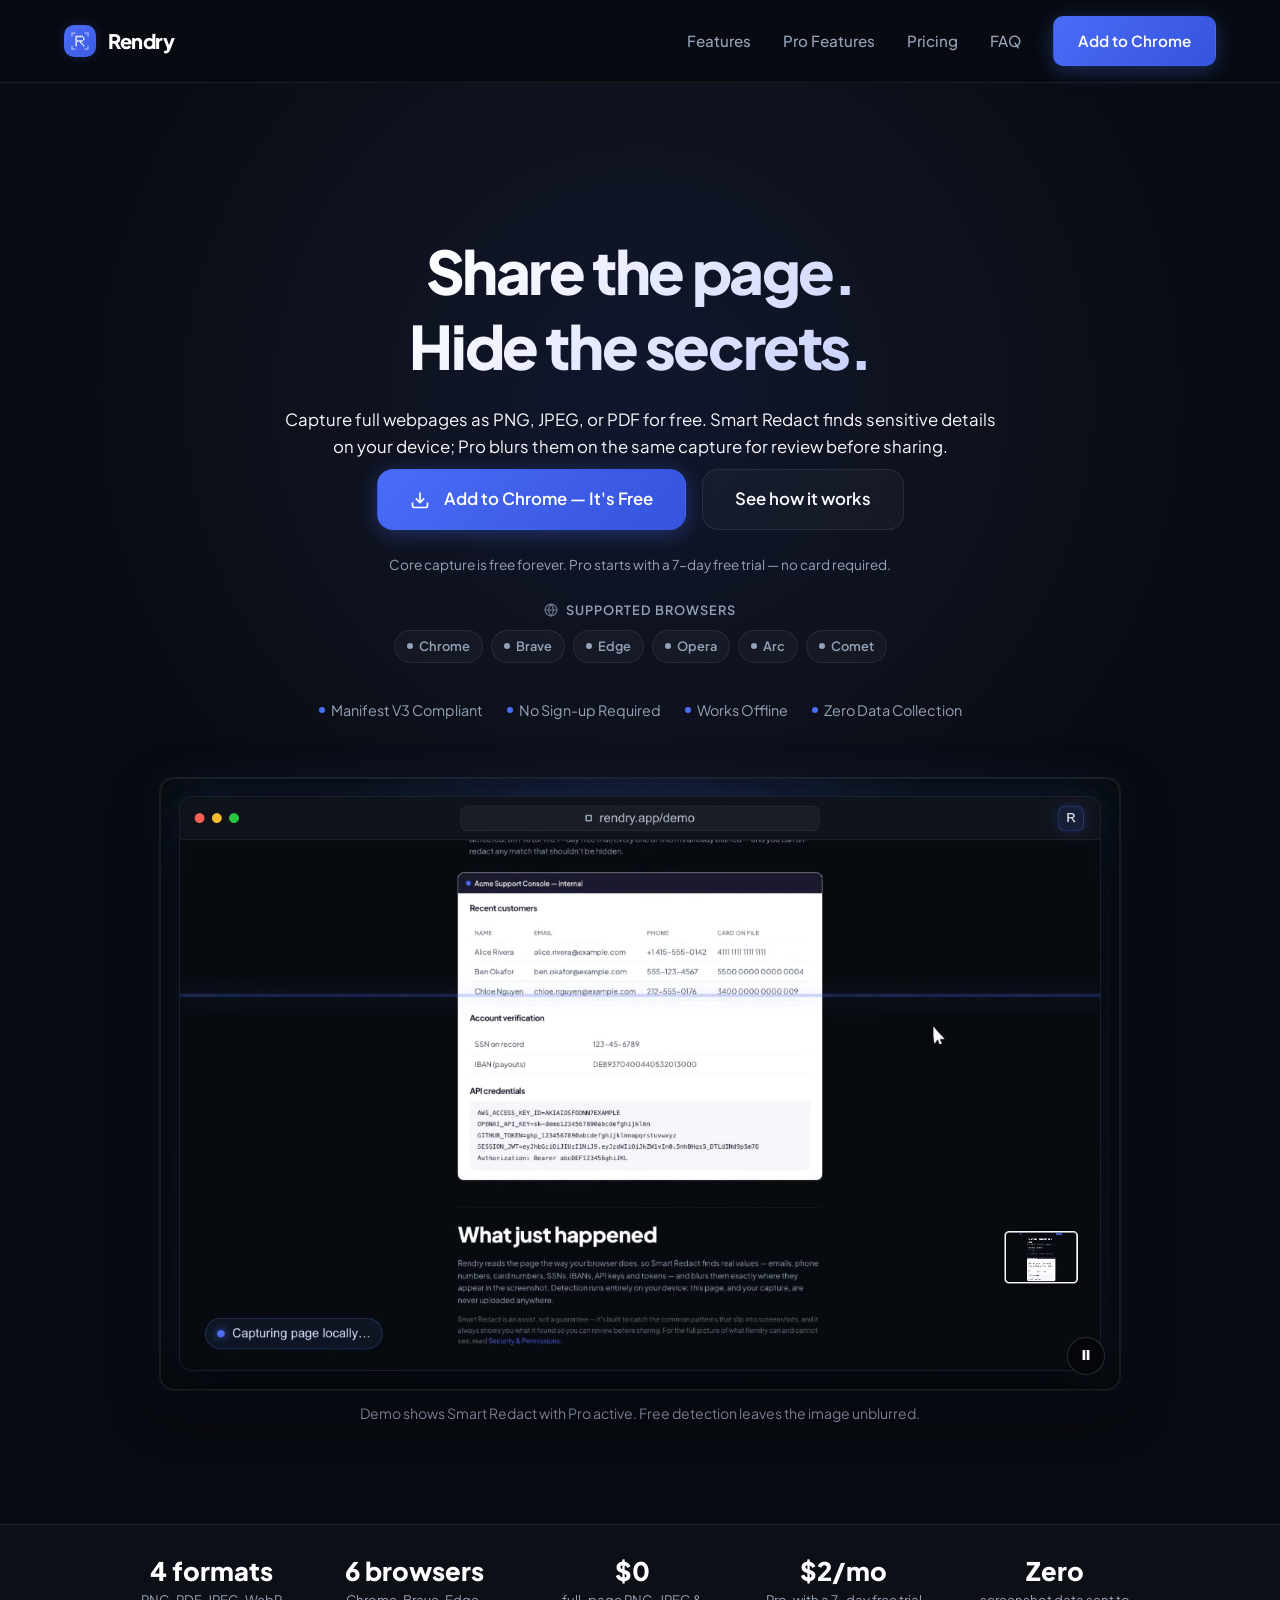
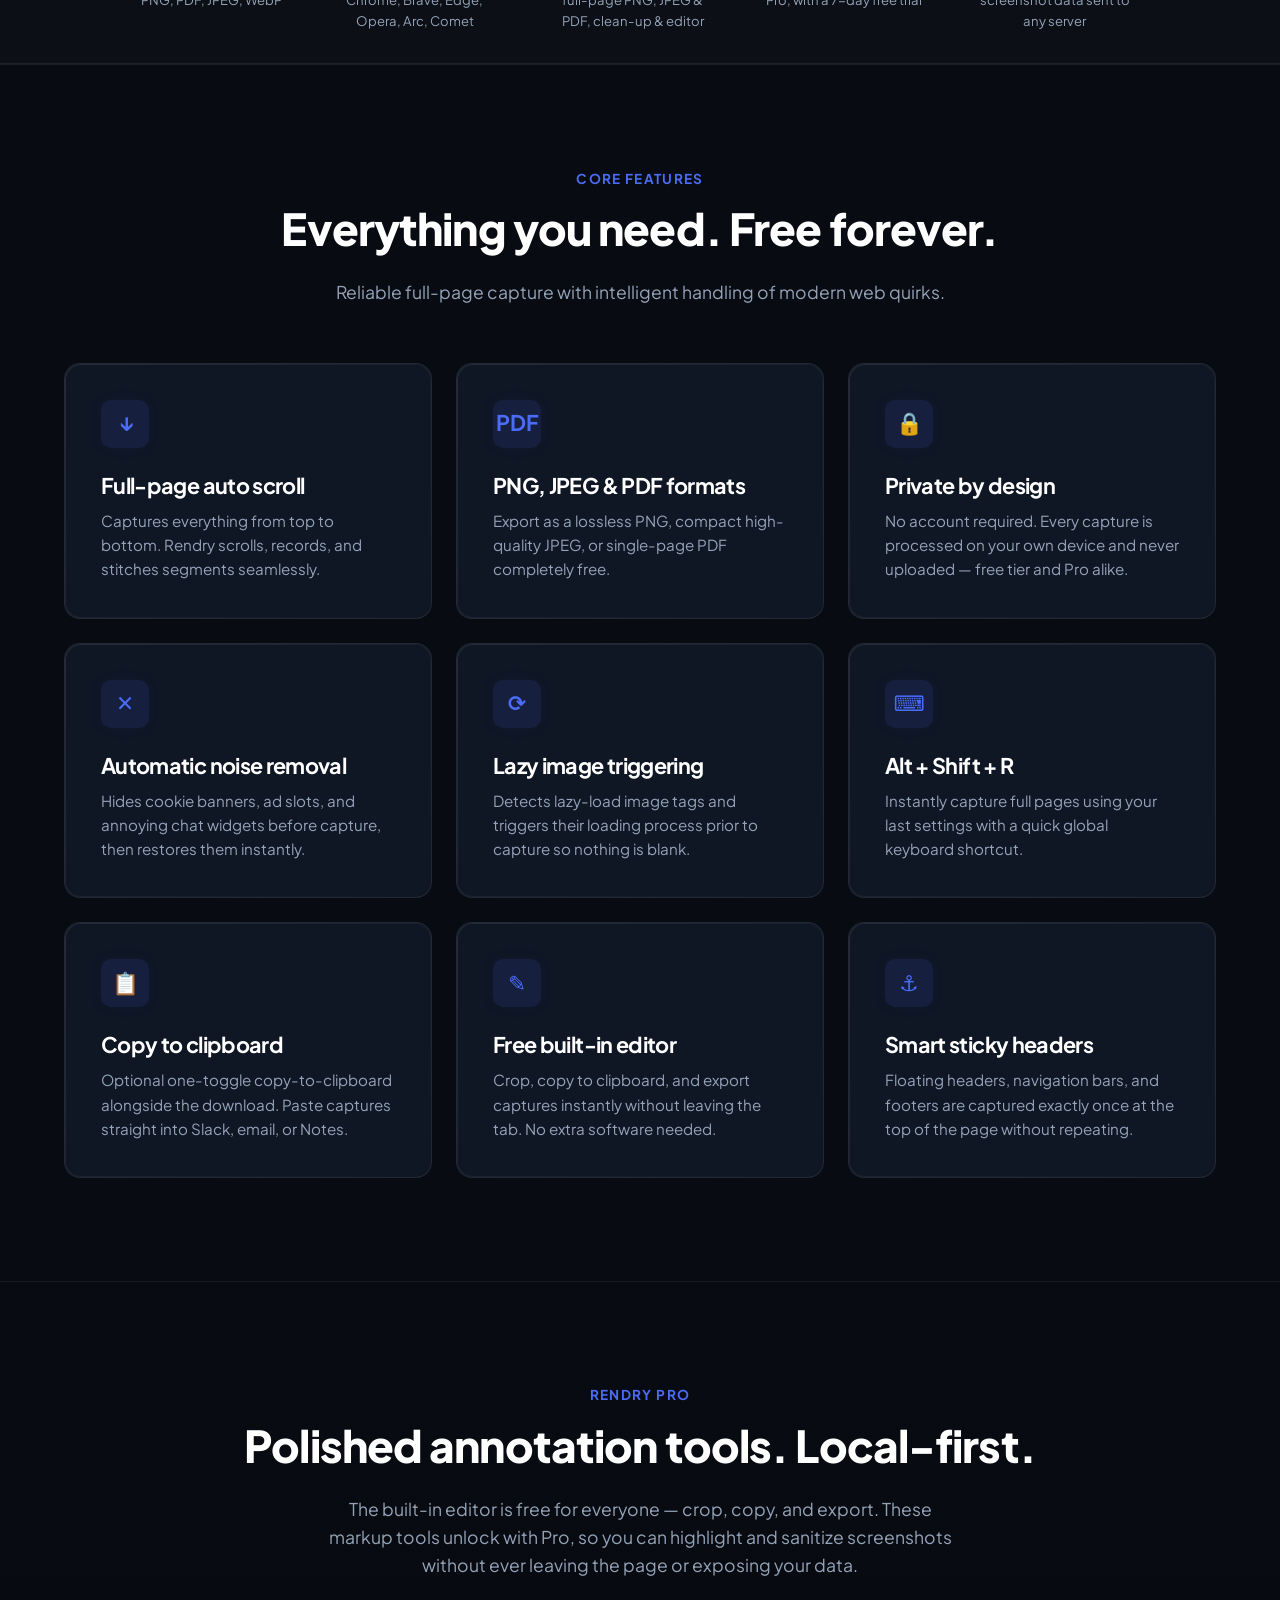
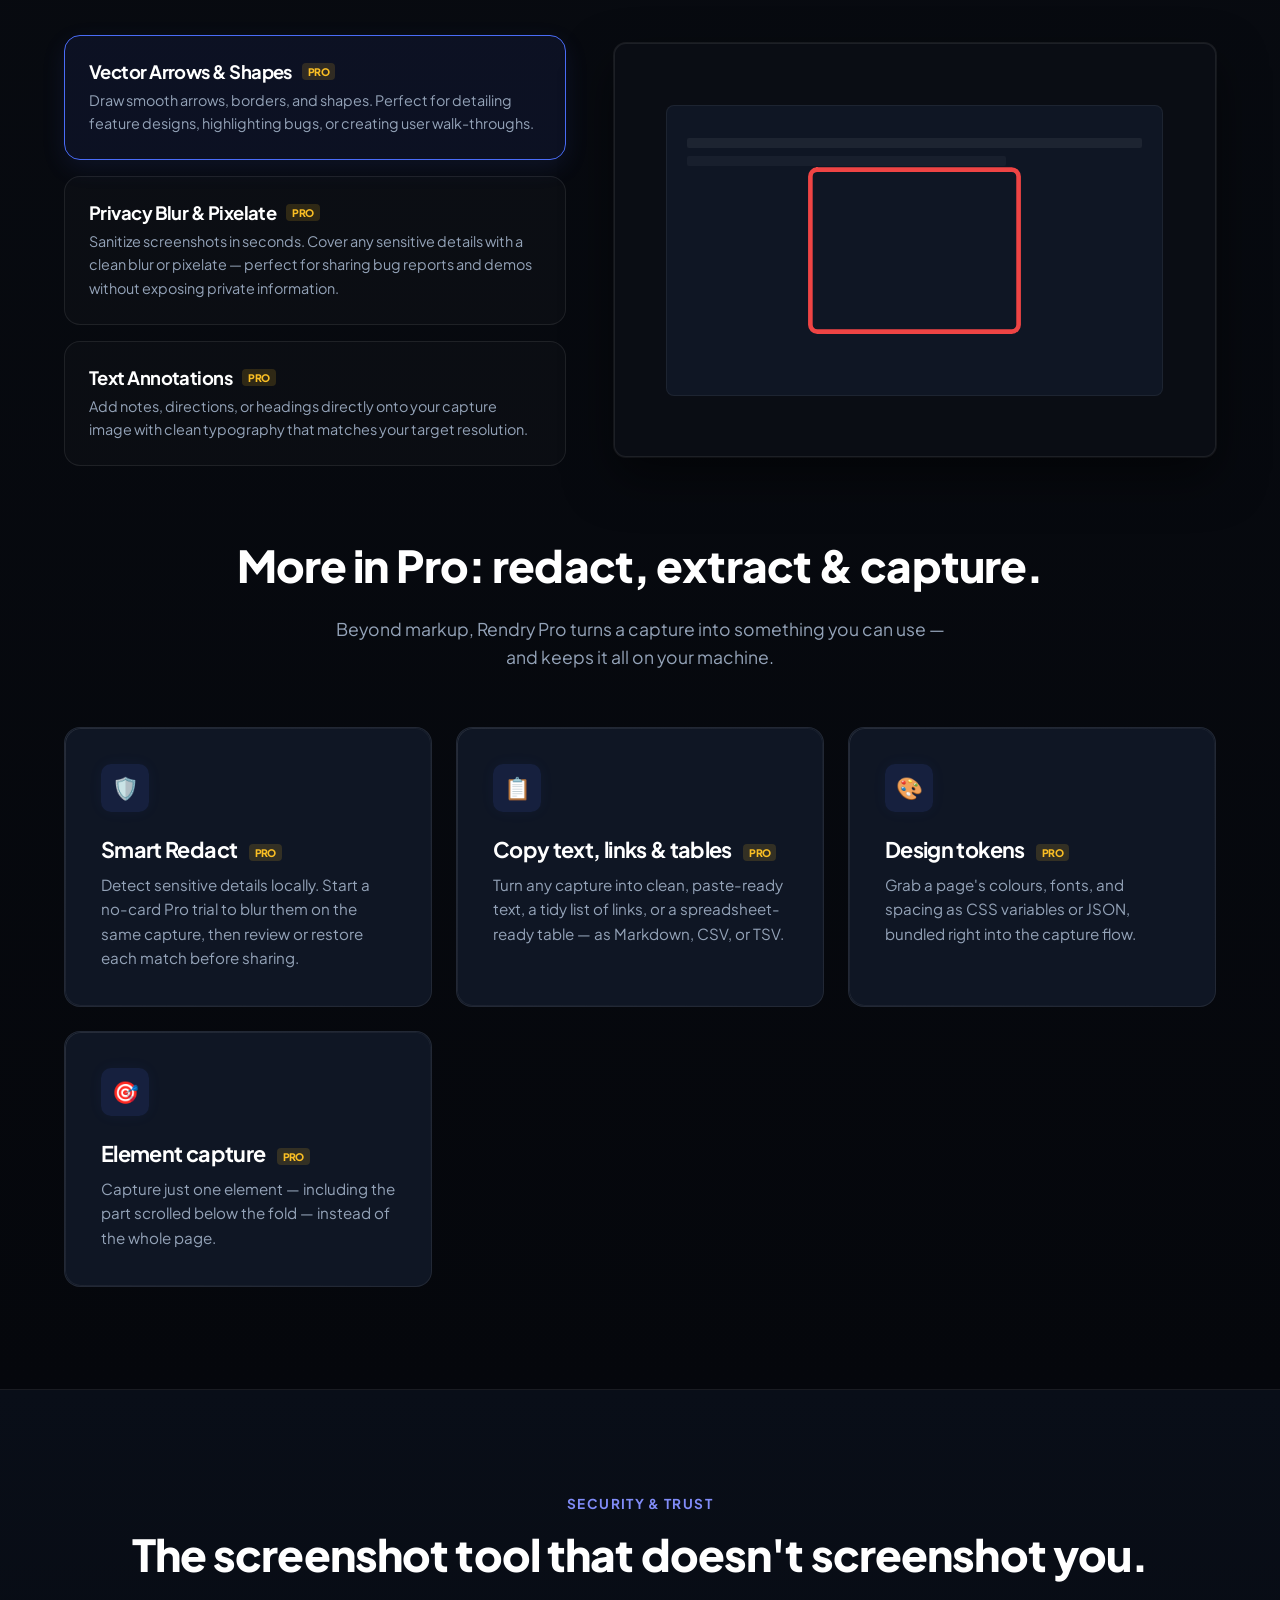
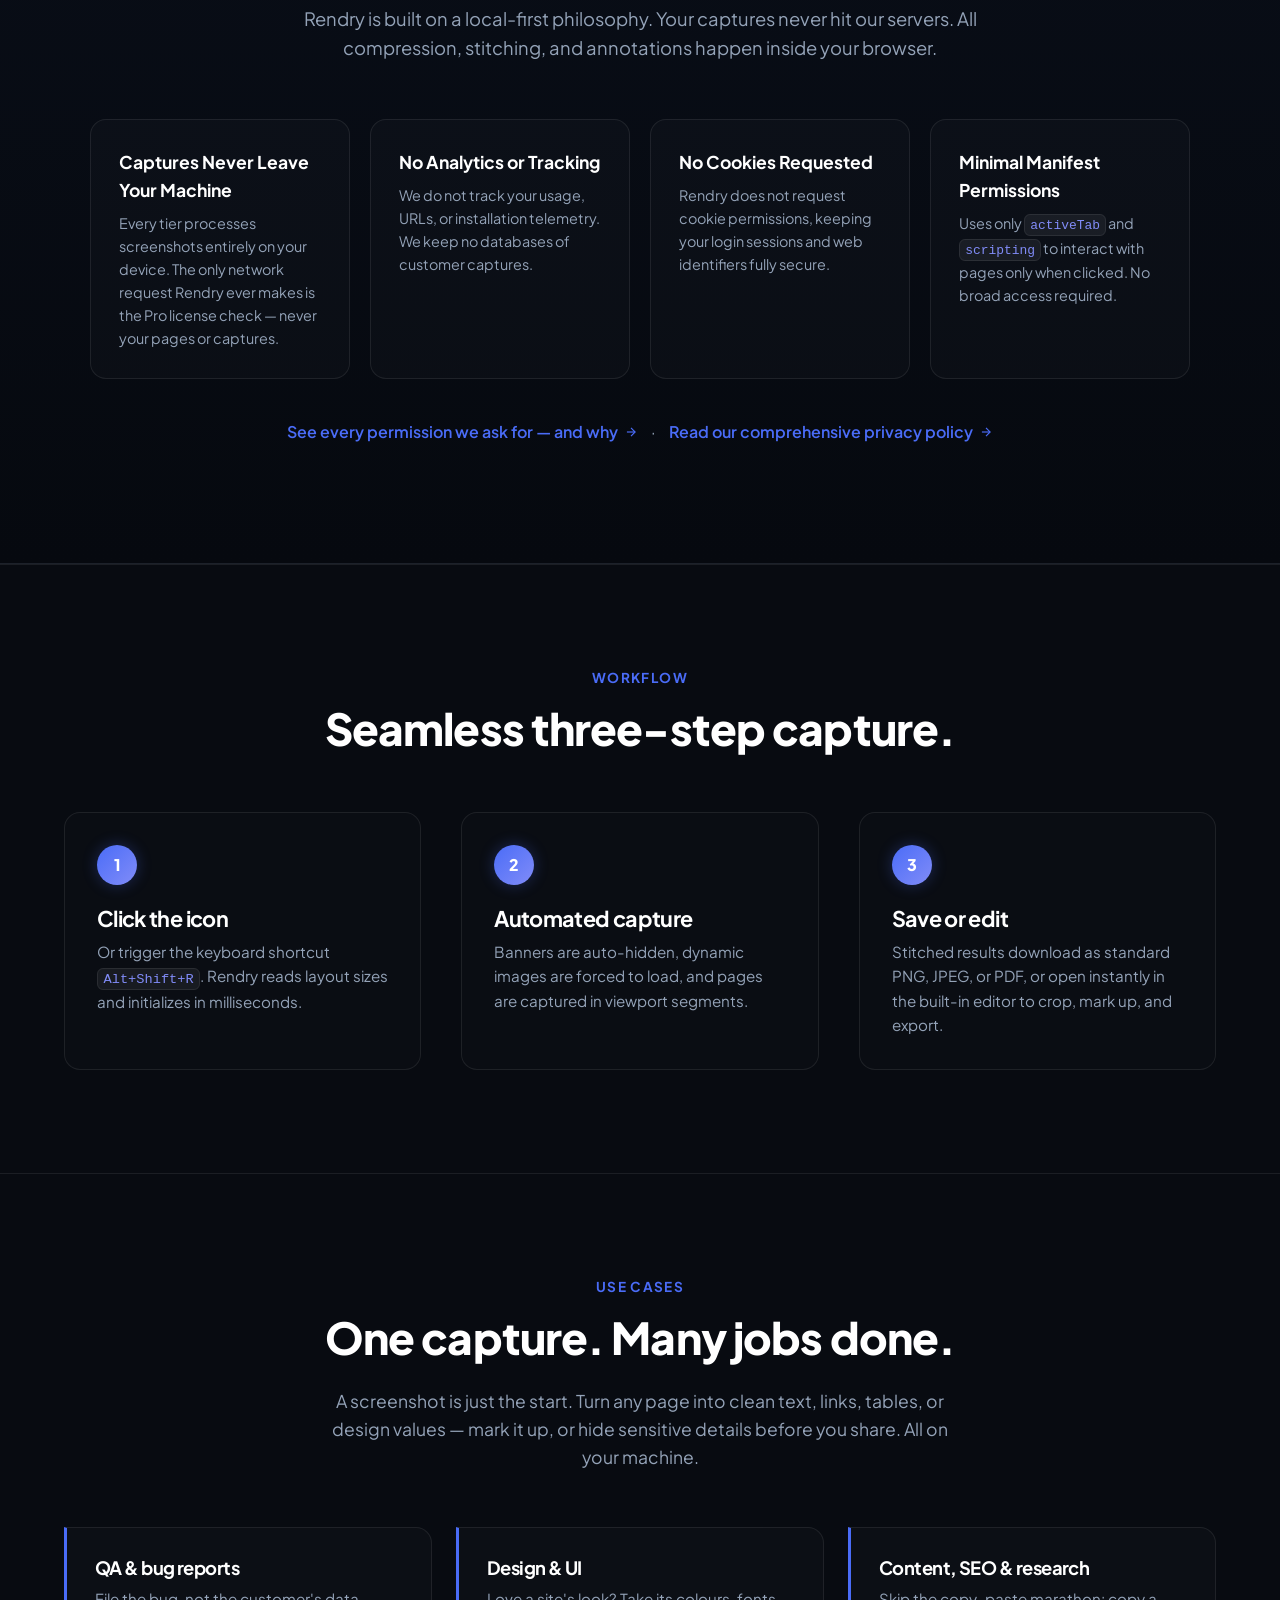
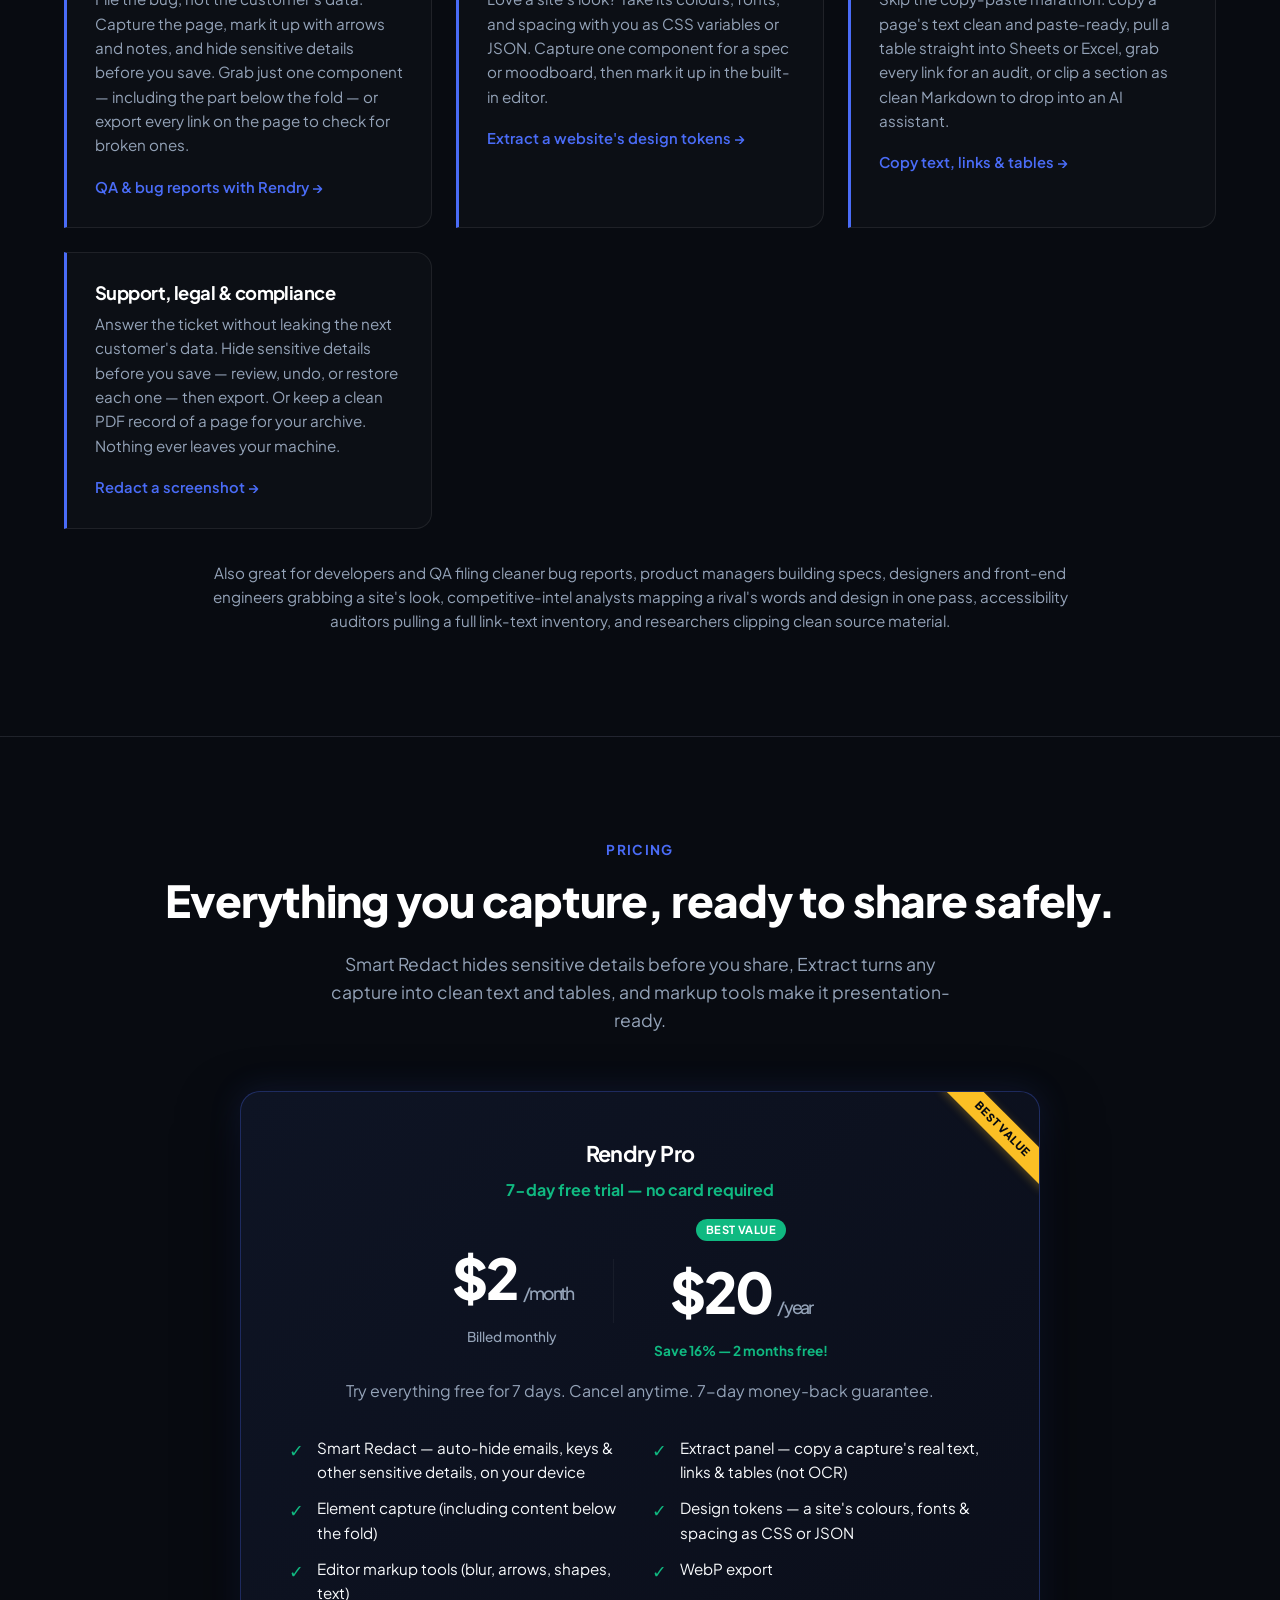
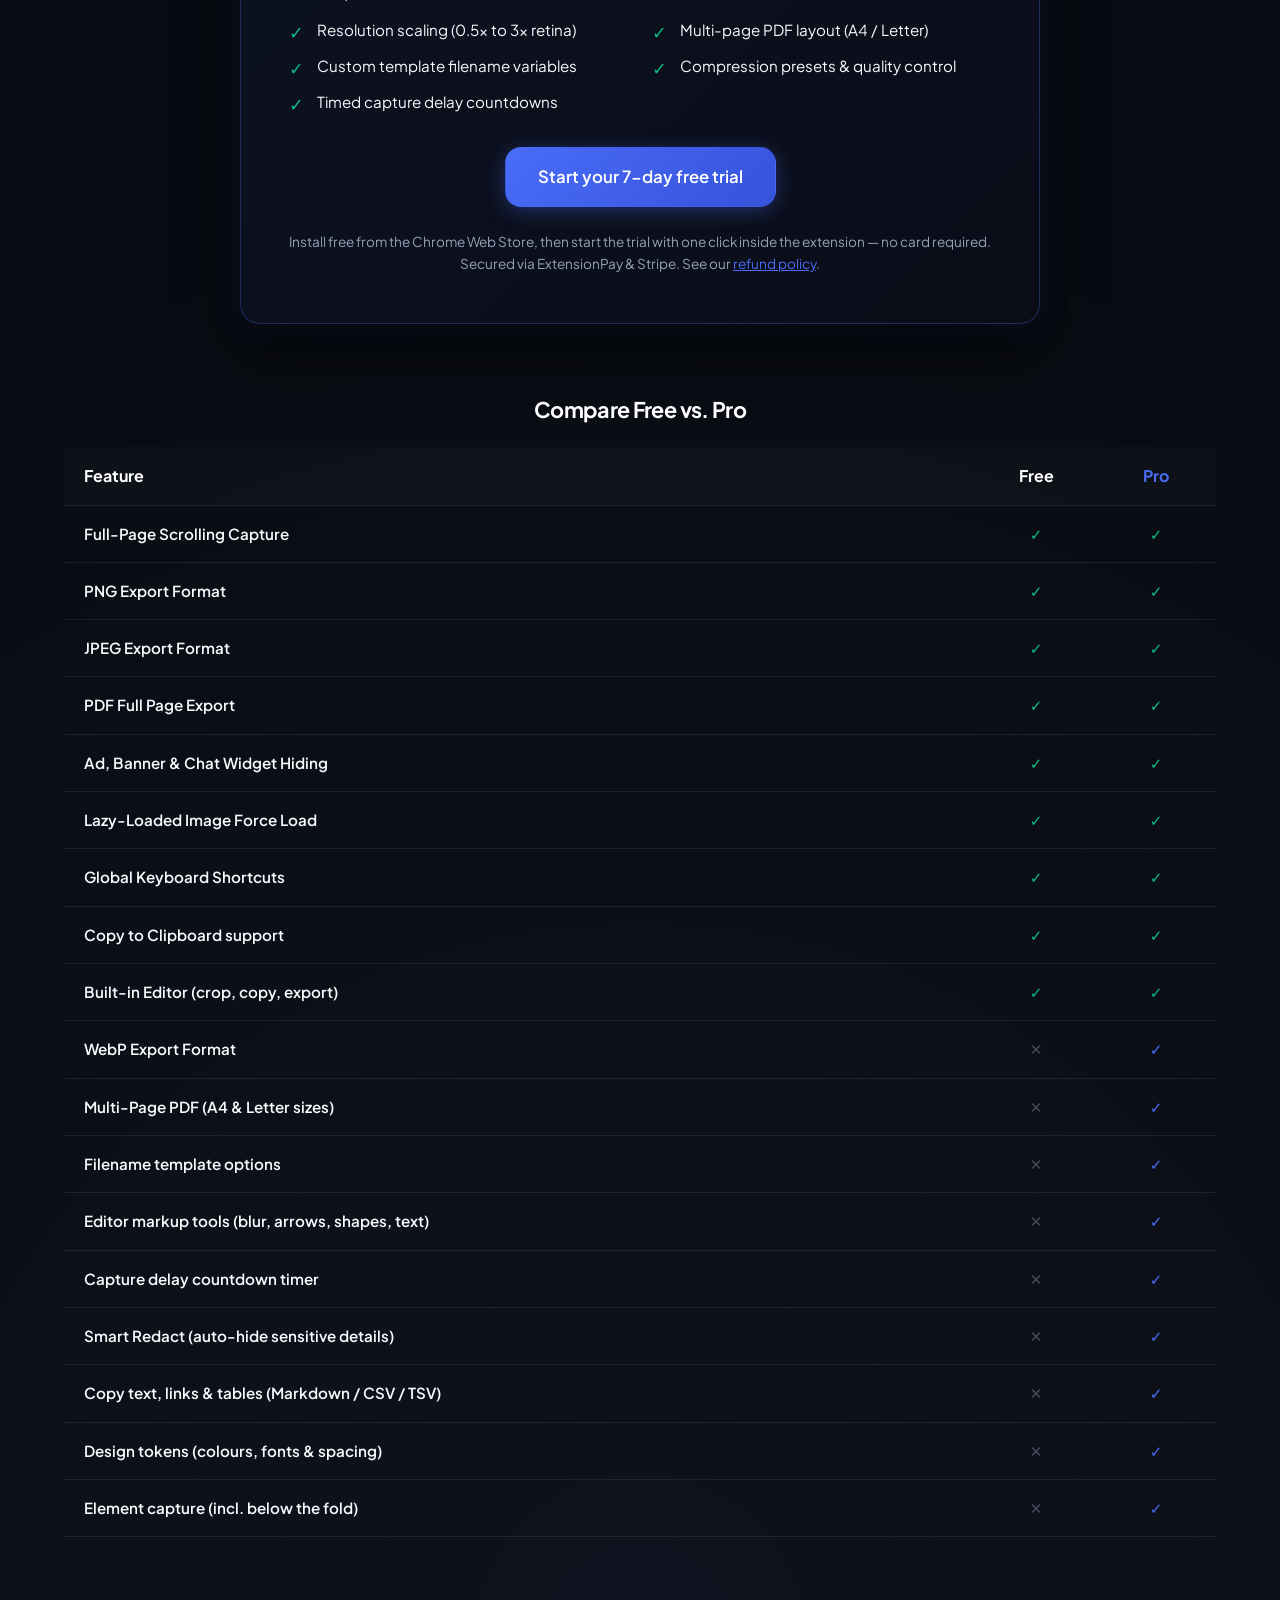
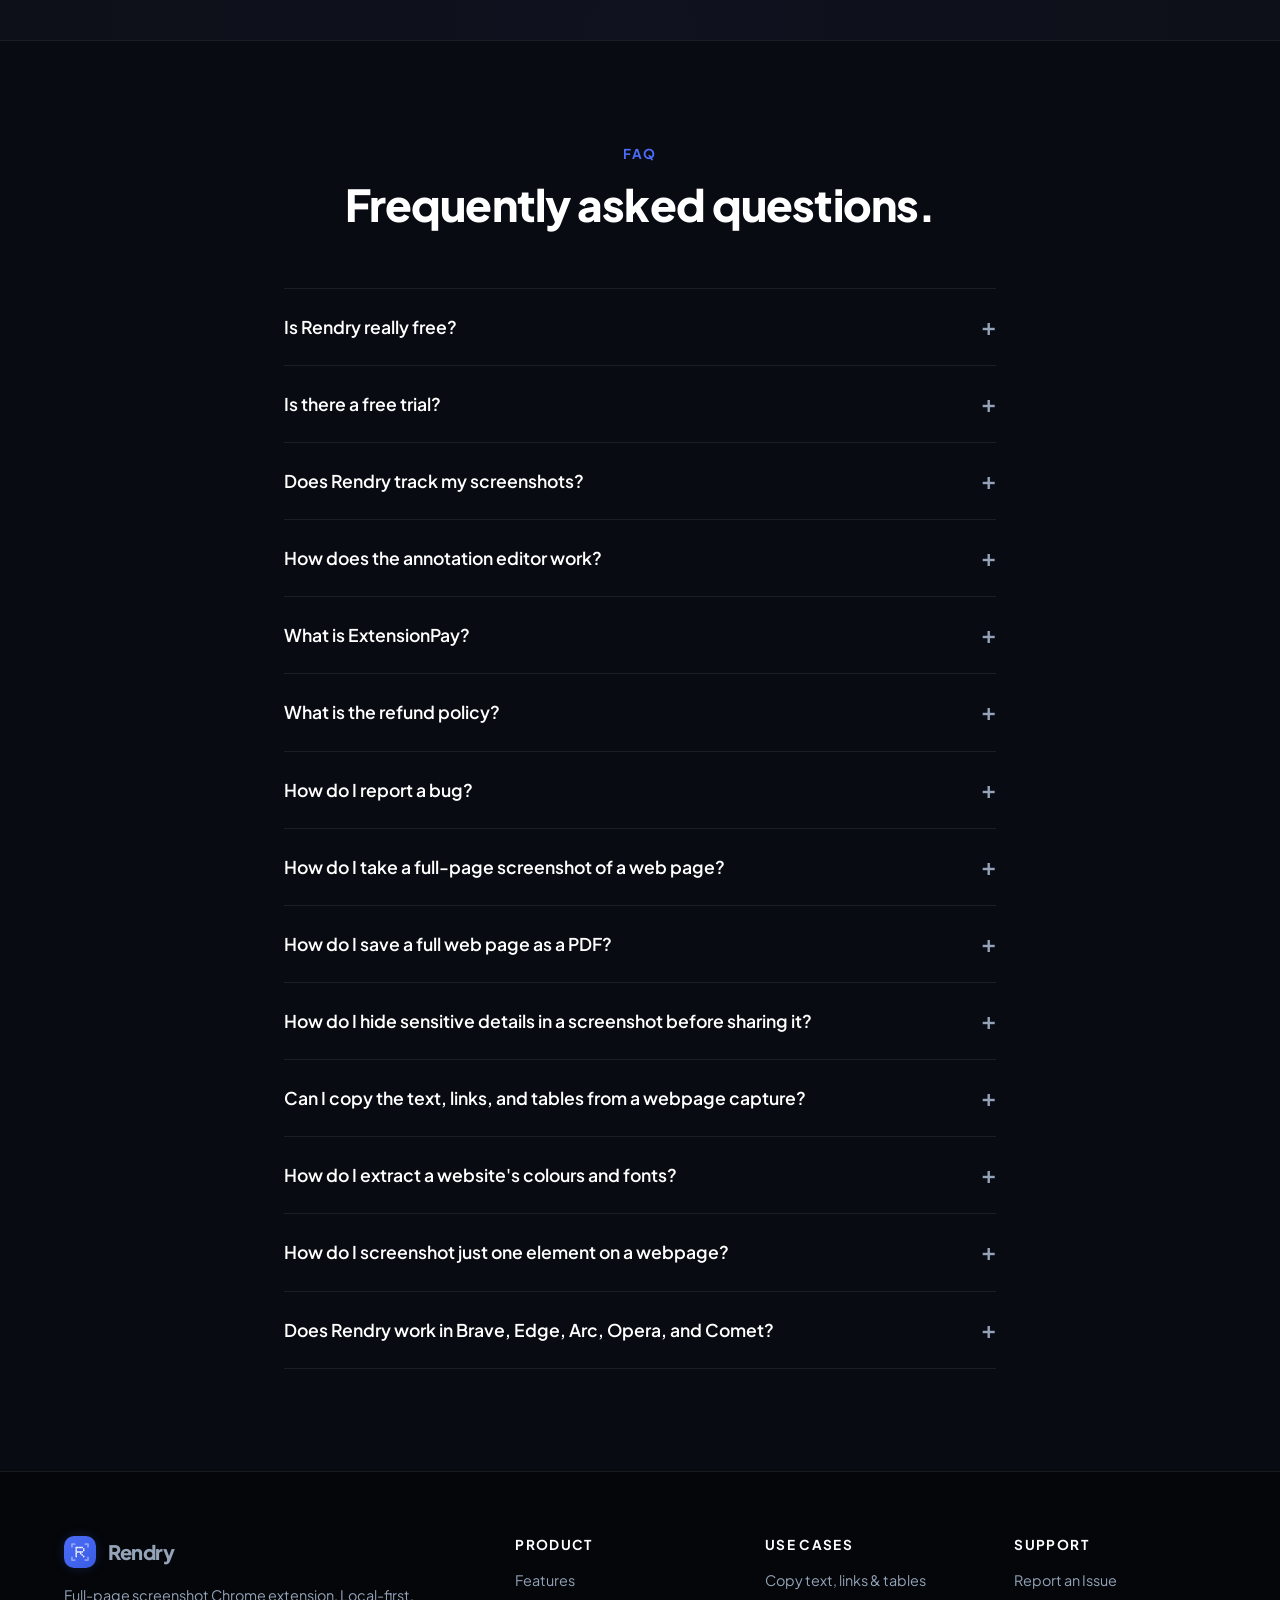
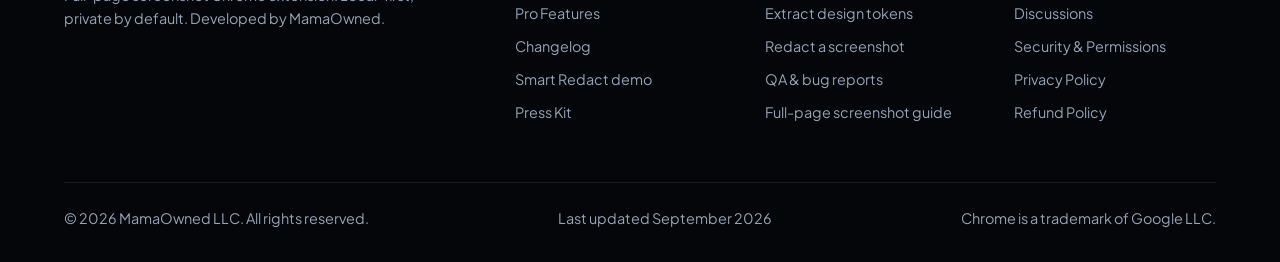
==== commit 34da1363: "docs: finalize Rendry 1.4.4 site release" ====
--- a/index.html
+++ b/index.html
@@ -28,7 +28,7 @@
   "name": "Rendry",
   "applicationCategory": "BrowserApplication",
   "operatingSystem": "Chrome, Brave, Edge, Opera, Arc, Comet",
-  "softwareVersion": "1.4.3",
+  "softwareVersion": "1.4.4",
   "description": "Privacy-first full-page screenshot browser extension. Capture entire web pages as PNG, PDF, JPEG, or WebP. Smart Redact detects sensitive details locally and blurs them with Pro; copy clean text, links, and tables from a capture. Screenshots never leave your machine.",
   "url": "https://rendry.app/",
   "downloadUrl": "https://chromewebstore.google.com/detail/rendry/naobjfpheeabjhmmjhoabikmejgnfejn",
@@ -51,7 +51,7 @@
     "description": "Free tier included. Rendry Pro is $2/month or $20/year and starts with a 7-day free trial — no card required."
   },
   "datePublished": "2025-04-19",
-  "dateModified": "2026-09-27",
+  "dateModified": "2026-09-30",
   "creator": { "@id": "https://rendry.app/#organization" },
   "publisher": { "@id": "https://rendry.app/#organization" }
 }
@@ -771,7 +771,7 @@
     </div>
     <div class="legal">
       <span>&copy; <span id="year">2026</span> MamaOwned LLC. All rights reserved.</span>
-      <span class="updated">Last updated July 2026</span>
+      <span class="updated">Last updated September 2026</span>
       <span>Chrome is a trademark of Google LLC.</span>
     </div>
   </div>
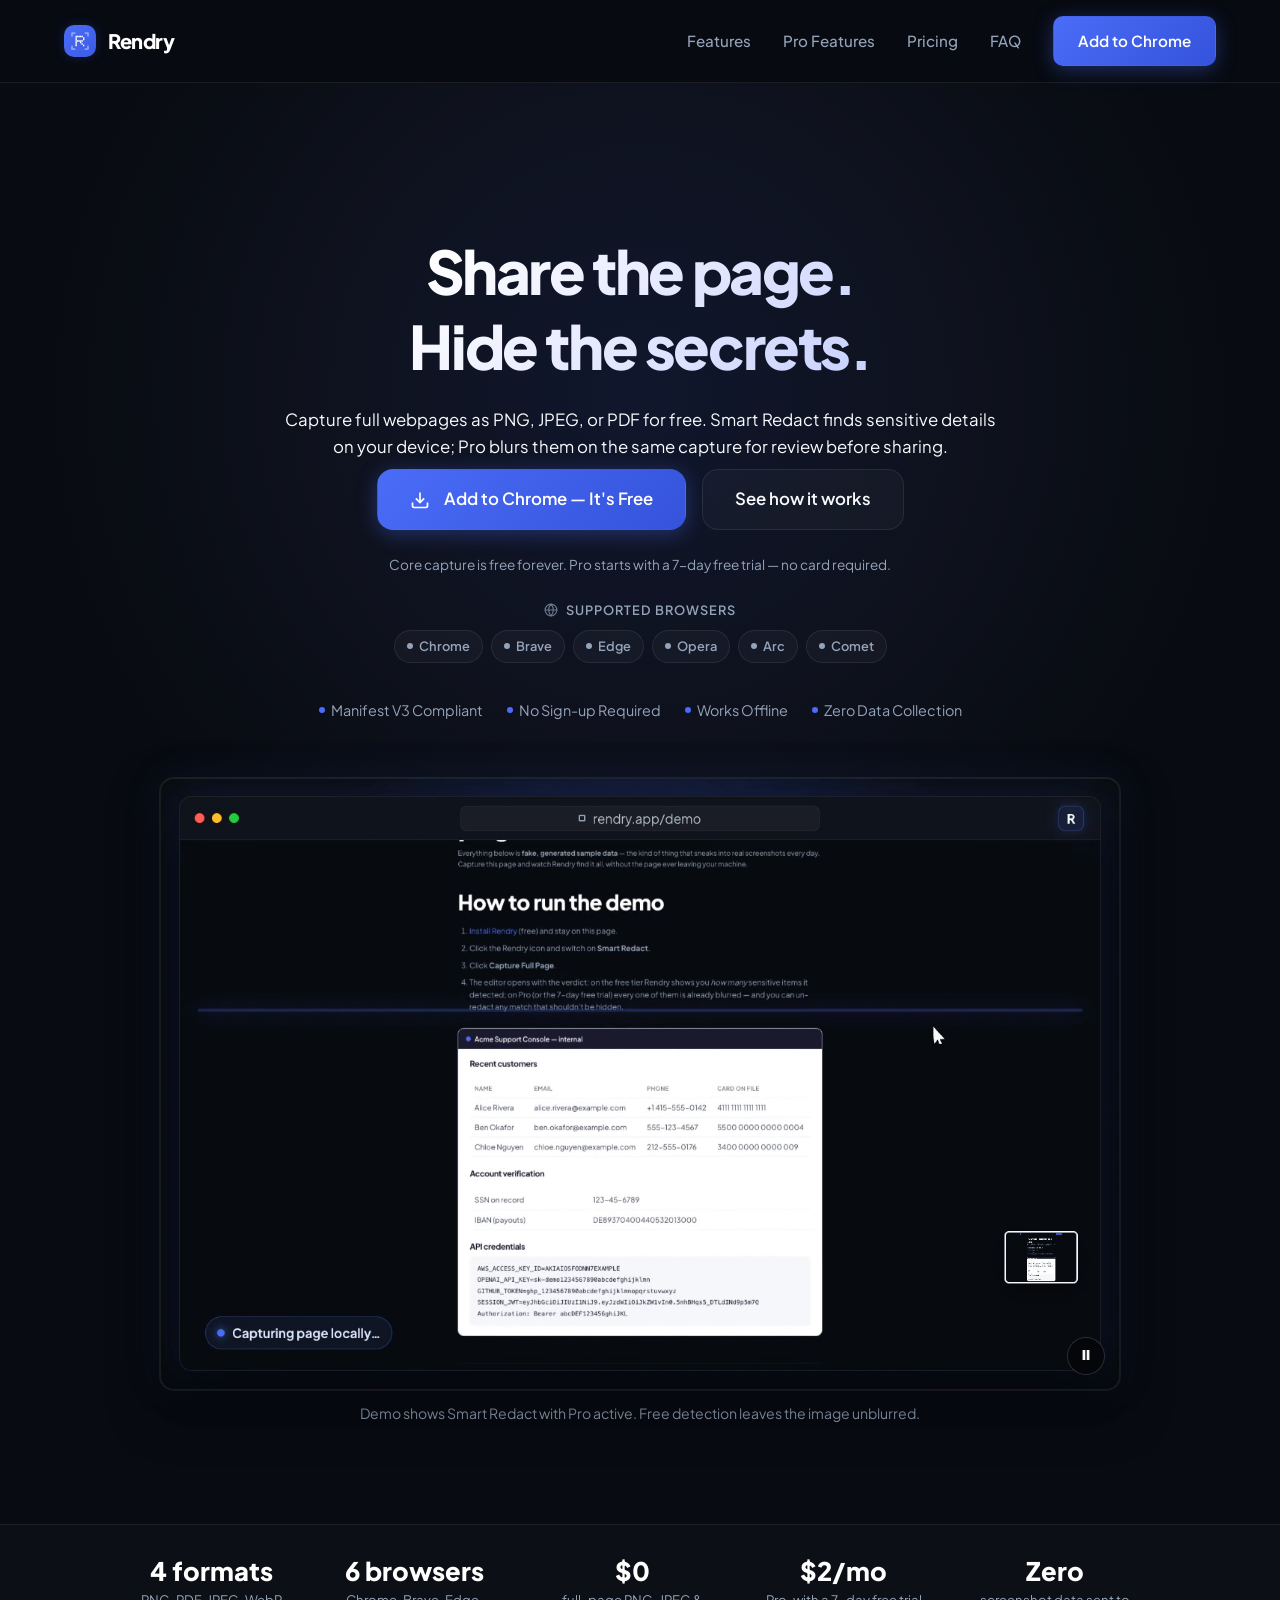
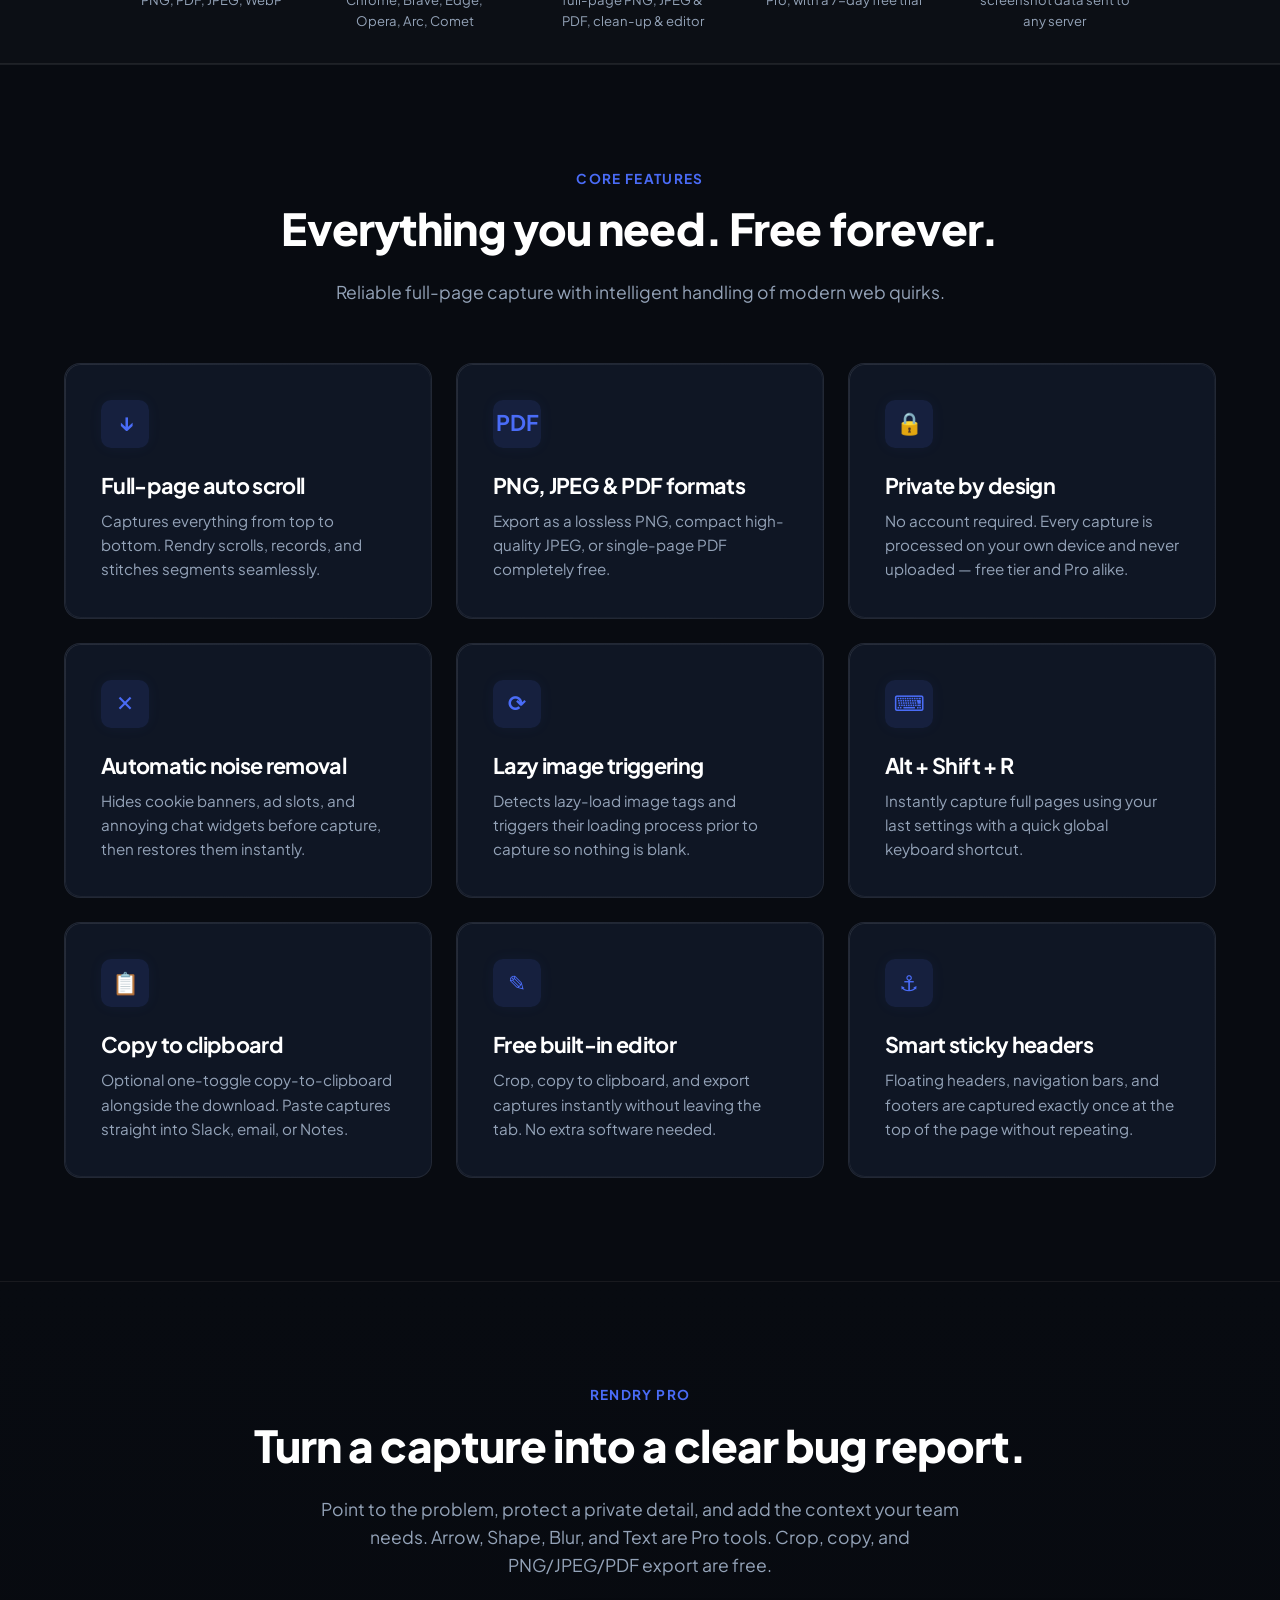
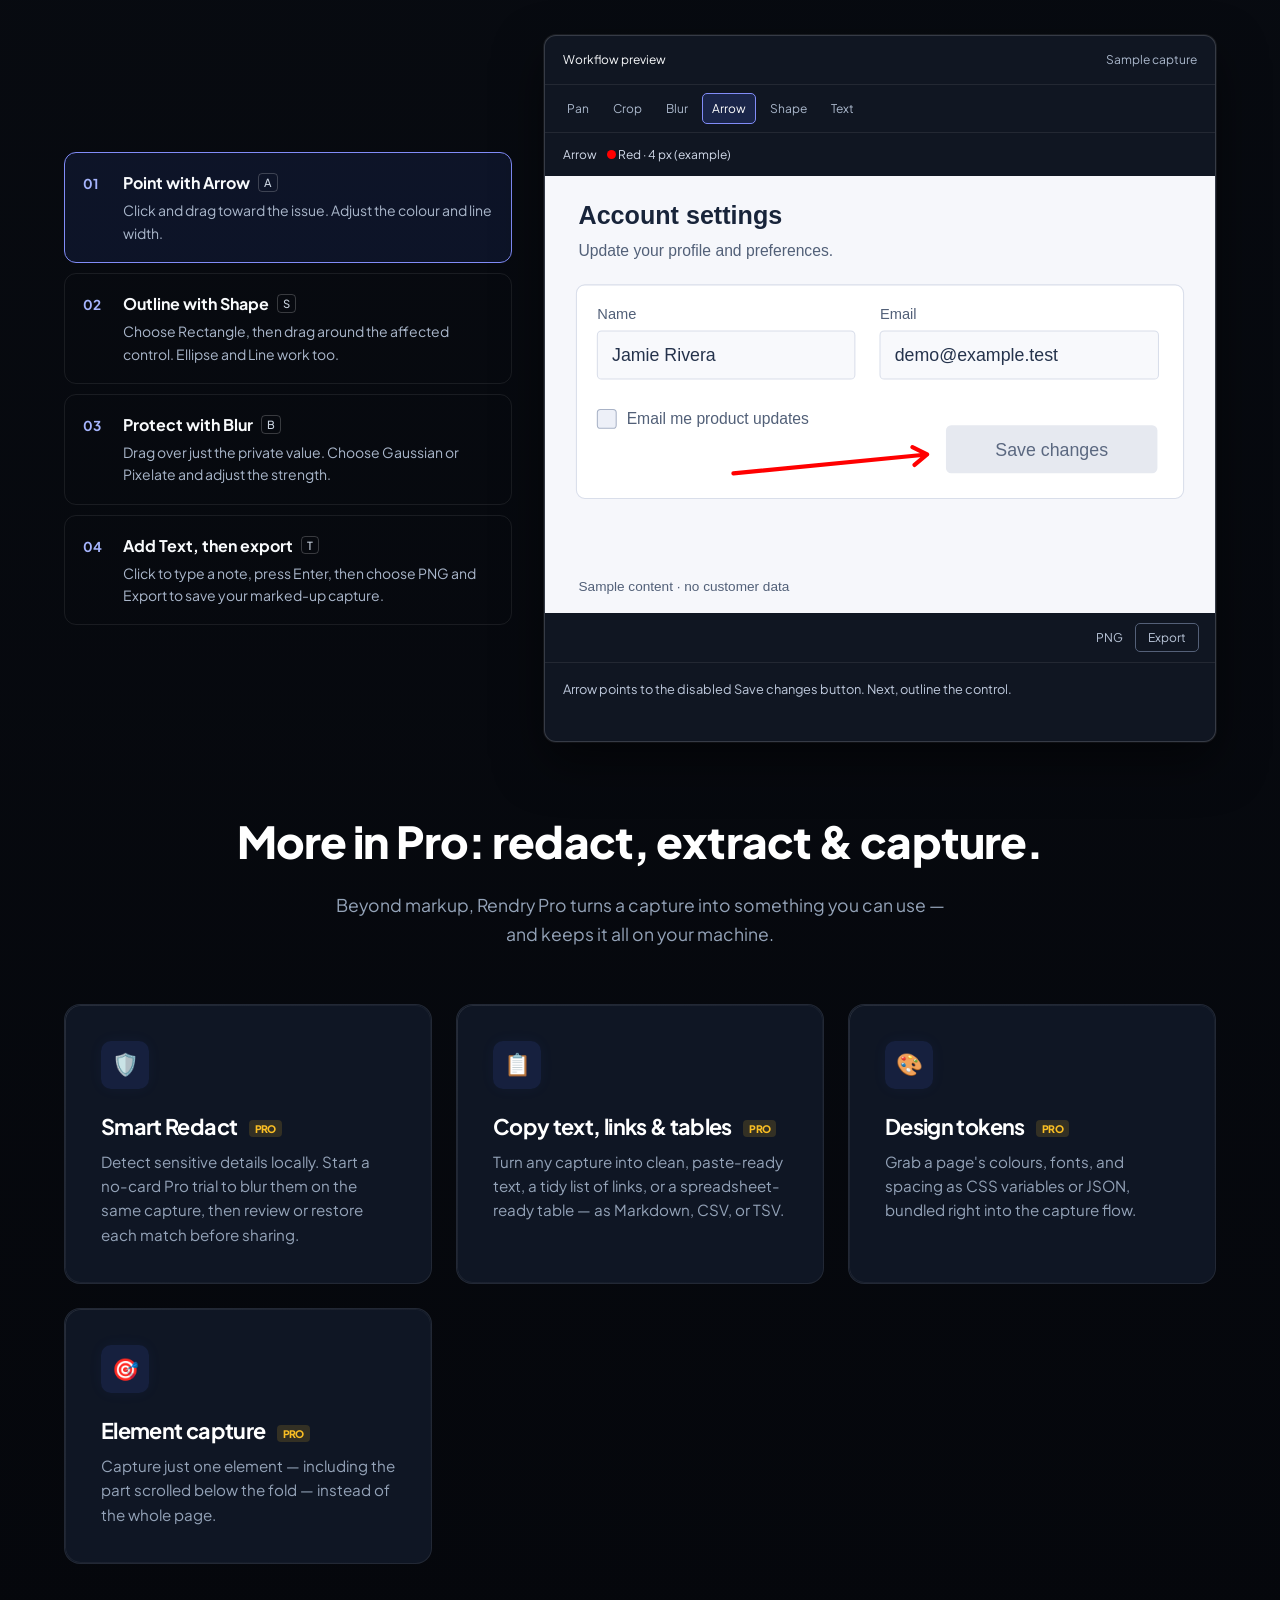
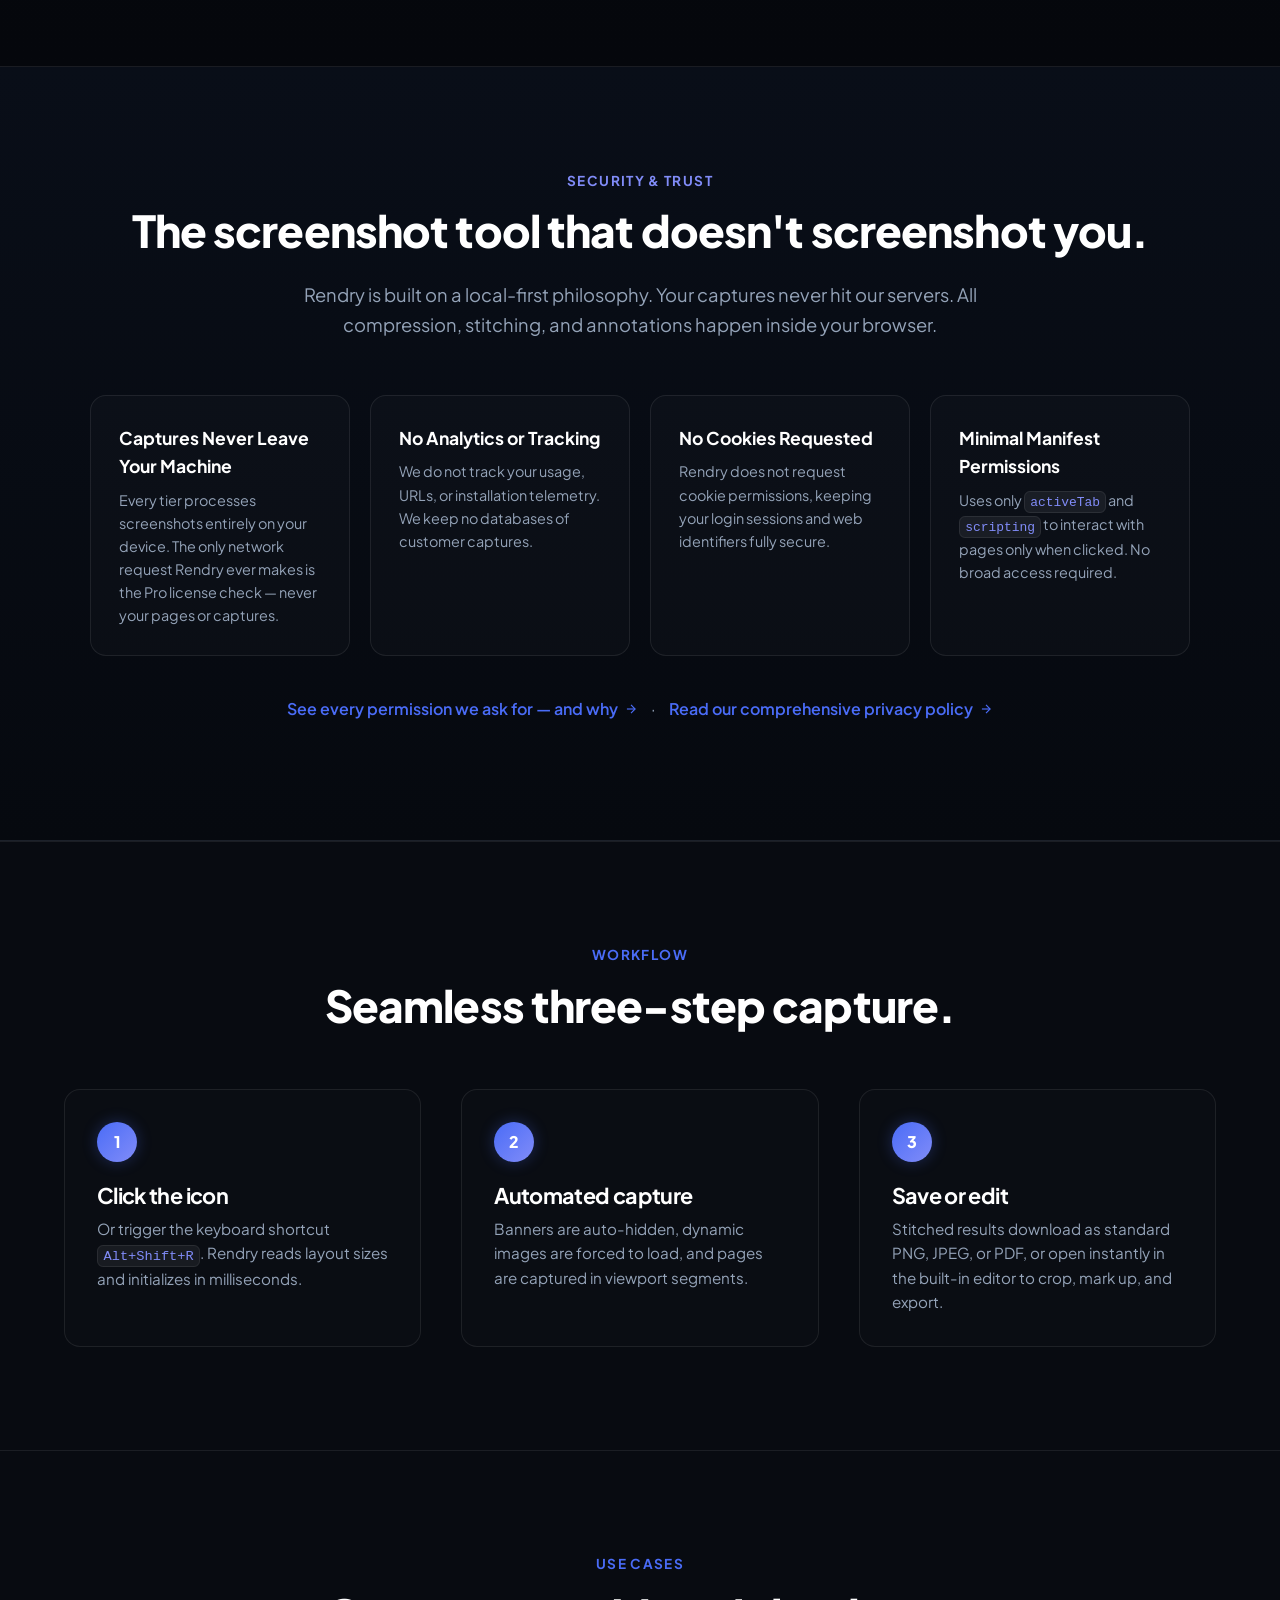
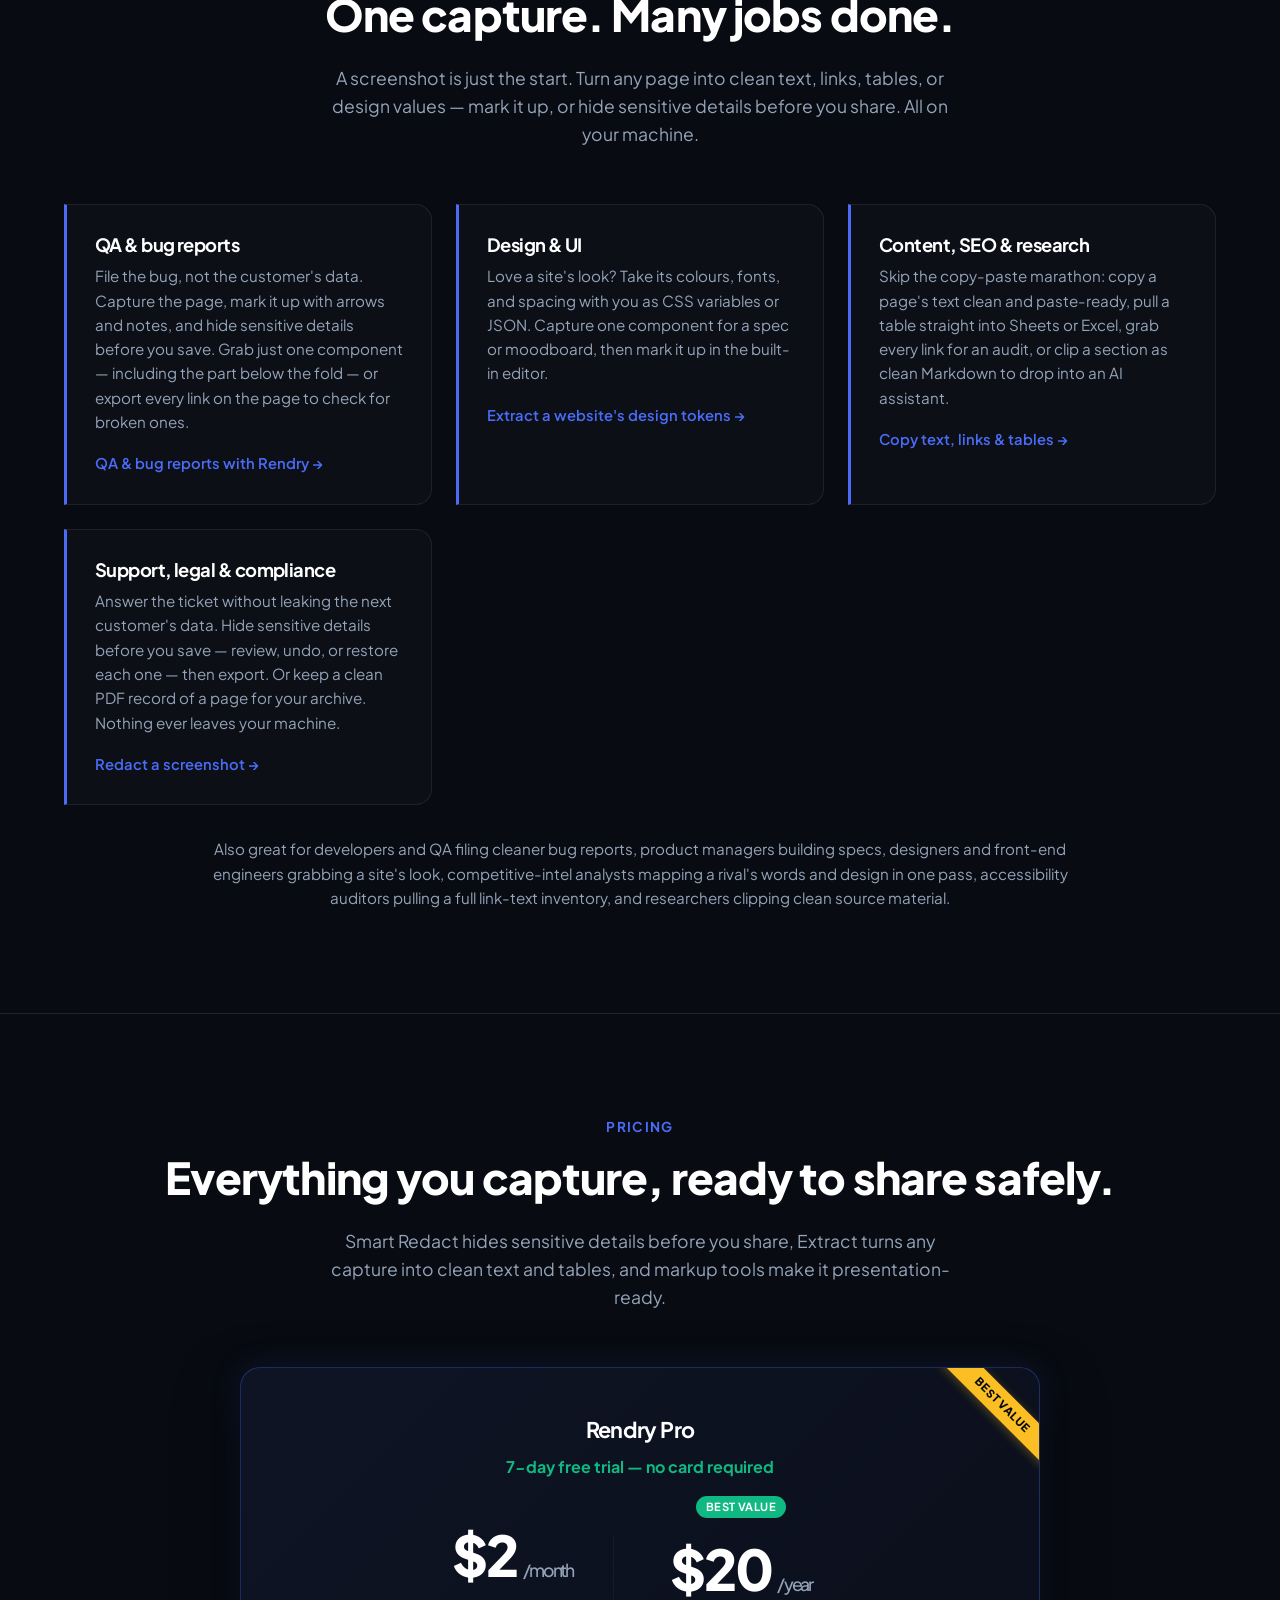
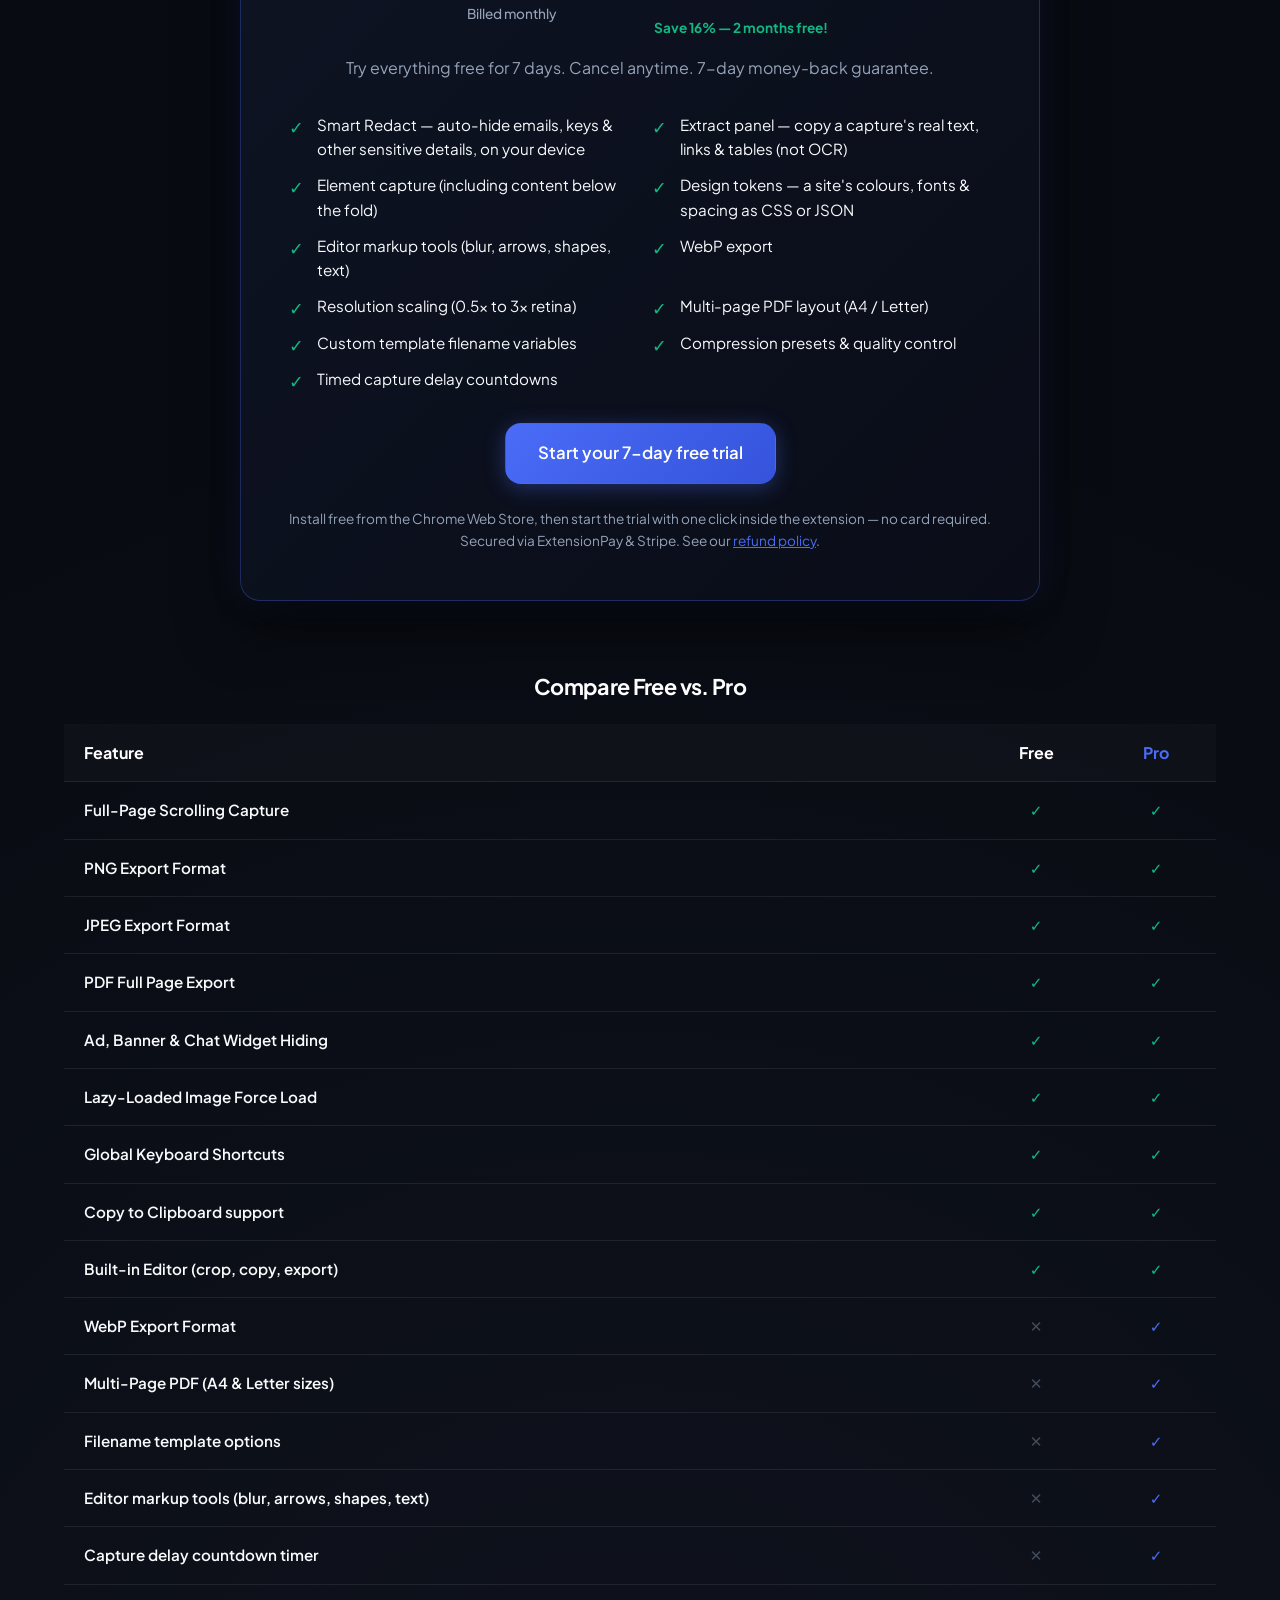
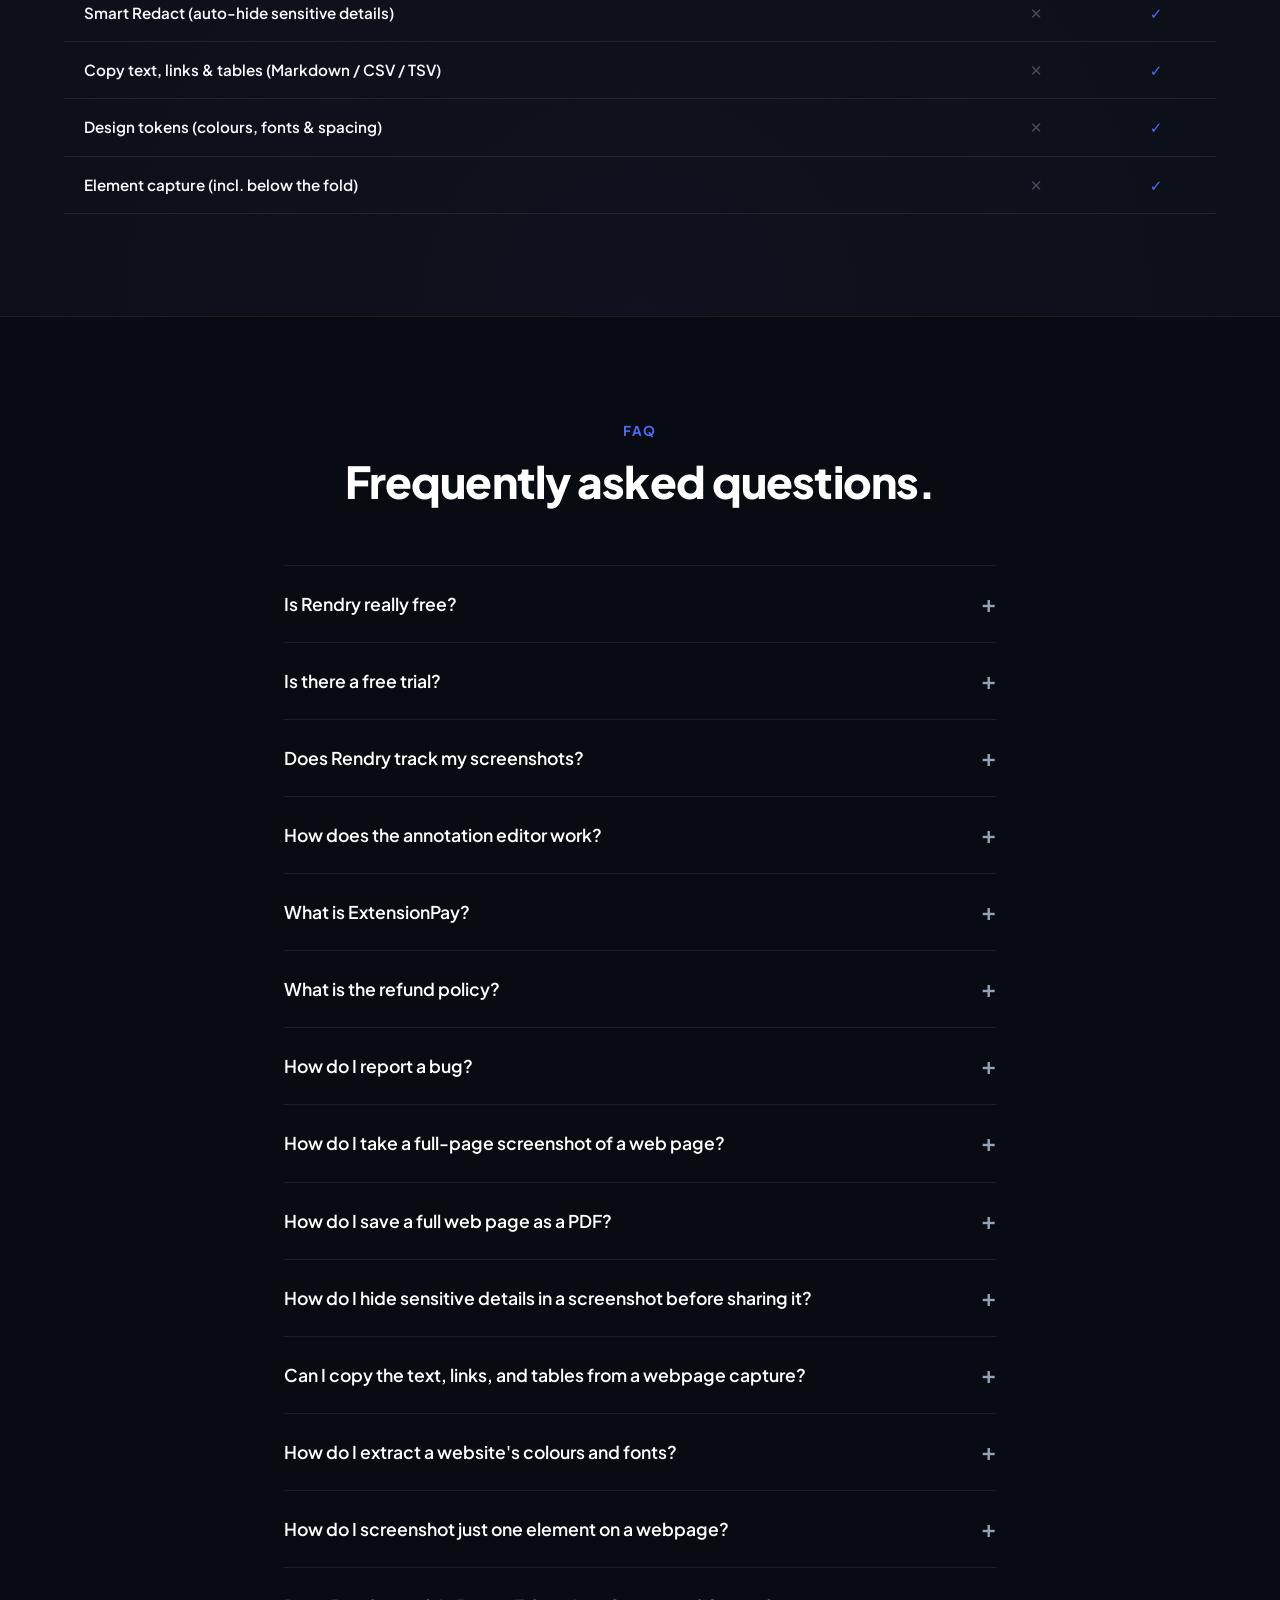
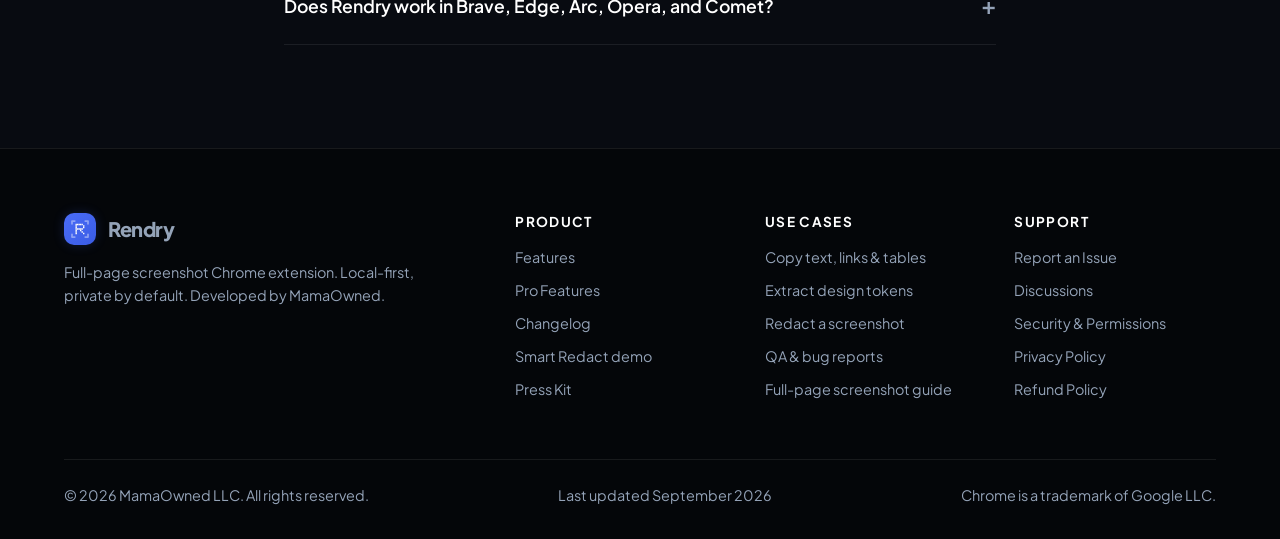
==== commit 811de31f: "fix: align hero redactions and clarify annotation workflow" ====
--- a/index.html
+++ b/index.html
@@ -207,9 +207,9 @@
       </div>
 
       <div class="hero-video-frame">
-        <video class="hero-demo-video" autoplay muted loop playsinline preload="none" poster="assets/hero-demo.e9006c2f.jpg" aria-label="Rendry Pro trial demo: capture, stitch, and redact a full webpage">
-          <source data-src="assets/hero-demo.98cb67c1.webm" type="video/webm">
-          <source data-src="assets/hero-demo.b1e7b0ff.mp4" type="video/mp4">
+        <video class="hero-demo-video" autoplay muted loop playsinline preload="none" poster="assets/hero-demo.8652381c.jpg" aria-label="Rendry Pro trial demo: capture, stitch, and redact a full webpage">
+          <source data-src="assets/hero-demo.dbebf798.webm" type="video/webm">
+          <source data-src="assets/hero-demo.aab8525a.mp4" type="video/mp4">
         </video>
         <button class="hero-demo-toggle" type="button" aria-label="Pause hero animation">Ⅱ</button>
       </div>
@@ -294,58 +294,78 @@
     <div class="container">
       <div class="section-head">
         <div class="eyebrow">Rendry Pro</div>
-        <h2>Polished annotation tools. Local-first.</h2>
-        <p>The built-in editor is free for everyone — crop, copy, and export. These markup tools unlock with Pro, so you can highlight and sanitize screenshots without ever leaving the page or exposing your data.</p>
-      </div>
-      
-      <div class="pro-features-layout">
-        <div class="pro-features-text">
-          <div class="pro-feature-item active" data-demo="arrow" id="tab-arrow">
-            <h3><span>Vector Arrows &amp; Shapes</span><span class="badge">PRO</span></h3>
-            <p>Draw smooth arrows, borders, and shapes. Perfect for detailing feature designs, highlighting bugs, or creating user walk-throughs.</p>
-          </div>
-          <div class="pro-feature-item" data-demo="blur" id="tab-blur">
-            <h3><span>Privacy Blur &amp; Pixelate</span><span class="badge">PRO</span></h3>
-            <p>Sanitize screenshots in seconds. Cover any sensitive details with a clean blur or pixelate — perfect for sharing bug reports and demos without exposing private information.</p>
-          </div>
-          <div class="pro-feature-item" data-demo="text" id="tab-text">
-            <h3><span>Text Annotations</span><span class="badge">PRO</span></h3>
-            <p>Add notes, directions, or headings directly onto your capture image with clean typography that matches your target resolution.</p>
-          </div>
-        </div>
-        
-        <div class="pro-features-demo-window">
-          <div class="demo-canvas-viewport">
-            <div class="demo-image-card">
-              <!-- Basic simulated dashboard layout -->
-              <div class="db-logo" style="margin-bottom:12px;"><div class="db-logo-icon"></div></div>
-              <div style="width:100%;height:10px;background:rgba(255,255,255,0.06);border-radius:2px;margin-bottom:8px;"></div>
-              <div style="width:70%;height:10px;background:rgba(255,255,255,0.04);border-radius:2px;margin-bottom:20px;"></div>
-              <div style="flex-grow:1;display:flex;align-items:center;justify-content:center;">
-                
-                <!-- Arrow demo visualization -->
-                <div class="demo-visual-block active" id="demo-visual-arrow">
-                  <svg class="arrow-demo-svg" viewBox="0 0 400 250" aria-hidden="true">
-                    <rect x="110" y="55" width="180" height="140" rx="6" stroke="#ef4444" stroke-width="4" fill="none" class="rect-glow-line" />
-                  </svg>
-                </div>
-                
-                <!-- Blur demo visualization -->
-                <div class="demo-visual-block" id="demo-visual-blur">
-                  <div class="blur-demo-overlay">
-                    <div class="blur-box-simulation"><span class="blur-text">api_key_8x10f...</span></div>
-                    <span class="blur-label">Hidden before you share</span>
-                  </div>
-                </div>
-                
-                <!-- Text demo visualization -->
-                <div class="demo-visual-block" id="demo-visual-text">
-                  <div class="text-demo-overlay">Change this typography!</div>
-                </div>
-                
-              </div>
+        <h2>Turn a capture into a clear bug report.</h2>
+        <p>Point to the problem, protect a private detail, and add the context your team needs. Arrow, Shape, Blur, and Text are Pro tools. Crop, copy, and PNG/JPEG/PDF export are free.</p>
+      </div>
+
+      <div class="annotation-workflow" data-step="1">
+        <div class="annotation-steps" role="tablist" aria-label="Annotation workflow steps" aria-orientation="vertical">
+          <button class="annotation-step" type="button" role="tab" id="annotation-step-1" aria-controls="annotation-preview" aria-selected="true" data-step="1" data-tool="arrow">
+            <span class="step-number" aria-hidden="true">01</span>
+            <span><strong><span class="step-verb">Point with </span>Arrow <kbd>A</kbd></strong><span class="step-description">Click and drag toward the issue. Adjust the colour and line width.</span></span>
+          </button>
+          <button class="annotation-step" type="button" role="tab" id="annotation-step-2" aria-controls="annotation-preview" aria-selected="false" tabindex="-1" data-step="2" data-tool="shape">
+            <span class="step-number" aria-hidden="true">02</span>
+            <span><strong><span class="step-verb">Outline with </span>Shape <kbd>S</kbd></strong><span class="step-description">Choose Rectangle, then drag around the affected control. Ellipse and Line work too.</span></span>
+          </button>
+          <button class="annotation-step" type="button" role="tab" id="annotation-step-3" aria-controls="annotation-preview" aria-selected="false" tabindex="-1" data-step="3" data-tool="blur">
+            <span class="step-number" aria-hidden="true">03</span>
+            <span><strong><span class="step-verb">Protect with </span>Blur <kbd>B</kbd></strong><span class="step-description">Drag over just the private value. Choose Gaussian or Pixelate and adjust the strength.</span></span>
+          </button>
+          <button class="annotation-step" type="button" role="tab" id="annotation-step-4" aria-controls="annotation-preview" aria-selected="false" tabindex="-1" data-step="4" data-tool="text">
+            <span class="step-number" aria-hidden="true">04</span>
+            <span><strong><span class="step-verb">Add </span>Text<span class="step-verb">, then export</span> <kbd>T</kbd></strong><span class="step-description">Click to type a note, press Enter, then choose PNG and Export to save your marked-up capture.</span></span>
+          </button>
+        </div>
+
+        <div class="annotation-preview" id="annotation-preview" role="tabpanel" aria-labelledby="annotation-step-1" tabindex="0">
+          <figure>
+            <div class="annotation-preview-heading"><span>Workflow preview</span><span>Sample capture</span></div>
+            <p class="annotation-instruction">Click and drag toward the issue. Adjust the colour and line width.</p>
+            <div class="annotation-toolbar" aria-hidden="true">
+              <span>Pan</span><span>Crop</span><span data-preview-tool="blur">Blur</span><span class="selected" data-preview-tool="arrow">Arrow</span><span data-preview-tool="shape">Shape</span><span data-preview-tool="text">Text</span>
             </div>
-          </div>
+            <div class="annotation-options" aria-hidden="true">
+              <span data-options="1">Arrow <span class="annotation-swatch"></span> Red · 4 px (example)</span>
+              <span data-options="2" hidden>Shape · Rectangle <span class="annotation-swatch"></span> Red · 4 px (example)</span>
+              <span data-options="3" hidden>Blur · Gaussian · Strength 20</span>
+              <span data-options="4" hidden>Text <span class="annotation-swatch"></span> Red · 24 px (example)</span>
+            </div>
+            <svg class="annotation-capture" viewBox="0 0 640 418" aria-hidden="true" xmlns="http://www.w3.org/2000/svg">
+              <defs>
+                <filter id="annotation-email-blur" x="0" y="0" width="1" height="1" color-interpolation-filters="sRGB"><feGaussianBlur stdDeviation="4"/></filter>
+                <clipPath id="annotation-email-bounds"><rect id="annotation-email-region" x="330" y="156" width="164" height="28"/></clipPath>
+              </defs>
+              <rect width="640" height="418" fill="#f6f7fb"/>
+              <g font-family="Arial, sans-serif">
+                <text x="32" y="46" fill="#18243a" font-size="24" font-weight="700">Account settings</text>
+                <text x="32" y="76" fill="#526078" font-size="15">Update your profile and preferences.</text>
+                <rect x="30" y="104" width="580" height="204" rx="8" fill="white" stroke="#d9deea"/>
+                <g fill="#526078" font-size="14"><text x="50" y="137">Name</text><text x="320" y="137">Email</text></g>
+                <g fill="#f8f9fc" stroke="#d9deea"><rect x="50" y="148" width="246" height="46" rx="4"/><rect x="320" y="148" width="266" height="46" rx="4"/></g>
+                <text x="64" y="177" fill="#25334c" font-size="17">Jamie Rivera</text>
+                <g clip-path="url(#annotation-email-bounds)"><text class="annotation-email" x="334" y="177" fill="#25334c" font-size="17">demo@example.test</text></g>
+                <use class="annotation-blur-selection" href="#annotation-email-region" fill="none" stroke="#4a90d9" stroke-width="2"/>
+                <rect x="50" y="223" width="18" height="18" rx="3" fill="#edf0f8" stroke="#a8b2c6"/>
+                <text x="78" y="237" fill="#526078" font-size="15">Email me product updates</text>
+                <rect x="383" y="238" width="202" height="46" rx="5" fill="#e6e9f0"/>
+                <text x="484" y="267" text-anchor="middle" fill="#5b6880" font-size="17">Save changes</text>
+                <g fill="none" stroke="#ff0000" stroke-width="4" stroke-linecap="round" stroke-linejoin="round">
+                  <path d="M180 284 L365 266 M351 259 L365 266 L353 276"/>
+                  <rect class="annotation-layer" data-layer="2" x="375" y="230" width="218" height="62"/>
+                </g>
+                <text class="annotation-layer" data-layer="4" x="62" y="358" fill="#ff0000" font-size="24">Enable after editing</text>
+                <text x="32" y="396" fill="#526078" font-size="13">Sample content · no customer data</text>
+              </g>
+            </svg>
+            <div class="annotation-export" aria-hidden="true"><span>PNG</span><span class="annotation-export-label">Export</span></div>
+            <figcaption class="annotation-caption" aria-live="polite">
+              <span data-caption="1">Arrow points to the disabled Save changes button. Next, outline the control.</span>
+              <span data-caption="2" hidden>The arrow stays in place while a rectangle frames the affected button.</span>
+              <span data-caption="3" hidden>Only the sample email is blurred. Its label and the rest of the report stay readable.</span>
+              <span data-caption="4" hidden>“Enable after editing” explains the fix. Choose PNG and Export in the editor to save all your edits together.</span>
+            </figcaption>
+          </figure>
         </div>
       </div>
 
@@ -834,75 +854,53 @@
     }
   });
 
-  // Pro Features Interactive demo tabs
-  const tabItems = document.querySelectorAll('.pro-feature-item');
-  const demoVisualBlocks = document.querySelectorAll('.demo-visual-block');
-  
-  let demoInterval = null;
-  let demoTimeouts = [];
-
-  function clearDemoIntervals() {
-    if (demoInterval) {
-      clearInterval(demoInterval);
-      demoInterval = null;
-    }
-    demoTimeouts.forEach(t => clearTimeout(t));
-    demoTimeouts = [];
+  // One cumulative workflow. User selection owns the state; no autoplay.
+  const workflow = document.querySelector('.annotation-workflow');
+  const steps = [...workflow.querySelectorAll('[role="tab"]')];
+  const preview = workflow.querySelector('[role="tabpanel"]');
+  const caption = workflow.querySelector('.annotation-caption');
+  const captions = [...caption.querySelectorAll('[data-caption]')].map((item) => item.textContent);
+  caption.textContent = captions[0];
+  const compactWorkflow = window.matchMedia('(max-width: 860px)');
+  function updateStepOrientation() {
+    workflow.querySelector('[role="tablist"]').setAttribute('aria-orientation', compactWorkflow.matches ? 'horizontal' : 'vertical');
   }
-
-  function runDemoCycle(block) {
-    block.classList.remove('draw-line');
-    
-    // Force reflow to reset CSS transitions properly
-    void block.offsetWidth;
-    
-    // 1. Draw line
-    block.classList.add('draw-line');
-    
-    
-    // 2. Reset after total 2.8s
-    const t1 = setTimeout(() => {
-      block.classList.remove('draw-line');
-    }, 2800);
-    demoTimeouts.push(t1);
+  compactWorkflow.addEventListener('change', updateStepOrientation);
+  updateStepOrientation();
+
+  function selectStep(selected) {
+    const step = selected.dataset.step;
+    workflow.dataset.step = step;
+    preview.setAttribute('aria-labelledby', selected.id);
+    steps.forEach((tab) => {
+      const active = tab === selected;
+      tab.setAttribute('aria-selected', String(active));
+      tab.tabIndex = active ? 0 : -1;
+    });
+    workflow.querySelectorAll('[data-preview-tool]').forEach((tool) => {
+      tool.classList.toggle('selected', tool.dataset.previewTool === selected.dataset.tool);
+    });
+    workflow.querySelectorAll('[data-options]').forEach((content) => {
+      content.hidden = content.dataset.options !== step;
+    });
+    workflow.querySelector('.annotation-instruction').textContent = selected.querySelector('.step-description').textContent;
+    caption.textContent = captions[Number(step) - 1];
   }
 
-  function startDemoLoop(selectedDemo) {
-    clearDemoIntervals();
-    
-    const block = document.getElementById(`demo-visual-${selectedDemo}`);
-    if (!block) return;
-    
-    if (selectedDemo === 'arrow' || selectedDemo === 'blur') {
-      runDemoCycle(block);
-      demoInterval = setInterval(() => {
-        runDemoCycle(block);
-      }, 3200); // 2.8s cycle + 0.4s pause before restart
-    }
-  }
-
-  tabItems.forEach(tab => {
-    tab.addEventListener('click', () => {
-      // Toggle active states on text items
-      tabItems.forEach(t => t.classList.remove('active'));
-      tab.classList.add('active');
-      
-      // Swap active states on visual panels
-      const selectedDemo = tab.getAttribute('data-demo');
-      demoVisualBlocks.forEach(block => {
-        block.classList.remove('active');
-        if (block.id === `demo-visual-${selectedDemo}`) {
-          block.classList.add('active');
-        }
-      });
-      
-      // Control loops
-      startDemoLoop(selectedDemo);
+  steps.forEach((tab, index) => {
+    tab.addEventListener('click', () => selectStep(tab));
+    tab.addEventListener('keydown', (event) => {
+      let next;
+      if (event.key === 'ArrowDown' || event.key === 'ArrowRight') next = (index + 1) % steps.length;
+      else if (event.key === 'ArrowUp' || event.key === 'ArrowLeft') next = (index - 1 + steps.length) % steps.length;
+      else if (event.key === 'Home') next = 0;
+      else if (event.key === 'End') next = steps.length - 1;
+      else return;
+      event.preventDefault();
+      selectStep(steps[next]);
+      steps[next].focus();
     });
   });
-
-  // Start the default demo loop on load
-  startDemoLoop('arrow');
 });
 </script>
 
--- a/styles.css
+++ b/styles.css
@@ -32,6 +32,7 @@
 
 html {
   scroll-behavior: smooth;
+  scroll-padding-top: 96px;
 }
 
 body {
@@ -137,6 +138,9 @@
   transform: translateY(-1px);
 }
 .btn-lg {
+  max-width: 100%;
+  white-space: normal;
+  text-align: center;
   padding: 16px 32px;
   font-size: 1.05rem;
   border-radius: var(--radius);
@@ -388,7 +392,7 @@
   z-index: 10;
   border: 1px solid var(--border-color);
   border-radius: 14px;
-  background: var(--bg-darker) url('assets/hero-demo.e9006c2f.jpg') center / cover no-repeat;
+  background: var(--bg-darker) url('assets/hero-demo.8652381c.jpg') center / cover no-repeat;
   box-shadow: var(--shadow-lg), 0 0 40px rgba(74, 108, 247, 0.1);
 }
 .hero-demo-video {
@@ -422,6 +426,7 @@
   background: rgba(15, 22, 36, 0.92);
 }
 @media (prefers-reduced-motion: reduce) {
+  html { scroll-behavior: auto; }
   .hero-demo-video {
     visibility: hidden;
   }
@@ -459,7 +464,7 @@
 /* ─── Features Grid ───────────────────────────────────────────────── */
 .grid {
   display: grid;
-  grid-template-columns: repeat(auto-fit, minmax(320px, 1fr));
+  grid-template-columns: repeat(auto-fit, minmax(min(100%, 320px), 1fr));
   gap: 24px;
 }
 .card {
@@ -524,52 +529,10 @@
   }
 }
 
-/* ─── PRO Interactive Feature Section ───────────────────────────── */
+/* ─── Annotation workflow ───────────────────────────────────────── */
 .pro-features-highlight {
   background: linear-gradient(180deg, var(--bg-dark) 0%, #05070c 100%);
 }
-.pro-features-layout {
-  display: grid;
-  grid-template-columns: 1fr 1.2fr;
-  gap: 48px;
-  align-items: center;
-  margin-top: 40px;
-}
-@media (max-width: 860px) {
-  .pro-features-layout {
-    grid-template-columns: 1fr;
-    gap: 32px;
-  }
-}
-.pro-features-text {
-  display: flex;
-  flex-direction: column;
-  gap: 16px;
-}
-.pro-feature-item {
-  background: rgba(255, 255, 255, 0.02);
-  border: 1px solid var(--border-color);
-  padding: 24px;
-  border-radius: var(--radius);
-  cursor: pointer;
-  transition: all 0.2s ease;
-}
-.pro-feature-item:hover {
-  background: rgba(255, 255, 255, 0.04);
-}
-.pro-feature-item.active {
-  background: rgba(74, 108, 247, 0.08);
-  border-color: var(--blue);
-  box-shadow: 0 8px 24px rgba(74, 108, 247, 0.1);
-}
-.pro-feature-item h3 {
-  margin-bottom: 6px;
-  font-size: 1.15rem;
-  display: flex;
-  align-items: center;
-  gap: 10px;
-}
-.pro-feature-item h3 span.badge,
 .card h3 .badge {
   background: rgba(251, 191, 36, 0.15);
   color: #fbbf24;
@@ -577,154 +540,107 @@
   padding: 2px 6px;
   border-radius: 4px;
   font-weight: 800;
-}
-.card h3 .badge {
   margin-left: 8px;
   vertical-align: middle;
 }
-.pro-feature-item p {
-  margin: 0;
-  font-size: 0.9rem;
-}
-
-.pro-features-demo-window {
+.annotation-workflow {
+  display: grid;
+  grid-template-columns: minmax(0, 0.8fr) minmax(0, 1.2fr);
+  gap: 32px;
+  align-items: center;
+  margin-top: 40px;
+}
+.annotation-steps {
+  display: flex;
+  flex-direction: column;
+  gap: 10px;
+}
+.annotation-step {
+  display: grid;
+  grid-template-columns: 28px minmax(0, 1fr);
+  gap: 12px;
+  padding: 18px;
+  text-align: left;
+  font: inherit;
+  color: var(--text-main);
+  background: transparent;
+  border: 1px solid var(--border-color);
   border-radius: 12px;
-  border: 1px solid var(--border-color);
-  background: #0a0d14;
+  cursor: pointer;
+}
+.annotation-step:hover { background: rgba(255, 255, 255, 0.04); }
+.annotation-step[aria-selected="true"] {
+  background: rgba(74, 108, 247, 0.1);
+  border-color: #818cf8;
+}
+.annotation-step:focus-visible,
+.annotation-preview:focus-visible {
+  outline: 3px solid #a5b4fc;
+  outline-offset: 4px;
+}
+.step-number { color: #a5b4fc; font-size: 0.85rem; font-weight: 700; padding-top: 2px; }
+.annotation-step strong { display: block; font-size: 1rem; line-height: 1.5; }
+.annotation-step kbd {
+  display: inline-block;
+  margin-left: 5px;
+  padding: 0 5px;
+  font-family: inherit;
+  font-size: 0.7rem;
+  font-weight: 500;
+  line-height: 1.5;
+  color: #cbd5e1;
+  border: 1px solid rgba(255, 255, 255, 0.2);
+  border-radius: 4px;
+  vertical-align: 2px;
+}
+.step-description { display: block; margin-top: 4px; color: #aab7cb; font-size: 0.875rem; line-height: 1.6; }
+.annotation-preview {
+  min-width: 0;
   overflow: hidden;
+  border: 1px solid rgba(255, 255, 255, 0.16);
+  border-radius: 12px;
+  background: #101622;
   box-shadow: var(--shadow-lg);
-  aspect-ratio: 16 / 11;
-  position: relative;
-}
-.demo-canvas-viewport {
-  width: 100%;
-  height: 100%;
-  position: relative;
-  display: flex;
-  align-items: center;
-  justify-content: center;
-  padding: 24px;
-}
-.demo-image-card {
-  width: 90%;
-  height: 80%;
-  border-radius: 8px;
-  background: #0f1624;
-  border: 1px solid rgba(255,255,255,0.06);
-  position: relative;
-  display: flex;
-  flex-direction: column;
-  padding: 20px;
-  justify-content: space-between;
-}
-.demo-visual-block {
-  opacity: 0;
-  position: absolute;
-  inset: 0;
-  transition: opacity 0.4s ease;
-  pointer-events: none;
-}
-.demo-visual-block.active {
-  opacity: 1;
-  pointer-events: auto;
-}
-
-/* Arrow Demo */
-.arrow-demo-svg {
-  width: 100%; height: 100%;
-}
-.rect-glow-line {
-  stroke: #ef4444;
-  stroke-width: 4;
-  stroke-linecap: round;
-  fill: none;
-  stroke-dasharray: 629;
-  stroke-dashoffset: 629;
-}
-.demo-visual-block.draw-line .rect-glow-line {
-  stroke-dashoffset: 0;
-  transition: stroke-dashoffset 1.2s ease-in-out;
-}
-
-
-/* Blur Demo */
-.blur-demo-overlay {
-  position: absolute;
-  top: 50%;
-  left: 50%;
-  transform: translate(-50%, -50%);
-  text-align: center;
-  width: 100%;
-  max-width: 320px;
-}
-.blur-box-simulation {
-  padding: 12px 24px;
-  border-radius: 8px;
-  border: 1.5px dashed var(--blue);
-  background: rgba(74,108,247,0.1);
-  color: #fff;
-  font-size: 1.5rem;
-  font-weight: 700;
-  backdrop-filter: blur(12px) contrast(0.6);
-  box-shadow: 0 10px 30px rgba(0,0,0,0.3);
-  margin-bottom: 8px;
-  letter-spacing: 0.1em;
-  opacity: 0;
-  transform: scale(0.95);
-  transition: opacity 0.4s cubic-bezier(0.16, 1, 0.3, 1), transform 0.4s cubic-bezier(0.16, 1, 0.3, 1);
-}
-.demo-visual-block.draw-line .blur-box-simulation {
-  opacity: 1;
-  transform: scale(1);
-}
-.blur-text {
-  display: inline-block;
-  transition: filter 0.5s ease-in-out;
-  filter: blur(0px);
-}
-.demo-visual-block.draw-line .blur-text {
-  filter: blur(6px);
-  transition-delay: 0.2s;
-}
-.blur-label {
-  font-size: 0.75rem;
-  color: var(--blue);
-  font-weight: 700;
-  text-transform: uppercase;
-  opacity: 0;
-  transition: opacity 0.3s ease;
-}
-.demo-visual-block.draw-line .blur-label {
-  opacity: 1;
-  transition-delay: 0.3s;
-}
-
-/* Text Demo */
-.text-demo-overlay {
-  position: absolute;
-  top: 35%;
-  left: 15%;
-  background: #ef4444;
-  color: #fff;
-  padding: 8px 16px;
-  border-radius: 8px;
-  font-weight: 800;
-  font-size: 1.1rem;
-  box-shadow: var(--shadow-md);
-  animation: bounceText 2s infinite ease-in-out;
-}
-.text-demo-overlay::after {
-  content: '';
-  position: absolute;
-  bottom: -8px;
-  left: 20px;
-  border-left: 8px solid transparent;
-  border-right: 8px solid transparent;
-  border-top: 8px solid #ef4444;
-}
-@keyframes bounceText {
-  0%, 100% { transform: translateY(0); }
-  50% { transform: translateY(-8px); }
+}
+.annotation-preview figure { margin: 0; }
+.annotation-instruction { display: none; }
+.annotation-preview-heading,
+.annotation-toolbar,
+.annotation-options,
+.annotation-export { display: flex; align-items: center; flex-wrap: wrap; }
+.annotation-preview-heading { justify-content: space-between; gap: 8px; padding: 14px 18px; font-size: 0.75rem; }
+.annotation-preview-heading span:last-child { color: #aab7cb; }
+.annotation-toolbar { gap: 4px; padding: 8px 12px; border-block: 1px solid var(--border-color); }
+.annotation-toolbar > span { padding: 5px 9px; color: #aab7cb; font-size: 0.75rem; border: 1px solid transparent; border-radius: 5px; }
+.annotation-toolbar .selected { color: #fff; border-color: #818cf8; background: rgba(74, 108, 247, 0.18); }
+.annotation-options { min-height: 43px; padding: 8px 18px; color: #d2daea; font-size: 0.75rem; }
+.annotation-swatch { display: inline-block; width: 9px; height: 9px; margin-left: 8px; border-radius: 50%; background: #ff0000; }
+.annotation-capture { display: block; width: 100%; height: auto; }
+.annotation-layer, .annotation-blur-selection { display: none; }
+.annotation-workflow[data-step="3"] .annotation-blur-selection { display: block; }
+.annotation-workflow[data-step="2"] [data-layer="2"],
+.annotation-workflow[data-step="3"] [data-layer="2"],
+.annotation-workflow[data-step="4"] .annotation-layer { display: block; }
+.annotation-workflow[data-step="3"] .annotation-email,
+.annotation-workflow[data-step="4"] .annotation-email { filter: url(#annotation-email-blur); }
+.annotation-export { justify-content: flex-end; gap: 12px; padding: 10px 16px; font-size: 0.75rem; color: #b9c5d8; border-bottom: 1px solid var(--border-color); }
+.annotation-export-label { padding: 4px 12px; border: 1px solid #546078; border-radius: 5px; }
+.annotation-workflow[data-step="4"] .annotation-export-label { color: #fff; background: #3553db; border-color: #818cf8; }
+.annotation-caption { min-height: 78px; padding: 16px 18px; color: #bec9dc; font-size: 0.8rem; line-height: 1.6; }
+@media (max-width: 860px) {
+  .annotation-workflow { grid-template-columns: minmax(0, 1fr); gap: 24px; }
+  .annotation-steps { display: grid; grid-template-columns: repeat(4, minmax(0, 1fr)); gap: 8px; }
+  .annotation-step { display: flex; flex-direction: column; align-items: center; gap: 4px; padding: 10px 4px; }
+  .annotation-step strong { font-size: 0.85rem; }
+  .annotation-step kbd, .step-verb, .step-description { display: none; }
+  .step-number { font-size: 0.7rem; }
+  .annotation-instruction { display: block; margin: 0; padding: 0 16px 14px; color: #bec9dc; font-size: 0.85rem; min-height: 78px; }
+}
+@media (max-width: 480px) {
+  .annotation-toolbar { gap: 2px; padding: 8px; justify-content: space-between; flex-wrap: nowrap; }
+  .annotation-toolbar > span { padding: 5px; }
+  .site-header .btn { padding-inline: 14px; font-size: 0.85rem; }
+  .annotation-options { padding-inline: 14px; }
 }
 
 /* ─── Privacy Band ───────────────────────────────────────────────── */
@@ -745,7 +661,7 @@
 }
 .band-privacy .promise-grid {
   display: grid;
-  grid-template-columns: repeat(auto-fit, minmax(260px, 1fr));
+  grid-template-columns: repeat(auto-fit, minmax(min(100%, 260px), 1fr));
   gap: 20px;
   max-width: 1100px;
   margin: 0 auto;
@@ -777,7 +693,7 @@
 /* ─── How It Works ───────────────────────────────────────────────── */
 .steps {
   display: grid;
-  grid-template-columns: repeat(auto-fit, minmax(280px, 1fr));
+  grid-template-columns: repeat(auto-fit, minmax(min(100%, 280px), 1fr));
   gap: 40px;
   counter-reset: step;
 }
@@ -815,7 +731,7 @@
 /* ─── Why Rendry ─────────────────────────────────────────────────── */
 .why-grid {
   display: grid;
-  grid-template-columns: repeat(auto-fit, minmax(320px, 1fr));
+  grid-template-columns: repeat(auto-fit, minmax(min(100%, 320px), 1fr));
   gap: 24px;
 }
 .why {
@@ -850,7 +766,7 @@
   background: linear-gradient(135deg, #0e1424 0%, #0a0d18 100%);
   border: 1px solid rgba(74, 108, 247, 0.3);
   border-radius: 20px;
-  padding: 48px;
+  padding: clamp(24px, 4vw, 48px);
   box-shadow: 0 25px 60px rgba(0, 0, 0, 0.6), 0 0 32px rgba(74, 108, 247, 0.15);
   position: relative;
   overflow: hidden;
@@ -922,7 +838,7 @@
   padding: 0;
   margin: 32px 0;
   display: grid;
-  grid-template-columns: repeat(auto-fit, minmax(240px, 1fr));
+  grid-template-columns: repeat(auto-fit, minmax(min(100%, 240px), 1fr));
   gap: 12px 24px;
 }
 .pro-card .feature-list li {
@@ -1022,6 +938,10 @@
   position: relative;
   outline: none;
 }
+.faq summary:focus-visible {
+  outline: 2px solid var(--purple);
+  outline-offset: 6px;
+}
 .faq summary::-webkit-details-marker {
   display: none;
 }
@@ -1213,7 +1133,7 @@
 /* ─── Use cases ──────────────────────────────────────────────────── */
 .use-case-grid {
   display: grid;
-  grid-template-columns: repeat(auto-fit, minmax(320px, 1fr));
+  grid-template-columns: repeat(auto-fit, minmax(min(100%, 320px), 1fr));
   gap: 24px;
 }
 .use-case {
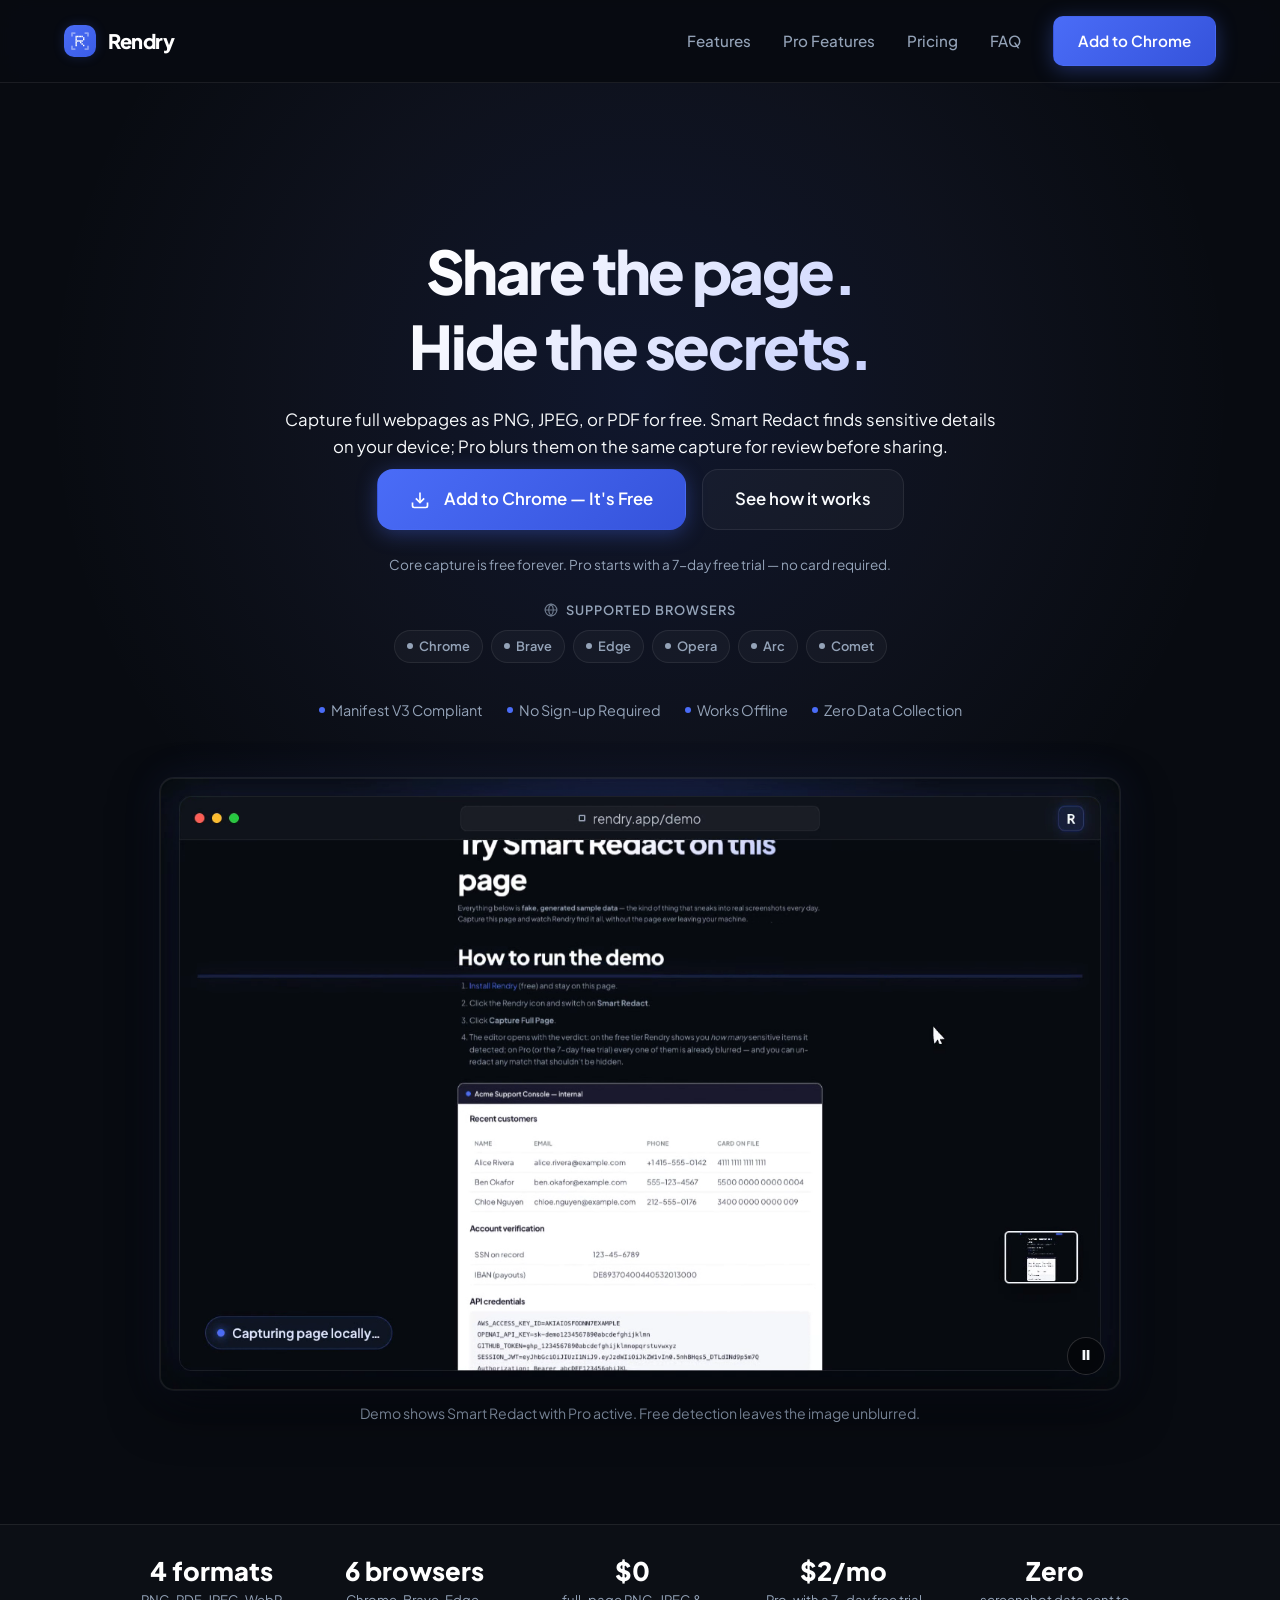
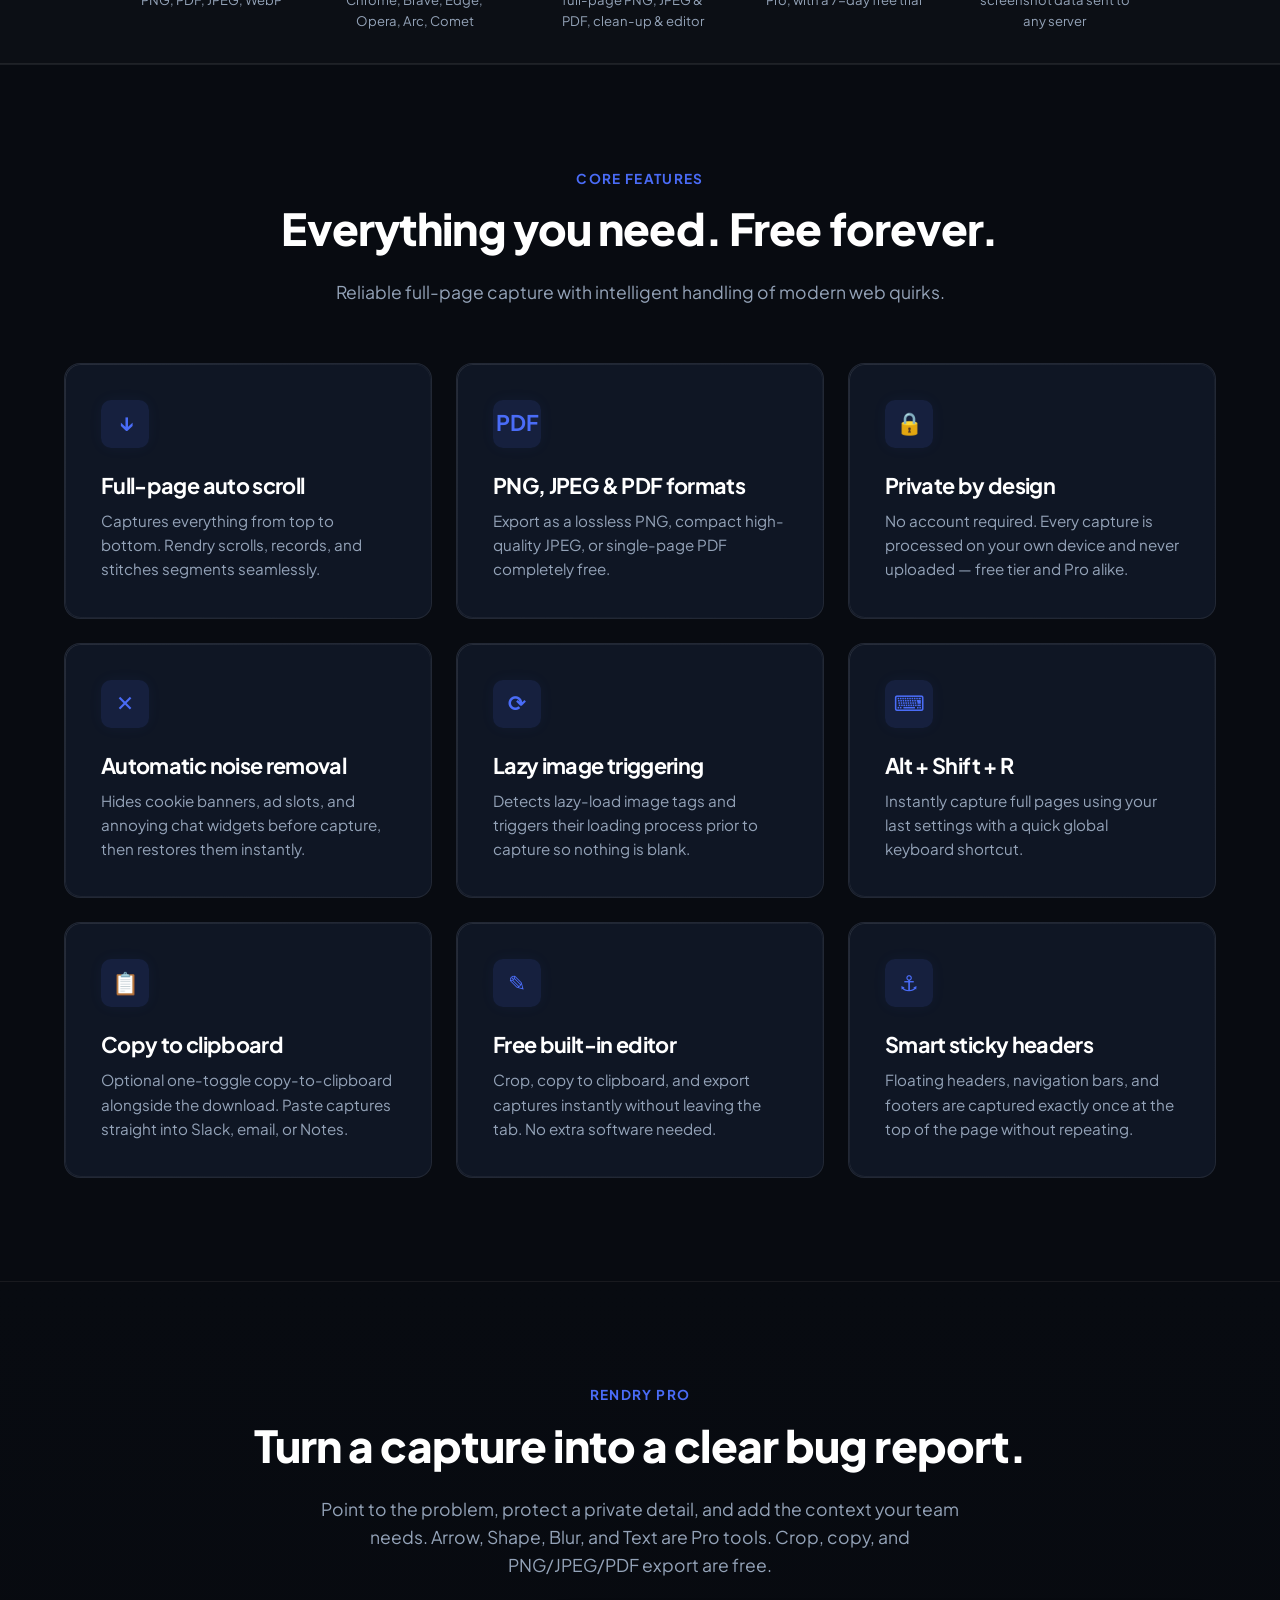
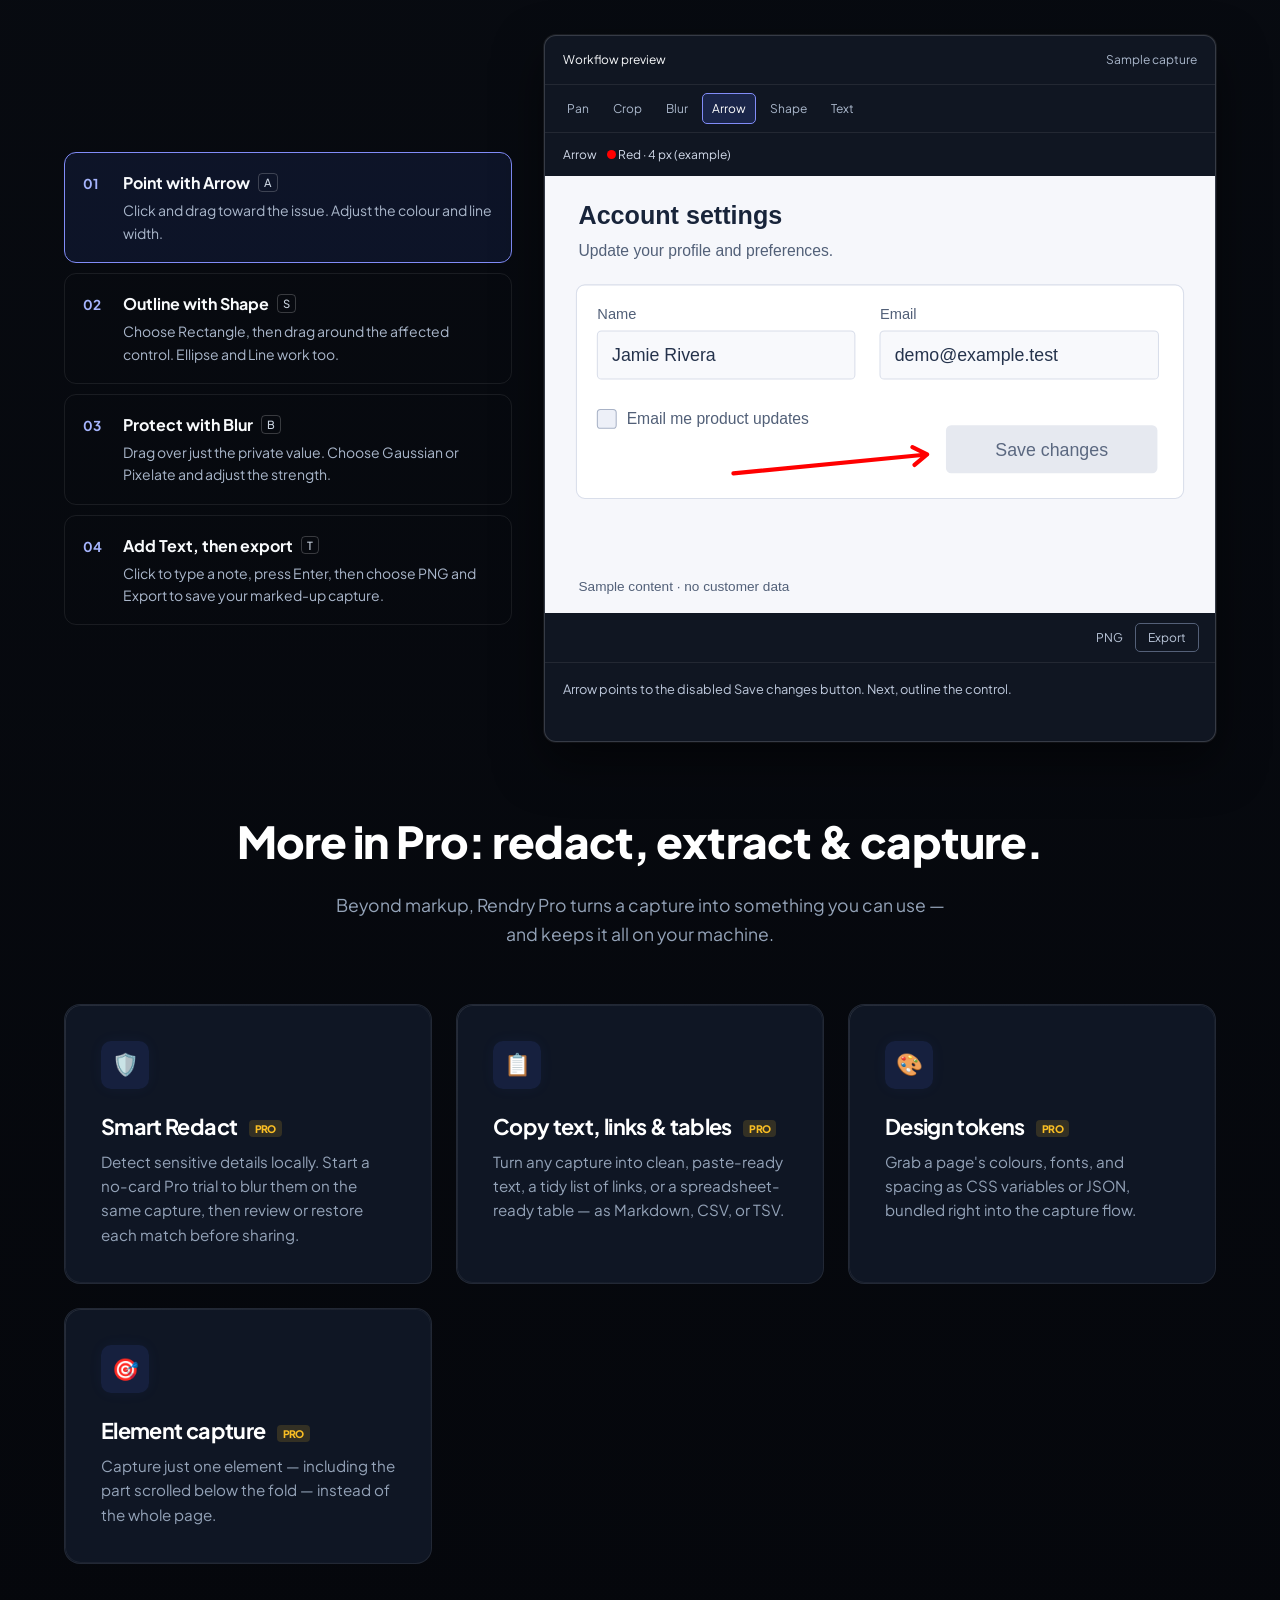
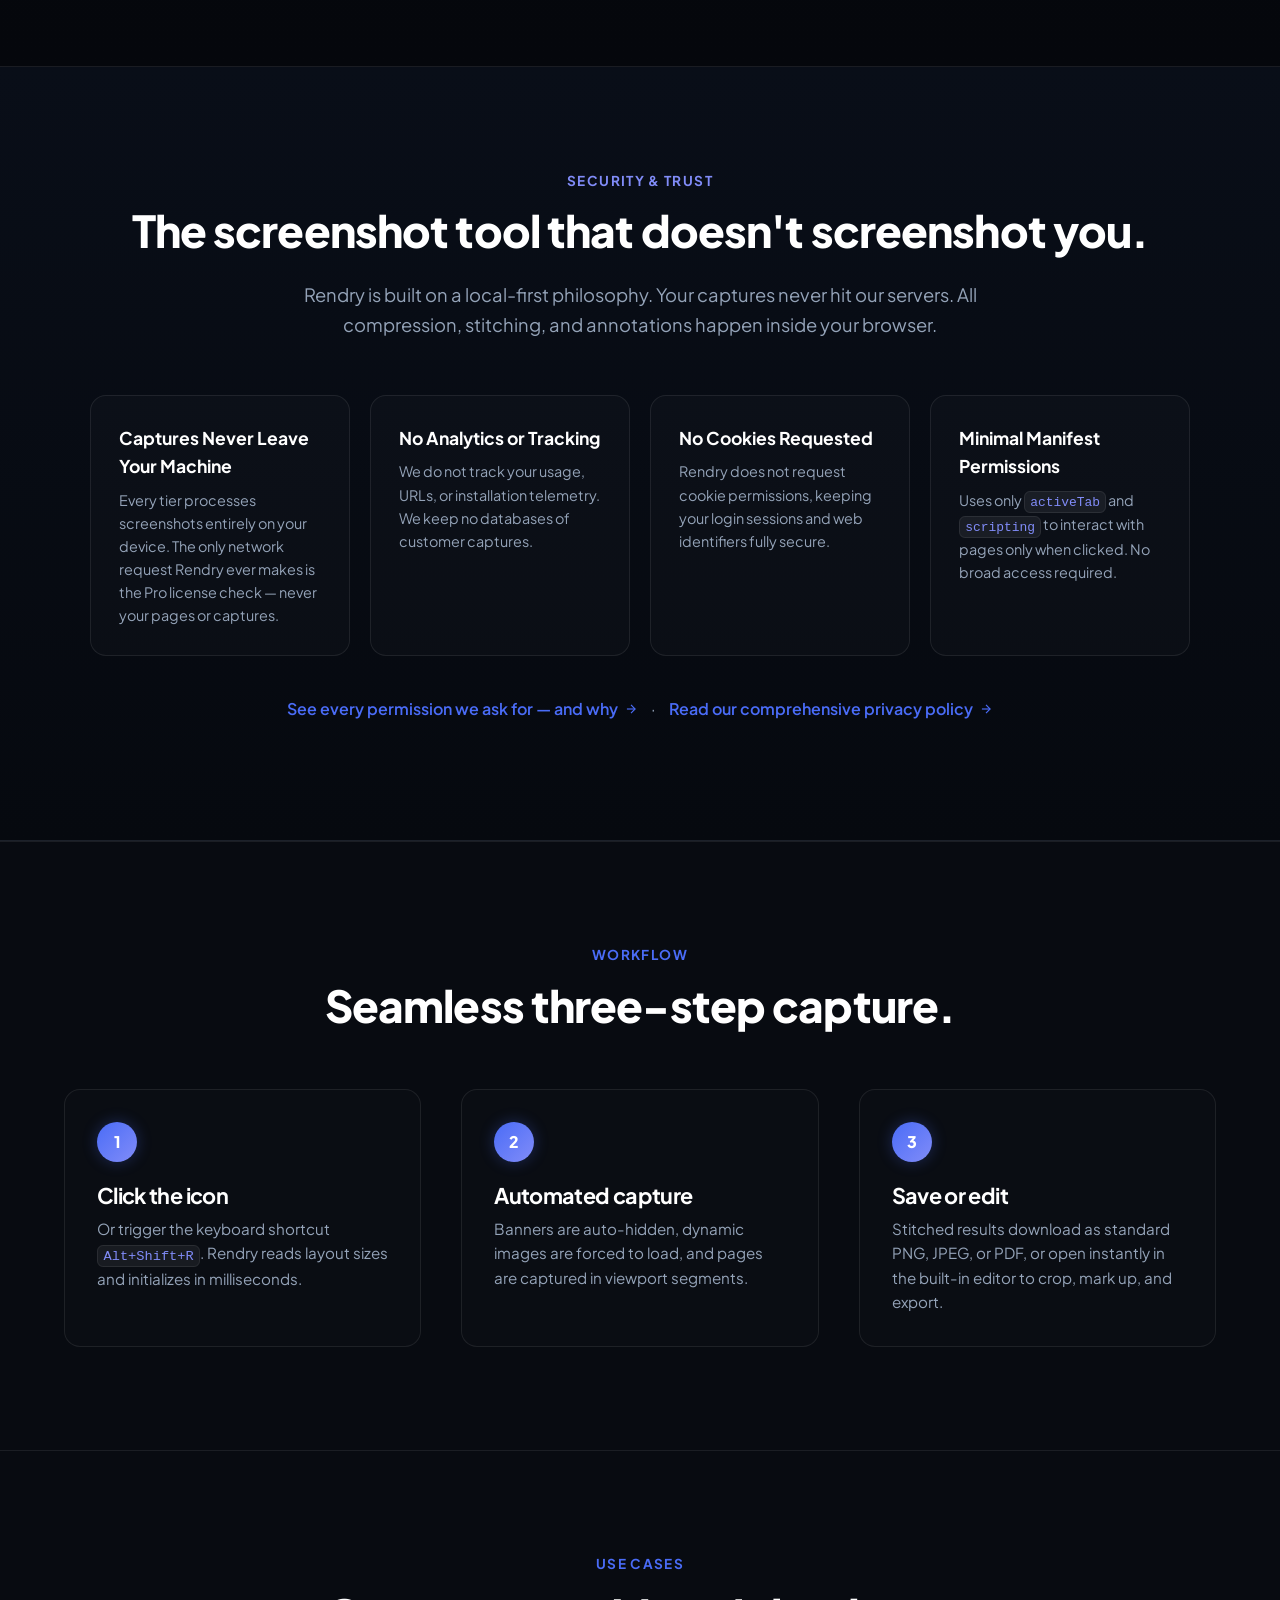
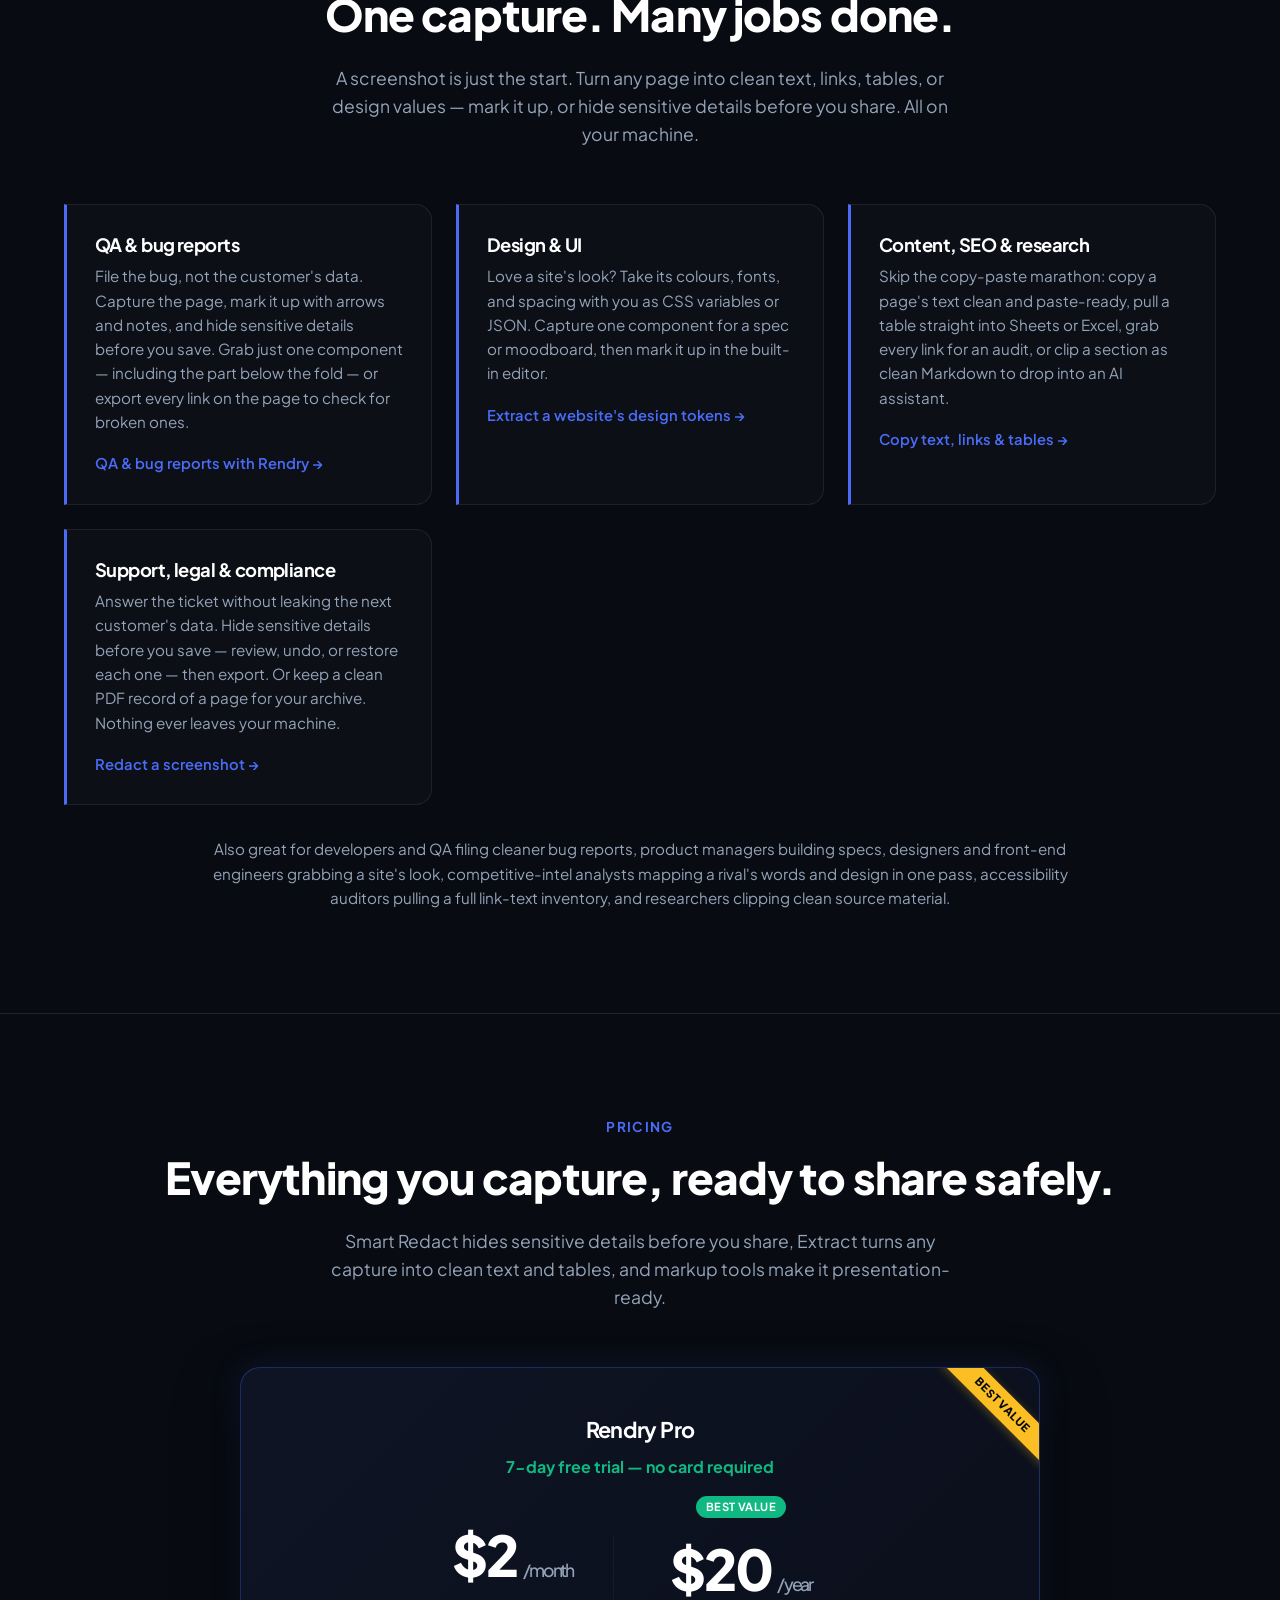
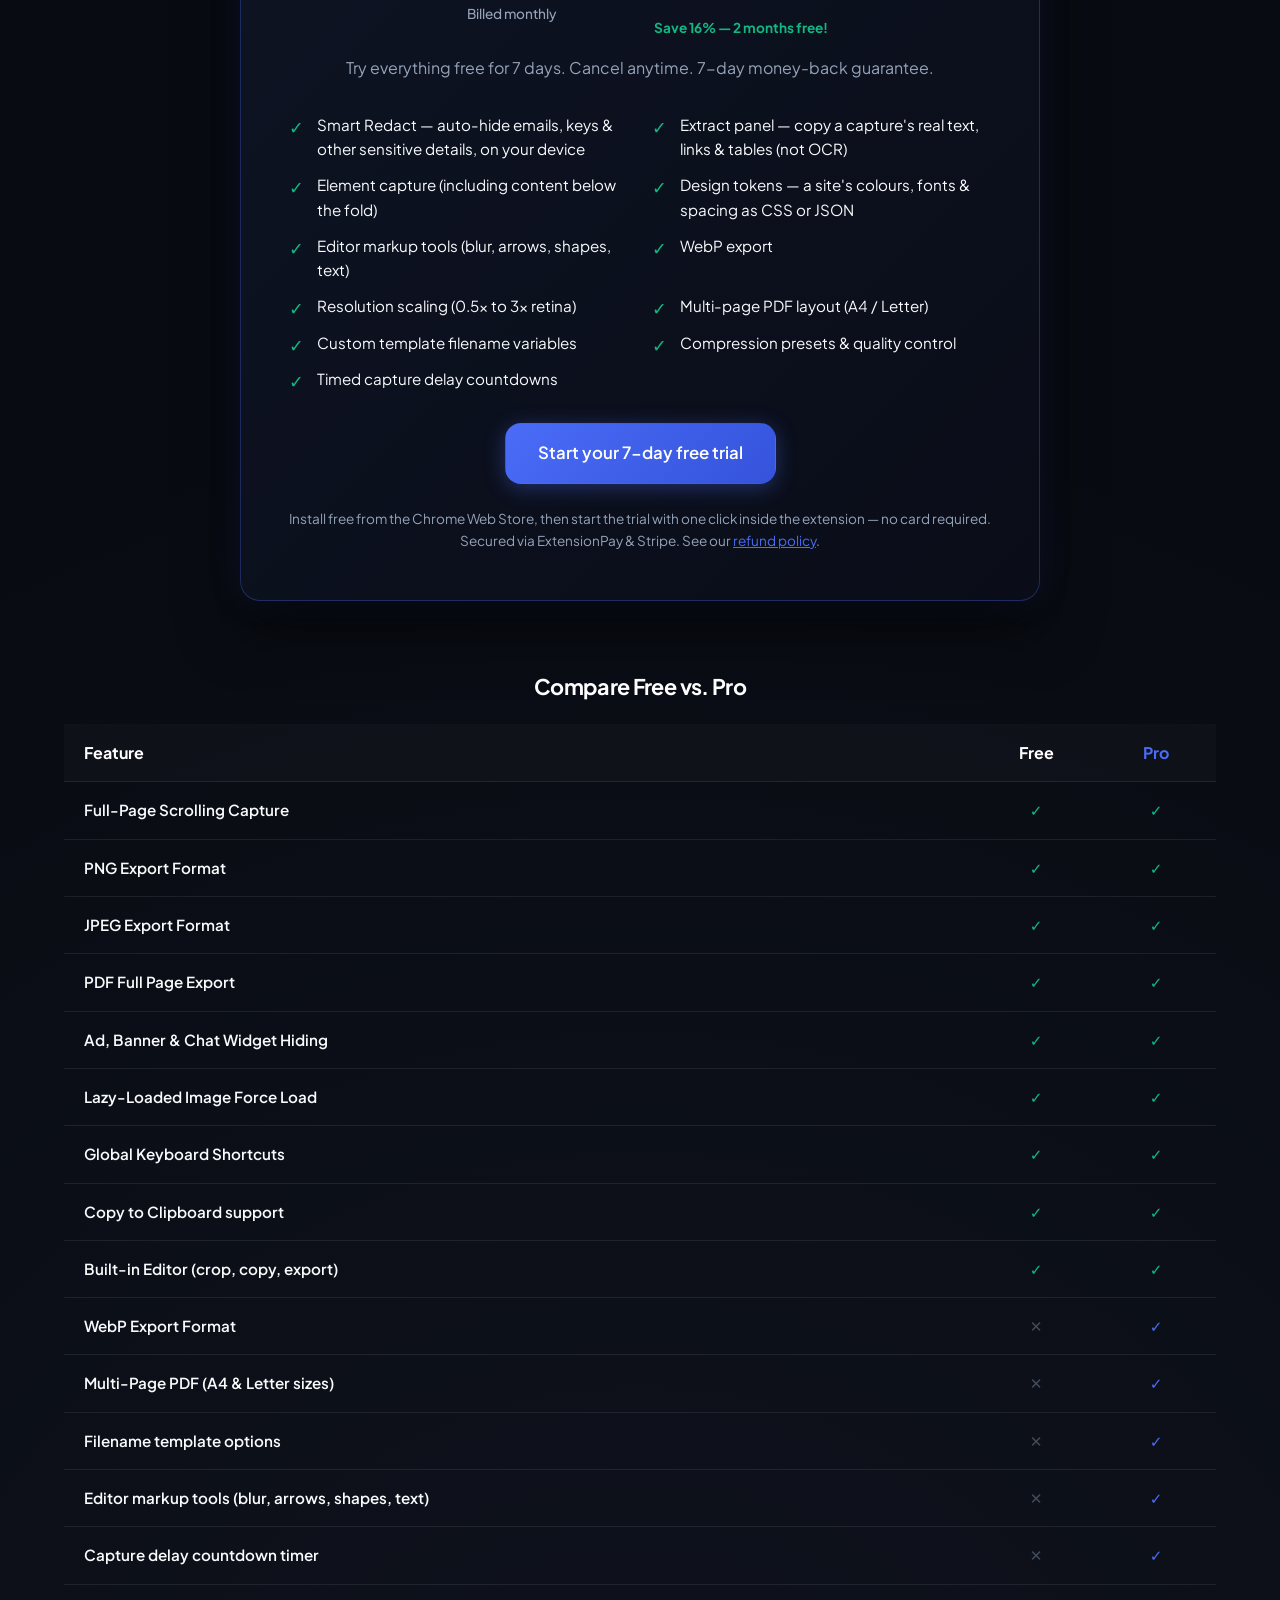
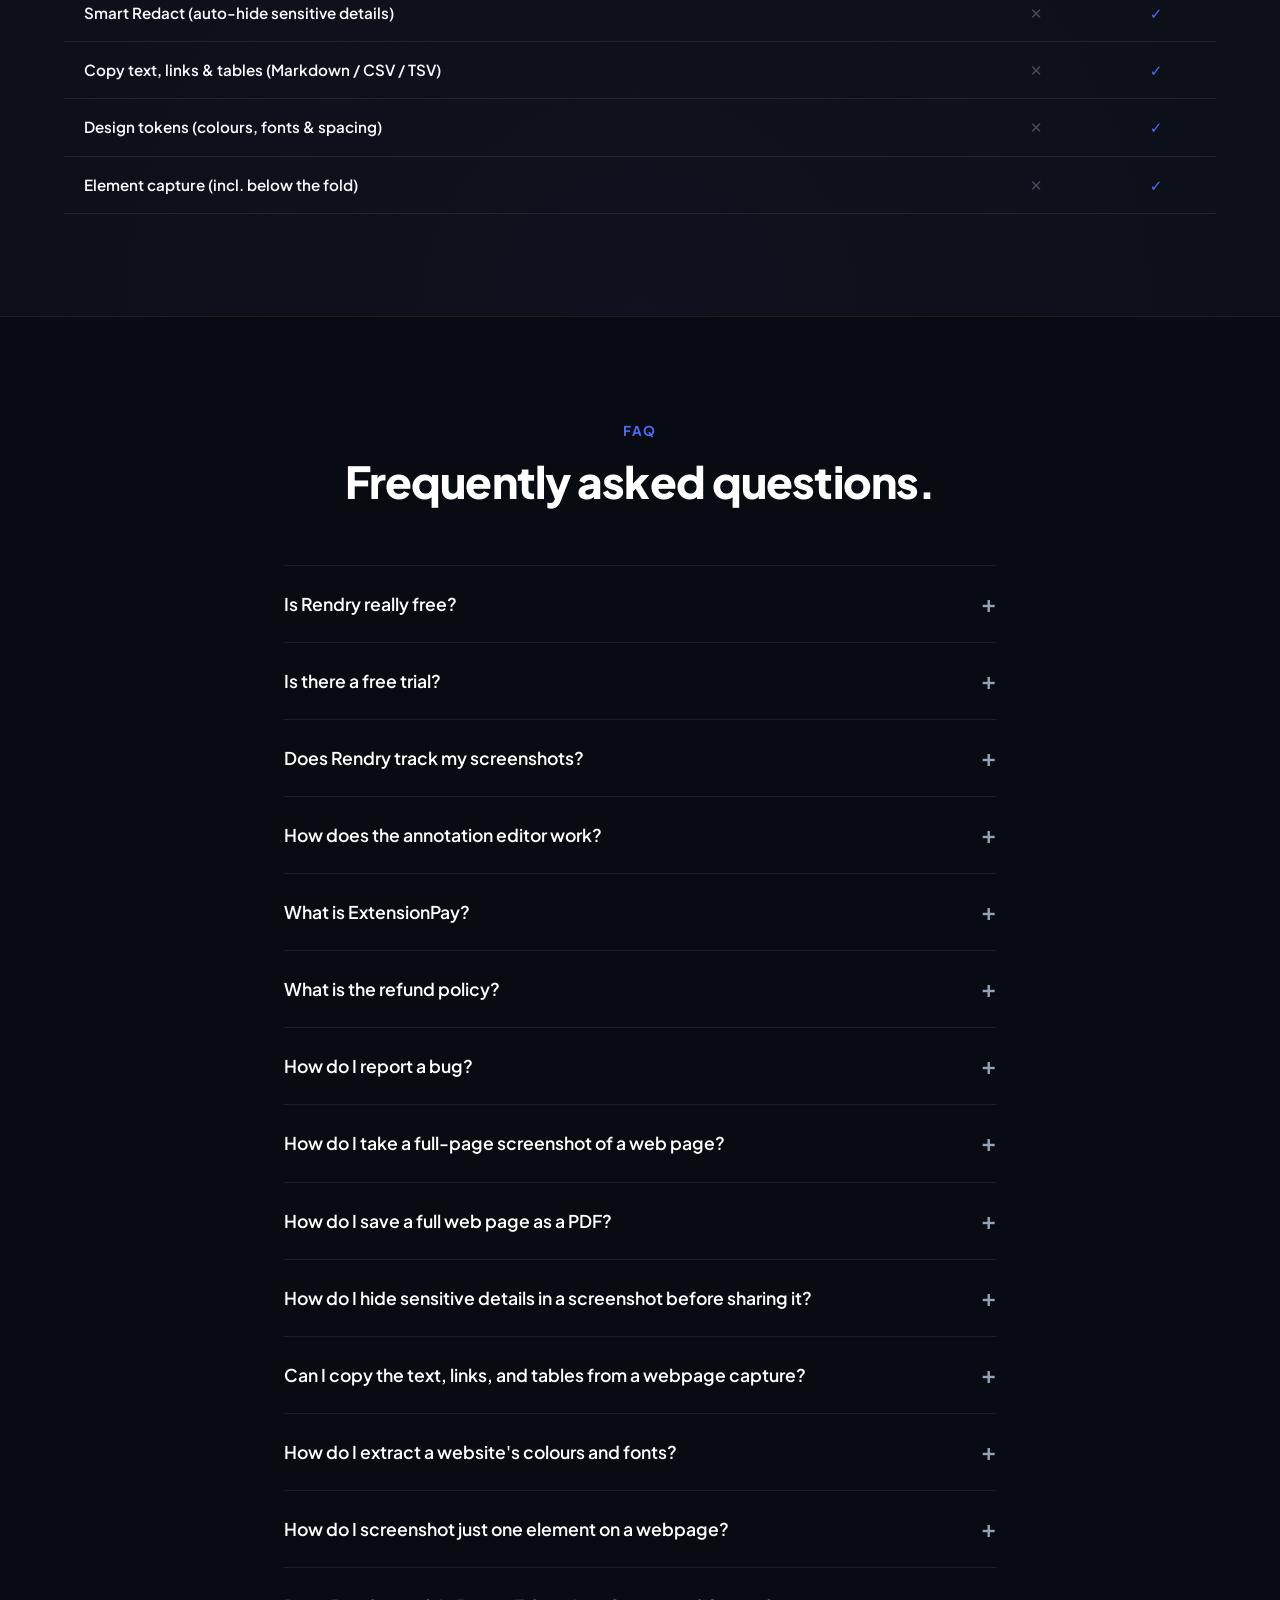
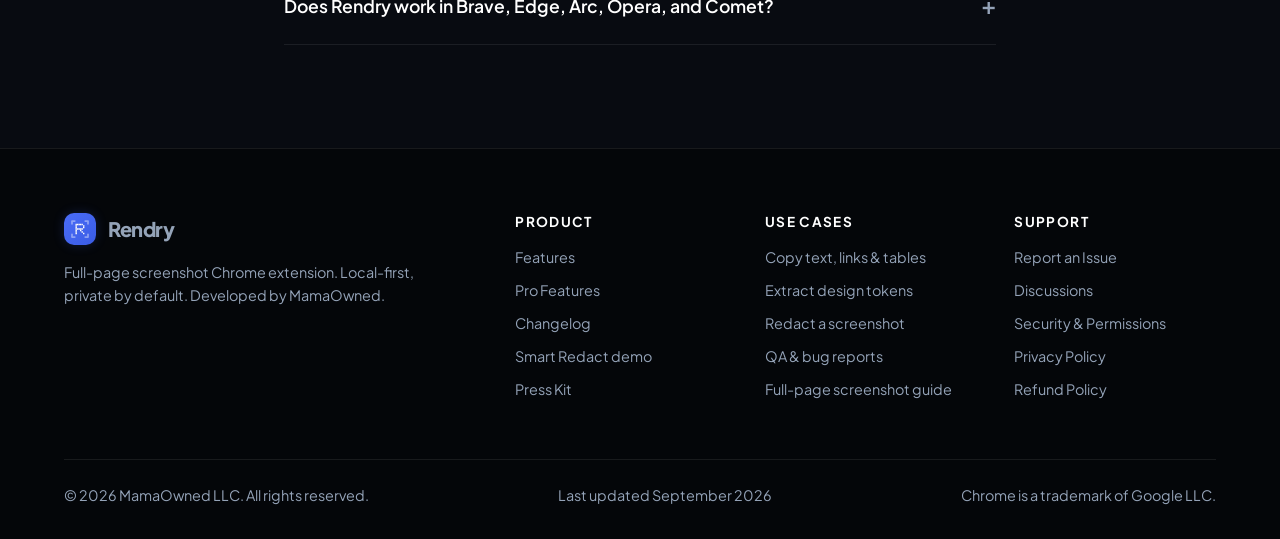
==== commit d30ad4d1: "fix: refresh stylesheet cache after site releases" ====
--- a/index.html
+++ b/index.html
@@ -19,7 +19,7 @@
 <link rel="icon" type="image/png" sizes="128x128" href="assets/icons/icon-128.png">
 <link rel="apple-touch-icon" href="assets/icons/icon-128.png">
 <link rel="canonical" href="https://rendry.app/">
-<link rel="stylesheet" href="styles.css">
+<link rel="stylesheet" href="styles.css?v=20261001">
 
 <script type="application/ld+json">
 {
